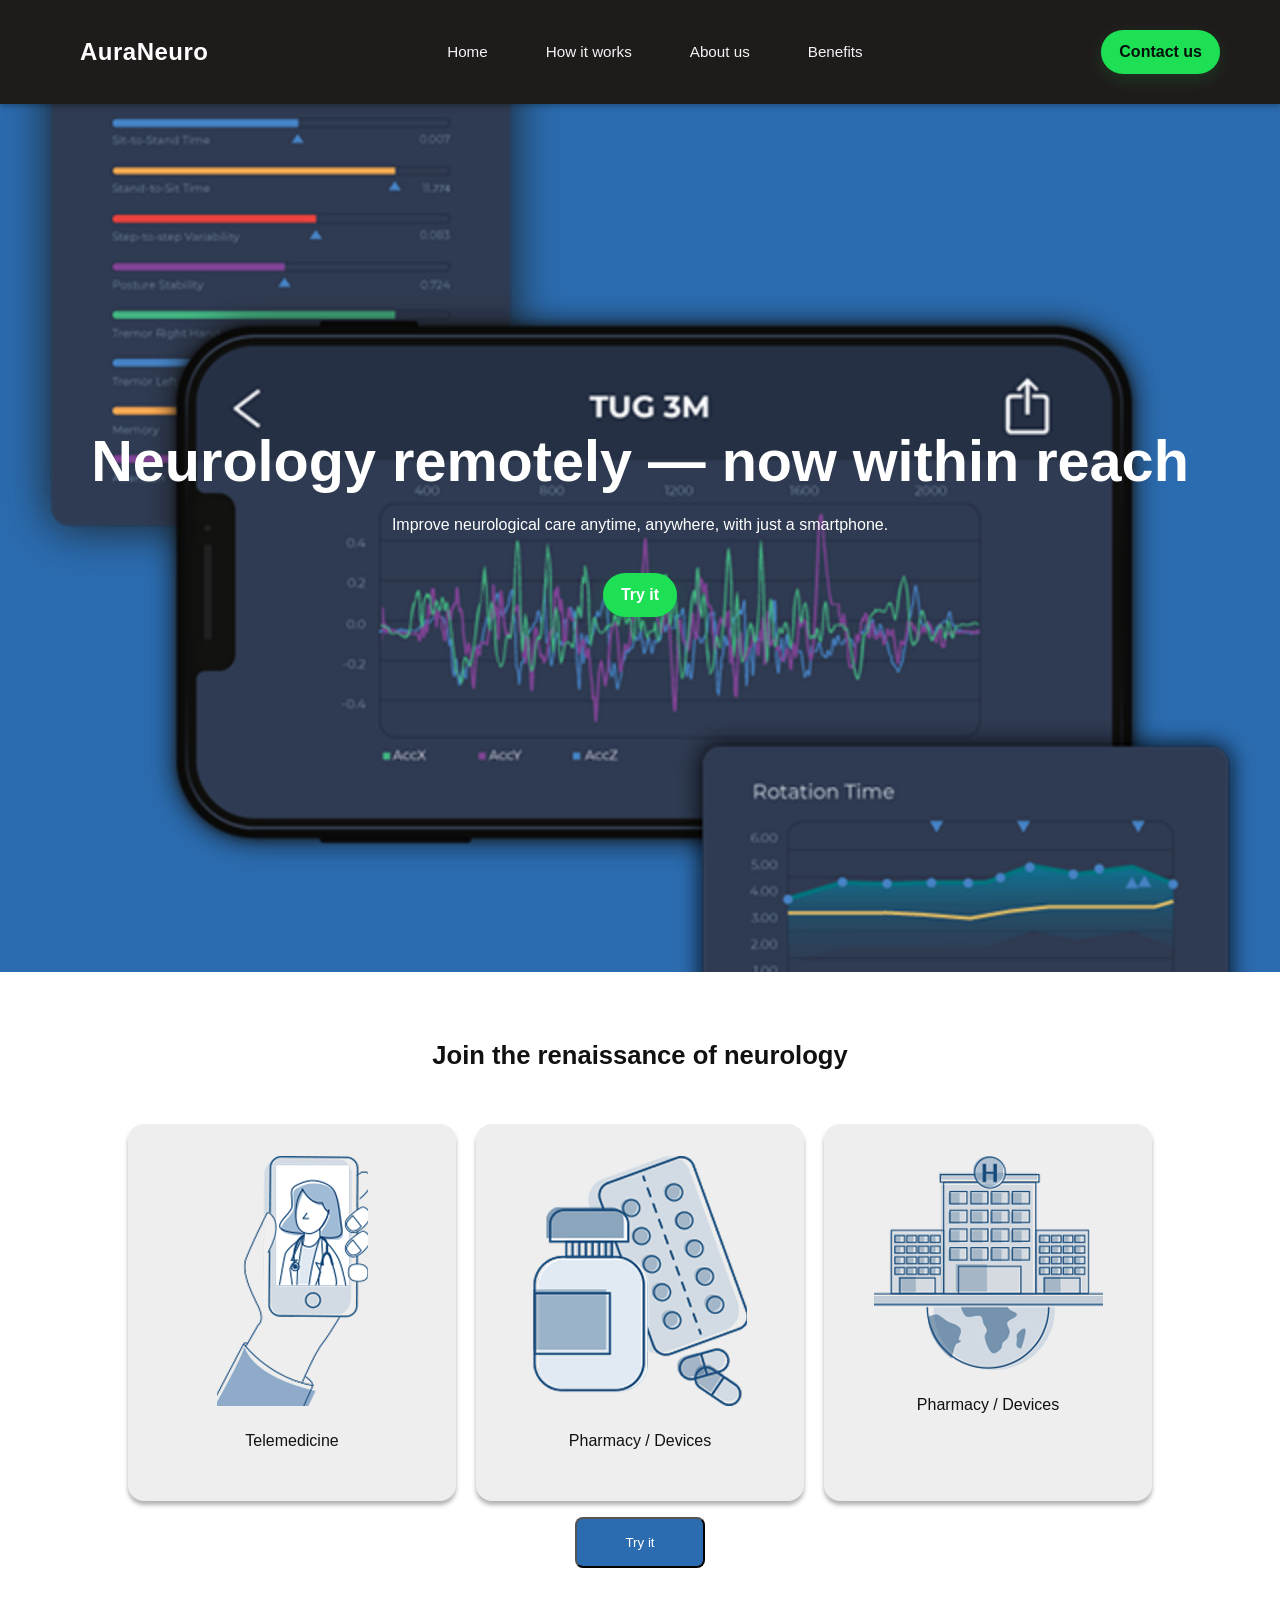
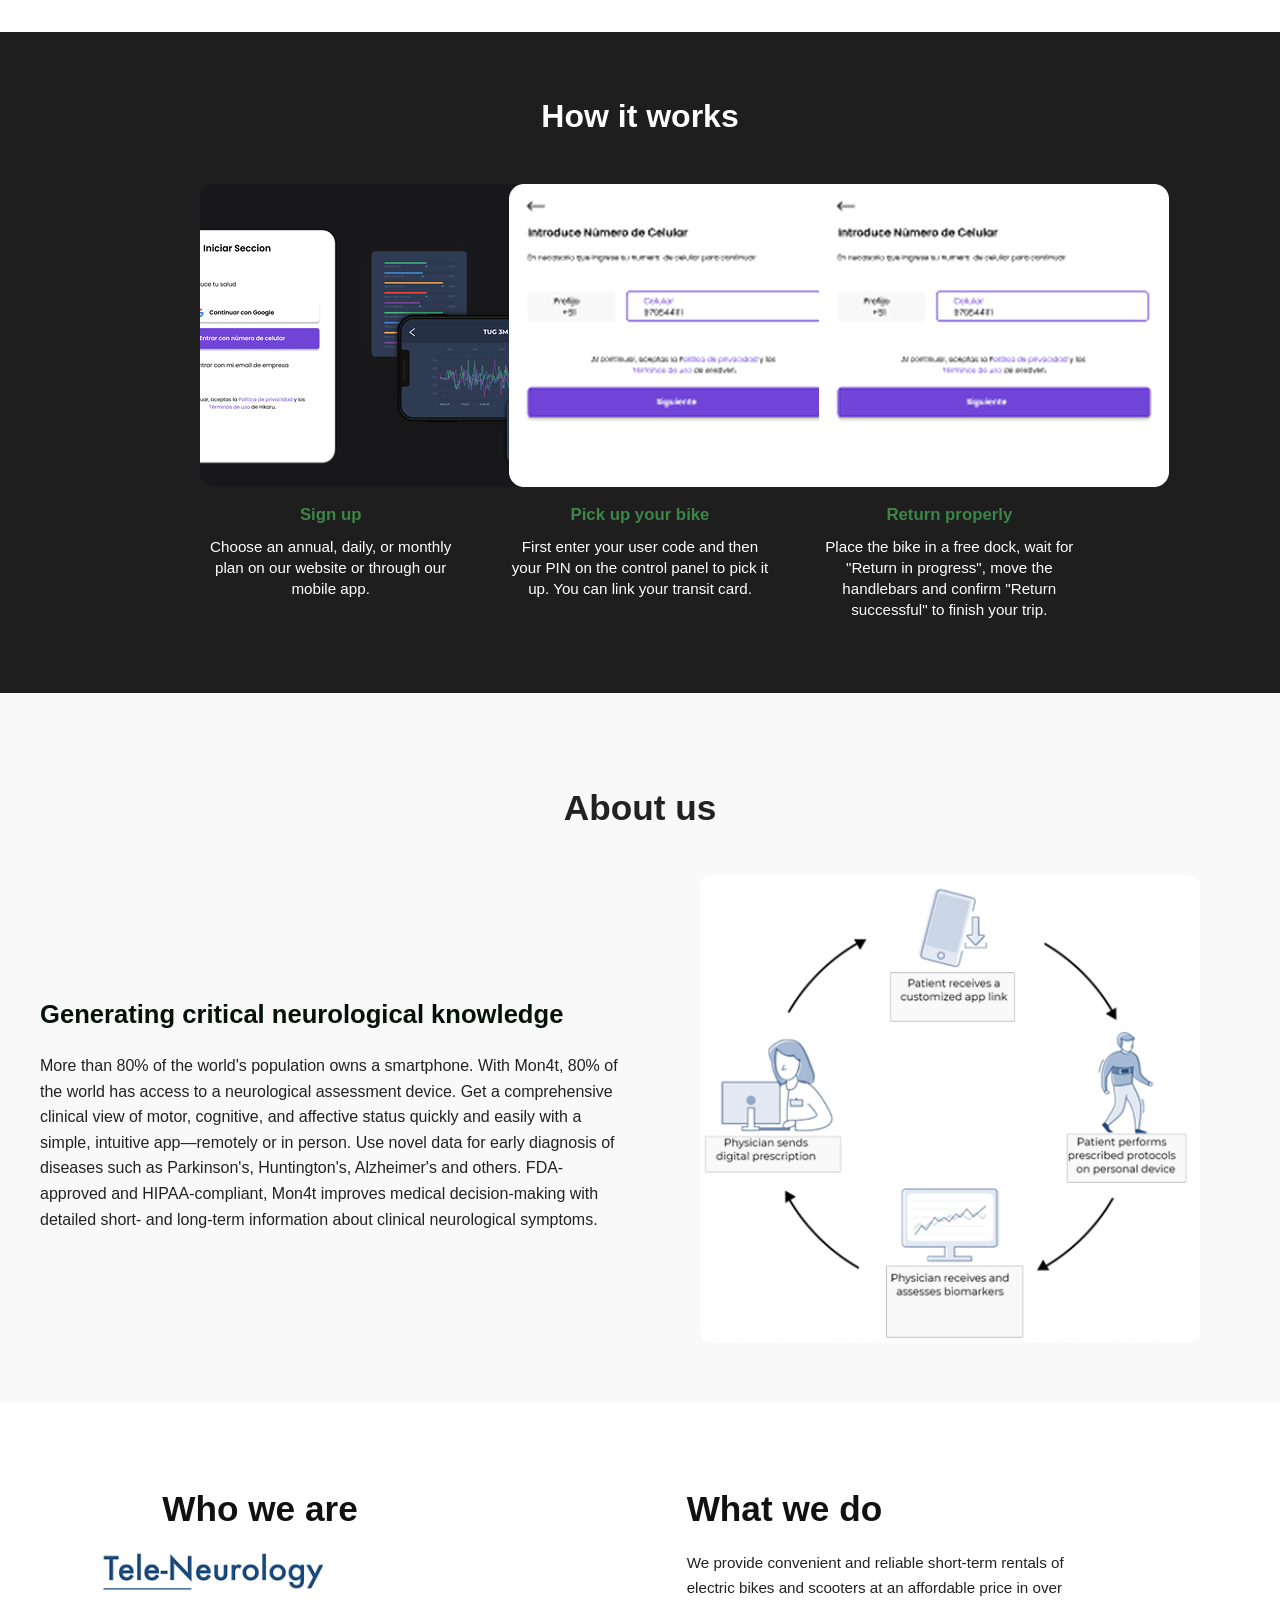
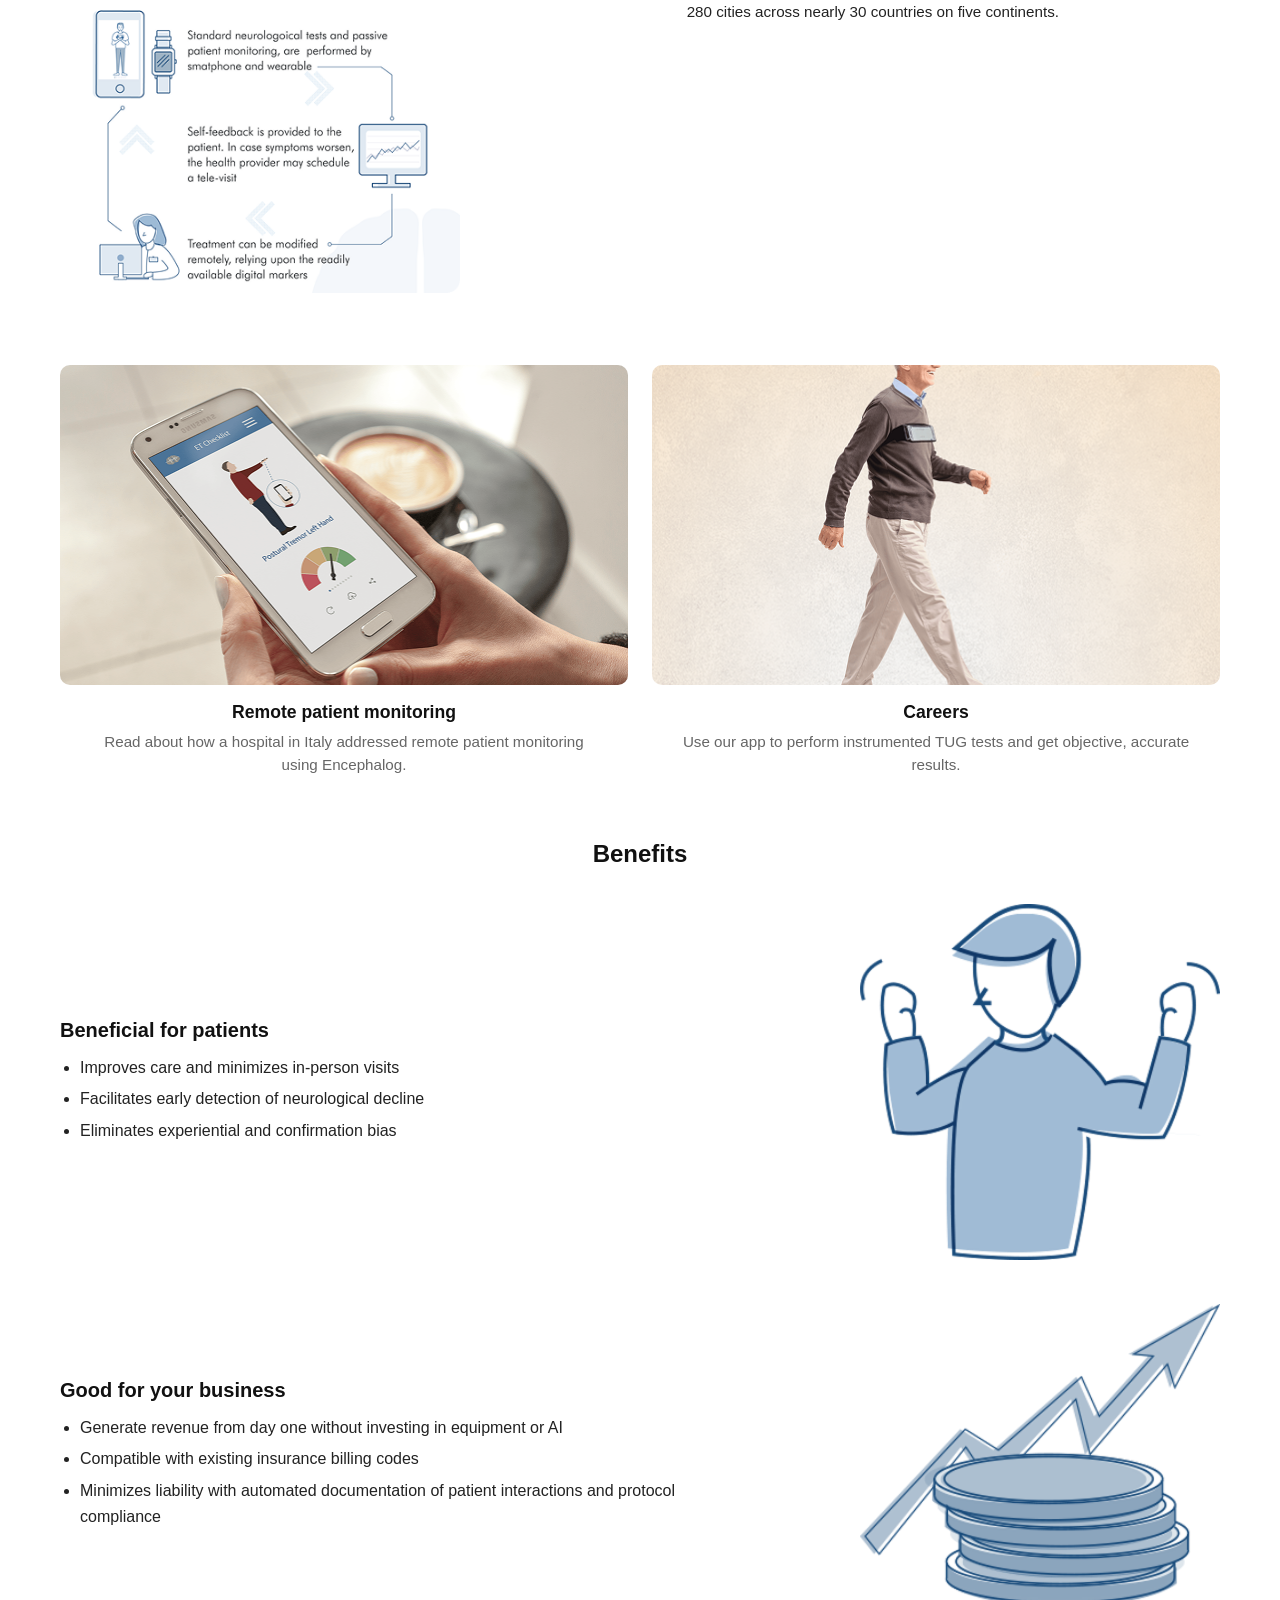
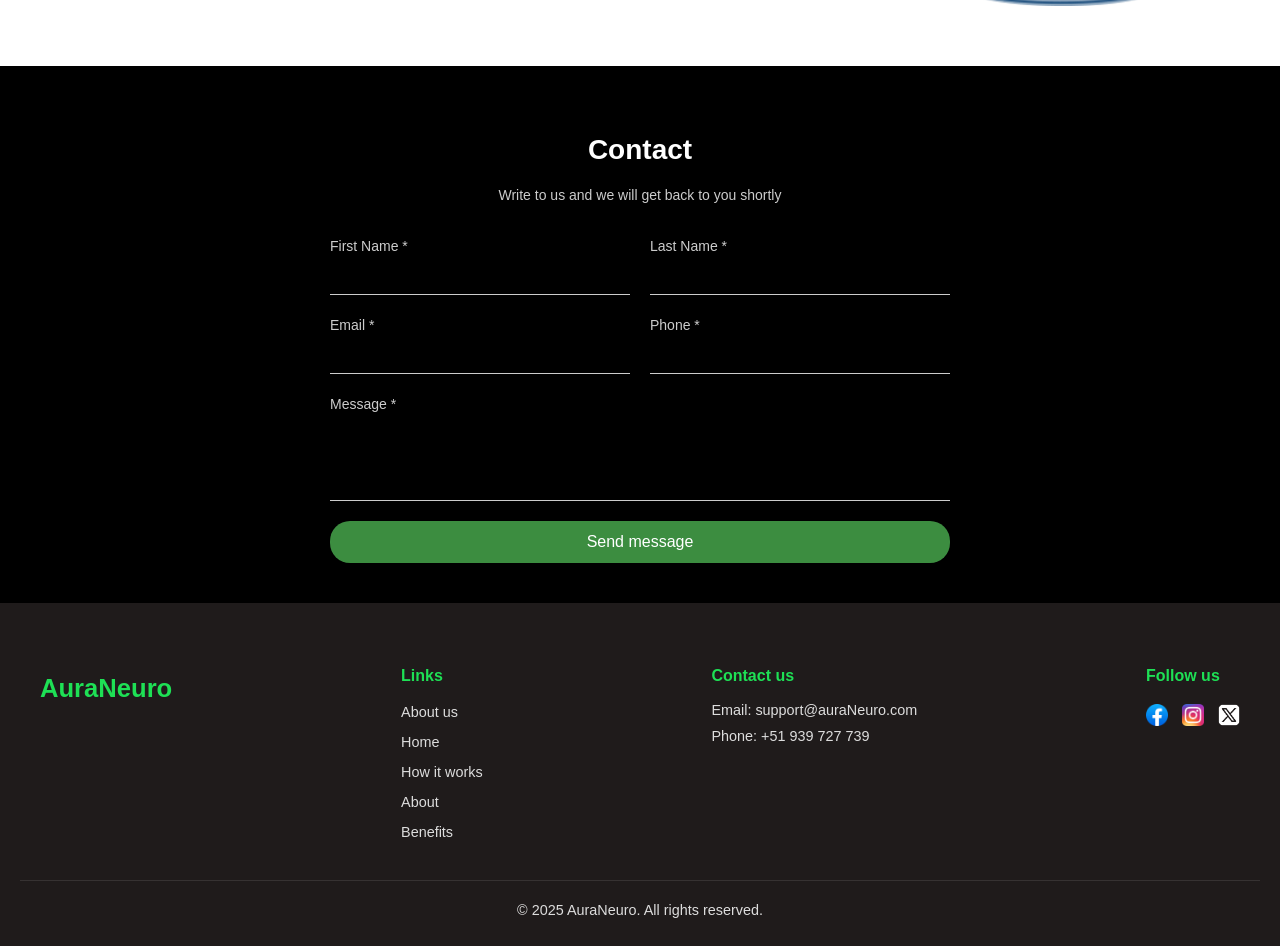
==== index.html @ 5ee443d2 "fix(language): changle to english from spanish" ====
<!doctype html>
<html lang="en">
<head>
  <meta charset="utf-8">
  <meta name="viewport" content="width=device-width, initial-scale=1">
  <title>AuraNeuro</title>
  <meta name="description" content="Landing page template created by ChatGPT.">
  <!-- Google Font -->
  <link rel="preconnect" href="https://fonts.gstatic.com">
  <link href="https://fonts.googleapis.com/css2?family=Inter:wght@300;400;600;700;900&display=swap" rel="stylesheet">
  <link rel="stylesheet" href="./Styles.css"></link>
</head>
<body>
  <!-- navbar -->
    <header class="navbar">
      <div class="navbar-container">
        <div class="brand">
          <a href="#">AuraNeuro</a>
        </div>

          <!-- hamburger -->
        <button class="menu-toggle" aria-label="Open menu">
          &#9776;
        </button>

        <nav class="nav-links" aria-label="main-navigation">
          <ul>
            <li><a href="#Home">Home</a></li>
            <li><a href="#HowItWorks">How it works</a></li>
            <li><a href="#AboutUs">About us</a></li>
            <li><a href="#Benefits">Benefits</a></li>
            <!--<li><a href="#Contact">Contact</a></li>-->
          </ul>
        </nav>

        <a class="download-btn" href="#Contact">Contact us</a>
      </div>
    </header>

    <main>
      <!-- HERO -->
  <section class="hero" id="Home">
    <img src="./imgs/Grafics.png" class="hero-video"/>

    <!-- Content over the hero image -->
    <div class="hero-content">
      <h1>Neurology remotely — now within reach</h1>
      <p>Improve neurological care anytime, anywhere, with just a smartphone.</p>
      <div class="hero-buttons">
        <a href="#" class="btn btn-primary">Try it</a>
        <!--<a href="#" class="btn btn-outline">Contact us</a>-->
      </div>
    </div>
  </section>

      <!-- cards Section -->
      <section class="vehicles-section" id="vehicles">
        <h2 class="title">Join the renaissance of neurology</h2>
        <div class="container-vehicles">
          <div>
            <img src="./imgs/Rectangle 4 (1).png"/>
            <p>Telemedicine</p>
          </div>
          <div>
            <img src="./imgs/Rectangle 5 (1).png"/>
            <p>Pharmacy / Devices</p>
          </div>
          <div>
            <img src="./imgs/Rectangle 6 (1).png"/>
            <p>Pharmacy / Devices</p>
          </div>
        </div>

        <button>Try it</button>
      </section>

      <!-- How it works section -->
       <section class="steps" id="HowItWorks">
        <div class="steps-container">
          <h2>How it works</h2>
          <div class="steps-grid">
            <article class="step">
              <img src="imgs/Rectangle 17.png" alt="Sign up">
              <h3>Sign up</h3>
              <p>Choose an annual, daily, or monthly plan on our website or through our mobile app.</p>
            </article>

            <article class="step">
              <img src="imgs/Rectangle 18.png" alt="Enter number">
              <h3>Pick up your bike</h3>
              <p>First enter your user code and then your PIN on the control panel to pick it up. You can link your transit card.</p>
            </article>

            <article class="step">
              <img src="imgs/Rectangle 18.png" alt="verify otp">
              <h3>Return properly</h3>
              <p>Place the bike in a free dock, wait for "Return in progress", move the handlebars and confirm "Return successful" to finish your trip.</p>
            </article>
          </div>
        </div>
       </section>

       <!-- About Section-->
        <section class="about-section" id="AboutUs">
  <h2>About us</h2>
  <div class="container-about">
    <div class="about-text">
      <h3>Generating critical neurological knowledge</h3>
      <p>
        More than 80% of the world's population owns a smartphone.
        With Mon4t, 80% of the world has access to a neurological assessment device.
        Get a comprehensive clinical view of motor, cognitive, and affective status quickly and easily with a simple, intuitive app—remotely or in person.
        Use novel data for early diagnosis of diseases such as Parkinson's, Huntington's, Alzheimer's and others.
        FDA-approved and HIPAA-compliant, Mon4t improves medical decision-making with detailed short- and long-term information about clinical neurological symptoms.
      </p>
    </div>
    <div class="about-image">
      <img src="./imgs/image 10 (2).png" alt="Image about Mon4t">
    </div>
  </div>
</section>

        <!-- Who we are section -->
     <section class="about" id="about">
  <div class="about-left">
    <h2>Who we are</h2>
    <div class="who-we-are">
      <img src="imgs/image 4.png" alt="TeleNeuro">
      <p>
        Lima is the world's largest electric shared mobility company.
        Our mission is to build a future where transport is shared, affordable, and carbon-free.
      </p>
    </div>
  </div>
  <div class="about-right">
    <h2>What we do</h2>
    <p>
      We provide convenient and reliable short-term rentals of electric bikes and scooters at an affordable price in over 280 cities across nearly 30 countries on five continents.
    </p>
  </div>
  <div class="contain-about-div">
    <div>
            <img src="./imgs/image 5.png" alt="Remote patient monitoring">
            <h3>Remote patient monitoring</h3>
            <p>Read about how a hospital in Italy addressed remote patient monitoring using Encephalog.</p>
          </div>
          <div>
            <img src="./imgs/image 6.png" alt="Careers"/>
            <h3>Careers</h3>
            <p>Use our app to perform instrumented TUG tests and get objective, accurate results.</p>
          </div>
  </div>
</section>

      <!-- Benefits Section-->
        <section class="benefits" id="Benefits">
  <h2>Benefits</h2>

  <div class="benefit-row">
    <div class="benefit-text">
      <h3>Beneficial for patients</h3>
      <ul>
        <li>Improves care and minimizes in-person visits</li>
        <li>Facilitates early detection of neurological decline</li>
        <li>Eliminates experiential and confirmation bias</li>
      </ul>
    </div>
    <img class="benefit-img" src="./imgs/image 16.png" alt="Patients illustration">
  </div>

  <div class="benefit-row">
    <div class="benefit-text">
      <h3>Good for your business</h3>
      <ul>
        <li>Generate revenue from day one without investing in equipment or AI</li>
        <li>Compatible with existing insurance billing codes</li>
        <li>Minimizes liability with automated documentation of patient interactions and protocol compliance</li>
      </ul>
    </div>
    <img class="benefit-img" src="imgs/image 17.png" alt="Business illustration">
  </div>
</section>
       <!-- Contacts Section-->
       <section class="contact-section" id="Contact">
    <h1 class="contact-title">Contact</h1>
    <p class="contact-subtitle">Write to us and we will get back to you shortly</p>

    <form class="contact-form">
      <div class="form-group">
        <div class="form-field">
          <label for="nombre">First Name *</label>
          <input type="text" id="nombre" name="nombre" required>
        </div>
        <div class="form-field">
          <label for="apellido">Last Name *</label>
          <input type="text" id="apellido" name="apellido" required>
        </div>
      </div>

      <div class="form-group">
        <div class="form-field">
          <label for="email">Email *</label>
          <input type="email" id="email" name="email" required>
        </div>
        <div class="form-field">
          <label for="telefono">Phone *</label>
          <input type="tel" id="telefono" name="telefono" required>
        </div>
      </div>

      <div class="form-message">
        <label for="mensaje">Message *</label>
        <textarea id="mensaje" name="mensaje" rows="4" required></textarea>
      </div>

      <button type="submit" class="btn-submit">Send message</button>
    </form>
  </section>
    </main>
    <footer class="footer">
      <div class="footer-container">
        <div class="footer-brand">
          <h3>AuraNeuro</h3>
        </div>

        <div class="footer-links">
          <h4>Links</h4>
          <ul>
            <li><a href="#">About us</a></li>
            <li><a href="#">Home</a></li>
            <li><a href="#">How it works</a></li>
            <li><a href="#">About</a></li>
            <li><a href="#">Benefits</a></li>
          </ul>
        </div>

        <div class="footer-contact">
          <h4>Contact us</h4>
          <p>Email: support@auraNeuro.com</p>
          <p>Phone: +51 939 727 739</p>
        </div>

        <div class="footer-social">
          <h4>Follow us</h4>
          <div class="social-icons">
            <a><img src="imgs/facebook.png" alt="Facebook"></a>
            <a><img src="imgs/instagram.png" alt="Instagram"></a>
            <a class="twitter-logo"><img src="imgs/twitter.png" alt="Twitter"></a>
          </div>
        </div>
      </div>

      <div class="footer-bottom">
        <p>&copy; 2025 AuraNeuro. All rights reserved.</p>
      </div>
    </footer>
</body>
</html>
---- Styles.css ----
* {
    box-sizing: border-box;
}

html {
    scroll-behavior: smooth;
}

body {
    margin: 0;
    font-family: 'Poppins',Arial, Helvetica, sans-serif;
    background: #fff;
    color: #111;
    line-height: 1.5;
    text-align: center;
    padding-top: 72px;
}

/*-----------------------------------*\
  #NAVBAR
\*-----------------------------------*/

.navbar {
    background: #1f1b1b;
    color: #fff;
    position: fixed;
    top: 0;
    left: 0;
    right: 0;
    z-index: 60;
    box-shadow: 0 2px 6px rgba(0, 0, 0, 0.3);
}

.menu-toggle {
    display: none;
    font-size: 2rem;
    color: #FFFF;
    background: none;
    border: none;
    cursor: pointer;
    margin-right: 1rem;
}

.navbar-container {
    max-width: 1200px;
    margin: 0 auto;
    display: flex;
    align-items: center;
    justify-content: space-between;
    padding: 30px 20px;
    gap: 20px; 
}

.brand a {
    padding-left: 20px;
    color: #fff;
    text-decoration: none;
    font-size: 1.5rem;
    font-weight: 700;
    letter-spacing: 0.5px;
}

.nav-links {
    display: flex;
    align-items: center;
    gap: 28px;
}

.nav-links ul {
    list-style: none;
    margin: 0;
    padding: 0;
    display: flex;
    align-items: center;
    gap: 28px;
}

.nav-links a{
    color: #fff;
    text-decoration: none;
    opacity: 0.95;
    margin: 0 15px;
    font-size: 0.95rem;
    transition: color 0.3s ease;
}

.nav-links a:hover {
  opacity: 1;
}

/*-----------------------------------*\
  #HERO SECTION
\*-----------------------------------*/

.download-btn,
.btn-primary {
  background: #1ee055;
  color: #04110a;
  padding: 10px 18px;
  border-radius: 24px;
  text-decoration: none;
  font-weight: 700;
  box-shadow: 0 6px 18px rgba(30,224,85,0.15);
  transition: all 0.3s ease;
}

.download-btn:hover,
.btn-primary:hover {
  background: #17b944;
}

.hero {
  position: relative;
  width: 100%;
  height: 100vh;
  overflow: hidden;
  background: #2B6CB0; /* Color de respaldo */
}

.hero h1 {
  margin: 0;
  font-size: 3.6rem;
  font-weight: 800;
  text-align: center;
  line-height: 1.2;
}

.hero-buttons {
  margin-top: 20px;
  display: flex;
  gap: 16px;
  align-items: center;
  justify-content: center;
  flex-wrap: wrap;
}

.btn {
  display: inline-block;
  padding: 10px 18px;
  border-radius: 24px;
  text-decoration: none;
  font-weight: 700;
  color: #fff;
  text-align: center;
}

.btn-outline {
  background: #fff;
  color: #04110a;
  padding: 10px 18px;
  border-radius: 24px;
  text-decoration: none;
  font-weight: 700;
  box-shadow: 0 6px 18px rgba(30,224,85,0.15);
  transition: all 0.3s ease;
}

.btn-outline:hover {
  background: #e5e5e5;
}

/* === Video Background === */
.hero-video {
  height: 100vh;
  position: absolute;
  top: 0;
  left: 0;
  width: 100%;
  height: 100%;
  object-fit: cover;
  z-index: 1;
}

.hero-content {
  position: relative;
  z-index: 2;
  display: flex;
  flex-direction: column;
  justify-content: center;
  align-items: center;
  height: 100%;
  padding: 0 20px;
  text-align: center;
  color: white;
}

/*-----------------------------------*\
  #RESPONSIVE DESIGN
\*-----------------------------------*/

/* Tablets */
@media (max-width: 992px) {
  .hero h1 {
    font-size: 2.8rem;
  }

  .btn,
  .btn-outline,
  .btn-primary {
    padding: 10px 16px;
    font-size: 14px;
  }
}

/* Celulares */
@media (max-width: 600px) {
  .hero {
    height: auto;
    padding: 80px 0;
    background: #2B6CB0; /* Color de respaldo en móvil */
    /* También puedes usar una imagen:
    background: url("fallback.jpg") no-repeat center center / cover;
    */
  }

  .hero-video {
    display: none; /* Oculta el video en móvil */
  }

  .hero h1 {
    font-size: 2rem;
  }

  .hero-buttons {
    flex-direction: column;
    gap: 10px;
  }

  .btn,
  .btn-outline,
  .btn-primary {
    width: 100%;
    max-width: 250px;
  }
}
/*-----------------------------------*\
  #Cards SECTION
\*-----------------------------------*/

.vehicles-section {
  width: 80%;
  margin: 4rem auto;

}
.vehicles-section button {
    background-color: #2B6CB0;
  padding: 1rem 3rem;
  margin-top: 1rem;
  border-radius: 0.5rem;
  cursor: pointer;
  color: white;

}
@media (min-width: 768px) {
  .container-vehicles {
    display: grid;
    grid-template-columns: repeat(auto-fit, minmax(250px, 1fr));
    gap: 20px;
    
  }

  .container-vehicles div {
    background-color: #EEEEEE;
    border-radius: 1rem;
    padding: 2rem 0;
    box-shadow: 0 4px 4px rgba(0, 0, 0, 0.3);
  }
}

/*-----------------------------------*\
  #STEPS
\*-----------------------------------*/

.steps {
  background-color: #1E1E1E;
}

.steps-container {
  max-width: 80%;
  margin: 0 auto;
  padding: 60px 60px;
  display: grid;
  grid-template-columns: 1fr;
  gap: 24px;
  color: #fff;
}

.steps h2 {
  text-align: center;
  color: #FFF;
  font-size: 2rem;
  margin: 0 auto 8px;
}

.steps-grid {
  display: grid;
  grid-template-columns: repeat(auto-fit, minmax(220px, 1fr));
  gap: 24px;
  align-items: start;
  width: 100%;
}

.step {
  text-align: center;
  padding: 12px;
}

.step h3 {
  color: #3C8647;
  margin: 8px 0;
  font-size: 1.05rem;
}

.step p {
  color: #fff;
  font-size: 0.95rem;
  line-height: 1.4;
  margin: 0;
}

/*-----------------------------------*\
  #About
\*-----------------------------------*/

.container-About {
    display: flex;
    margin: auto;
    width: 80%;
}
.contain-generar-conocimientos {
    display: flex;
    flex-direction: column;
    margin: auto;
    width: 50%;
}
/*-----------------------------------*\
  #LOCATIONS
\*-----------------------------------*/

.locations {
  padding: 40px 20px;
}

.subtitle {
    color: green;
    font-weight: bold;
    font-size: 1.8rem; 
    margin-bottom: auto;
}

.title {
    font-size: 1.6rem;
    margin-bottom: 50px;
}

.cards {
    display: flex;
    justify-content: center;
    gap: 20px;
    flex-wrap: wrap;
}

.card img {
    width: 250px;
    height: 150px;
    object-fit: cover;
    border-radius: 15px;
    display: block;
    margin: auto;
}

.card p {
    margin: 5px 0;
    font-size: 0.95rem;
}

.about {
    display: flex;
    justify-content: center;
    align-items: flex-start;
    gap: 60px;
    padding: 40px 20px;
    text-align: center;
    flex-wrap: wrap;
}

.about-left, .about-right {
    max-width: 400px;
}

.about-right p {
    font-size: 0.95rem;
    line-height: 1.4;
}
/*-----------------------------------*\
  #QUIENES SOMOS
\*-----------------------------------*/
/* ===== SECCIÓN ABOUT ===== */
.about-section {
  padding: 60px 20px;
  background: #f9f9f9;
  color: #222;
  text-align: center;
}

.about-section h2 {
  font-size: 2.2rem;
  margin-bottom: 40px;
}

.container-about {
  display: grid;
  grid-template-columns: 1fr 1fr;
  gap: 40px;
  align-items: center;
  max-width: 1200px;
  margin: 0 auto;
  text-align: left;
}

.about-text h3 {
  font-size: 1.6rem;
  margin-bottom: 20px;
  color: #04110a;
}

.about-text p {
  line-height: 1.6;
  font-size: 1rem;
}

.about-image img {
  width: 100%;
  max-width: 500px;
  border-radius: 12px;
  display: block;
  margin: 0 auto;
}

/* ===== RESPONSIVE ===== */
@media (max-width: 992px) {
  .container-about {
    grid-template-columns: 1fr; /* Texto e imagen en columna */
    text-align: center;
  }

  .about-text {
    text-align: center;
  }

  .about-image img {
    max-width: 100%;
  }
}

@media (max-width: 600px) {
  .about-section {
    padding: 40px 15px;
  }

  .about-section h2 {
    font-size: 1.8rem;
  }

  .about-text h3 {
    font-size: 1.4rem;
  }

  .about-text p {
    font-size: 0.95rem;
  }
} 
.who-we-are {
    display: flow-root;
    align-items: center;
    gap: 30px;
    margin-top: 10px;
}

.who-we-are img {
    width: 250px;
    height: auto;
    border-radius: 15px;
    object-fit: cover;
}

.who-we-are p {
    font-size: 0.95rem;
    line-height: 1.5;
    max-width: none;
    text-align: center;
}

.about-left {
    display: flow;
    flex-direction: column;
    align-items: center;
    text-align: center;
}

/* === Sección Contacto === */
.contact-section {
    background-color: black;
  color: white;
  margin: 0 auto;
  margin-top: 2rem;
  padding: 40px 20px;
  text-align: center;
}

.contact-title {
  font-size: 28px;
  font-weight: bold;
  margin-bottom: 5px;
}

.contact-subtitle {
  font-size: 14px;
  color: #cccccc;
  margin-bottom: 30px;
}

/* === Formulario === */
.contact-form {
  display: flex;
  flex-direction: column;
  max-width: 50%;
  margin: auto;
  gap: 20px;
}

/* Grupos de 2 campos lado a lado */
.form-group {
  display: flex;
  gap: 20px;
}

.form-field {
  flex: 1;
  display: flex;
  flex-direction: column;
  text-align: left;
}

.form-field label {
  margin-bottom: 5px;
  font-size: 14px;
  color: #cccccc;
}

.form-field input {
  background: transparent;
  border: none;
  border-bottom: 1px solid #cccccc;
  padding: 8px;
  color: #ffffff;
  font-size: 14px;
}

/* Área de mensaje */
.form-message {
  display: flex;
  flex-direction: column;
  text-align: left;
}

.form-message label {
  margin-bottom: 5px;
  font-size: 14px;
  color: #cccccc;
}

.form-message textarea {
  background: transparent;
  border: none;
  border-bottom: 1px solid #cccccc;
  padding: 8px;
  color: #ffffff;
  font-size: 14px;
  resize: none;
}

/* === Botón === */
.btn-submit {
  background-color: #3c8d40;
  color: white;
  border: none;
  padding: 12px;
  border-radius: 20px;
  font-size: 16px;
  cursor: pointer;
}

.btn-submit:hover {
  background-color: #2d6c30;
}

/*-----------------------------------*\
  #FOOTER
\*-----------------------------------*/

.footer {
  background: #1f1b1b;
  color: #fff;
  padding: 40px 20px 20px;
}

.footer-container {
  max-width: 1200px;
  margin: 0 auto;
  display: flex;
  flex-wrap: wrap;
  justify-content: space-between;
  gap: 40px;
  text-align: left;
}

.footer h3 {
  color: #1ee055;
  font-size: 1.6rem;
  margin-bottom: 10px;
}

.footer h4 {
  color: #1ee055;
  margin-bottom: 12px;
  font-size: 1rem;
}

.footer p, 
.footer a {
  font-size: 0.9rem;
  color: #ddd;
  text-decoration: none;
  margin: 4px 0;
}

.footer a:hover {
  color: #1ee055;
}

.footer-links ul {
  list-style: none;
  padding: 0;
  margin: 0;
}

.footer-links li {
  margin: 6px 0;
}

.footer-social .social-icons {
  display: flex;
  gap: 14px;
}

.footer-social img {
  width: 22px;
  height: 22px;
}

.twitter-logo img {
  filter: invert(1);
}

.footer-bottom {
  text-align: center;
  margin-top: 30px;
  border-top: 1px solid rgba(255,255,255,0.1);
  padding-top: 15px;
  font-size: 0.85rem;
  color: #aaa;
}

/*-----------------------------------*\
  #RESPONSIVE
\*-----------------------------------*/

@media (max-width: 900px) {
    .hero h1 {
      font-size: 2.4rem;
    }

    .nav-links {
      display: none;
      width: 100%;
      background: #1f1b1b;
      position: absolute;
      top: 100%;
      left: 0;
      flex-direction: column;
      align-items: flex-start;
      padding: 20px;
      z-index: 100;
    }

    .nav-links.active {
      display: flex;
    }

    .menu-toggle {
      display: block;
    }

    .nav-links ul {
      flex-direction: column;
      gap: 18px;
      width: 100%;
      padding: 0;
    }

    .hero-image img {
      max-width: 760px;
    }

    .steps {
      grid-template-columns: 1fr;
    }

    .steps img{
      max-width: 100%;
      height: auto;
      margin-bottom: 20px;
    }
}

@media (max-width: 640px) {
    body {
        padding-top: 86px;
    }

    .nav-links {
      display: none;
      width: 100%;
      background: #1f1b1b;
      position: absolute;
      top: 100%;
      left: 0;
      flex-direction: column;
      align-items: flex-start;
      padding: 20px;
      z-index: 100;
    }

    .nav-links.active {
      display: flex;
    }

    .menu-toggle {
      display: block;
    }

    .nav-links ul {
      flex-direction: column;
      gap: 18px;
      width: 100%;
      padding: 0;
    }

    .hero h1 {
        font-size: 2.1rem;
    }

    .hero-image img {
        max-width: 800px;
    }

    .hero-buttons {
        flex-direction: column;
        gap: 12px;
    }
}
@media (max-width: 768px) {
  .footer-container {
    flex-direction: column;
    align-items: center;
    text-align: center;
  }

  .footer-social .social-icons {
    justify-content: center;
  }
}


.about {
  max-width: 1200px;
  margin: 80px auto 0;
  padding: 0 20px;
  display: grid;
  grid-template-columns: 1.1fr 1fr;  
  gap: 40px;
  align-items: start;
  text-align: left;                
}

.about-left h2,
.about-right h2 {
  font-size: 2.2rem;                
  margin: 0 0 16px;
}

.who-we-are {
  display: block;                   
  margin-top: 0;
}

.who-we-are img {
  width: 100%;
  max-width: 520px;                  
  display: block;
  border-radius: 12px;
  margin: 8px 0 0;
}

.who-we-are p {                     
  display: none;
}

.about-right p {
  font-size: 0.95rem;
  line-height: 1.6;
  color: #222;
  max-width: 520px;                 
}

.contain-about-div {
  grid-column: 1 / -1;                
  display: grid;
  grid-template-columns: 1fr 1fr;
  gap: 24px;
  align-items: start;
  margin-top: 32px;
}

.contain-about-div > div {
  text-align: center;
}

.contain-about-div img {
  width: 100%;
  height: 320px;                     
  object-fit: cover;                 
  border-radius: 10px;
  display: block;
}

.contain-about-div h3 {
  margin: 14px 0 6px;
  font-size: 1.1rem;
}

.contain-about-div p {
  margin: 0 auto;
  max-width: 520px;                  
  color: #666;
  font-size: 0.95rem;
  line-height: 1.5;
}

@media (max-width: 992px) {
  .about {
    grid-template-columns: 1fr;
    gap: 24px;
    text-align: left;
  }
  .about-right p,
  .who-we-are img {
    max-width: 100%;
  }
}

@media (max-width: 600px) {
  .contain-about-div {
    grid-template-columns: 1fr;      
    gap: 20px;
  }
  .contain-about-div img {
    height: 240px;
  }
}


.benefits {
  max-width: 1200px;
  margin: 60px auto;
  padding: 0 20px;
  text-align: left;                
}

.benefits h2 {
  text-align: center;             
  margin-bottom: 32px;
}

.benefit-row {
  display: grid;
  grid-template-columns: 1.2fr 0.8fr;   
  gap: 40px;
  align-items: center;
  margin-bottom: 44px;
}

.benefit-text h3 {
  margin: 0 0 10px;
  font-size: 1.25rem;
}

.benefit-text ul {
  margin: 0;
  padding-left: 20px;              
  list-style: disc;
}

.benefit-text li {
  margin: 6px 0;
  line-height: 1.6;
  color: #222;
}

.benefit-img {
  width: 100%;
  max-width: 360px;                
  height: auto;
  justify-self: end;            
}

@media (max-width: 900px) {
  .benefit-row {
    grid-template-columns: 1fr;  
    gap: 20px;
  }
  .benefit-img {
    justify-self: center;
    max-width: 300px;
  }
}
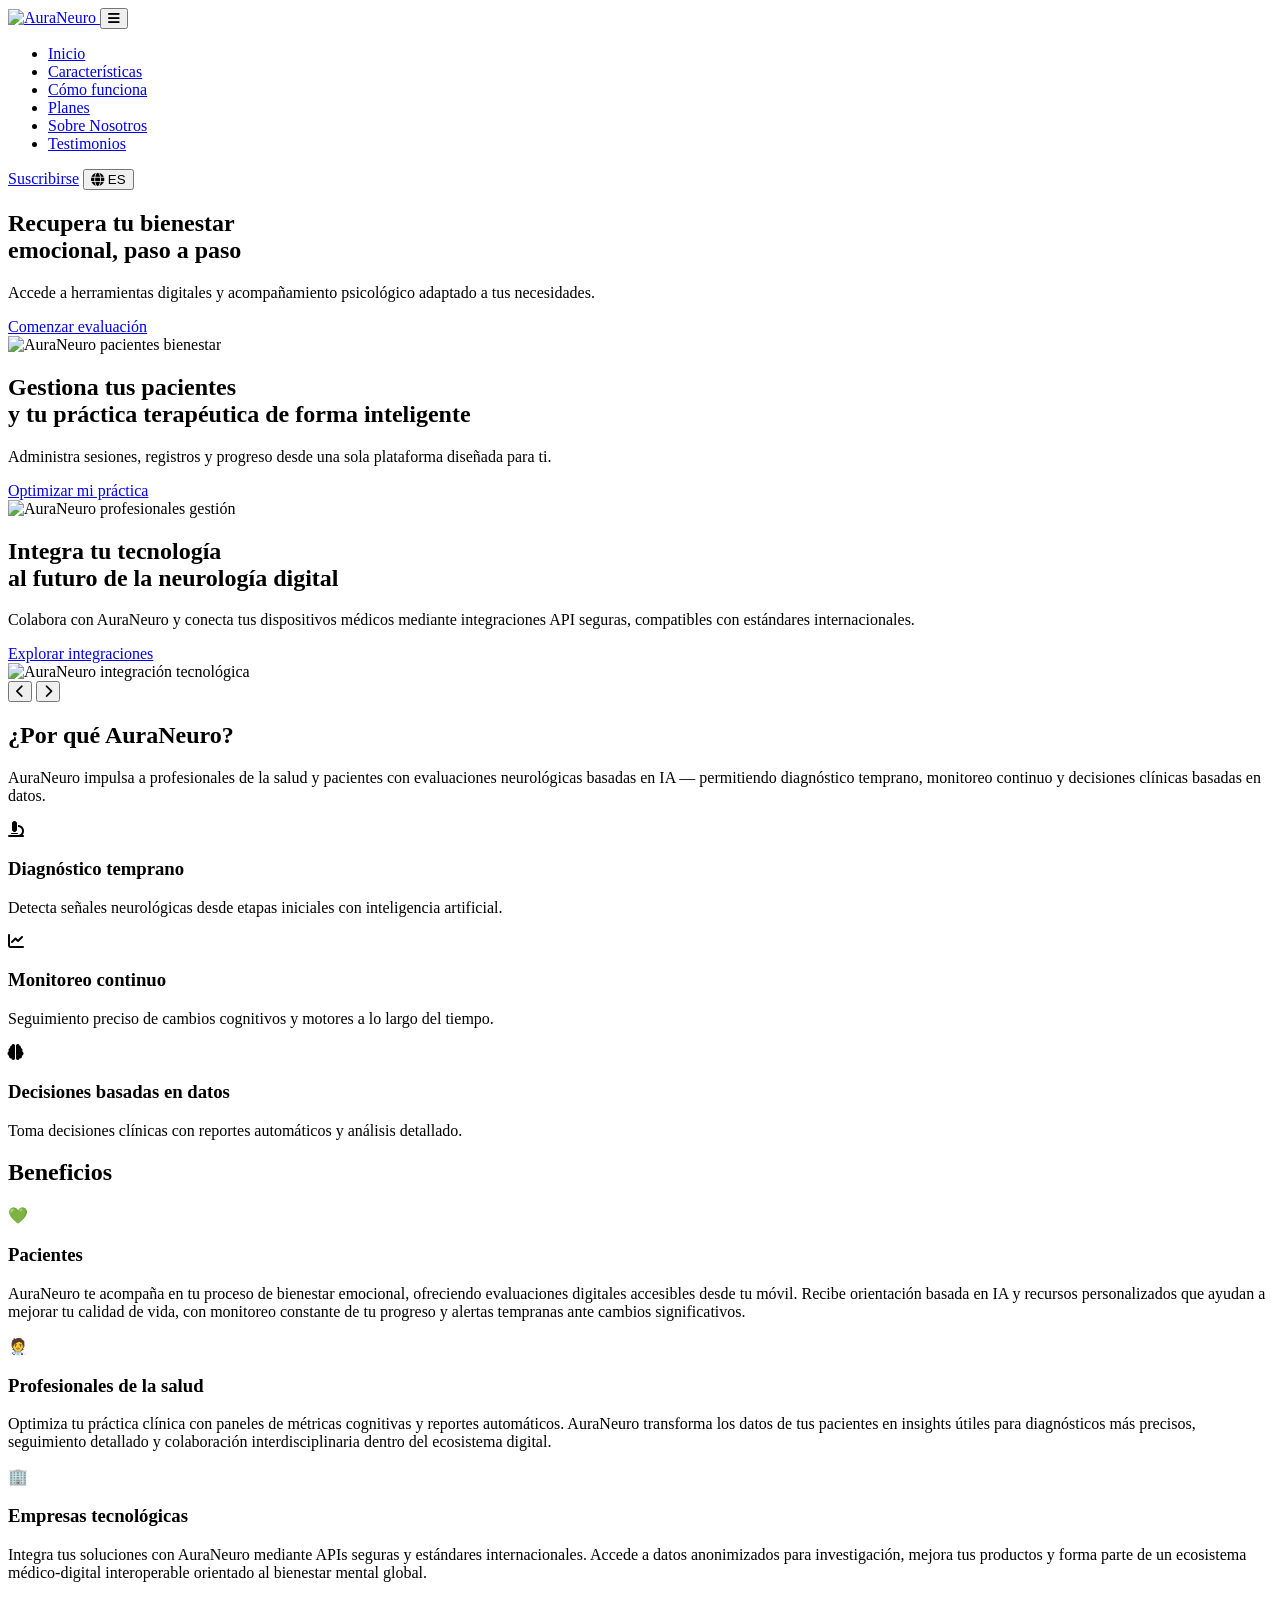
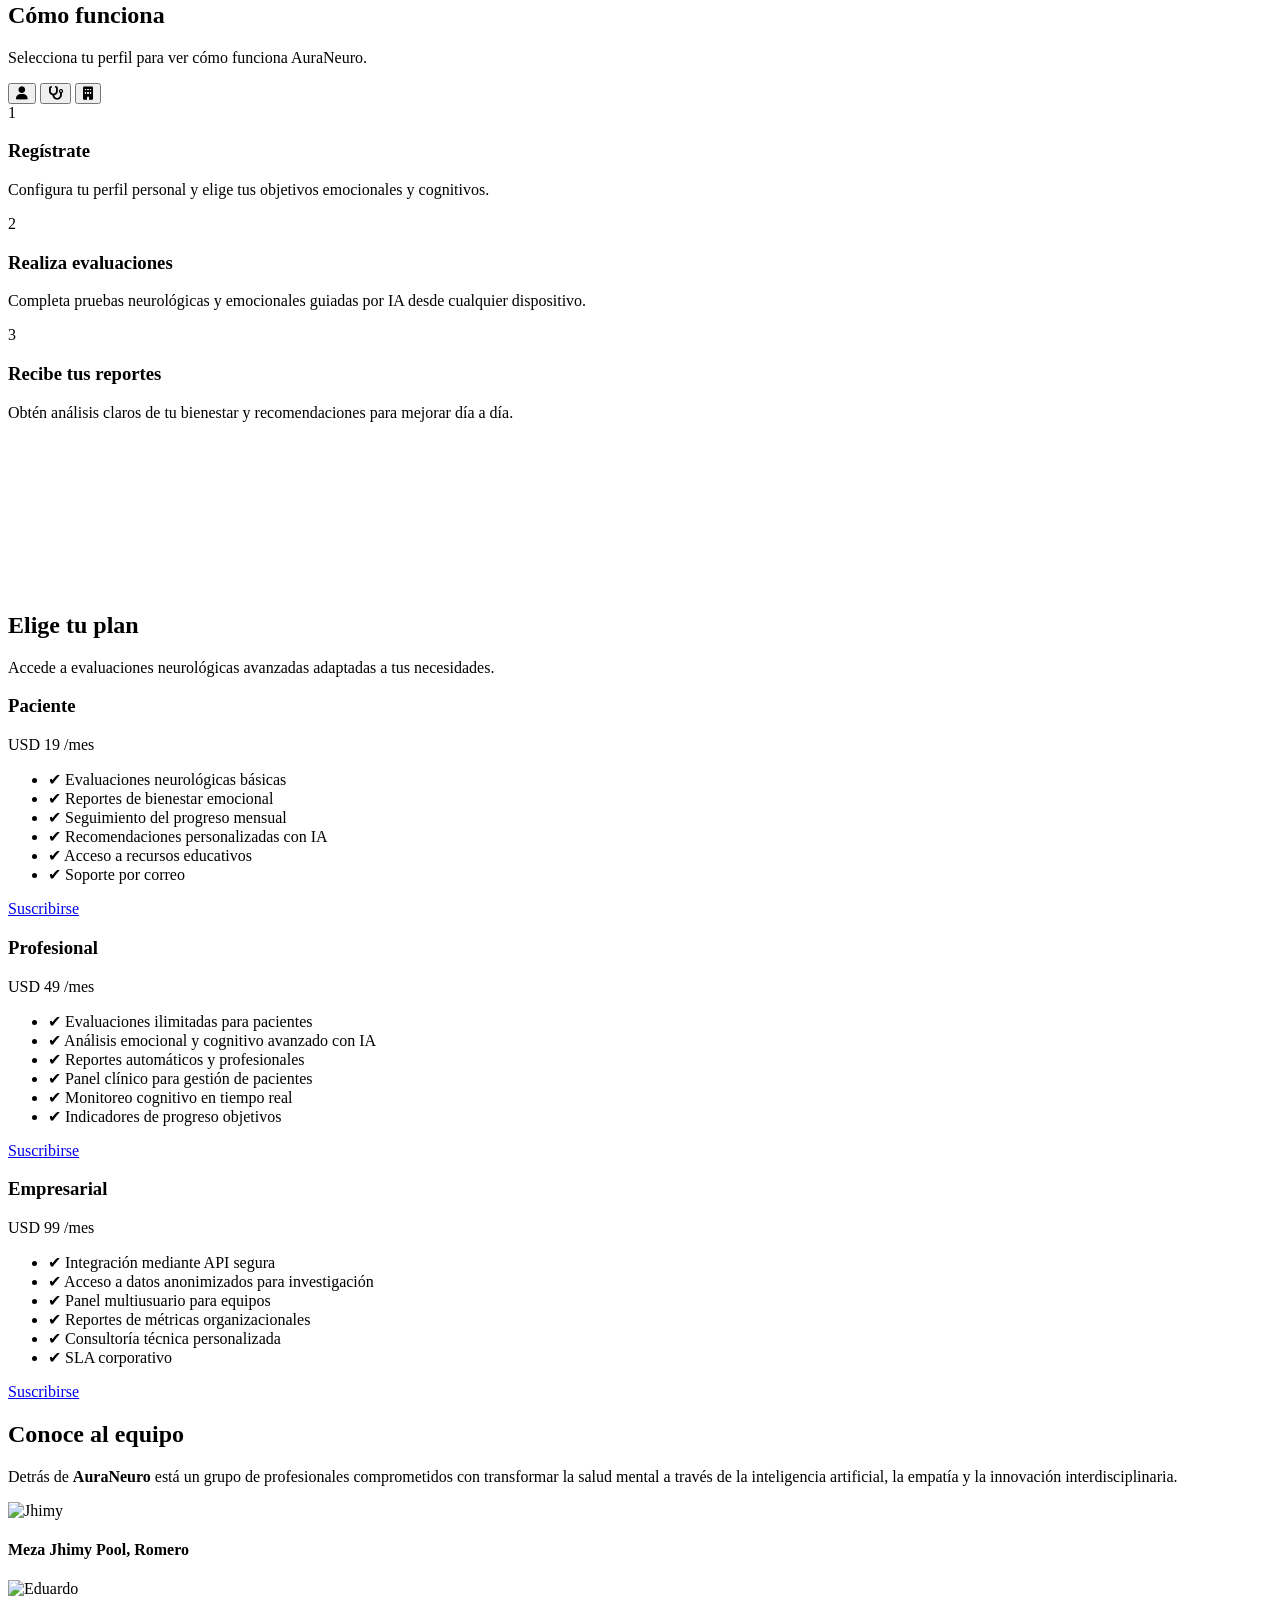
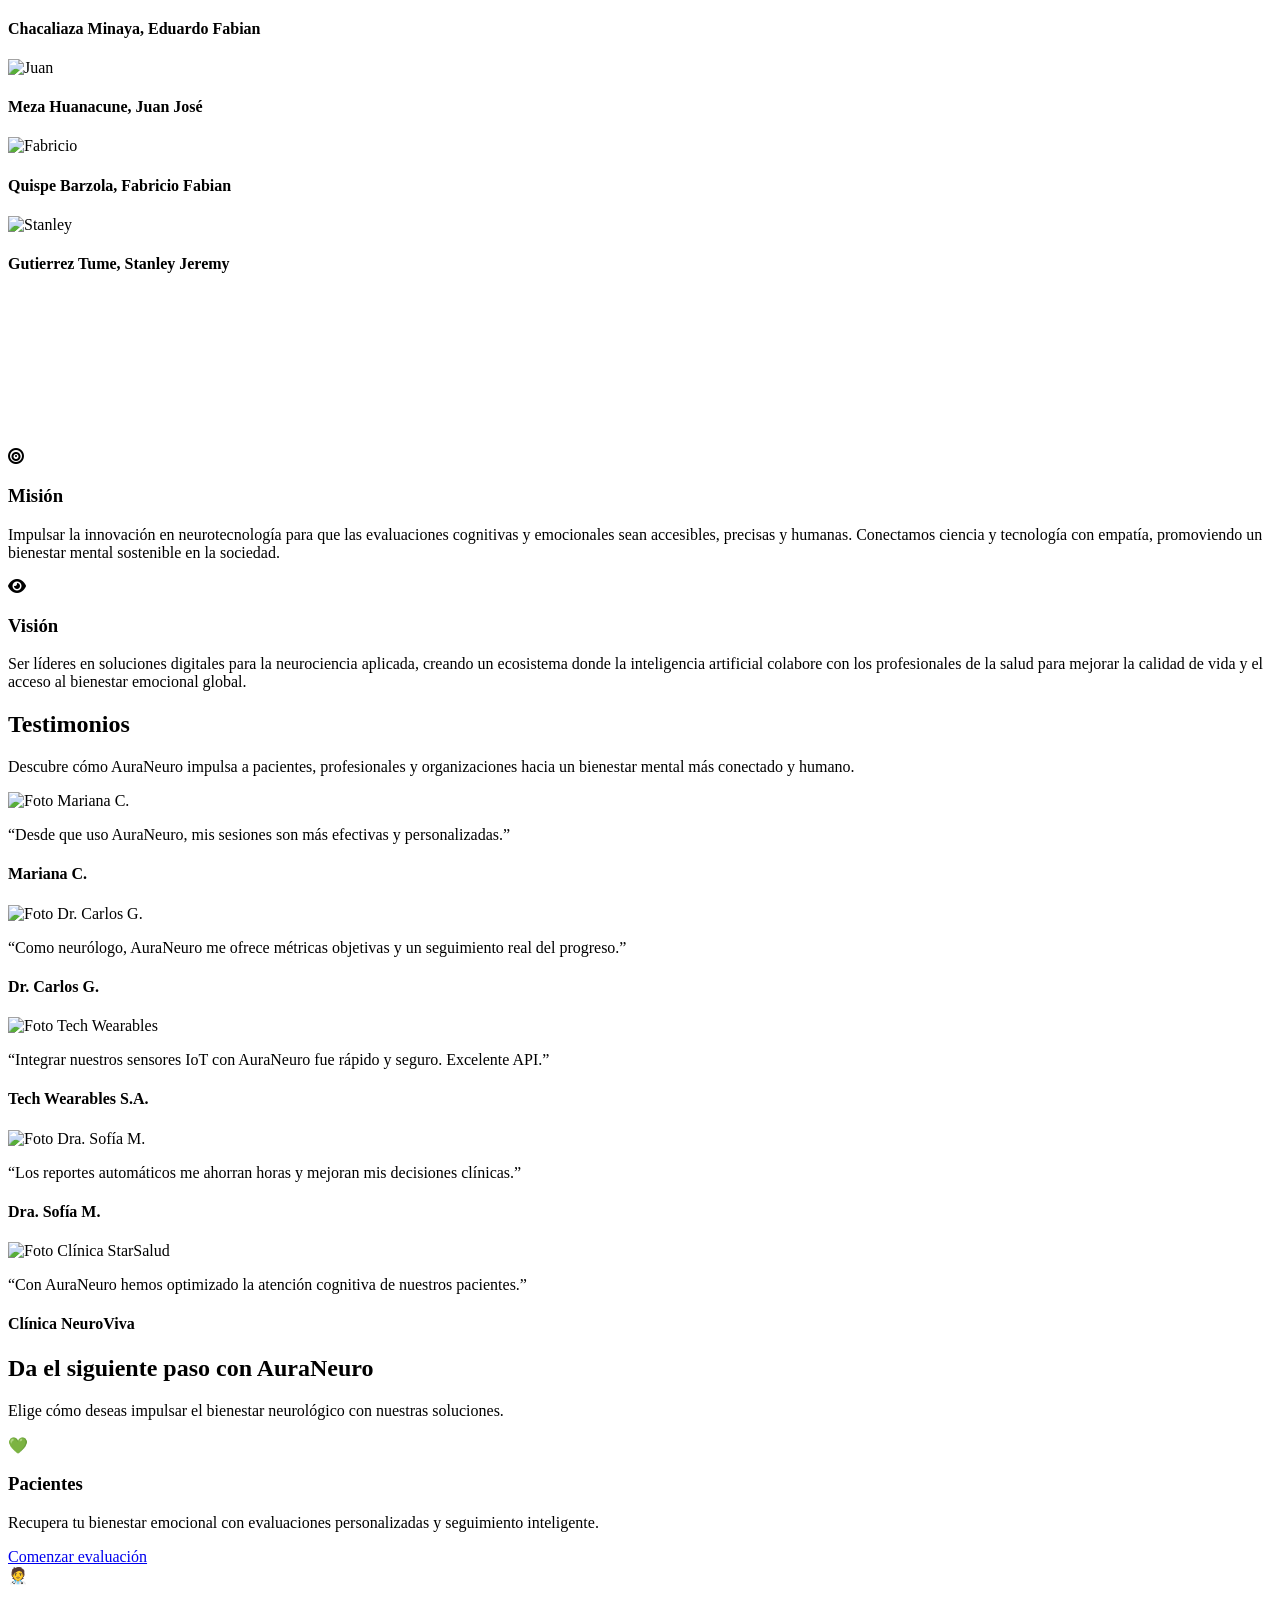
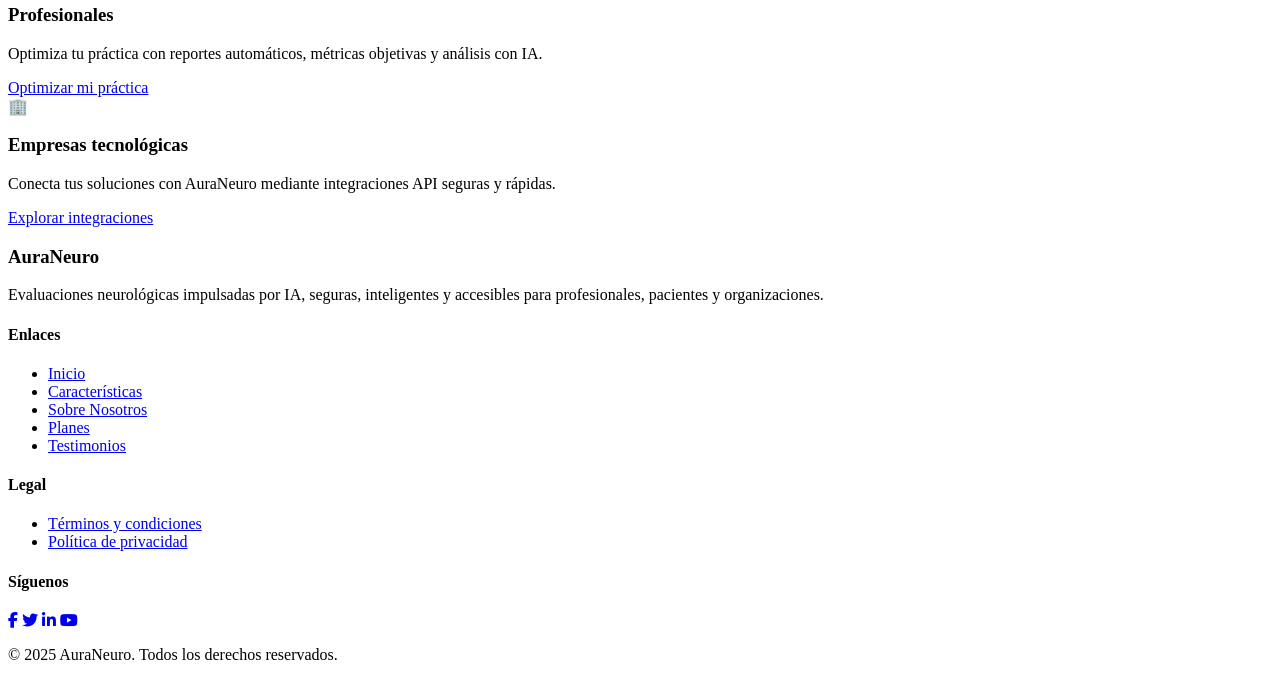
==== commit c905eb3b: "docs: update index.html" ====
--- a/index.html
+++ b/index.html
@@ -1,258 +1,505 @@
-<!doctype html>
-<html lang="en">
+<!DOCTYPE html>
+<html lang="es">
 <head>
-  <meta charset="utf-8">
-  <meta name="viewport" content="width=device-width, initial-scale=1">
+  <meta charset="UTF-8" />
+  <meta name="viewport" content="width=device-width, initial-scale=1.0" />
   <title>AuraNeuro</title>
-  <meta name="description" content="Landing page template created by ChatGPT.">
-  <!-- Google Font -->
-  <link rel="preconnect" href="https://fonts.gstatic.com">
-  <link href="https://fonts.googleapis.com/css2?family=Inter:wght@300;400;600;700;900&display=swap" rel="stylesheet">
-  <link rel="stylesheet" href="./Styles.css"></link>
+
+  <link href="https://fonts.googleapis.com/css2?family=Inter:wght@400;700;900&display=swap" rel="stylesheet">
+  <link rel="stylesheet" href="https://cdnjs.cloudflare.com/ajax/libs/font-awesome/6.4.0/css/all.min.css">
+  <link rel="stylesheet" href="styles.css">
+  <script src="script.js" defer></script>
+  <script src="language.js" defer></script>
 </head>
-<body>
-  <!-- navbar -->
-    <header class="navbar">
-      <div class="navbar-container">
-        <div class="brand">
-          <a href="#">AuraNeuro</a>
-        </div>
-
-          <!-- hamburger -->
-        <button class="menu-toggle" aria-label="Open menu">
-          &#9776;
-        </button>
-
-        <nav class="nav-links" aria-label="main-navigation">
-          <ul>
-            <li><a href="#Home">Home</a></li>
-            <li><a href="#HowItWorks">How it works</a></li>
-            <li><a href="#AboutUs">About us</a></li>
-            <li><a href="#Benefits">Benefits</a></li>
-            <!--<li><a href="#Contact">Contact</a></li>-->
-          </ul>
-        </nav>
-
-        <a class="download-btn" href="#Contact">Contact us</a>
-      </div>
-    </header>
-
-    <main>
-      <!-- HERO -->
-  <section class="hero" id="Home">
-    <img src="./imgs/Grafics.png" class="hero-video"/>
-
-    <!-- Content over the hero image -->
-    <div class="hero-content">
-      <h1>Neurology remotely — now within reach</h1>
-      <p>Improve neurological care anytime, anywhere, with just a smartphone.</p>
-      <div class="hero-buttons">
-        <a href="#" class="btn btn-primary">Try it</a>
-        <!--<a href="#" class="btn btn-outline">Contact us</a>-->
-      </div>
-    </div>
-  </section>
-
-      <!-- cards Section -->
-      <section class="vehicles-section" id="vehicles">
-        <h2 class="title">Join the renaissance of neurology</h2>
-        <div class="container-vehicles">
-          <div>
-            <img src="./imgs/Rectangle 4 (1).png"/>
-            <p>Telemedicine</p>
+
+<body class="bg-dark text-light">
+
+
+<!-- ==== HEADER ==== -->
+<header class="navbar bg-darker">
+  <div class="navbar-container">
+    <a href="#home" class="navbar-logo">
+      <img src="img/logo.png" alt="AuraNeuro" />
+    </a>
+
+    <button class="menu-toggle" aria-label="Abrir menú">
+      <i class="fa-solid fa-bars"></i>
+    </button>
+
+    <nav class="nav-links">
+      <ul>
+        <li><a href="index.html#home" class="nav-item" data-key="home">Inicio</a></li>
+        <li><a href="index.html#features" class="nav-item" data-key="features">Características</a></li>
+        <li><a href="index.html#how" class="nav-item" data-key="how">Cómo funciona</a></li>
+        <li><a href="index.html#plans" class="nav-item" data-key="plans">Planes</a></li>
+        <li><a href="index.html#team" class="nav-item" data-key="about">Sobre Nosotros</a></li>
+        <li><a href="index.html#testimonials" class="nav-item" data-key="testimonials">Testimonios</a></li>
+      </ul>
+    </nav>
+
+    <div class="header-actions">
+      <a href="https://frontend-auro-neuro-two.vercel.app/" class="btn-main" data-key="subscribe">Suscribirse</a>
+      <button class="lang-toggle">
+        <span class="lang-icon"><i class="fa-solid fa-globe"></i></span>
+        <span>ES</span>
+      </button>
+    </div>
+  </div>
+</header>
+
+<!-- ==== HERO ==== -->
+<section id="home" class="hero-carousel bg-gradient">
+  <div class="carousel-container">
+
+    <div class="carousel-slide active">
+      <div class="hero-content">
+        <h1 data-key="hero1_title">Recupera tu bienestar<br>emocional, paso a paso</h1>
+        <p data-key="hero1_text">Accede a herramientas digitales y acompañamiento psicológico adaptado a tus necesidades.</p>
+        <a href="#patients" class="btn-main" data-key="hero1_btn">Comenzar evaluación</a>
+      </div>
+      <div class="hero-image">
+        <img src="img/slide1.png" alt="AuraNeuro pacientes bienestar">
+      </div>
+    </div>
+
+    <div class="carousel-slide">
+      <div class="hero-content">
+        <h1 data-key="hero2_title">Gestiona tus pacientes<br>y tu práctica terapéutica de forma inteligente</h1>
+        <p data-key="hero2_text">Administra sesiones, registros y progreso desde una sola plataforma diseñada para ti.</p>
+        <a href="#professionals" class="btn-main" data-key="hero2_btn">Optimizar mi práctica</a>
+      </div>
+      <div class="hero-image">
+        <img src="img/slide2.png" alt="AuraNeuro profesionales gestión">
+      </div>
+    </div>
+
+    <div class="carousel-slide">
+      <div class="hero-content">
+        <h1 data-key="hero3_title">Integra tu tecnología<br>al futuro de la neurología digital</h1>
+        <p data-key="hero3_text">Colabora con AuraNeuro y conecta tus dispositivos médicos mediante integraciones API seguras, compatibles con estándares internacionales.</p>
+        <a href="#contact" class="btn-main" data-key="hero3_btn">Explorar integraciones</a>
+      </div>
+      <div class="hero-image">
+        <img src="img/slide3.png" alt="AuraNeuro integración tecnológica">
+      </div>
+    </div>
+  </div>
+
+  <button class="carousel-control prev"><i class="fa-solid fa-chevron-left"></i></button>
+  <button class="carousel-control next"><i class="fa-solid fa-chevron-right"></i></button>
+
+  <div class="carousel-indicators">
+    <span class="dot active"></span>
+    <span class="dot"></span>
+    <span class="dot"></span>
+  </div>
+</section>
+
+<!-- ==== FEATURES ==== -->
+<section id="features" class="value-prop-slider">
+
+  <h2 data-key="features_title">¿Por qué AuraNeuro?</h2>
+  <p class="subtitle" data-key="features_subtitle">
+    AuraNeuro impulsa a profesionales de la salud y pacientes con evaluaciones neurológicas 
+    basadas en IA — permitiendo diagnóstico temprano, monitoreo continuo y decisiones clínicas 
+    basadas en datos.
+  </p>
+
+  <div class="value-cards">
+    <div class="card">
+      <i class="fa-solid fa-microscope"></i>
+      <h3 data-key="feature_card1_title">Diagnóstico temprano</h3>
+      <p data-key="feature_card1_text">Detecta señales neurológicas desde etapas iniciales con inteligencia artificial.</p>
+    </div>
+    <div class="card">
+      <i class="fa-solid fa-chart-line"></i>
+      <h3 data-key="feature_card2_title">Monitoreo continuo</h3>
+      <p data-key="feature_card2_text">Seguimiento preciso de cambios cognitivos y motores a lo largo del tiempo.</p>
+    </div>
+    <div class="card">
+      <i class="fa-solid fa-brain"></i>
+      <h3 data-key="feature_card3_title">Decisiones basadas en datos</h3>
+      <p data-key="feature_card3_text">Toma decisiones clínicas con reportes automáticos y análisis detallado.</p>
+    </div>
+  </div>
+</section>
+
+<!-- ==== ABOUT ==== -->
+<section id="about" class="audience-benefits">
+  <h2 data-key="about_title">Beneficios</h2>
+
+  <div class="benefit-slider">
+    <div class="benefit-track">
+
+      <div class="benefit-card active">
+        <div class="emoji">💚</div>
+        <h3 data-key="about_card1_title">Pacientes</h3>
+        <p data-key="about_card1_text">
+          AuraNeuro te acompaña en tu proceso de bienestar emocional, ofreciendo evaluaciones 
+          digitales accesibles desde tu móvil. Recibe orientación basada en IA y recursos 
+          personalizados que ayudan a mejorar tu calidad de vida, con monitoreo constante 
+          de tu progreso y alertas tempranas ante cambios significativos.
+        </p>
+      </div>
+
+      <div class="benefit-card">
+        <div class="emoji">🧑‍⚕️</div>
+        <h3 data-key="about_card2_title">Profesionales de la salud</h3>
+        <p data-key="about_card2_text">
+          Optimiza tu práctica clínica con paneles de métricas cognitivas y reportes automáticos. 
+          AuraNeuro transforma los datos de tus pacientes en insights útiles para diagnósticos más 
+          precisos, seguimiento detallado y colaboración interdisciplinaria dentro del ecosistema digital.
+        </p>
+      </div>
+
+      <div class="benefit-card">
+        <div class="emoji">🏢</div>
+        <h3 data-key="about_card3_title">Empresas tecnológicas</h3>
+        <p data-key="about_card3_text">
+          Integra tus soluciones con AuraNeuro mediante APIs seguras y estándares internacionales. 
+          Accede a datos anonimizados para investigación, mejora tus productos y forma parte de 
+          un ecosistema médico-digital interoperable orientado al bienestar mental global.
+        </p>
+      </div>
+
+    </div>
+  </div>
+</section>
+
+<!-- ==== HOW ==== -->
+<section id="how" class="how-it-works">
+  <div class="container">
+    <div class="how-content">
+      <div class="steps-column">
+        <h2 data-key="how_title">Cómo funciona</h2>
+        <p class="subtitle" data-key="how_subtitle">Selecciona tu perfil para ver cómo funciona AuraNeuro.</p>
+
+        <div class="how-selector">
+          <button class="how-icon active" data-target="paciente">
+            <i class="fa-solid fa-user"></i>
+          </button>
+
+          <button class="how-icon" data-target="profesional">
+            <i class="fa-solid fa-stethoscope"></i>
+          </button>
+
+          <button class="how-icon" data-target="empresarial">
+            <i class="fa-solid fa-building"></i>
+          </button>
+        </div>
+
+        <div class="steps">
+          <div class="step-card">
+            <div class="step-number">1</div>
+            <div class="step-info">
+              <h3 data-key="how_step1_title">Regístrate</h3>
+              <p data-key="how_step1_text">Configura tu perfil personal y elige tus objetivos emocionales y cognitivos.</p>
+            </div>
           </div>
-          <div>
-            <img src="./imgs/Rectangle 5 (1).png"/>
-            <p>Pharmacy / Devices</p>
+
+          <div class="step-card">
+            <div class="step-number">2</div>
+            <div class="step-info">
+              <h3 data-key="how_step2_title">Realiza evaluaciones</h3>
+              <p data-key="how_step2_text">Completa pruebas neurológicas y emocionales guiadas por IA desde cualquier dispositivo.</p>
+            </div>
           </div>
-          <div>
-            <img src="./imgs/Rectangle 6 (1).png"/>
-            <p>Pharmacy / Devices</p>
+
+          <div class="step-card">
+            <div class="step-number">3</div>
+            <div class="step-info">
+              <h3 data-key="how_step3_title">Recibe tus reportes</h3>
+              <p data-key="how_step3_text">Obtén análisis claros de tu bienestar y recomendaciones para mejorar día a día.</p>
+            </div>
           </div>
         </div>
-
-        <button>Try it</button>
-      </section>
-
-      <!-- How it works section -->
-       <section class="steps" id="HowItWorks">
-        <div class="steps-container">
-          <h2>How it works</h2>
-          <div class="steps-grid">
-            <article class="step">
-              <img src="imgs/Rectangle 17.png" alt="Sign up">
-              <h3>Sign up</h3>
-              <p>Choose an annual, daily, or monthly plan on our website or through our mobile app.</p>
-            </article>
-
-            <article class="step">
-              <img src="imgs/Rectangle 18.png" alt="Enter number">
-              <h3>Pick up your bike</h3>
-              <p>First enter your user code and then your PIN on the control panel to pick it up. You can link your transit card.</p>
-            </article>
-
-            <article class="step">
-              <img src="imgs/Rectangle 18.png" alt="verify otp">
-              <h3>Return properly</h3>
-              <p>Place the bike in a free dock, wait for "Return in progress", move the handlebars and confirm "Return successful" to finish your trip.</p>
-            </article>
-          </div>
-        </div>
-       </section>
-
-       <!-- About Section-->
-        <section class="about-section" id="AboutUs">
-  <h2>About us</h2>
-  <div class="container-about">
-    <div class="about-text">
-      <h3>Generating critical neurological knowledge</h3>
-      <p>
-        More than 80% of the world's population owns a smartphone.
-        With Mon4t, 80% of the world has access to a neurological assessment device.
-        Get a comprehensive clinical view of motor, cognitive, and affective status quickly and easily with a simple, intuitive app—remotely or in person.
-        Use novel data for early diagnosis of diseases such as Parkinson's, Huntington's, Alzheimer's and others.
-        FDA-approved and HIPAA-compliant, Mon4t improves medical decision-making with detailed short- and long-term information about clinical neurological symptoms.
+      </div>
+
+      <div class="video-column">
+        <div class="video-wrapper">
+          <iframe
+            src="https://www.youtube.com/embed/VIDEO_ID?rel=0&controls=1"
+            title="About AuraNeuro"
+            frameborder="0"
+            allowfullscreen>
+          </iframe>
+        </div>
+      </div>
+    </div>
+  </div>
+</section>
+
+
+<!-- ==== PLANS ==== -->
+<section id="plans" class="pricing-section">
+  <div class="container">
+    <h2 data-key="plans_title">Elige tu plan</h2>
+    <p class="subtitle" data-key="plans_subtitle">Accede a evaluaciones neurológicas avanzadas adaptadas a tus necesidades.</p>
+
+    <div class="pricing-cards">
+
+      <!-- PLAN PLUS -->
+      <div class="plan-card">
+        <h3 data-key="plan_plus_title">Paciente</h3>
+        <div class="price">
+          <span class="currency">USD</span>
+          <span class="amount">19</span>
+          <span class="period" data-key="plan_period">/mes</span>
+        </div>
+        <ul class="features">
+          <li data-key="plan_paciente_item1">✔ Evaluaciones neurológicas básicas</li>
+          <li data-key="plan_paciente_item2">✔ Reportes de bienestar emocional</li>
+          <li data-key="plan_paciente_item3">✔ Seguimiento del progreso mensual</li>
+          <li data-key="plan_paciente_item4">✔ Recomendaciones personalizadas con IA</li>
+          <li data-key="plan_paciente_item5">✔ Acceso a recursos educativos</li>
+          <li data-key="plan_paciente_item6">✔ Soporte por correo</li>
+        </ul>
+        <a href="https://frontend-auro-neuro-two.vercel.app/" class="btn-main" data-key="plan_btn">Suscribirse</a>
+      </div>
+
+      <!-- PLAN PRO -->
+      <div class="plan-card">
+        <h3 data-key="plan_pro_title">Profesional</h3>
+        <div class="price">
+          <span class="currency">USD</span>
+          <span class="amount">49</span>
+          <span class="period" data-key="plan_period">/mes</span>
+        </div>
+        <ul class="features">
+          <li data-key="plan_profesional_item1">✔ Evaluaciones ilimitadas para pacientes</li>
+          <li data-key="plan_profesional_item2">✔ Análisis emocional y cognitivo avanzado con IA</li>
+          <li data-key="plan_profesional_item3">✔ Reportes automáticos y profesionales</li>
+          <li data-key="plan_profesional_item4">✔ Panel clínico para gestión de pacientes</li>
+          <li data-key="plan_profesional_item5">✔ Monitoreo cognitivo en tiempo real</li>
+          <li data-key="plan_profesional_item6">✔ Indicadores de progreso objetivos</li>
+        </ul>
+        <a href="https://frontend-auro-neuro-two.vercel.app/" class="btn-main" data-key="plan_btn">Suscribirse</a>
+      </div>
+
+      <!-- PLAN ENTERPRISE -->
+      <div class="plan-card">
+        <h3 data-key="plan_enterprise_title">Empresarial</h3>
+        <div class="price">
+          <span class="currency">USD</span>
+          <span class="amount">99</span>
+          <span class="period" data-key="plan_period">/mes</span>
+        </div>
+        <ul class="features">
+          <li data-key="plan_empresarial_item1">✔ Integración mediante API segura</li>
+          <li data-key="plan_empresarial_item2">✔ Acceso a datos anonimizados para investigación</li>
+          <li data-key="plan_empresarial_item3">✔ Panel multiusuario para equipos</li>
+          <li data-key="plan_empresarial_item4">✔ Reportes de métricas organizacionales</li>
+          <li data-key="plan_empresarial_item5">✔ Consultoría técnica personalizada</li>
+          <li data-key="plan_empresarial_item6">✔ SLA corporativo</li>
+        </ul>
+        <a href="https://frontend-auro-neuro-two.vercel.app/" class="btn-main" data-key="plan_btn">Suscribirse</a>
+      </div>
+
+    </div>
+  </div>
+</section>
+
+
+<!-- ==== TEAM ==== -->
+<section id="team" class="team-section">
+  <div class="container">
+    <h2 data-key="team_title">Conoce al equipo</h2>
+    <p class="subtitle" data-key="team_subtitle">
+      Detrás de <strong>AuraNeuro</strong> está un grupo de profesionales comprometidos con transformar la salud mental 
+      a través de la inteligencia artificial, la empatía y la innovación interdisciplinaria.
+    </p>
+
+    <div class="team-grid">
+      <div class="team-member">
+        <img src="img/Jhimy.jpg" alt="Jhimy">
+        <h4 data-key="team_jhimy">Meza Jhimy Pool, Romero</h4>
+      </div>
+      <div class="team-member">
+        <img src="img/Eduardo.jpg" alt="Eduardo">
+        <h4 data-key="team_eduardo">Chacaliaza Minaya, Eduardo Fabian</h4>
+      </div>
+      <div class="team-member">
+        <img src="img/Juan.jpg" alt="Juan">
+        <h4 data-key="team_juan">Meza Huanacune, Juan José</h4>
+      </div>
+      <div class="team-member">
+        <img src="img/Fabricio.jpg" alt="Fabricio">
+        <h4 data-key="team_fabricio">Quispe Barzola, Fabricio Fabian</h4>
+      </div>
+      <div class="team-member">
+        <img src="img/Stanley.jpg" alt="Stanley">
+        <h4 data-key="team_stanley">Gutierrez Tume, Stanley Jeremy</h4>
+      </div>
+    </div>
+
+    <div class="team-row-horizontal">
+      <div class="video-wrapper clean">
+        <iframe 
+          src="https://www.youtube.com/embed/VIDEO_ID?rel=0&controls=1"
+          title="Video del equipo AuraNeuro"
+          frameborder="0"
+          allowfullscreen>
+        </iframe>
+      </div>
+
+      <div class="mission-vision-column">
+        <div class="info-card modern">
+          <i class="fa-solid fa-bullseye"></i>
+          <h3 data-key="team_mission_title">Misión</h3>
+          <p data-key="team_mission_text">
+            Impulsar la innovación en neurotecnología para que las evaluaciones cognitivas 
+            y emocionales sean accesibles, precisas y humanas. Conectamos ciencia y tecnología 
+            con empatía, promoviendo un bienestar mental sostenible en la sociedad.
+          </p>
+        </div>
+
+        <div class="info-card modern">
+          <i class="fa-solid fa-eye"></i>
+          <h3 data-key="team_vision_title">Visión</h3>
+          <p data-key="team_vision_text">
+            Ser líderes en soluciones digitales para la neurociencia aplicada, 
+            creando un ecosistema donde la inteligencia artificial colabore con los profesionales 
+            de la salud para mejorar la calidad de vida y el acceso al bienestar emocional global.
+          </p>
+        </div>
+      </div>
+    </div>
+  </div>
+</section>
+
+<!-- ==== TESTIMONIALS ==== -->
+<section id="testimonials" class="testimonials">
+  <h2 data-key="testimonials_title">Testimonios</h2>
+  <p class="subtitle" data-key="testimonials_subtitle">
+    Descubre cómo AuraNeuro impulsa a pacientes, profesionales y organizaciones hacia un bienestar mental más conectado y humano.
+  </p>
+
+  <div class="testimonial-carousel">
+    <div class="testimonial-track" data-duplicate="">
+
+      <div class="testimonial-card">
+        <img src="img/test1.jpg" alt="Foto Mariana C.">
+        <p data-key="testimonial_1_text">“Desde que uso AuraNeuro, mis sesiones son más efectivas y personalizadas.”</p>
+        <h4 data-key="testimonial_1_name">Mariana C.</h4>
+      </div>
+
+      <div class="testimonial-card">
+        <img src="img/test2.jpg" alt="Foto Dr. Carlos G.">
+        <p data-key="testimonial_2_text">“Como neurólogo, AuraNeuro me ofrece métricas objetivas y un seguimiento real del progreso.”</p>
+        <h4 data-key="testimonial_2_name">Dr. Carlos G.</h4>
+      </div>
+
+      <div class="testimonial-card">
+        <img src="img/test3.jpg" alt="Foto Tech Wearables">
+        <p data-key="testimonial_3_text">“Integrar nuestros sensores IoT con AuraNeuro fue rápido y seguro. Excelente API.”</p>
+        <h4 data-key="testimonial_3_name">Tech Wearables S.A.</h4>
+      </div>
+
+      <div class="testimonial-card">
+        <img src="img/test4.jpg" alt="Foto Dra. Sofía M.">
+        <p data-key="testimonial_4_text">“Los reportes automáticos me ahorran horas y mejoran mis decisiones clínicas.”</p>
+        <h4 data-key="testimonial_4_name">Dra. Sofía M.</h4>
+      </div>
+
+      <div class="testimonial-card">
+        <img src="img/test5.jpg" alt="Foto Clínica StarSalud">
+        <p data-key="testimonial_5_text">“Con AuraNeuro hemos optimizado la atención cognitiva de nuestros pacientes.”</p>
+        <h4 data-key="testimonial_5_name">Clínica NeuroViva</h4>
+      </div>
+
+    </div>
+  </div>
+</section>
+
+<!-- ==== CTA ==== -->
+<section id="cta" class="cta-segmented">
+  <h2 data-key="cta_title">Da el siguiente paso con AuraNeuro</h2>
+  <p class="subtitle" data-key="cta_subtitle">
+    Elige cómo deseas impulsar el bienestar neurológico con nuestras soluciones.
+  </p>
+
+  <div class="cta-cards">
+
+  <!-- CTA 1: Pacientes -->
+  <div class="cta-card">
+    <div class="emoji">💚</div>
+    <h3 data-key="cta_1_title">Pacientes</h3>
+    <p data-key="cta_1_text">Recupera tu bienestar emocional con evaluaciones personalizadas y seguimiento inteligente.</p>
+    <a href="https://frontend-auro-neuro-two.vercel.app/" class="btn-cta" data-key="cta_1_btn">Comenzar evaluación</a>
+  </div>
+
+  <!-- CTA 2: Profesionales -->
+  <div class="cta-card">
+    <div class="emoji">🧑‍⚕️</div>
+    <h3 data-key="cta_2_title">Profesionales</h3>
+    <p data-key="cta_2_text">Optimiza tu práctica con reportes automáticos, métricas objetivas y análisis con IA.</p>
+    <a href="https://frontend-auro-neuro-two.vercel.app/" class="btn-cta" data-key="cta_2_btn">Optimizar mi práctica</a>
+  </div>
+
+  <!-- CTA 3: Empresas tecnológicas -->
+  <div class="cta-card">
+    <div class="emoji">🏢</div>
+    <h3 data-key="cta_3_title">Empresas tecnológicas</h3>
+    <p data-key="cta_3_text">Conecta tus soluciones con AuraNeuro mediante integraciones API seguras y rápidas.</p>
+    <a href="https://frontend-auro-neuro-two.vercel.app/" class="btn-cta" data-key="cta_3_btn">Explorar integraciones</a>
+  </div>
+
+  </div>
+</section>
+
+<!-- ==== FOOTER ==== -->
+<footer class="footer">
+  <div class="footer-container">
+    
+    <!-- Marca y descripción -->
+    <div class="footer-col brand">
+      <h3 class="logo"><span class="highlight">Aura</span>Neuro</h3>
+      <p data-key="footer_description">
+        Evaluaciones neurológicas impulsadas por IA, seguras, inteligentes y accesibles 
+        para profesionales, pacientes y organizaciones.
       </p>
     </div>
-    <div class="about-image">
-      <img src="./imgs/image 10 (2).png" alt="Image about Mon4t">
-    </div>
-  </div>
-</section>
-
-        <!-- Who we are section -->
-     <section class="about" id="about">
-  <div class="about-left">
-    <h2>Who we are</h2>
-    <div class="who-we-are">
-      <img src="imgs/image 4.png" alt="TeleNeuro">
-      <p>
-        Lima is the world's largest electric shared mobility company.
-        Our mission is to build a future where transport is shared, affordable, and carbon-free.
-      </p>
-    </div>
-  </div>
-  <div class="about-right">
-    <h2>What we do</h2>
-    <p>
-      We provide convenient and reliable short-term rentals of electric bikes and scooters at an affordable price in over 280 cities across nearly 30 countries on five continents.
+
+    <!-- Enlaces -->
+    <div class="footer-col">
+      <h4 data-key="footer_links_title">Enlaces</h4>
+      <ul>
+        <li><a href="#home" data-key="footer_link_home">Inicio</a></li>
+        <li><a href="#features" data-key="footer_link_features">Características</a></li>
+        <li><a href="#about" data-key="footer_link_about">Sobre Nosotros</a></li>
+        <li><a href="#plans" data-key="footer_link_plans">Planes</a></li>
+        <li><a href="#testimonials" data-key="footer_link_testimonials">Testimonios</a></li>
+      </ul>
+    </div>
+
+    <!-- Legal -->
+    <div class="footer-col">
+      <h4 data-key="footer_legal_title">Legal</h4>
+      <ul>
+        <li><a href="terminos.html" data-key="footer_legal_terms">Términos y condiciones</a></li>
+        <li><a href="privacidad.html" data-key="footer_legal_privacy">Política de privacidad</a></li>
+      </ul>
+    </div>
+
+    <!-- Redes sociales -->
+    <div class="footer-col social">
+      <h4 data-key="footer_social_title">Síguenos</h4>
+      <div class="social-icons">
+        <a href="#" aria-label="Facebook"><i class="fab fa-facebook-f"></i></a>
+        <a href="#" aria-label="Twitter"><i class="fab fa-twitter"></i></a>
+        <a href="#" aria-label="LinkedIn"><i class="fab fa-linkedin-in"></i></a>
+        <a href="#" aria-label="YouTube"><i class="fab fa-youtube"></i></a>
+      </div>
+    </div>
+  </div>
+
+  <!-- Línea inferior -->
+  <div class="footer-bottom">
+    <p data-key="footer_bottom_text">
+      © 2025 <span class="highlight">AuraNeuro</span>. Todos los derechos reservados.
     </p>
   </div>
-  <div class="contain-about-div">
-    <div>
-            <img src="./imgs/image 5.png" alt="Remote patient monitoring">
-            <h3>Remote patient monitoring</h3>
-            <p>Read about how a hospital in Italy addressed remote patient monitoring using Encephalog.</p>
-          </div>
-          <div>
-            <img src="./imgs/image 6.png" alt="Careers"/>
-            <h3>Careers</h3>
-            <p>Use our app to perform instrumented TUG tests and get objective, accurate results.</p>
-          </div>
-  </div>
-</section>
-
-      <!-- Benefits Section-->
-        <section class="benefits" id="Benefits">
-  <h2>Benefits</h2>
-
-  <div class="benefit-row">
-    <div class="benefit-text">
-      <h3>Beneficial for patients</h3>
-      <ul>
-        <li>Improves care and minimizes in-person visits</li>
-        <li>Facilitates early detection of neurological decline</li>
-        <li>Eliminates experiential and confirmation bias</li>
-      </ul>
-    </div>
-    <img class="benefit-img" src="./imgs/image 16.png" alt="Patients illustration">
-  </div>
-
-  <div class="benefit-row">
-    <div class="benefit-text">
-      <h3>Good for your business</h3>
-      <ul>
-        <li>Generate revenue from day one without investing in equipment or AI</li>
-        <li>Compatible with existing insurance billing codes</li>
-        <li>Minimizes liability with automated documentation of patient interactions and protocol compliance</li>
-      </ul>
-    </div>
-    <img class="benefit-img" src="imgs/image 17.png" alt="Business illustration">
-  </div>
-</section>
-       <!-- Contacts Section-->
-       <section class="contact-section" id="Contact">
-    <h1 class="contact-title">Contact</h1>
-    <p class="contact-subtitle">Write to us and we will get back to you shortly</p>
-
-    <form class="contact-form">
-      <div class="form-group">
-        <div class="form-field">
-          <label for="nombre">First Name *</label>
-          <input type="text" id="nombre" name="nombre" required>
-        </div>
-        <div class="form-field">
-          <label for="apellido">Last Name *</label>
-          <input type="text" id="apellido" name="apellido" required>
-        </div>
-      </div>
-
-      <div class="form-group">
-        <div class="form-field">
-          <label for="email">Email *</label>
-          <input type="email" id="email" name="email" required>
-        </div>
-        <div class="form-field">
-          <label for="telefono">Phone *</label>
-          <input type="tel" id="telefono" name="telefono" required>
-        </div>
-      </div>
-
-      <div class="form-message">
-        <label for="mensaje">Message *</label>
-        <textarea id="mensaje" name="mensaje" rows="4" required></textarea>
-      </div>
-
-      <button type="submit" class="btn-submit">Send message</button>
-    </form>
-  </section>
-    </main>
-    <footer class="footer">
-      <div class="footer-container">
-        <div class="footer-brand">
-          <h3>AuraNeuro</h3>
-        </div>
-
-        <div class="footer-links">
-          <h4>Links</h4>
-          <ul>
-            <li><a href="#">About us</a></li>
-            <li><a href="#">Home</a></li>
-            <li><a href="#">How it works</a></li>
-            <li><a href="#">About</a></li>
-            <li><a href="#">Benefits</a></li>
-          </ul>
-        </div>
-
-        <div class="footer-contact">
-          <h4>Contact us</h4>
-          <p>Email: support@auraNeuro.com</p>
-          <p>Phone: +51 939 727 739</p>
-        </div>
-
-        <div class="footer-social">
-          <h4>Follow us</h4>
-          <div class="social-icons">
-            <a><img src="imgs/facebook.png" alt="Facebook"></a>
-            <a><img src="imgs/instagram.png" alt="Instagram"></a>
-            <a class="twitter-logo"><img src="imgs/twitter.png" alt="Twitter"></a>
-          </div>
-        </div>
-      </div>
-
-      <div class="footer-bottom">
-        <p>&copy; 2025 AuraNeuro. All rights reserved.</p>
-      </div>
-    </footer>
+</footer>
+
 </body>
 </html>
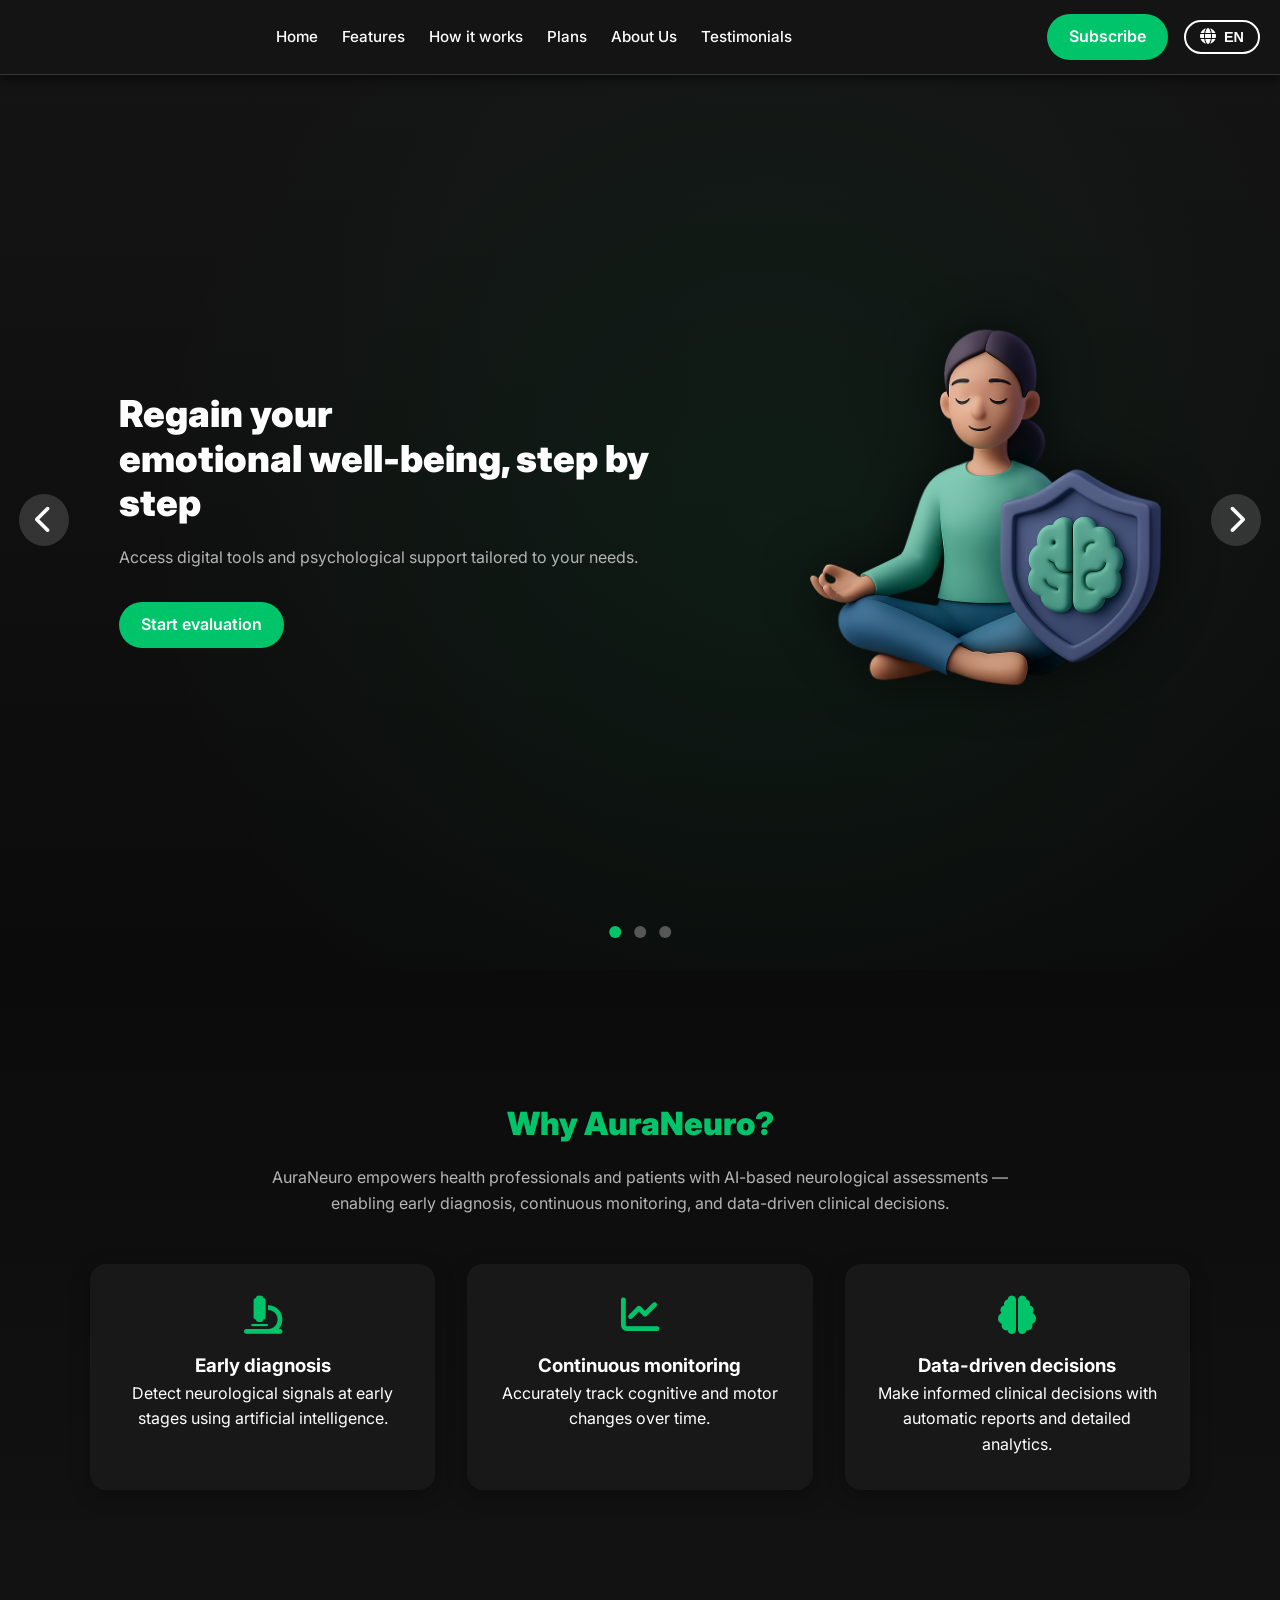
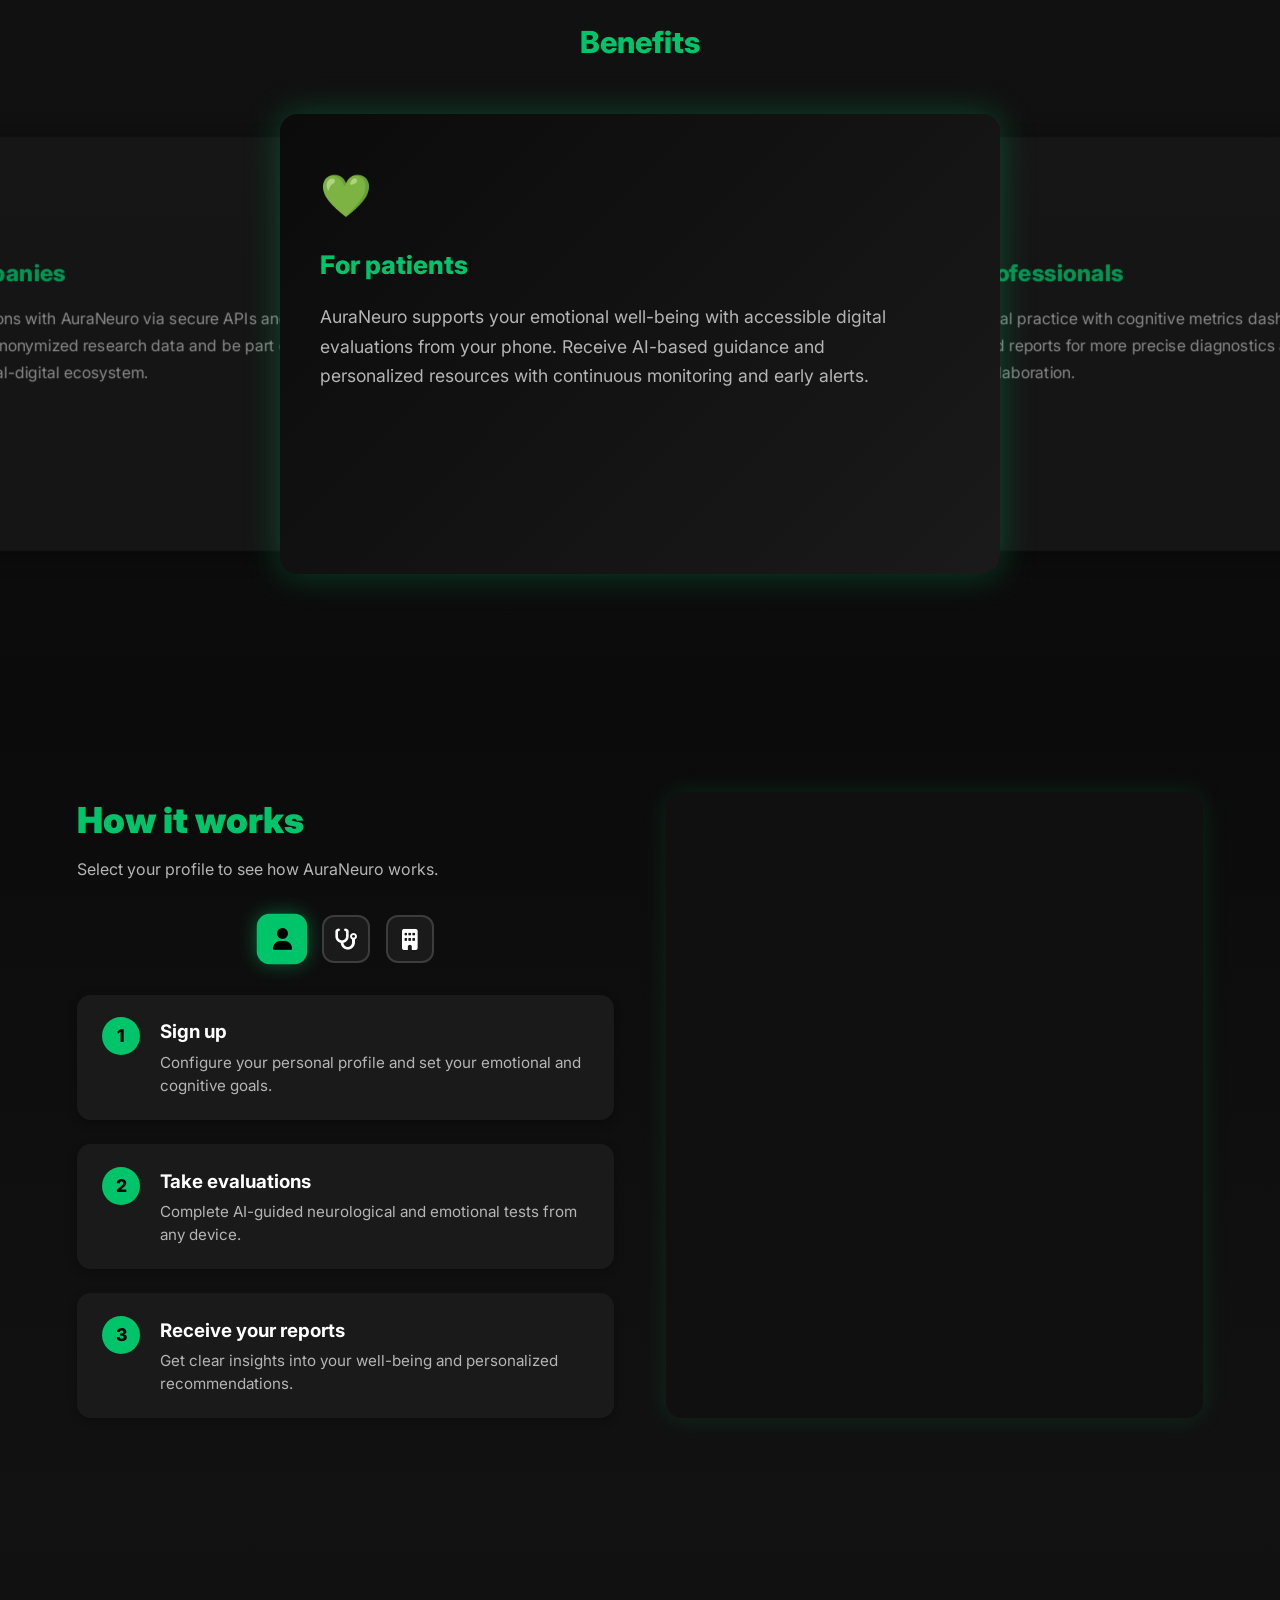
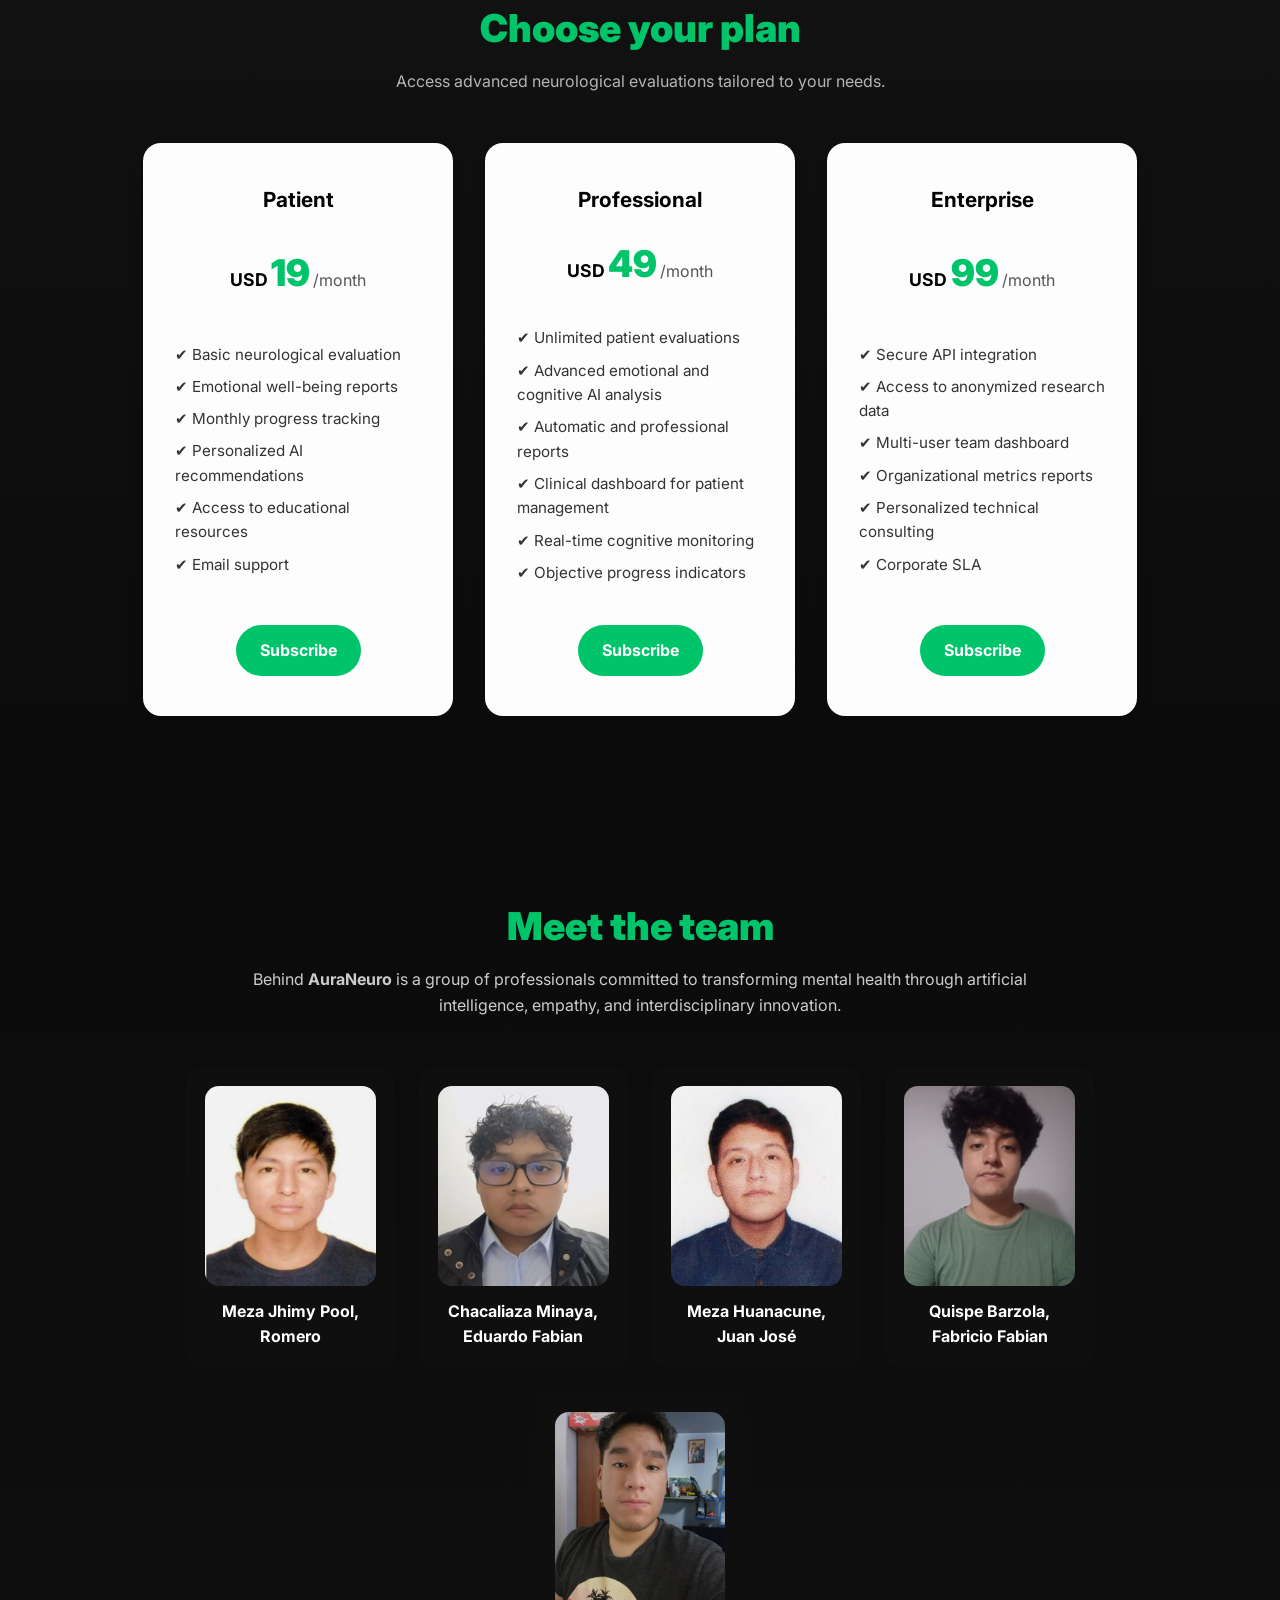
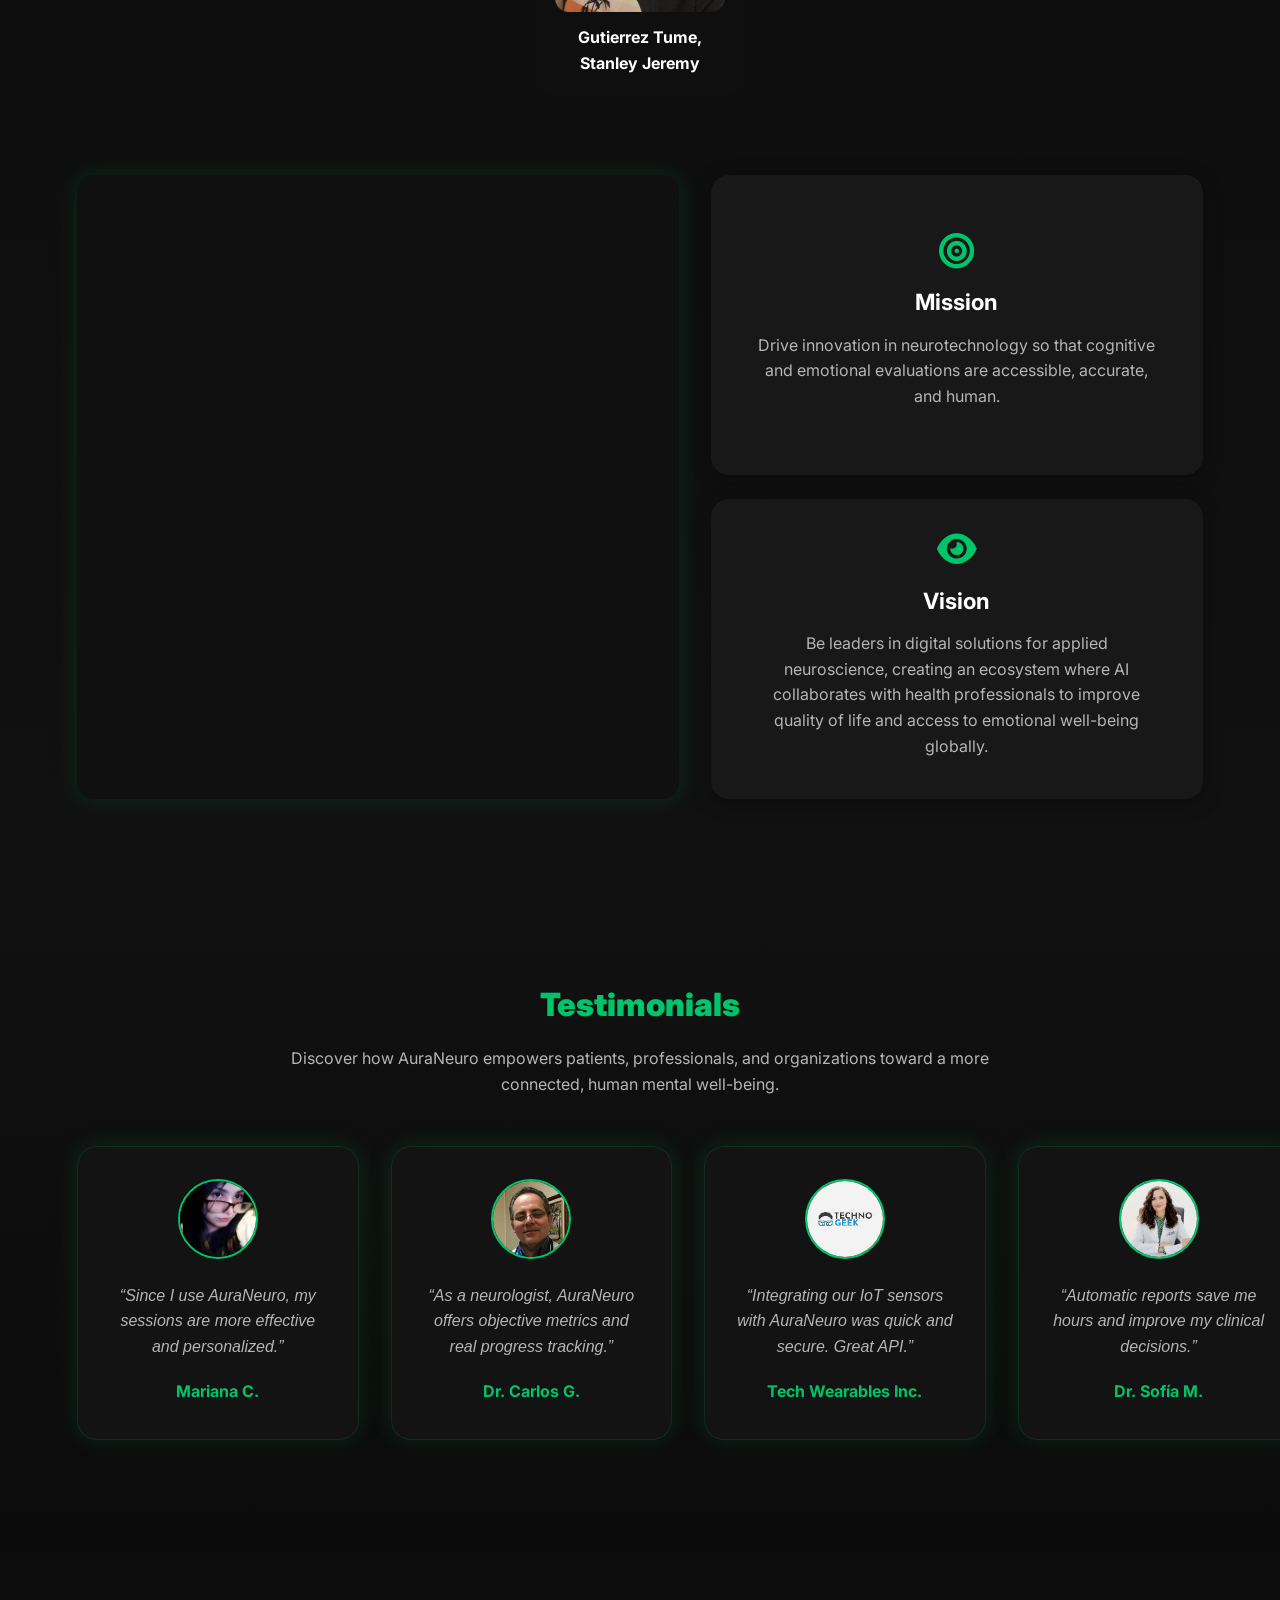
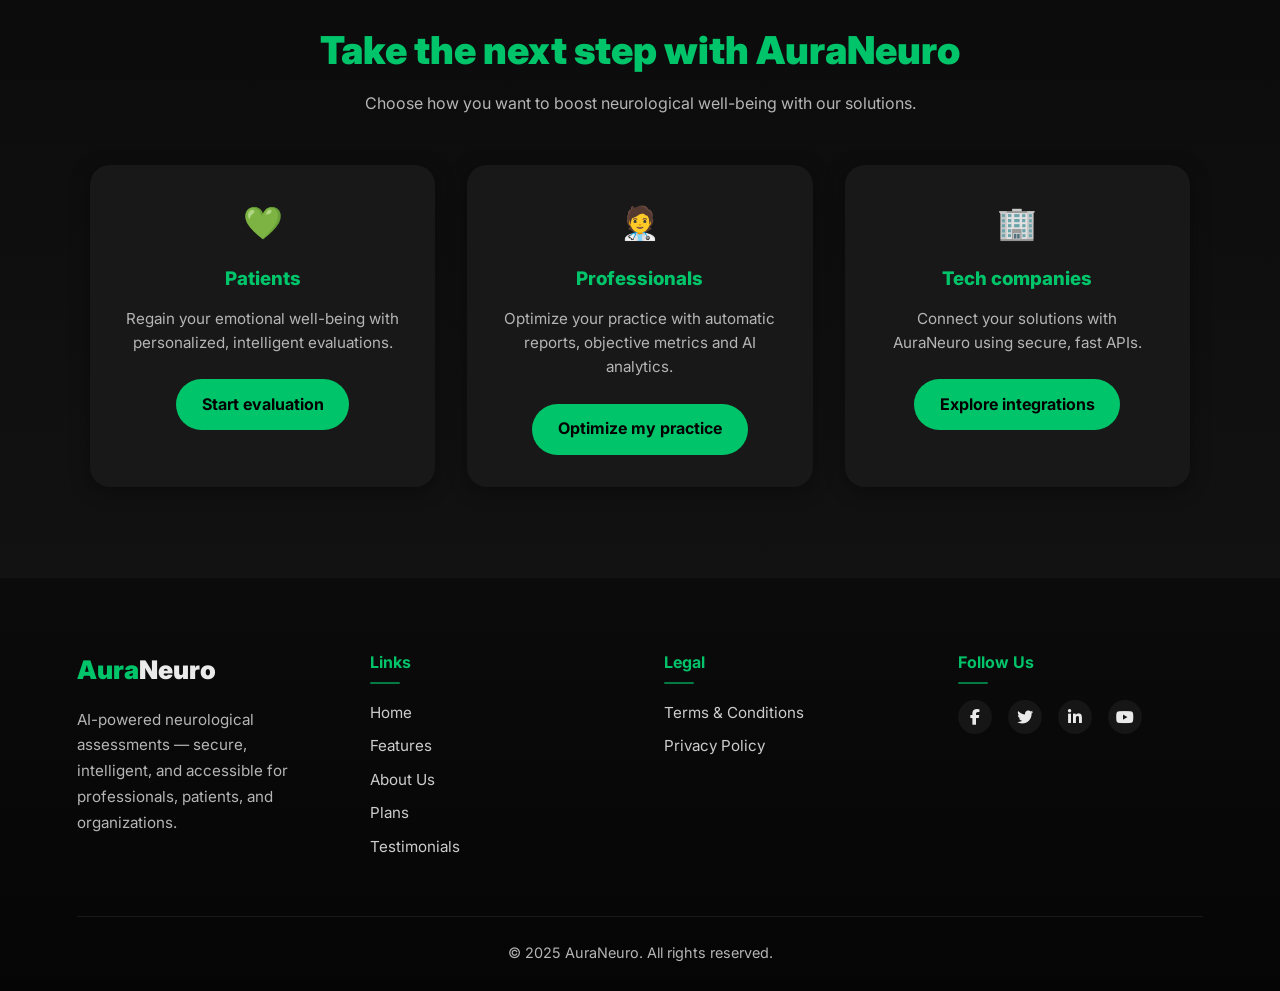
==== commit b87dcf4c: "docs: update index.html" ====
--- a/index.html
+++ b/index.html
@@ -19,7 +19,7 @@
 <header class="navbar bg-darker">
   <div class="navbar-container">
     <a href="#home" class="navbar-logo">
-      <img src="img/logo.png" alt="AuraNeuro" />
+      <imgs src="imgs/logo.png" alt="AuraNeuro" />
     </a>
 
     <button class="menu-toggle" aria-label="Abrir menú">
@@ -58,7 +58,7 @@
         <a href="#patients" class="btn-main" data-key="hero1_btn">Comenzar evaluación</a>
       </div>
       <div class="hero-image">
-        <img src="img/slide1.png" alt="AuraNeuro pacientes bienestar">
+        <img src="imgs/slide1.png" alt="AuraNeuro pacientes bienestar">
       </div>
     </div>
 
@@ -69,7 +69,7 @@
         <a href="#professionals" class="btn-main" data-key="hero2_btn">Optimizar mi práctica</a>
       </div>
       <div class="hero-image">
-        <img src="img/slide2.png" alt="AuraNeuro profesionales gestión">
+        <img src="imgs/slide2.png" alt="AuraNeuro profesionales gestión">
       </div>
     </div>
 
@@ -80,7 +80,7 @@
         <a href="#contact" class="btn-main" data-key="hero3_btn">Explorar integraciones</a>
       </div>
       <div class="hero-image">
-        <img src="img/slide3.png" alt="AuraNeuro integración tecnológica">
+        <img src="imgs/slide3.png" alt="AuraNeuro integración tecnológica">
       </div>
     </div>
   </div>
@@ -311,23 +311,23 @@
 
     <div class="team-grid">
       <div class="team-member">
-        <img src="img/Jhimy.jpg" alt="Jhimy">
+        <img src="imgs/Jhimy.jpg" alt="Jhimy">
         <h4 data-key="team_jhimy">Meza Jhimy Pool, Romero</h4>
       </div>
       <div class="team-member">
-        <img src="img/Eduardo.jpg" alt="Eduardo">
+        <img src="imgs/Eduardo.jpg" alt="Eduardo">
         <h4 data-key="team_eduardo">Chacaliaza Minaya, Eduardo Fabian</h4>
       </div>
       <div class="team-member">
-        <img src="img/Juan.jpg" alt="Juan">
+        <img src="imgs/Juan.jpg" alt="Juan">
         <h4 data-key="team_juan">Meza Huanacune, Juan José</h4>
       </div>
       <div class="team-member">
-        <img src="img/Fabricio.jpg" alt="Fabricio">
+        <img src="imgs/Fabricio.jpg" alt="Fabricio">
         <h4 data-key="team_fabricio">Quispe Barzola, Fabricio Fabian</h4>
       </div>
       <div class="team-member">
-        <img src="img/Stanley.jpg" alt="Stanley">
+        <img src="imgs/Stanley.jpg" alt="Stanley">
         <h4 data-key="team_stanley">Gutierrez Tume, Stanley Jeremy</h4>
       </div>
     </div>
@@ -378,31 +378,31 @@
     <div class="testimonial-track" data-duplicate="">
 
       <div class="testimonial-card">
-        <img src="img/test1.jpg" alt="Foto Mariana C.">
+        <img src="imgs/test1.jpg" alt="Foto Mariana C.">
         <p data-key="testimonial_1_text">“Desde que uso AuraNeuro, mis sesiones son más efectivas y personalizadas.”</p>
         <h4 data-key="testimonial_1_name">Mariana C.</h4>
       </div>
 
       <div class="testimonial-card">
-        <img src="img/test2.jpg" alt="Foto Dr. Carlos G.">
+        <img src="imgs/test2.jpg" alt="Foto Dr. Carlos G.">
         <p data-key="testimonial_2_text">“Como neurólogo, AuraNeuro me ofrece métricas objetivas y un seguimiento real del progreso.”</p>
         <h4 data-key="testimonial_2_name">Dr. Carlos G.</h4>
       </div>
 
       <div class="testimonial-card">
-        <img src="img/test3.jpg" alt="Foto Tech Wearables">
+        <img src="imgs/test3.jpg" alt="Foto Tech Wearables">
         <p data-key="testimonial_3_text">“Integrar nuestros sensores IoT con AuraNeuro fue rápido y seguro. Excelente API.”</p>
         <h4 data-key="testimonial_3_name">Tech Wearables S.A.</h4>
       </div>
 
       <div class="testimonial-card">
-        <img src="img/test4.jpg" alt="Foto Dra. Sofía M.">
+        <img src="imgs/test4.jpg" alt="Foto Dra. Sofía M.">
         <p data-key="testimonial_4_text">“Los reportes automáticos me ahorran horas y mejoran mis decisiones clínicas.”</p>
         <h4 data-key="testimonial_4_name">Dra. Sofía M.</h4>
       </div>
 
       <div class="testimonial-card">
-        <img src="img/test5.jpg" alt="Foto Clínica StarSalud">
+        <img src="imgs/test5.jpg" alt="Foto Clínica StarSalud">
         <p data-key="testimonial_5_text">“Con AuraNeuro hemos optimizado la atención cognitiva de nuestros pacientes.”</p>
         <h4 data-key="testimonial_5_name">Clínica NeuroViva</h4>
       </div>
--- a/styles.css
+++ b/styles.css
@@ -0,0 +1,1646 @@
+/* =======================
+   VARIABLES Y BASE
+======================= */
+:root {
+  --color-bg-dark: #0B0B0B;
+  --color-bg-darker: #050505;
+  --color-bg-gradient: linear-gradient(135deg, #0B0B0B, #1A1A1A);
+  --color-text-light: #FFFFFF;
+  --color-text-secondary: #B5B5B5;
+  --color-primary: #00C46A;
+  --color-primary-dark: #009E55;
+  --color-accent: #3B82F6;
+  --color-border: rgba(255, 255, 255, 0.1);
+  --font-main: 'Inter', sans-serif;
+  --container-width: 1300px;
+  --transition: all 0.3s ease;
+  --nav-h: 70px;
+}
+
+/* ==== RESET ==== */
+* { margin: 0; padding: 0; box-sizing: border-box; }
+
+body {
+  font-family: var(--font-main);
+  background: var(--color-bg-dark);
+  color: var(--color-text-light);
+  line-height: 1.6;
+  overflow-x: hidden;
+  padding-top: var(--nav-h);
+}
+
+a { text-decoration: none; color: inherit; transition: var(--transition); }
+ul { list-style: none; }
+
+/* =======================
+   NAVBAR
+======================= */
+.navbar {
+  position: fixed;
+  background: #141414;
+  width: 100%;
+  position: fixed;
+  top: 0; left: 0; right: 0;
+  z-index: 1000;
+  border-bottom: 1px solid rgba(255, 255, 255, 0.15);
+  box-shadow: 0 3px 12px rgba(0, 0, 0, 0.6);
+  min-height: var(--nav-h);
+}
+
+.navbar-container {
+  max-width: var(--container-width);
+  margin: 0 auto;
+  padding: 14px 20px;
+  display: flex;
+  align-items: center;
+  justify-content: space-between;
+  flex-wrap: wrap;
+  gap: 16px;
+}
+
+.navbar-logo img { height: 40px; width: auto; }
+
+.nav-links ul { display: flex; align-items: center; gap: 24px; }
+
+.nav-item {
+  font-weight: 500;
+  font-size: 0.95rem;
+  position: relative;
+  color: var(--color-text-light);
+}
+
+.nav-item:hover,
+.nav-item.active { color: var(--color-primary); }
+
+.nav-item.active::after {
+  content: "";
+  position: absolute;
+  bottom: -6px;
+  left: 0;
+  width: 100%;
+  height: 2px;
+  background: var(--color-primary);
+  border-radius: 2px;
+}
+
+.header-actions { display: flex; align-items: center; gap: 16px; }
+
+.navbar.scrolled {
+  background: rgba(5, 5, 5, 0.9);
+  box-shadow: 0 2px 10px rgba(0, 0, 0, 0.6);
+  backdrop-filter: blur(6px);
+}
+
+/* =======================
+   BOTONES
+======================= */
+.btn-main {
+  background-color: var(--color-primary);
+  color: #fff;
+  font-weight: 600;
+  padding: 10px 22px;
+  border-radius: 999px;
+  border: none;
+  cursor: pointer;
+  display: inline-block;
+  transition: var(--transition);
+}
+
+.btn-main:hover {
+  background-color: var(--color-primary-dark);
+  transform: translateY(-1px);
+}
+
+/* ==== Toggle idioma ==== */
+.lang-toggle {
+  background: transparent;
+  border: 2px solid var(--color-text-light);
+  color: var(--color-text-light);
+  padding: 6px 14px;
+  border-radius: 999px;
+  display: flex;
+  align-items: center;
+  gap: 8px;
+  font-weight: 600;
+  font-size: 0.9rem;
+  cursor: pointer;
+  transition: var(--transition);
+}
+
+.lang-toggle:hover {
+  background-color: rgba(255, 255, 255, 0.1);
+  border-color: var(--color-primary);
+  color: var(--color-primary);
+}
+
+.lang-icon { font-size: 1rem; }
+
+@media (max-width: 992px) {
+  /* ==== Navbar móvil ==== */
+  .navbar {
+    position: sticky;
+    top: 0;
+  }
+
+  body {
+    padding-top: 0;
+  }
+
+  .navbar-container {
+    flex-wrap: wrap;
+  }
+
+  /* ==== Menú hamburguesa ==== */
+  .menu-toggle {
+    display: block;
+  }
+
+  /* ==== Menú desplegable ==== */
+  .nav-links {
+    width: 100%;
+    text-align: center;
+    background: transparent;
+    overflow: hidden;
+    max-height: 0;   
+    border-top: 1px solid var(--color-border);
+    background: transparent !important;
+    padding: 1rem 0 0.5rem;
+    margin-bottom: 0;
+  }
+
+  .nav-links.active {
+    max-height: 600px;
+    opacity: 1;
+    transform: translateY(0);
+  }
+
+  .nav-links ul {
+    flex-direction: column;
+    gap: 1rem;
+  }
+
+  /* ==== Botones debajo del menú ==== */
+  .header-actions {
+    background: transparent; 
+    border-top: 1px solid var(--color-border);
+    padding: 1rem 0 1.5rem;
+    display: none;
+    flex-direction: column;
+    align-items: center;
+    gap: 1rem;
+    width: 100%;
+    margin-top: 0;
+    transition: opacity 0.3s ease, transform 0.3s ease;
+    opacity: 0;
+    transform: translateY(-10px);
+  }
+
+  /* Mostrar botones cuando el menú está activo */
+  .nav-links.active + .header-actions {
+    display: flex;
+    opacity: 1;
+    transform: translateY(0);
+  }
+}
+
+/* =======================
+   HERO CAROUSEL
+======================= */
+.hero-carousel {
+  --halo-color: rgba(0,196,106,0.18);
+  --glow-intensity: 0.4;
+  position: relative;
+  overflow: hidden;
+  color: var(--color-text-light);
+  min-height: 100vh;
+  display: flex;
+  align-items: center;
+  justify-content: center;
+  background: linear-gradient(180deg, #141414 0%, #0B0B0B 100%);
+}
+
+.hero-carousel::before {
+  content: "";
+  position: absolute;
+  inset: 0;
+  background: radial-gradient(circle at 60% center, var(--halo-color), transparent 70%);
+  opacity: var(--glow-intensity);
+  animation: neuralGlow 10s ease-in-out infinite alternate;
+  pointer-events: none;
+}
+
+@keyframes neuralGlow {
+  0%, 100% { opacity: 0.4; transform: scale(1); }
+  50% { opacity: 0.55; transform: scale(1.05); }
+}
+
+/* ==== Slides ==== */
+.carousel-container {
+  display: flex;
+  width: 300vw;
+  transition: transform 0.8s ease-in-out;
+}
+
+.carousel-slide {
+  flex: 0 0 100%;
+  display: grid;
+  grid-template-columns: 1fr 1fr;
+  align-items: center;
+  justify-items: center;
+  gap: 5vw;
+  min-height: 100vh;
+   padding: 8vh 3vw 8vh 10vw;
+}
+
+/* ==== Contenido ==== */
+.hero-content {
+  max-width: 640px;
+  display: flex;
+  flex-direction: column;
+  justify-content: center;
+  z-index: 5;
+  text-align: left;
+  align-items: flex-start;
+}
+
+.hero-content h1 {
+  font-size: clamp(1.9rem, 2.9vw, 3.4rem);
+  font-weight: 900;
+  line-height: 1.2;
+  margin-bottom: 1.2rem;
+}
+
+.hero-content p {
+  font-size: clamp(1rem, 1.2vw, 1.25rem);
+  color: var(--color-text-secondary);
+  margin-bottom: 2rem;
+}
+
+/* ==== Imagen ==== */
+.hero-image {
+  max-width: 500px;
+  display: flex;
+  justify-content: center;
+}
+
+.hero-image img {
+  width: 100%;
+  max-height: 70vh;
+  transition: transform 0.5s ease, filter 0.5s ease;
+  filter: drop-shadow(0 0 25px rgba(0, 0, 0, 0.6));
+}
+
+.hero-image img:hover {
+  transform: scale(1.03);
+  filter: drop-shadow(0 0 35px var(--halo-color));
+}
+
+/* ==== Controles ==== */
+.carousel-control {
+  position: absolute;
+  top: 50%;
+  transform: translateY(-50%);
+  background: rgba(255, 255, 255, 0.15);
+  border: none;
+  color: #fff;
+  font-size: 1.8rem;
+  padding: 0.6rem 1rem;
+  border-radius: 50%;
+  cursor: pointer;
+  transition: background 0.3s;
+  z-index: 10;
+}
+
+.carousel-control:hover {
+  background: rgba(255, 255, 255, 0.3);
+}
+
+.carousel-control.prev { left: 1.5vw; }
+.carousel-control.next { right: 1.5vw; }
+
+/* ==== Indicadores ==== */
+.carousel-indicators {
+  position: absolute;
+  bottom: 2rem;
+  left: 50%;
+  transform: translateX(-50%);
+  display: flex;
+  gap: 0.8rem;
+}
+
+.dot {
+  width: 12px;
+  height: 12px;
+  border-radius: 50%;
+  background: rgba(255, 255, 255, 0.3);
+  cursor: pointer;
+  transition: background 0.3s;
+}
+
+.dot.active { background: var(--color-primary); }
+
+/* =======================
+   RESPONSIVE
+======================= */
+@media (max-width: 992px) {
+  .carousel-slide {
+    grid-template-columns: 1fr;
+    gap: 6vh;
+    text-align: center;
+    padding: 10vh 8vw;
+  }
+
+  .hero-content { align-items: center; max-width: 90vw; }
+  .hero-content a.btn-main { align-self: center; padding: 2vw 5vw; }
+  .hero-image { max-width: 70vw; }
+  .hero-image img { max-height: 50vh; }
+}
+
+@media (max-width: 600px) {
+  .hero-content h1 { font-size: clamp(1.7rem, 6vw, 2.2rem); }
+  .hero-content p { font-size: 4vw; }
+  .hero-image { max-width: 80vw; }
+  .hero-image img { max-height: 45vh; }
+}
+
+@media (max-width: 1200px) {
+  .carousel-slide {
+    padding: 8vh 6vw 8vh 8vw;
+  }
+}
+
+/* ==== Menú hamburguesa ==== */
+.menu-toggle {
+  display: none;
+  background: none;
+  border: none;
+  color: var(--color-text-light);
+  font-size: 1.5rem;
+  cursor: pointer;
+  transition: var(--transition);
+}
+
+.menu-toggle:hover { color: var(--color-primary); }
+
+@media (max-width: 992px) {
+  .menu-toggle { display: block; }
+
+  .nav-links {
+    display: none;
+    width: 100%;
+    text-align: center;
+    background: rgba(10, 10, 10, 0.95);
+    border-top: 1px solid var(--color-border);
+    padding: 1rem 0;
+  }
+
+  .nav-links.active { display: block; }
+
+  .nav-links ul {
+    flex-direction: column;
+    gap: 1rem;
+  }
+
+  .header-actions {
+    flex-direction: column;
+    width: 100%;
+    justify-content: center;
+  }
+}
+
+/* ==== PARTE 1: 3 CARDS SUPERIORES ==== */
+.value-prop-slider {
+  background: linear-gradient(180deg, #0B0B0B 0%, #121212 100%);
+  color: #fff;
+  text-align: center;
+  padding: 8rem 2rem 5rem;
+}
+
+.value-prop-slider h2 {
+  font-size: 2rem;
+  font-weight: 900;
+  color: var(--color-primary);
+  margin-bottom: 1rem;
+}
+
+.value-prop-slider .subtitle {
+  max-width: 750px;
+  margin: 0 auto 3rem;
+  color: var(--color-text-secondary);
+  line-height: 1.6;
+}
+
+.value-cards {
+  display: flex;
+  justify-content: center;
+  align-items: stretch;
+  gap: 2rem;
+  flex-wrap: wrap;
+  max-width: 1100px;
+  margin: 0 auto;
+}
+
+.value-cards .card {
+  flex: 1 1 300px;
+  background: #181818;
+  border-radius: 16px;
+  padding: 2rem;
+  text-align: center;
+  box-shadow: 0 4px 20px rgba(0,0,0,0.3);
+  transition: all 0.4s ease;
+}
+
+.value-cards .card:hover {
+  transform: translateY(-6px);
+  box-shadow: 0 8px 25px rgba(0,196,106,0.25);
+}
+
+.value-cards .card i {
+  font-size: 2.4rem;
+  color: var(--color-primary);
+  margin-bottom: 1rem;
+}
+
+/* ==== PARTE 2: SLIDER DE BENEFICIOS ==== */
+.audience-benefits {
+  background: linear-gradient(180deg, #121212 0%, #0B0B0B 100%);
+  color: #fff;
+  text-align: center;
+  padding: 5rem 2rem 8rem;
+  margin-top: -2rem;
+  position: relative;
+  overflow: hidden;
+}
+
+.audience-benefits h2 {
+  font-size: 1.9rem;
+  color: var(--color-primary);
+  font-weight: 800;
+  margin-bottom: 3rem;
+}
+
+/* === SLIDER === */
+.benefit-slider {
+  position: relative;
+  width: 100%;
+  max-width: 1200px;
+  margin: 0 auto;
+  height: 460px;
+  perspective: 2000px;
+}
+
+.benefit-track {
+  position: relative;
+  width: 100%;
+  height: 100%;
+  transform-style: preserve-3d;
+}
+
+.benefit-card {
+  position: absolute;
+  top: 0;
+  left: 50%;
+  width: 60%;
+  min-height: 100%;
+  background: #181818;
+  border-radius: 18px;
+  padding: 3rem 2.5rem;
+  box-shadow: 0 6px 25px rgba(0,0,0,0.4);
+  opacity: 0;
+  transform: translateX(-50%) scale(0.85);
+  transition: all 0.6s ease;
+  cursor: pointer;
+  text-align: left;
+}
+
+.benefit-card.active {
+  opacity: 1;
+  transform: translateX(-50%) scale(1);
+  z-index: 3;
+  background: var(--color-bg-gradient);
+  box-shadow: 0 0 35px rgba(0,196,106,0.3);
+}
+
+.benefit-card.left {
+  opacity: 0.75;
+  transform: translateX(-120%) scale(0.9);
+  z-index: 2;
+}
+
+.benefit-card.right {
+  opacity: 0.75;
+  transform: translateX(20%) scale(0.9);
+  z-index: 2;
+}
+
+/* === Contenido === */
+.benefit-card .emoji {
+  font-size: 2.6rem;
+  margin-bottom: 1rem;
+}
+
+.benefit-card h3 {
+  font-size: 1.6rem;
+  font-weight: 800;
+  margin-bottom: 1rem;
+  color: var(--color-primary);
+}
+
+.benefit-card p {
+  color: var(--color-text-secondary);
+  line-height: 1.7;
+  font-size: 1.1rem;
+  max-width: 95%;
+}
+
+/* ==== Responsive ==== */
+@media (max-width: 992px) {
+  .benefit-slider {
+    height: auto;
+  }
+
+  .benefit-card {
+    position: relative;
+    left: 0;
+    width: 90%;
+    margin: 1rem auto;
+    opacity: 1 !important;
+    transform: none !important;
+  }
+}
+
+/* =======================
+   SECCIÓN: CÓMO FUNCIONA
+======================= */
+.how-it-works {
+  background: linear-gradient(180deg, #0B0B0B 0%, #121212 100%);
+  color: #fff;
+  padding: 10vh 6vw;
+}
+
+.how-content {
+  display: grid;
+  grid-template-columns: 1fr 1fr;
+  gap: 4vw;
+  align-items: stretch;
+  max-width: 1300px;
+  margin: 0 auto;
+}
+
+.steps-column {
+  display: flex;
+  flex-direction: column;
+  justify-content: center;
+}
+
+.steps-column h2 {
+  font-size: clamp(1.8rem, 2.8vw, 2.5rem);
+  font-weight: 900;
+  color: var(--color-primary);
+  margin-bottom: 0.5rem;
+}
+
+.subtitle {
+  color: var(--color-text-secondary);
+  margin-bottom: 2rem;
+}
+
+.steps {
+  display: flex;
+  flex-direction: column;
+  gap: 1.5rem;
+}
+
+.step-card {
+  display: flex;
+  align-items: flex-start;
+  background: #1a1a1a;
+  border-radius: 14px;
+  padding: 1.4rem 1.6rem;
+  box-shadow: 0 3px 10px rgba(0, 0, 0, 0.3);
+  transition: transform 0.3s ease, box-shadow 0.3s ease;
+}
+
+.step-card:hover {
+  transform: translateY(-4px);
+  box-shadow: 0 0 20px rgba(0, 196, 106, 0.3);
+}
+
+.step-number {
+  background: var(--color-primary);
+  color: #000;
+  font-weight: 800;
+  border-radius: 50%;
+  width: 38px;
+  height: 38px;
+  display: flex;
+  align-items: center;
+  justify-content: center;
+  margin-right: 1.2rem;
+  flex-shrink: 0;
+  font-size: 1.1rem;
+}
+
+.step-info h3 {
+  font-weight: 700;
+  margin-bottom: 0.3rem;
+  color: #fff;
+}
+
+.step-info p {
+  color: var(--color-text-secondary);
+  font-size: 0.95rem;
+  line-height: 1.5;
+}
+
+/* ==== VIDEO ==== */
+.video-column {
+  display: flex;
+  align-items: center;
+}
+
+.video-wrapper {
+  width: 100%;
+  height: 100%;
+  background: #101010;
+  border-radius: 16px;
+  overflow: hidden;
+  box-shadow: 0 0 25px rgba(0, 196, 106, 0.15);
+  display: flex;
+  align-items: center;
+  justify-content: center;
+}
+
+.video-wrapper iframe {
+  width: 100%;
+  height: 100%;
+  min-height: 400px;
+  border: none;
+  border-radius: inherit;
+}
+
+.how-selector {
+  display: flex;
+  align-items: center;
+  justify-content: center;
+  gap: 1rem;
+  margin-bottom: 2rem;
+}
+
+.how-icon {
+  background: #1a1a1a;
+  border: 2px solid rgba(255,255,255,0.15);
+  color: #fff;
+  width: 48px;
+  height: 48px;
+  border-radius: 12px;
+  display: flex;
+  align-items: center;
+  justify-content: center;
+  cursor: pointer;
+  font-size: 1.3rem;
+  transition: all 0.3s ease;
+}
+
+.how-icon:hover {
+  border-color: var(--color-primary);
+  transform: translateY(-3px);
+  box-shadow: 0 0 12px rgba(0, 196, 106, 0.35);
+}
+
+.how-icon.active {
+  background: var(--color-primary);
+  color: #000;
+  border-color: var(--color-primary);
+  box-shadow: 0 0 18px rgba(0, 196, 106, 0.45);
+  transform: scale(1.05);
+}
+
+/* ==== RESPONSIVE ==== */
+@media (max-width: 992px) {
+  .how-content {
+    grid-template-columns: 1fr;
+    gap: 3rem;
+  }
+
+  .video-wrapper iframe {
+    min-height: 320px;
+  }
+}
+
+/* =======================
+   SECCIÓN: PLANES
+======================= */
+.pricing-section {
+  background: linear-gradient(180deg, #121212 0%, #0B0B0B 100%);
+  padding: 10vh 6vw;
+  color: #fff;
+  text-align: center;
+}
+
+.pricing-section h2 {
+  font-size: clamp(1.8rem, 3vw, 2.5rem);
+  font-weight: 900;
+  color: var(--color-primary);
+  margin-bottom: 0.6rem;
+}
+
+.pricing-section .subtitle {
+  color: var(--color-text-secondary);
+  margin-bottom: 3rem;
+}
+
+.pricing-cards {
+  display: flex;
+  justify-content: center;
+  align-items: stretch;
+  gap: 2rem;
+  flex-wrap: wrap;
+}
+
+/* ==== CARD BASE ==== */
+.plan-card {
+  position: relative;
+  background: #fdfdfd;
+  color: #000;
+  border-radius: 18px;
+  padding: 2.5rem 2rem;
+  width: 310px;
+  max-width: 90vw;
+  overflow: hidden;
+  box-shadow: 0 4px 15px rgba(0, 0, 0, 0.2);
+  display: flex;
+  flex-direction: column;
+  justify-content: space-between;
+  cursor: pointer;
+  transition: color 0.5s ease, transform 0.4s ease;
+}
+
+/* ==== EFECTO DE EXPANSIÓN ==== */
+.plan-card::before {
+  content: "";
+  position: absolute;
+  inset: 0;
+  background: radial-gradient(circle at var(--x, 50%) var(--y, 50%), #00C46A 0%, #009E55 100%);
+  transform: scale(0);
+  transform-origin: center;
+  transition: transform 0.7s ease-out, opacity 0.5s ease;
+  opacity: 0;
+  z-index: 0;
+  border-radius: inherit;
+}
+
+.plan-card.hover-animate::before {
+  transform: scale(8);
+  opacity: 1;
+}
+
+/* ==== CONTENIDO ==== */
+.plan-card * {
+  position: relative;
+  z-index: 1;
+  transition: color 0.4s ease;
+}
+
+.plan-card h3 {
+  font-size: 1.3rem;
+  font-weight: 700;
+  margin-bottom: 1.2rem;
+}
+
+.price {
+  display: flex;
+  justify-content: center;
+  align-items: baseline;
+  margin-bottom: 1.5rem;
+}
+
+.currency {
+  font-weight: 700;
+  font-size: 1.1rem;
+  margin-right: 0.2rem;
+}
+
+.amount {
+  font-size: 2.3rem;
+  font-weight: 900;
+  color: var(--color-primary);
+}
+
+.period {
+  font-size: 1rem;
+  color: #555;
+  margin-left: 0.2rem;
+}
+
+.features {
+  list-style: none;
+  margin: 0;
+  padding: 0;
+  text-align: left;
+  margin-bottom: 2rem;
+}
+
+.features li {
+  margin: 0.5rem 0;
+  color: #333;
+  font-size: 0.95rem;
+  transition: color 0.3s ease;
+}
+
+/* ==== BOTÓN ==== */
+.plan-card .btn-main {
+  background-color: var(--color-primary);
+  color: #fff;
+  font-weight: 700;
+  padding: 0.8rem 1.5rem;
+  border-radius: 999px;
+  border: none;
+  cursor: pointer;
+  text-decoration: none;
+  transition: all 0.3s ease;
+  align-self: center;
+}
+
+.plan-card .btn-main:hover {
+  background-color: #fff;
+  color: var(--color-primary);
+}
+
+/* ==== ESTADO HOVER ==== */
+.plan-card.hover-animate {
+  color: #fff;
+  transform: scale(1.02);
+  box-shadow: 0 0 30px rgba(0, 196, 106, 0.3);
+}
+
+.plan-card.hover-animate .amount,
+.plan-card.hover-animate .period,
+.plan-card.hover-animate .features li {
+  color: #fff;
+}
+
+.plan-card.hover-animate .btn-main {
+  background: #fff;
+  color: #00C46A;
+}
+
+/* ==== RESPONSIVE ==== */
+@media (max-width: 992px) {
+  .pricing-cards {
+    flex-direction: column;
+    align-items: center;
+    gap: 2rem;
+  }
+
+  .plan-card {
+    width: 90%;
+    max-width: 400px;
+  }
+}
+
+/* =======================
+   EQUIPO AURANEURO
+======================= */
+.team-section {
+  background: linear-gradient(180deg, #0B0B0B 0%, #111 100%);
+  color: #fff;
+  text-align: center;
+  padding: 10vh 6vw;
+}
+
+.team-section .container {
+  max-width: 1200px;
+  margin: 0 auto;
+}
+
+.team-section h2 {
+  font-size: clamp(1.8rem, 3vw, 2.5rem);
+  font-weight: 900;
+  color: var(--color-primary, #00C46A);
+  margin-bottom: 0.6rem;
+}
+
+.team-section .subtitle {
+  color: #ccc;
+  margin-bottom: 3rem;
+  max-width: 800px;
+  margin-inline: auto;
+}
+
+/* ==== FILA 1 ==== */
+.team-grid {
+  display: flex;
+  flex-wrap: wrap;
+  justify-content: center;
+  align-items: stretch;
+  gap: 1.5rem;
+  margin-bottom: 5rem;
+}
+
+.team-member {
+  background: #0f0f0f;
+  border-radius: 18px;
+  width: calc(20% - 1rem);
+  min-width: 180px;
+  max-width: 220px;
+  padding: 1.2rem;
+  display: flex;
+  flex-direction: column;
+  align-items: center;
+  justify-content: space-between;
+  transition: all 0.5s ease;
+  position: relative;
+  overflow: hidden;
+  box-shadow: 0 0 0 rgba(0, 196, 106, 0);
+}
+
+/* Imagen */
+.team-member img {
+  width: 100%;
+  height: 200px;
+  object-fit: cover;
+  border-radius: 14px;
+  transition: all 0.6s ease;
+  filter: brightness(0.95);
+}
+
+/* Nombre */
+.team-member h4 {
+  font-weight: 700;
+  color: #fff;
+  margin-top: 0.8rem;
+  font-size: 1rem;
+}
+
+/* Efecto elegante */
+.team-member::after {
+  content: "";
+  position: absolute;
+  bottom: 0;
+  left: 0;
+  width: 0%;
+  height: 4px;
+  background: linear-gradient(90deg, #00C46A, #009E55);
+  transition: width 0.4s ease;
+  border-radius: 0 0 18px 18px;
+}
+
+.team-member:hover::after {
+  width: 100%;
+}
+
+.team-member:hover {
+  transform: translateY(-6px);
+  box-shadow: 0 10px 25px rgba(0, 196, 106, 0.25);
+}
+
+.team-member:hover img {
+  filter: brightness(1.1);
+}
+
+/* ==== RESPONSIVE ==== */
+@media (max-width: 992px) {
+  .team-member {
+    width: calc(33.333% - 1rem); /* 3 por fila */
+  }
+}
+
+@media (max-width: 768px) {
+  .team-member {
+    width: calc(50% - 1rem); /* 2 por fila */
+  }
+}
+
+@media (max-width: 480px) {
+  .team-member {
+    width: 90%; /* 1 por fila */
+  }
+}
+/* ==== CONTENEDOR PRINCIPAL ==== */
+.team-row-horizontal {
+  display: flex;
+  justify-content: center;
+  align-items: stretch;
+  gap: 2rem;
+  max-width: 1200px;
+  margin: 0 auto;
+  height: calc(600px + 1.5rem);
+  flex-wrap: nowrap;
+}
+
+/* ==== VIDEO ==== */
+.video-wrapper.clean {
+  flex: 1 1 55%;
+  display: flex;
+  align-items: stretch;
+}
+
+.video-wrapper.clean iframe {
+  width: 100%;
+  height: 100%;
+  border: none;
+  border-radius: 16px;
+  box-shadow: 0 0 30px rgba(0, 196, 106, 0.15);
+  object-fit: cover;
+}
+
+/* ==== COLUMNA ==== */
+.mission-vision-column {
+  flex: 1 1 45%;
+  display: flex;
+  flex-direction: column;
+  justify-content: space-between;
+  height: 100%;
+  gap: 1.5rem;
+}
+
+@media (max-width: 992px) {
+  .team-row-horizontal {
+    flex-direction: column; /* 👈 se apilan */
+    align-items: center;
+    height: auto; /* 👈 elimina altura fija */
+    gap: 2rem;
+  }
+
+  .video-wrapper.clean {
+    width: 100%;
+    max-width: 800px;
+    height: auto;
+  }
+
+  .video-wrapper.clean iframe {
+    width: 100%;
+    height: 360px; /* 👈 tamaño cómodo en móvil */
+  }
+
+  .mission-vision-column {
+    flex-direction: column;
+    align-items: center;
+    width: 100%;
+    gap: 1.5rem;
+  }
+
+  .info-card.modern {
+    width: 90%;
+    max-width: 500px;
+  }
+}
+/* ==== INFO CARDS (nuevo estilo) ==== */
+.info-card.modern {
+  background: #181818;
+  border-radius: 18px;
+  padding: 2rem 2rem 2.5rem;
+  text-align: center;
+  box-shadow: 0 4px 20px rgba(0, 0, 0, 0.3);
+  transition: all 0.4s ease;
+  flex: 1;
+  display: flex;
+  flex-direction: column;
+  justify-content: center;
+  align-items: center;
+}
+
+.info-card.modern:hover {
+  transform: translateY(-6px);
+  box-shadow: 0 8px 25px rgba(0, 196, 106, 0.3);
+}
+
+/* ==== ÍCONOS ==== */
+.info-card.modern i {
+  font-size: 2.2rem;
+  color: var(--color-primary);
+  margin-bottom: 1rem;
+}
+
+/* ==== TÍTULOS ==== */
+.info-card.modern h3 {
+  font-size: 1.4rem;
+  font-weight: 700;
+  color: #fff;
+  margin-bottom: 0.8rem;
+}
+
+/* ==== TEXTO ==== */
+.info-card.modern p {
+  color: var(--color-text-secondary);
+  font-size: 1rem;
+  line-height: 1.6;
+  text-align: center;
+  max-width: 95%;
+}
+
+/* =======================
+   TESTIMONIOS — LOOP CONTINUO SIN CORTES
+======================= */
+.testimonials {
+  background: linear-gradient(180deg, #111 0%, #0B0B0B 100%);
+  text-align: center;
+  color: #fff;
+  padding: 10vh 6vw;
+  position: relative;
+  overflow: hidden;
+}
+
+
+.testimonials h2 {
+  font-size: 2rem;
+  font-weight: 900;
+  color: var(--color-primary);
+  margin-bottom: 1rem;
+}
+
+.testimonials .subtitle {
+  color: var(--color-text-secondary);
+  max-width: 700px;
+  margin: 0 auto 3rem;
+  line-height: 1.6;
+}
+
+/* ==== CARRUSEL ==== */
+.testimonial-carousel {
+  width: 100%;
+  position: relative;
+  overflow: visible;
+}
+
+.testimonial-carousel:hover .testimonial-track {
+  animation-play-state: paused;
+}
+
+.testimonial-track {
+  display: flex;
+  gap: 2rem;
+  width: max-content;
+  animation: scrollTestimonials 40s linear infinite;
+  will-change: transform;
+}
+
+.testimonial-track::after {
+  content: "";
+  display: flex;
+  gap: 2rem;
+  width: 100%;
+}
+
+/* Pausa suave cuando el cursor entra */
+.testimonial-carousel:hover .testimonial-track {
+  animation-play-state: paused;
+}
+
+/* ==== TARJETAS ==== */
+.testimonial-card {
+  flex: 0 0 clamp(260px, 22vw, 350px);
+  background: rgba(20, 20, 20, 0.9);
+  border-radius: 20px;
+  padding: 2rem;
+  text-align: center;
+  backdrop-filter: blur(10px);
+  border: 1px solid rgba(0, 196, 106, 0.15);
+  box-shadow: 0 0 25px rgba(0, 196, 106, 0.15);
+  transition: all 0.5s ease;
+}
+
+.testimonial-card:hover {
+  transform: translateY(-6px) scale(1.03);
+  box-shadow: 0 0 40px rgba(0, 196, 106, 0.35);
+}
+
+.testimonial-card img {
+  width: 80px;
+  height: 80px;
+  object-fit: cover;
+  border-radius: 50%;
+  margin-bottom: 1rem;
+  border: 2px solid var(--color-primary);
+}
+
+.testimonial-card p {
+  font-style: italic;
+  color: var(--color-text-secondary);
+  line-height: 1.6;
+  margin-bottom: 1.2rem;
+}
+
+.testimonial-card h4 {
+  font-weight: 700;
+  font-size: 1rem;
+  color: var(--color-primary);
+  margin-bottom: 0.2rem;
+}
+
+.testimonial-card span {
+  font-size: 0.9rem;
+  color: #aaa;
+}
+
+/* ==== ANIMACIÓN ==== */
+@keyframes scrollTestimonials {
+  0% { transform: translateX(0); }
+  100% { transform: translateX(-50%); }
+}
+
+/* ==== RESPONSIVE ==== */
+@media (max-width: 768px) {
+  .testimonials {
+    margin: 0;
+    padding: 0;
+    background: var(--color-bg-dark);
+  }
+
+  .testimonial-carousel {
+    position: relative;
+    left: 50%;
+    right: 50%;
+    margin-left: -50vw;
+    margin-right: -50vw;
+    width: 100vw;
+    overflow: hidden;
+    padding: 3rem 0;
+    box-sizing: border-box;
+  }
+
+  .testimonial-track {
+    display: flex;
+    gap: 1.2rem;
+    animation: scrollTestimonials 35s linear infinite;
+    width: max-content;
+    will-change: transform;
+  }
+
+  .testimonial-card {
+    flex: 0 0 90vw;
+    max-width: 90vw;
+    margin: 0 auto;
+  }
+
+  .testimonial-card img {
+    width: 70px;
+    height: 70px;
+  }
+
+  .testimonial-card p {
+    font-size: 0.95rem;
+  }
+
+  .testimonial-card h4 {
+    font-size: 1rem;
+  }
+}
+
+/* Ajuste opcional para pantallas muy pequeñas */
+@media (max-width: 480px) {
+  .testimonial-card {
+    flex: 0 0 92vw;
+    padding: 1.5rem;
+  }
+}
+/* =======================
+   CTA SEGMENTADO FINAL
+======================= */
+.cta-segmented {
+  background: linear-gradient(180deg, #0B0B0B 0%, #121212 100%);
+  color: #fff;
+  text-align: center;
+  padding: 10vh 6vw;
+}
+
+.cta-segmented h2 {
+  font-size: clamp(1.8rem, 3vw, 2.5rem);
+  font-weight: 900;
+  color: var(--color-primary);
+  margin-bottom: 0.6rem;
+}
+
+.cta-segmented .subtitle {
+  color: var(--color-text-secondary);
+  max-width: 700px;
+  margin: 0 auto 3rem;
+  line-height: 1.6;
+}
+
+.cta-cards {
+  display: flex;
+  justify-content: center;
+  align-items: stretch;
+  flex-wrap: wrap;
+  gap: 2rem;
+  max-width: 1100px;
+  margin: 0 auto;
+}
+
+.cta-card {
+  flex: 1 1 300px;
+  background: #181818;
+  border-radius: 20px;
+  padding: 2rem 2.2rem;
+  text-align: center;
+  box-shadow: 0 4px 20px rgba(0, 0, 0, 0.4);
+  transition: all 0.4s ease;
+}
+
+.cta-card:hover {
+  transform: translateY(-6px);
+  box-shadow: 0 0 25px rgba(0, 196, 106, 0.3);
+}
+
+.cta-card .emoji {
+  font-size: 2rem;
+  margin-bottom: 1rem;
+}
+
+.cta-card h3 {
+  color: var(--color-primary);
+  font-weight: 800;
+  margin-bottom: 0.8rem;
+}
+
+.cta-card p {
+  color: var(--color-text-secondary);
+  line-height: 1.6;
+  font-size: 0.95rem;
+  margin-bottom: 1.5rem;
+}
+
+.btn-cta {
+  display: inline-block;
+  background-color: var(--color-primary);
+  color: #000;
+  font-weight: 700;
+  padding: 0.8rem 1.6rem;
+  border-radius: 999px;
+  transition: all 0.3s ease;
+}
+
+.btn-cta:hover {
+  background-color: #fff;
+  color: var(--color-primary);
+}
+
+/* ==== Responsive ==== */
+@media (max-width: 992px) {
+  .cta-cards {
+    flex-direction: column;
+    align-items: center;
+  }
+
+  .cta-card {
+    width: 90%;
+    max-width: 420px;
+  }
+}
+
+/* =======================
+   FOOTER
+======================= */
+
+.footer {
+  background: linear-gradient(180deg, #0B0B0B 0%, #050505 100%);
+  color: #eaeaea;
+  padding: 8vh 6vw 3vh;
+  border-top: 1px solid rgba(255, 255, 255, 0.05);
+  position: relative;
+  overflow: visible;
+}
+
+.footer-container {
+  display: grid;
+  grid-template-columns: repeat(auto-fit, minmax(220px, 1fr));
+  gap: 2rem 3rem;
+  max-width: 1200px;
+  margin: 0 auto;
+  padding-bottom: 3rem;
+}
+
+/* ==== LOGO ==== */
+.footer-col.brand .logo {
+  font-size: 1.6rem;
+  font-weight: 900;
+  margin-bottom: 1rem;
+}
+
+.footer-col.brand .highlight {
+  color: var(--color-primary);
+}
+
+.footer-col.brand p {
+  color: var(--color-text-secondary);
+  line-height: 1.7;
+  font-size: 0.95rem;
+}
+
+/* ==== TITULOS ==== */
+.footer-col h4 {
+  font-size: 1rem;
+  color: var(--color-primary);
+  font-weight: 700;
+  margin-bottom: 1rem;
+  position: relative;
+}
+
+.footer-col h4::after {
+  content: "";
+  display: block;
+  width: 30px;
+  height: 2px;
+  background: var(--color-primary);
+  margin-top: 0.4rem;
+  border-radius: 2px;
+  opacity: 0.6;
+}
+
+/* ==== ENLACES ==== */
+.footer-col ul {
+  list-style: none;
+  padding: 0;
+}
+
+.footer-col ul li {
+  margin: 0.5rem 0;
+}
+
+.footer-col ul a {
+  color: #ccc;
+  text-decoration: none;
+  font-size: 0.95rem;
+  transition: color 0.3s ease;
+}
+
+.footer-col ul a:hover {
+  color: var(--color-primary);
+}
+
+/* ==== REDES ==== */
+.social-icons {
+  display: flex;
+  gap: 1rem;
+  margin-top: 0.5rem;
+}
+
+.social-icons a {
+  display: inline-flex;
+  align-items: center;
+  justify-content: center;
+  width: 34px;
+  height: 34px;
+  background: rgba(255, 255, 255, 0.05);
+  border-radius: 50%;
+  transition: all 0.3s ease;
+  color: #eaeaea;
+}
+
+.social-icons a:hover {
+  background: var(--color-primary);
+  color: #000;
+  transform: translateY(-3px);
+}
+
+/* ==== PIE DE PÁGINA ==== */
+.footer-bottom {
+  border-top: 1px solid rgba(255, 255, 255, 0.08);
+  text-align: center;
+  padding-top: 1.5rem;
+  font-size: 0.9rem;
+  color: var(--color-text-secondary);
+}
+
+.footer-bottom .highlight {
+  color: var(--color-primary);
+}
+
+/* ==== RESPONSIVE ==== */
+@media (max-width: 992px) {
+  .footer-container {
+    grid-template-columns: repeat(auto-fit, minmax(200px, 1fr));
+    text-align: center;
+  }
+
+  .footer-col h4::after {
+    margin-left: auto;
+    margin-right: auto;
+  }
+
+  .social-icons {
+    justify-content: center;
+  }
+}
+
+@media (max-width: 600px) {
+  .footer {
+    padding: 6vh 5vw 3vh;
+  }
+
+  .footer-container {
+    grid-template-columns: 1fr;
+    gap: 2.5rem;
+  }
+
+  .footer-col {
+    text-align: center;
+  }
+
+  .footer-col ul {
+    padding: 0;
+  }
+
+  .footer-col h4 {
+    margin-bottom: 0.8rem;
+  }
+}
+
+/* ==== PÁGINAS LEGALES ==== */
+.legal-section {
+  background: #0B0B0B;
+  color: #fff;
+  padding: 10vh 6vw;
+  min-height: 100vh;
+  display: flex;
+  justify-content: center;
+  align-items: flex-start;
+}
+
+.legal-container {
+  max-width: 900px;
+  background: #121212;
+  border-radius: 12px;
+  padding: 3rem 3.5rem;
+  box-shadow: 0 0 20px rgba(0, 196, 106, 0.1);
+}
+
+.legal-container h1 {
+  font-size: 1.8rem;
+  font-weight: 900;
+  color: var(--color-primary);
+  margin-bottom: 1rem;
+}
+
+.legal-container h2 {
+  font-size: 1.2rem;
+  font-weight: 700;
+  color: var(--color-primary);
+  margin-top: 2rem;
+  margin-bottom: 0.5rem;
+}
+
+.legal-container p {
+  color: var(--color-text-secondary);
+  line-height: 1.7;
+  font-size: 0.98rem;
+  margin-bottom: 1rem;
+}
+
+.legal-container a {
+  color: var(--color-primary);
+  text-decoration: underline;
+  transition: color 0.3s;
+}
+
+.legal-container a:hover {
+  color: var(--color-primary-dark);
+}
+
+
+/* ==== TABS ==== */
+.how-tabs {
+  display: flex;
+  justify-content: center;
+  gap: 1rem;
+  margin-bottom: 2.5rem;
+}
+
+.how-tab {
+  padding: 0.7rem 1.6rem;
+  border-radius: 999px;
+  border: 2px solid var(--color-primary);
+  background: transparent;
+  color: var(--color-primary);
+  font-weight: 600;
+  cursor: pointer;
+  transition: all 0.3s ease;
+}
+
+.how-tab.active,
+.how-tab:hover {
+  background: var(--color-primary);
+  color: #000;
+}
+
+/* ==== PANELS ==== */
+.how-panels {
+  max-width: 900px;
+  margin: 0 auto;
+}
+
+.how-panel {
+  display: none;
+  animation: fadeIn 0.4s ease;
+}
+
+.how-panel.active {
+  display: block;
+}
+
+@keyframes fadeIn {
+  from { opacity: 0; transform: translateY(10px); }
+  to { opacity: 1; transform: translateY(0); }
+}
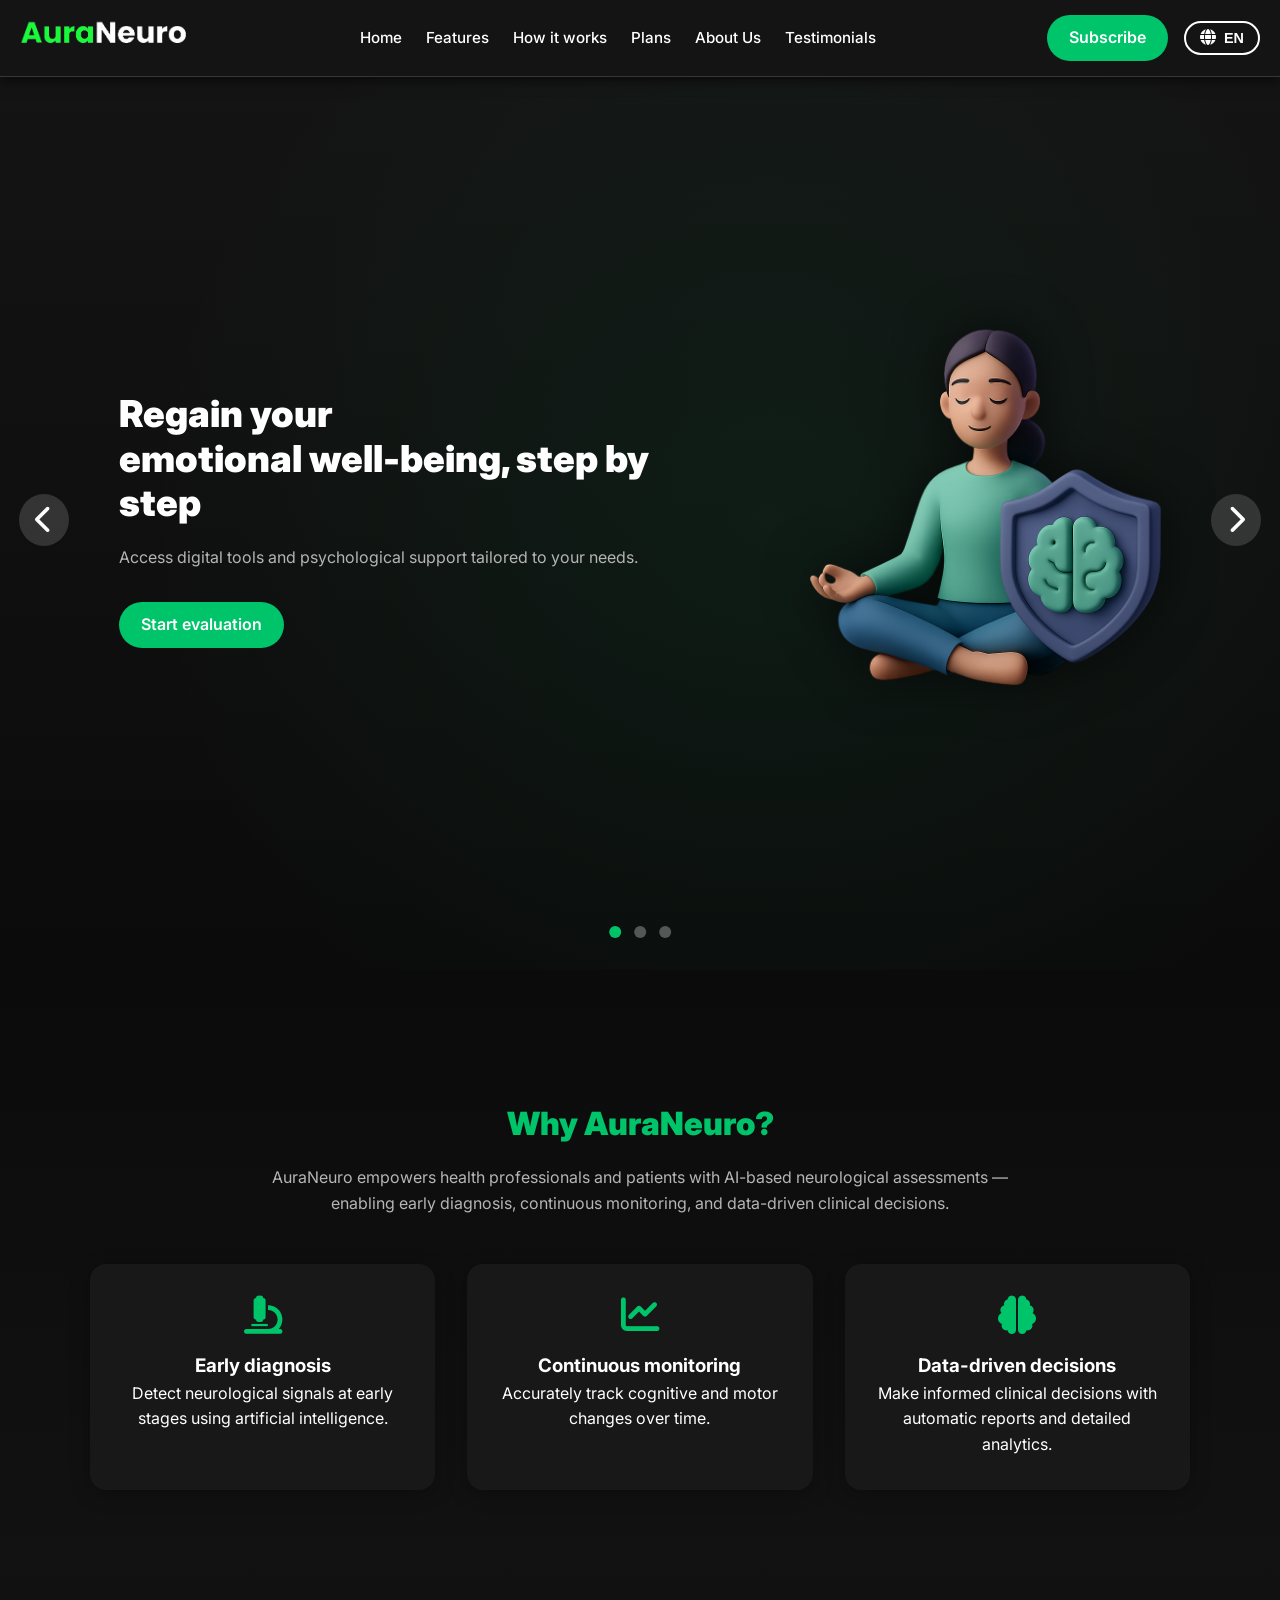
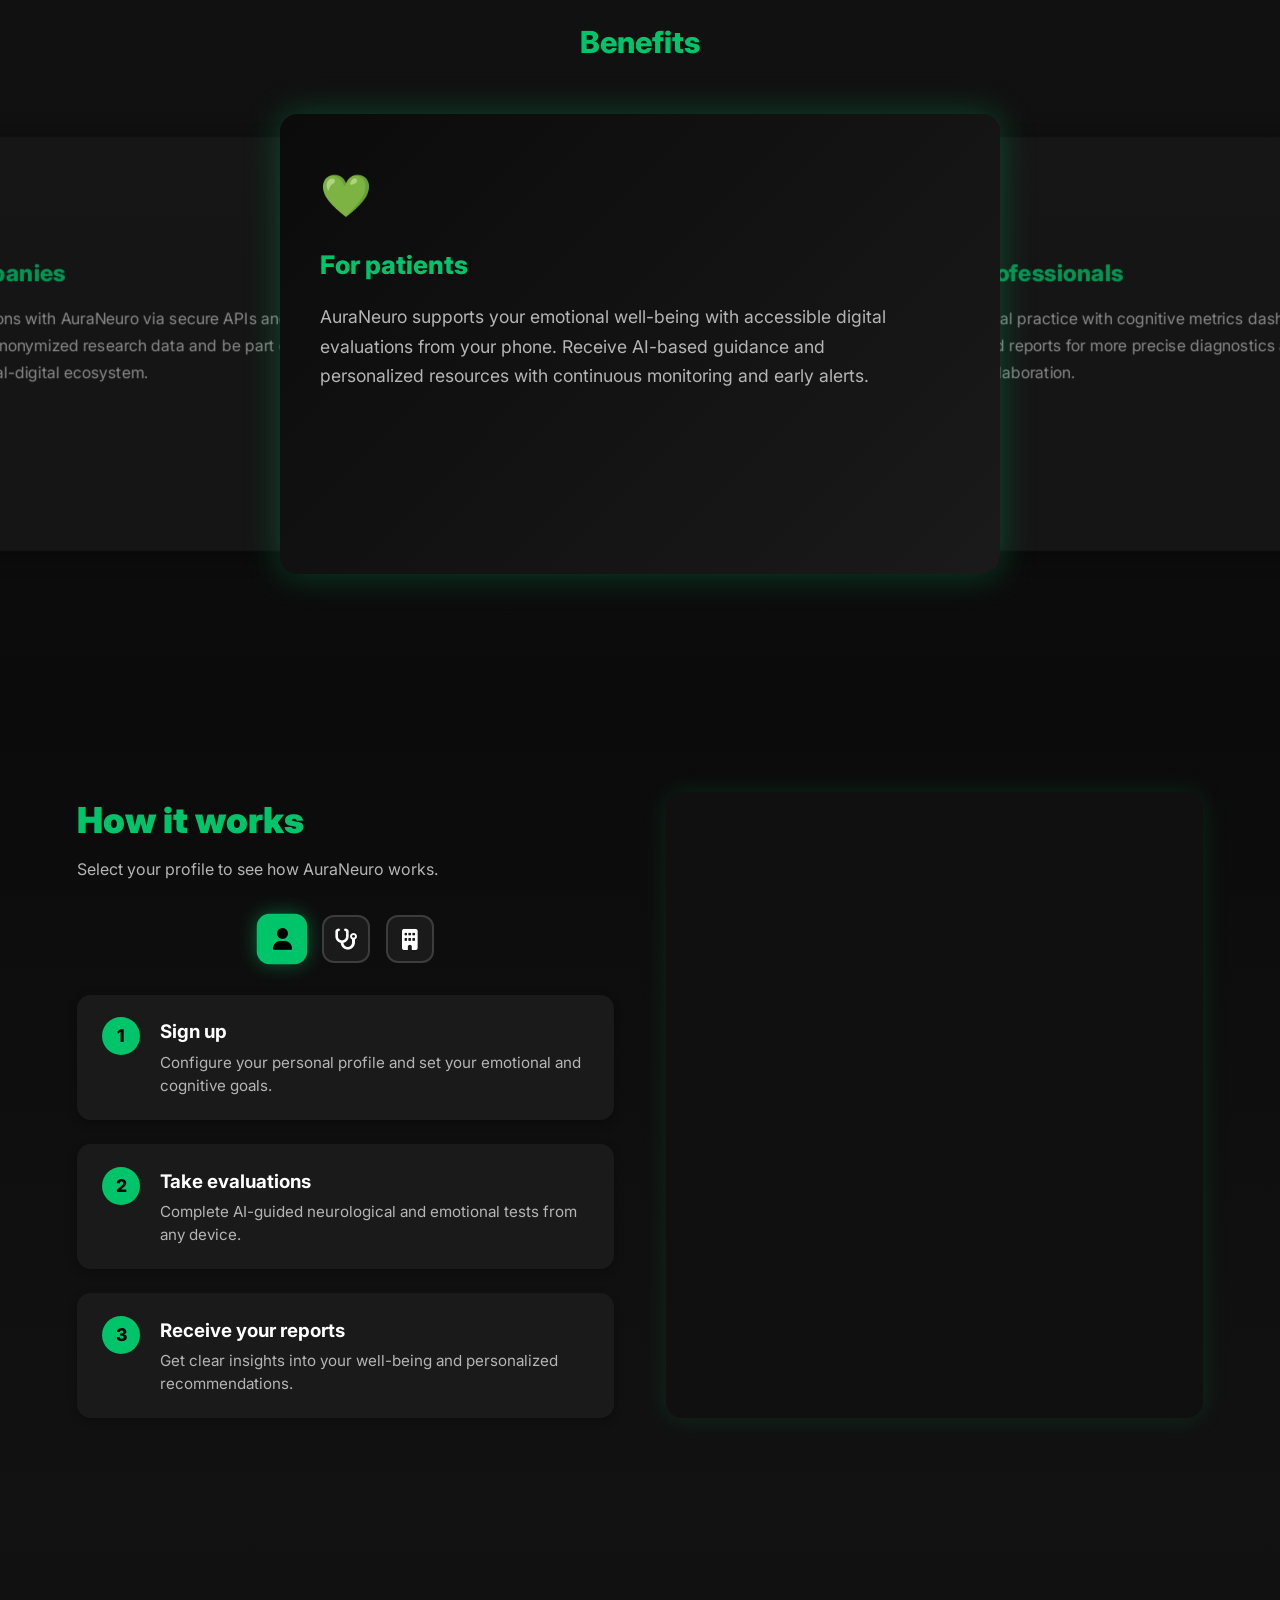
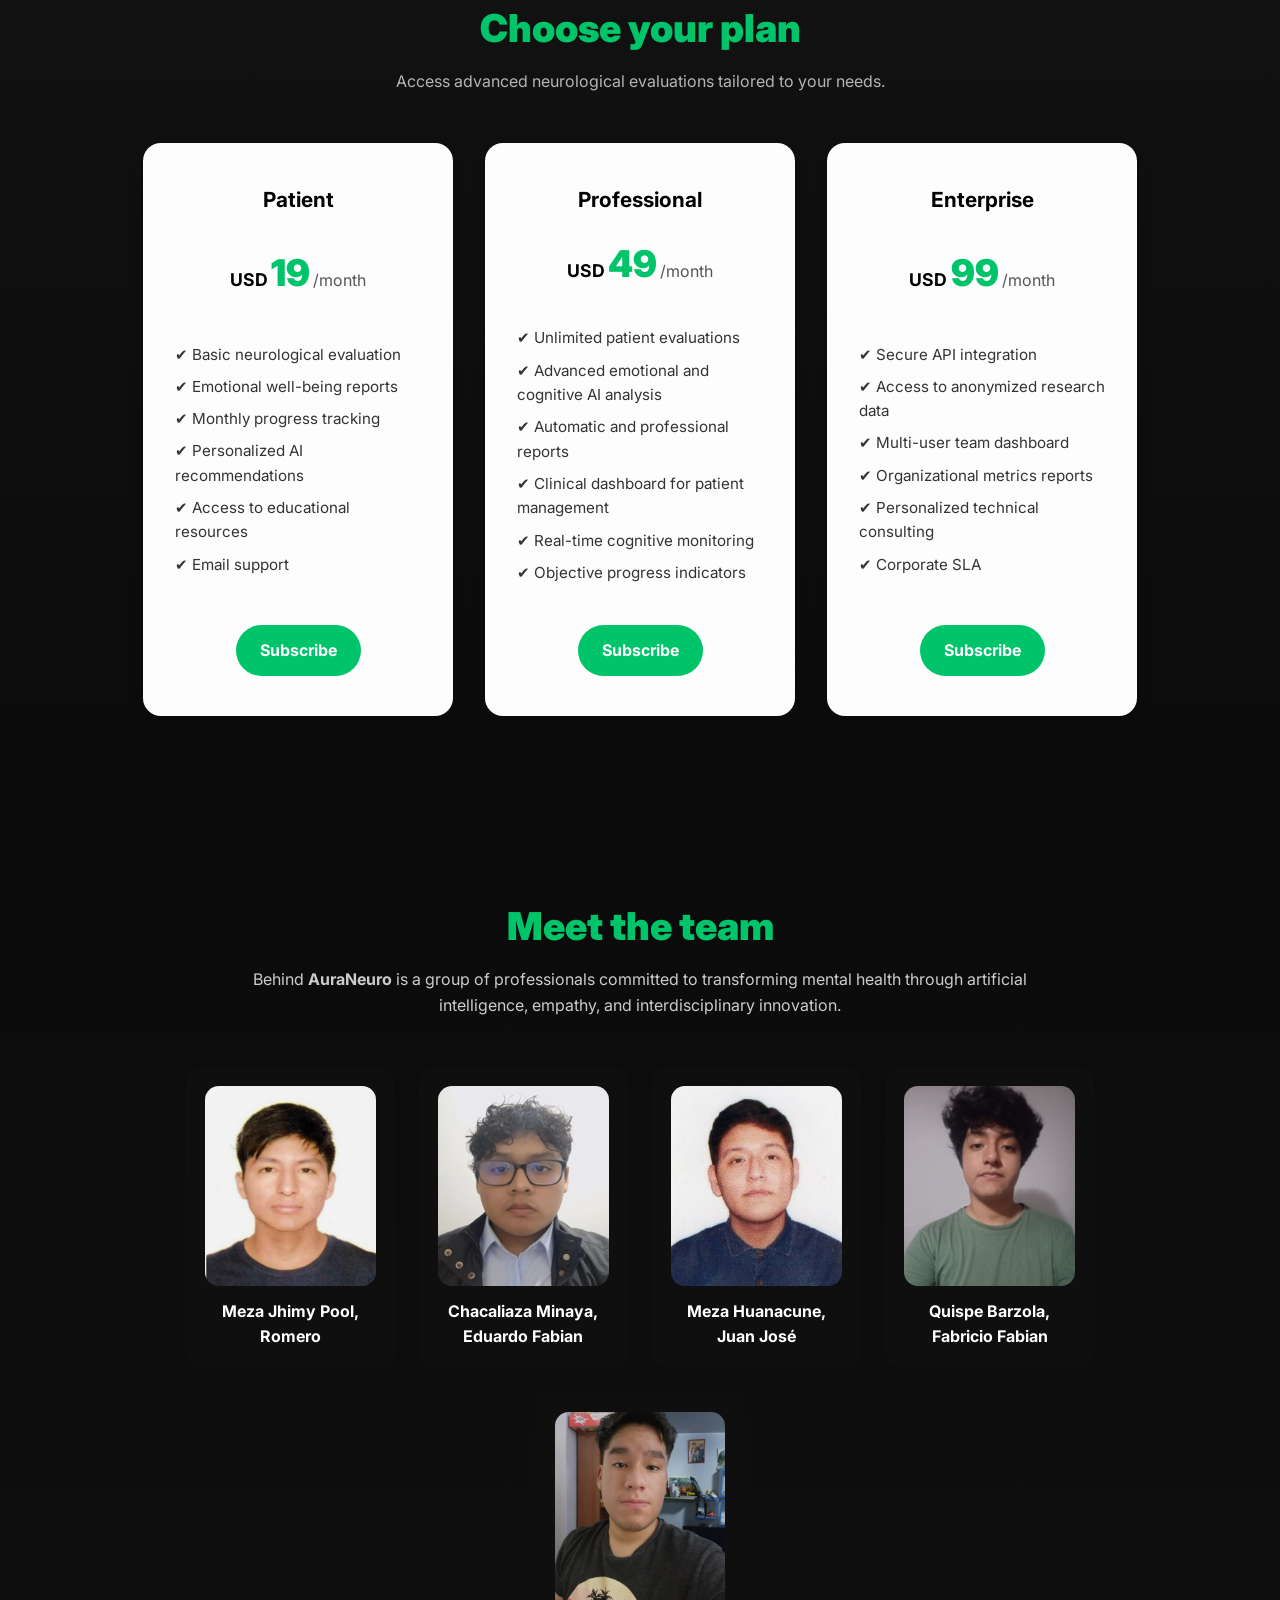
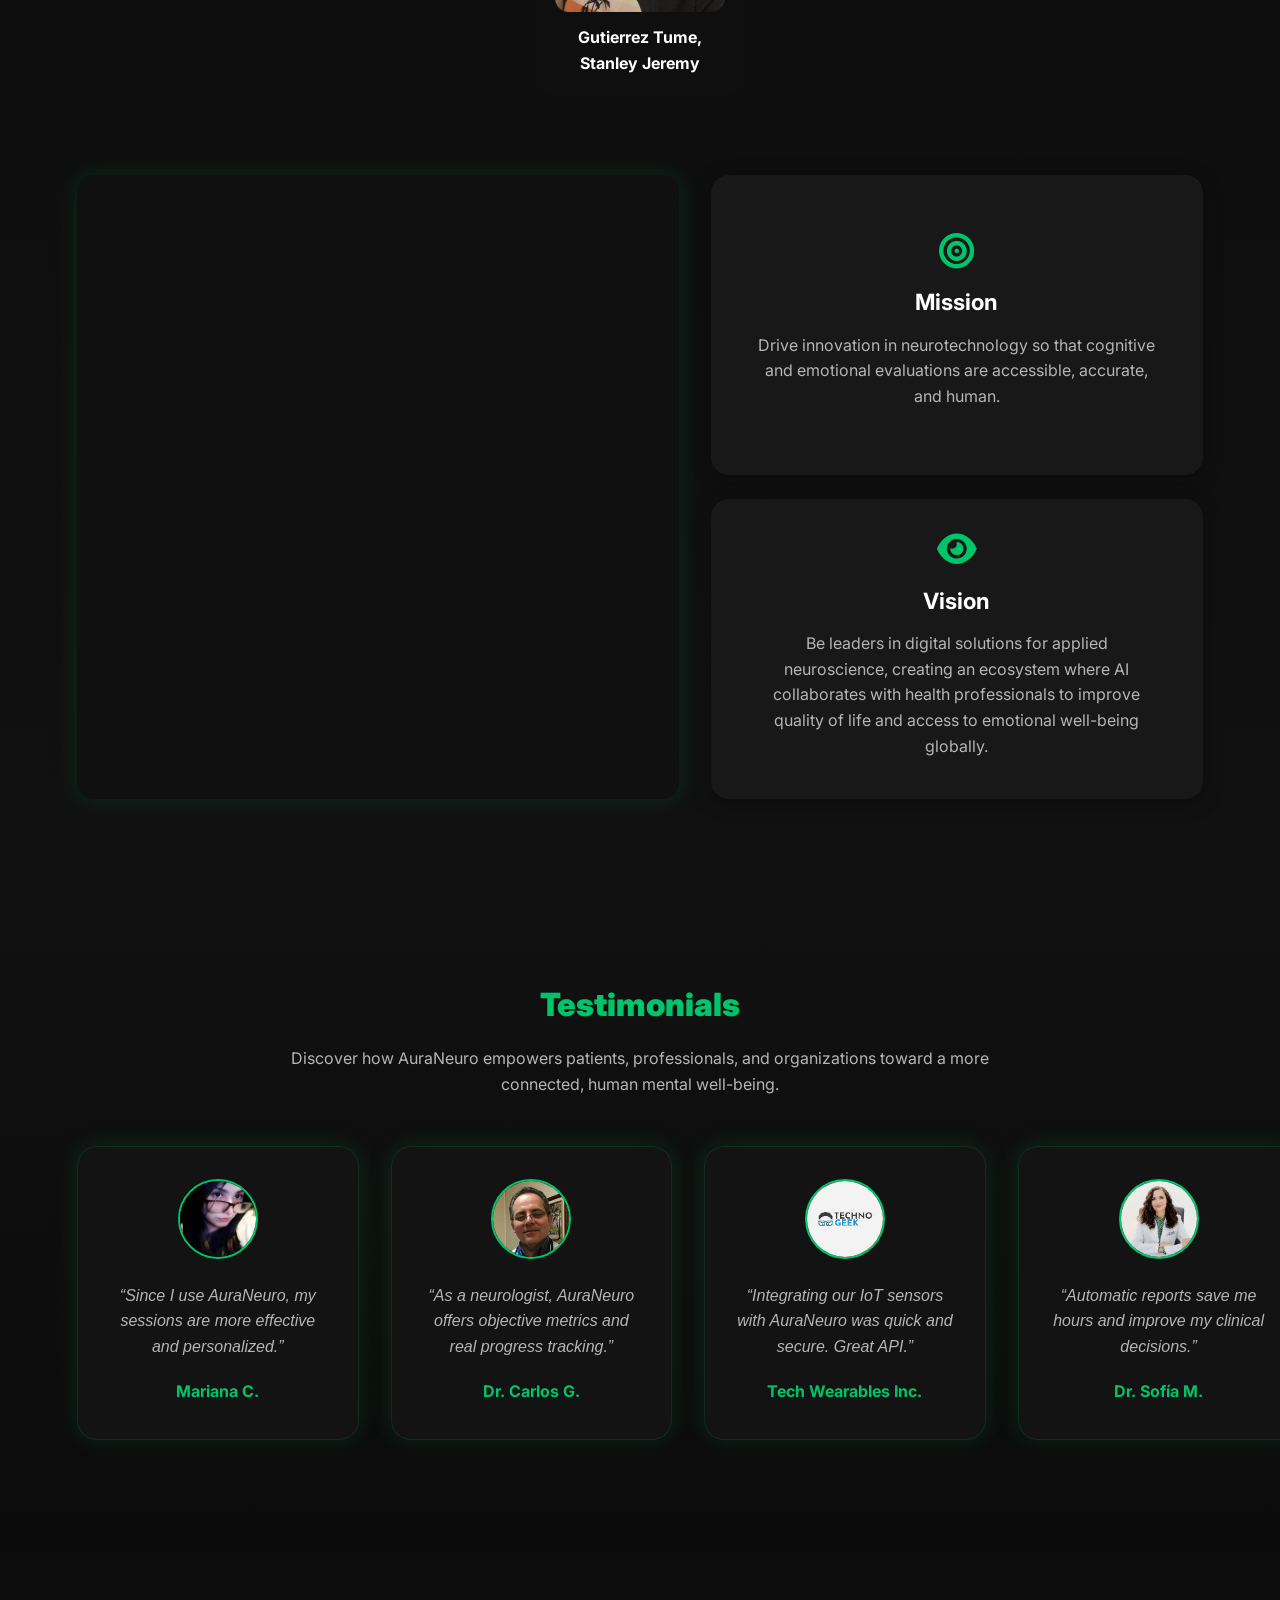
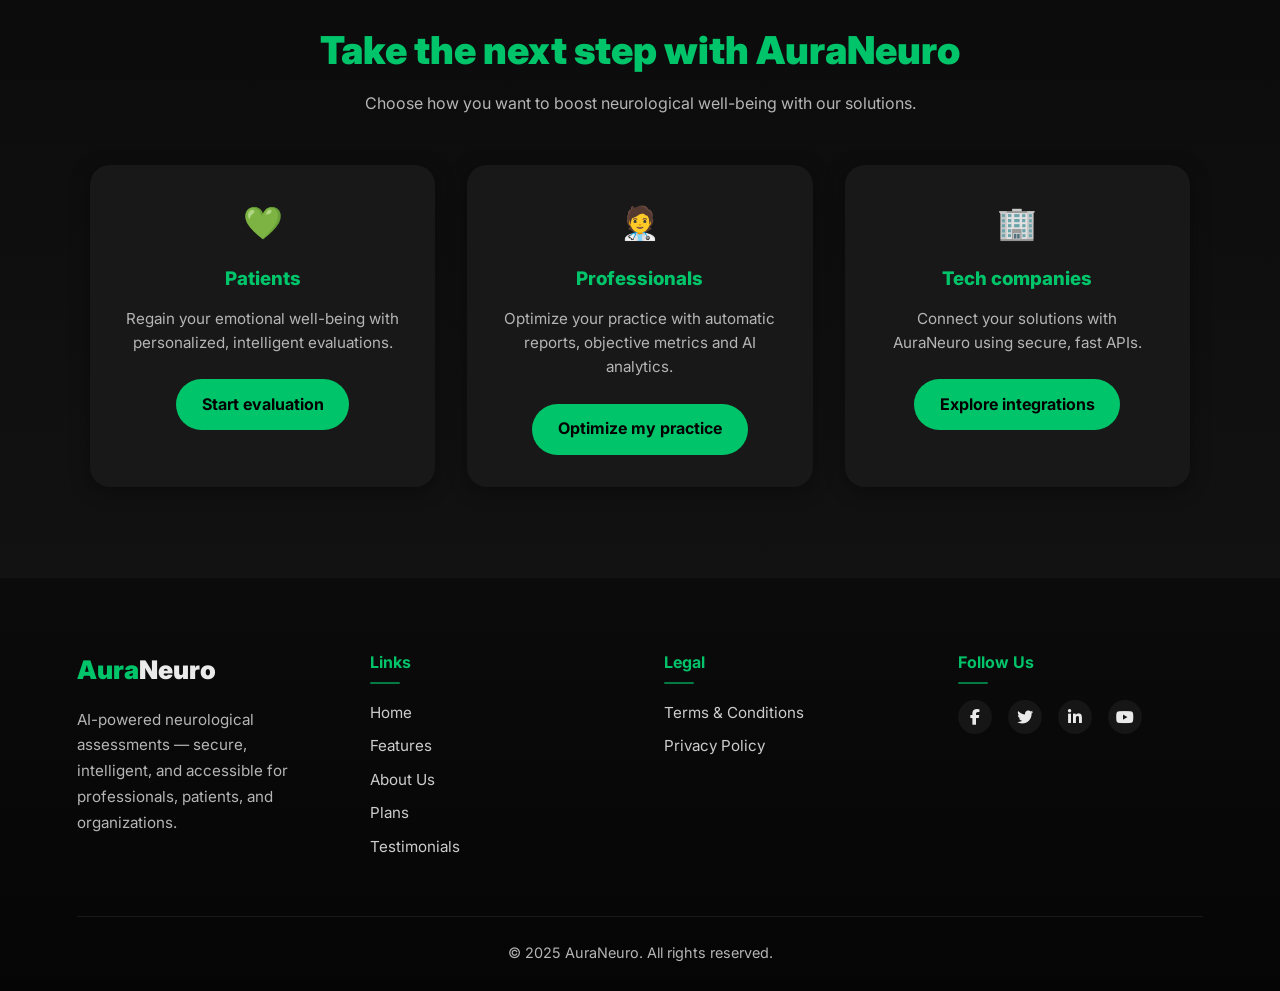
==== commit e85cd0cf: "fix(docs): logo AuraNeuro" ====
--- a/index.html
+++ b/index.html
@@ -19,7 +19,7 @@
 <header class="navbar bg-darker">
   <div class="navbar-container">
     <a href="#home" class="navbar-logo">
-      <imgs src="imgs/logo.png" alt="AuraNeuro" />
+      <img src="imgs/logo.png" alt="AuraNeuro" />
     </a>
 
     <button class="menu-toggle" aria-label="Abrir menú">
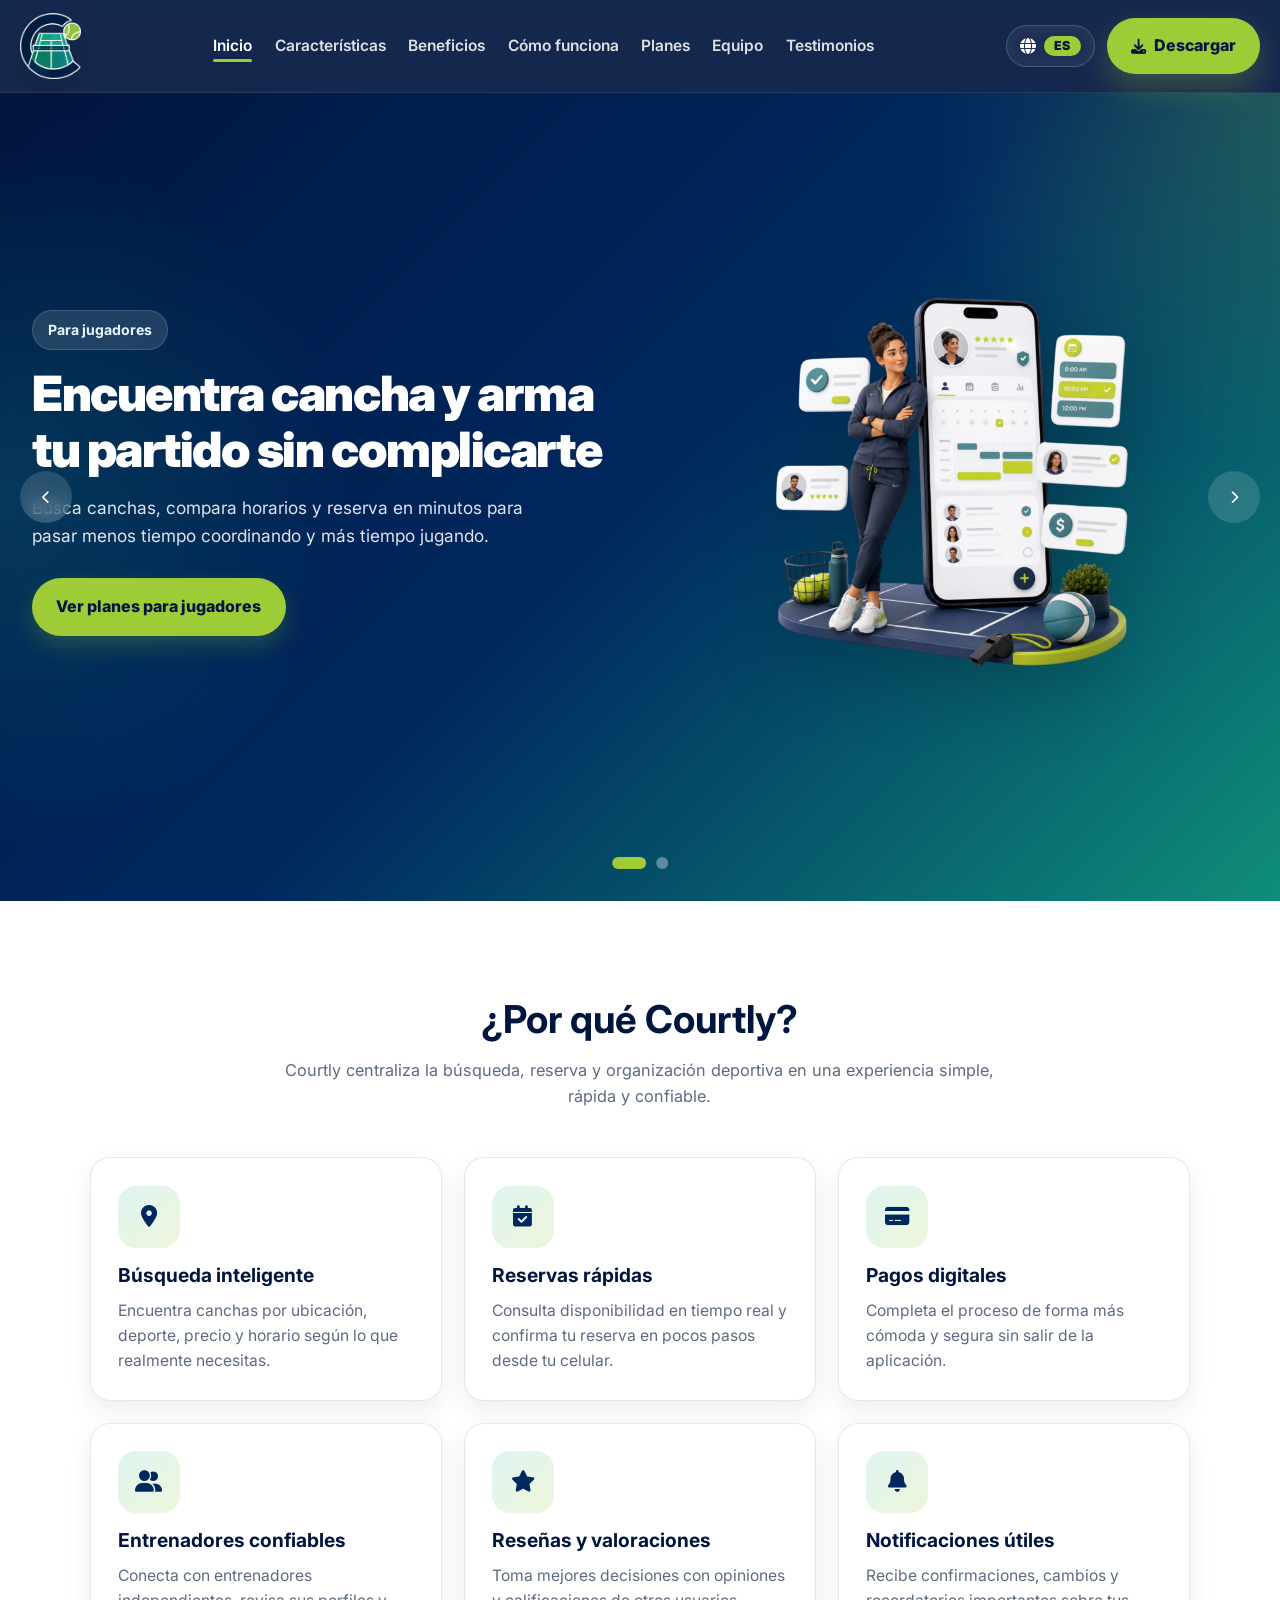
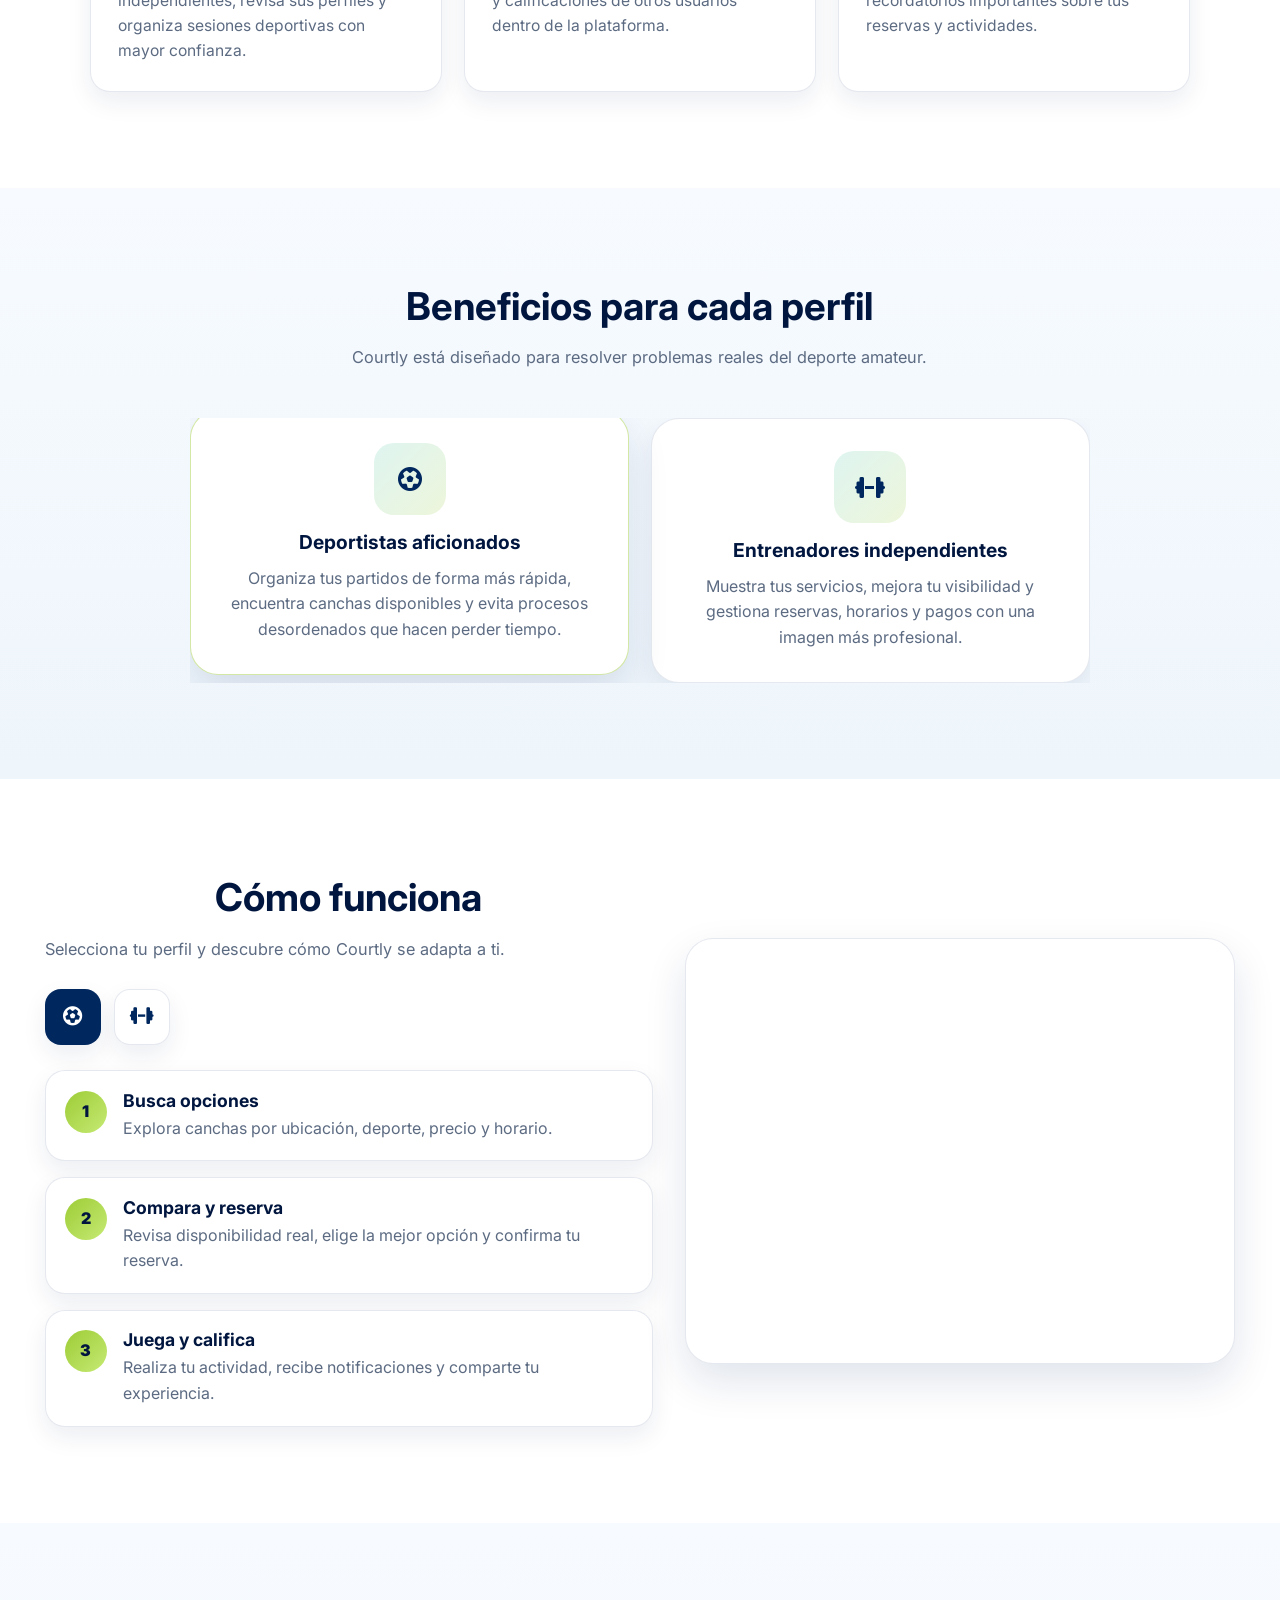
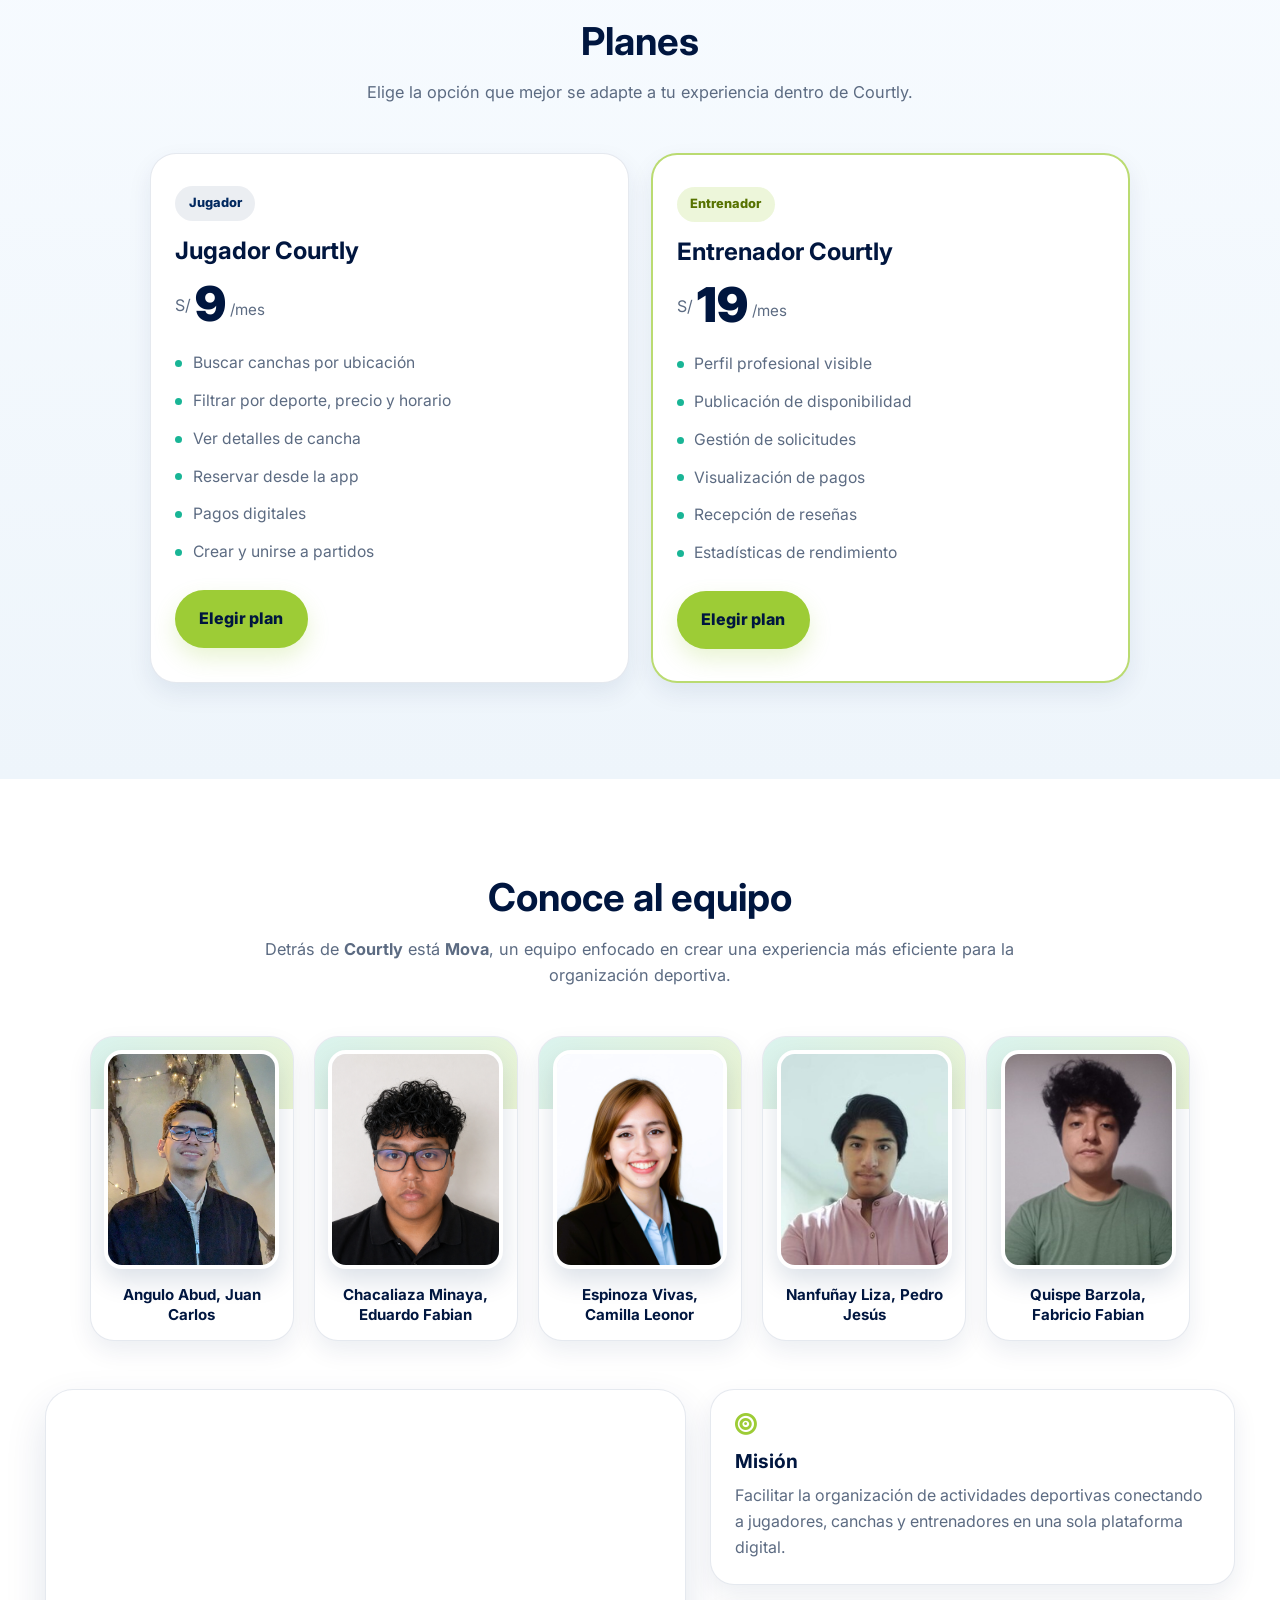
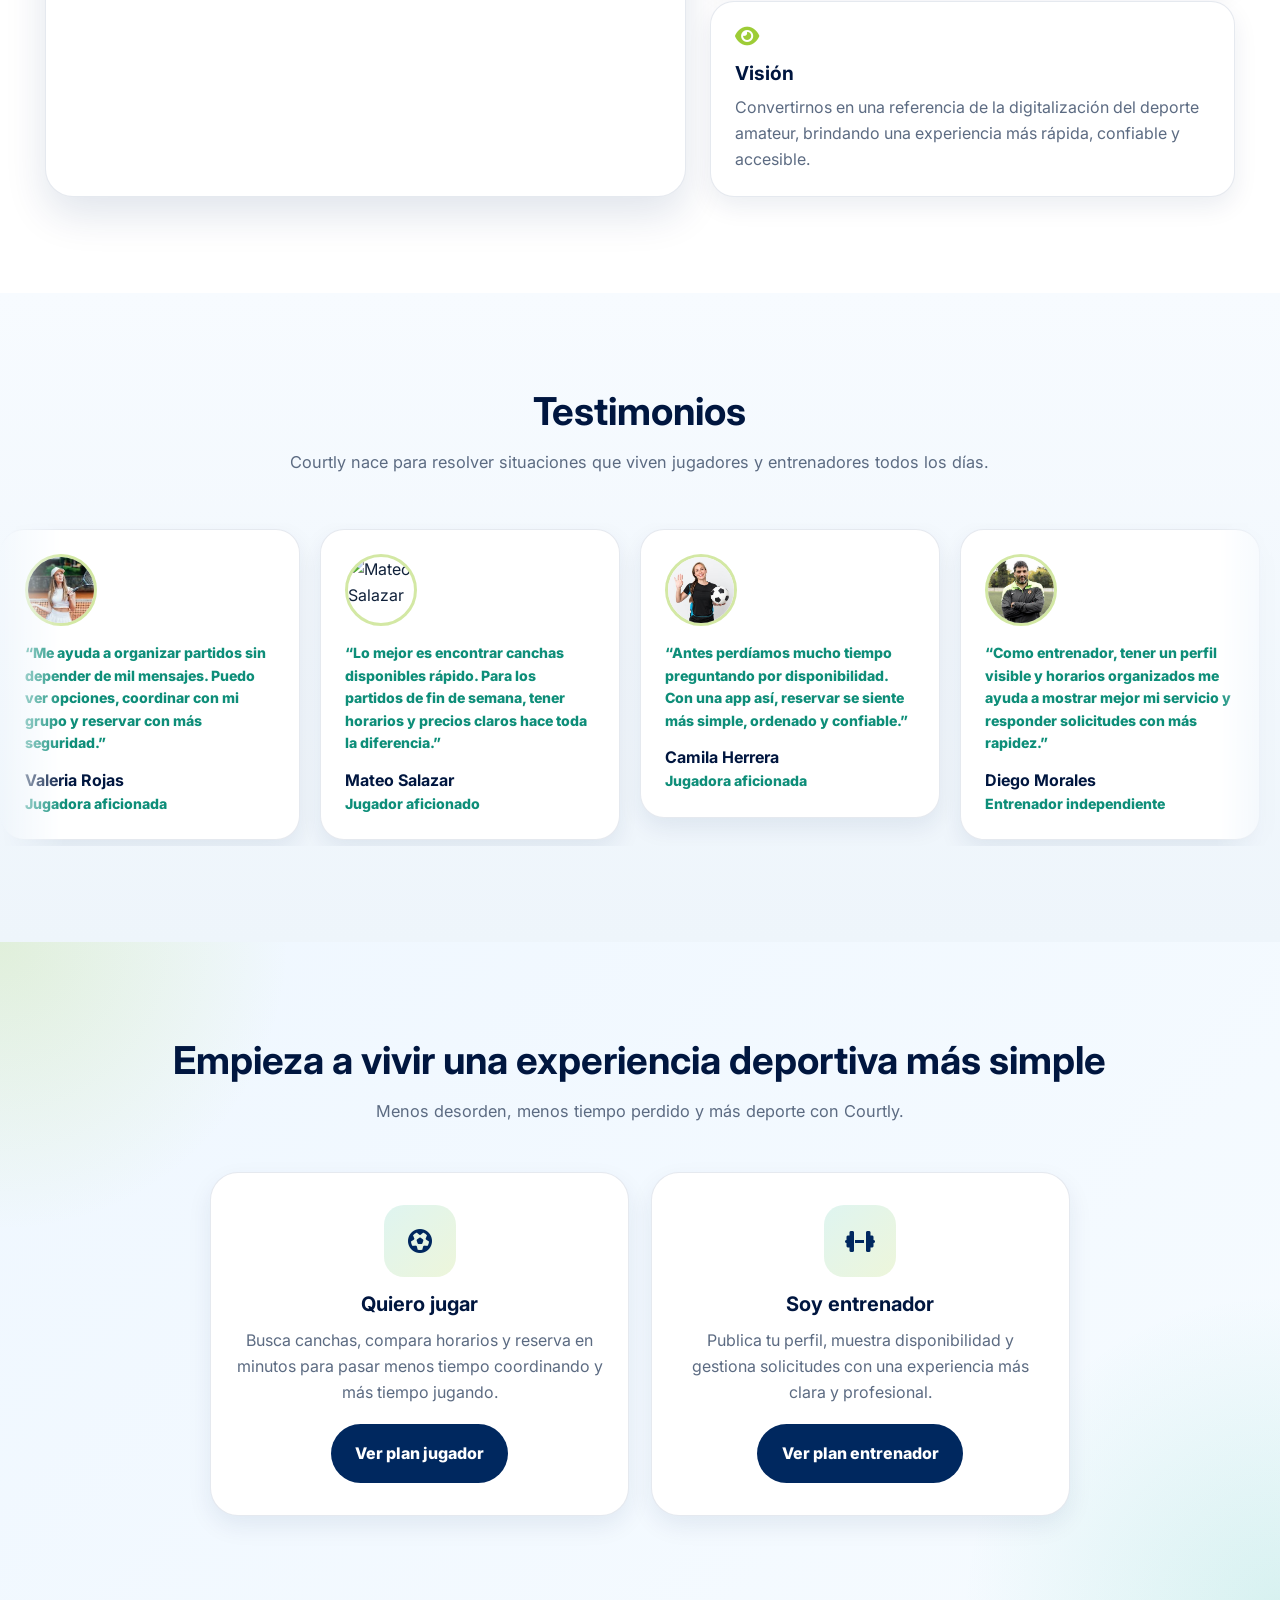
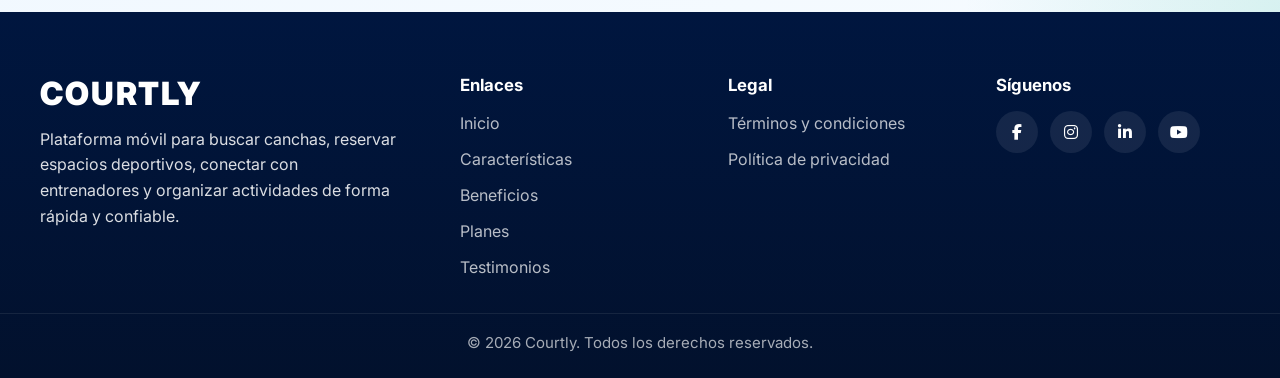
==== commit c8999aa5: "feat(landing-page): add Courtly landing page" ====
--- a/index.html
+++ b/index.html
@@ -3,503 +3,553 @@
 <head>
   <meta charset="UTF-8" />
   <meta name="viewport" content="width=device-width, initial-scale=1.0" />
-  <title>AuraNeuro</title>
-
-  <link href="https://fonts.googleapis.com/css2?family=Inter:wght@400;700;900&display=swap" rel="stylesheet">
+  <title>Courtly | Reserva. Juega. Disfruta.</title>
+
+  <meta name="description" content="Courtly te permite buscar y reservar canchas deportivas, conectar con entrenadores independientes y organizar tus partidos desde una sola app." />
+  <meta name="keywords" content="Courtly, reserva de canchas, entrenadores deportivos, partidos, app deportiva, deporte amateur" />
+  <meta name="author" content="Mova" />
+
+  <link rel="preconnect" href="https://fonts.googleapis.com">
+  <link rel="preconnect" href="https://fonts.gstatic.com" crossorigin>
+  <link href="https://fonts.googleapis.com/css2?family=Inter:wght@400;500;700;800;900&display=swap" rel="stylesheet">
   <link rel="stylesheet" href="https://cdnjs.cloudflare.com/ajax/libs/font-awesome/6.4.0/css/all.min.css">
   <link rel="stylesheet" href="styles.css">
   <script src="script.js" defer></script>
   <script src="language.js" defer></script>
 </head>
 
-<body class="bg-dark text-light">
-
-
-<!-- ==== HEADER ==== -->
-<header class="navbar bg-darker">
-  <div class="navbar-container">
-    <a href="#home" class="navbar-logo">
-      <img src="imgs/logo.png" alt="AuraNeuro" />
-    </a>
-
-    <button class="menu-toggle" aria-label="Abrir menú">
-      <i class="fa-solid fa-bars"></i>
+<body>
+
+  <!-- ===== HEADER ===== -->
+  <header class="navbar bg-darker">
+    <div class="navbar-container">
+      <a href="#home" class="navbar-logo">
+        <img src="imgs/logo.png" alt="Courtly logo" />
+      </a>
+
+      <button class="menu-toggle" aria-label="Abrir menú">
+        <i class="fa-solid fa-bars"></i>
+      </button>
+
+      <nav class="nav-links">
+        <ul>
+          <li><a href="#home" class="nav-item active" data-key="nav_home">Inicio</a></li>
+          <li><a href="#features" class="nav-item" data-key="nav_features">Características</a></li>
+          <li><a href="#benefits" class="nav-item" data-key="nav_benefits">Beneficios</a></li>
+          <li><a href="#how" class="nav-item" data-key="nav_how">Cómo funciona</a></li>
+          <li><a href="#plans" class="nav-item" data-key="nav_plans">Planes</a></li>
+          <li><a href="#team" class="nav-item" data-key="nav_team">Equipo</a></li>
+          <li><a href="#testimonials" class="nav-item" data-key="nav_testimonials">Testimonios</a></li>
+        </ul>
+      </nav>
+
+      <div class="header-actions">
+        <button class="lang-toggle" type="button" aria-label="Cambiar idioma">
+          <i class="fa-solid fa-globe"></i>
+          <span class="lang-label">ES</span>
+        </button>
+        <a href="#cta" class="btn-main btn-download" data-key="nav_download">Descargar</a>
+      </div>
+    </div>
+  </header>
+
+  <!-- ===== HERO ===== -->
+  <section id="home" class="hero-carousel bg-gradient">
+    <div class="carousel-container">
+
+      <div class="carousel-slide active">
+        <div class="hero-content">
+          <span class="hero-badge" data-key="hero_badge_1">Para jugadores</span>
+          <h1 data-key="hero_title_1">Encuentra cancha y arma tu partido sin complicarte</h1>
+          <p>
+            <span data-key="hero_text_1">Busca canchas, compara horarios y reserva en minutos para pasar menos tiempo coordinando y más tiempo jugando.</span>
+          </p>
+          <div class="hero-buttons">
+            <a href="#plans" class="btn-main" data-key="hero_btn_plans_1">Ver planes para jugadores</a>
+          </div>
+        </div>
+        <div class="hero-image">
+          <img src="imgs/slide1.png" alt="Buscar y reservar canchas con Courtly">
+        </div>
+      </div>
+
+      <div class="carousel-slide">
+        <div class="hero-content">
+          <span class="hero-badge" data-key="hero_badge_2">Para entrenadores</span>
+          <h1 data-key="hero_title_2">Haz visible tu servicio y organiza tus entrenamientos</h1>
+          <p>
+            <span data-key="hero_text_2">Publica tu perfil, muestra disponibilidad y gestiona solicitudes con una experiencia más clara y profesional.</span>
+          </p>
+          <div class="hero-buttons">
+            <a href="#plans" class="btn-main" data-key="hero_btn_plans_2">Ver planes para entrenadores</a>
+          </div>
+        </div>
+        <div class="hero-image">
+          <img src="imgs/slide2.png" alt="Reservas y gestión deportiva en Courtly">
+        </div>
+      </div>
+
+    </div>
+
+    <button class="carousel-control prev" aria-label="Anterior">
+      <i class="fa-solid fa-chevron-left"></i>
     </button>
-
-    <nav class="nav-links">
-      <ul>
-        <li><a href="index.html#home" class="nav-item" data-key="home">Inicio</a></li>
-        <li><a href="index.html#features" class="nav-item" data-key="features">Características</a></li>
-        <li><a href="index.html#how" class="nav-item" data-key="how">Cómo funciona</a></li>
-        <li><a href="index.html#plans" class="nav-item" data-key="plans">Planes</a></li>
-        <li><a href="index.html#team" class="nav-item" data-key="about">Sobre Nosotros</a></li>
-        <li><a href="index.html#testimonials" class="nav-item" data-key="testimonials">Testimonios</a></li>
-      </ul>
-    </nav>
-
-    <div class="header-actions">
-      <a href="https://frontend-auro-neuro-two.vercel.app/" class="btn-main" data-key="subscribe">Suscribirse</a>
-      <button class="lang-toggle">
-        <span class="lang-icon"><i class="fa-solid fa-globe"></i></span>
-        <span>ES</span>
-      </button>
-    </div>
-  </div>
-</header>
-
-<!-- ==== HERO ==== -->
-<section id="home" class="hero-carousel bg-gradient">
-  <div class="carousel-container">
-
-    <div class="carousel-slide active">
-      <div class="hero-content">
-        <h1 data-key="hero1_title">Recupera tu bienestar<br>emocional, paso a paso</h1>
-        <p data-key="hero1_text">Accede a herramientas digitales y acompañamiento psicológico adaptado a tus necesidades.</p>
-        <a href="#patients" class="btn-main" data-key="hero1_btn">Comenzar evaluación</a>
-      </div>
-      <div class="hero-image">
-        <img src="imgs/slide1.png" alt="AuraNeuro pacientes bienestar">
-      </div>
-    </div>
-
-    <div class="carousel-slide">
-      <div class="hero-content">
-        <h1 data-key="hero2_title">Gestiona tus pacientes<br>y tu práctica terapéutica de forma inteligente</h1>
-        <p data-key="hero2_text">Administra sesiones, registros y progreso desde una sola plataforma diseñada para ti.</p>
-        <a href="#professionals" class="btn-main" data-key="hero2_btn">Optimizar mi práctica</a>
-      </div>
-      <div class="hero-image">
-        <img src="imgs/slide2.png" alt="AuraNeuro profesionales gestión">
-      </div>
-    </div>
-
-    <div class="carousel-slide">
-      <div class="hero-content">
-        <h1 data-key="hero3_title">Integra tu tecnología<br>al futuro de la neurología digital</h1>
-        <p data-key="hero3_text">Colabora con AuraNeuro y conecta tus dispositivos médicos mediante integraciones API seguras, compatibles con estándares internacionales.</p>
-        <a href="#contact" class="btn-main" data-key="hero3_btn">Explorar integraciones</a>
-      </div>
-      <div class="hero-image">
-        <img src="imgs/slide3.png" alt="AuraNeuro integración tecnológica">
-      </div>
-    </div>
-  </div>
-
-  <button class="carousel-control prev"><i class="fa-solid fa-chevron-left"></i></button>
-  <button class="carousel-control next"><i class="fa-solid fa-chevron-right"></i></button>
-
-  <div class="carousel-indicators">
-    <span class="dot active"></span>
-    <span class="dot"></span>
-    <span class="dot"></span>
+    <button class="carousel-control next" aria-label="Siguiente">
+      <i class="fa-solid fa-chevron-right"></i>
+    </button>
+
+    <div class="carousel-indicators">
+      <span class="dot active"></span>
+      <span class="dot"></span>
+    </div>
+  </section>
+
+  <!-- ===== FEATURES ===== -->
+  <section id="features" class="value-prop-slider section-light">
+    <div class="container">
+      <h2 data-key="features_title">¿Por qué Courtly?</h2>
+      <p class="subtitle">
+        <span data-key="features_subtitle">Courtly centraliza la búsqueda, reserva y organización deportiva
+        en una experiencia simple, rápida y confiable.</span>
+      </p>
+
+      <div class="value-cards">
+        <div class="card">
+          <div class="card-icon"><i class="fa-solid fa-location-dot"></i></div>
+          <h3 data-key="feature_1_title">Búsqueda inteligente</h3>
+          <p>
+            <span data-key="feature_1_text">Encuentra canchas por ubicación, deporte, precio y horario
+            según lo que realmente necesitas.</span>
+          </p>
+        </div>
+
+        <div class="card">
+          <div class="card-icon"><i class="fa-solid fa-calendar-check"></i></div>
+          <h3 data-key="feature_2_title">Reservas rápidas</h3>
+          <p>
+            <span data-key="feature_2_text">Consulta disponibilidad en tiempo real y confirma tu reserva
+            en pocos pasos desde tu celular.</span>
+          </p>
+        </div>
+
+        <div class="card">
+          <div class="card-icon"><i class="fa-solid fa-credit-card"></i></div>
+          <h3 data-key="feature_3_title">Pagos digitales</h3>
+          <p>
+            <span data-key="feature_3_text">Completa el proceso de forma más cómoda y segura
+            sin salir de la aplicación.</span>
+          </p>
+        </div>
+
+        <div class="card">
+          <div class="card-icon"><i class="fa-solid fa-user-group"></i></div>
+          <h3 data-key="feature_4_title">Entrenadores confiables</h3>
+          <p>
+            <span data-key="feature_4_text">Conecta con entrenadores independientes, revisa sus perfiles
+            y organiza sesiones deportivas con mayor confianza.</span>
+          </p>
+        </div>
+
+        <div class="card">
+          <div class="card-icon"><i class="fa-solid fa-star"></i></div>
+          <h3 data-key="feature_5_title">Reseñas y valoraciones</h3>
+          <p>
+            <span data-key="feature_5_text">Toma mejores decisiones con opiniones y calificaciones
+            de otros usuarios dentro de la plataforma.</span>
+          </p>
+        </div>
+
+        <div class="card">
+          <div class="card-icon"><i class="fa-solid fa-bell"></i></div>
+          <h3 data-key="feature_6_title">Notificaciones útiles</h3>
+          <p>
+            <span data-key="feature_6_text">Recibe confirmaciones, cambios y recordatorios
+            importantes sobre tus reservas y actividades.</span>
+          </p>
+        </div>
+      </div>
+    </div>
+  </section>
+
+  <!-- ===== BENEFITS ===== -->
+  <section id="benefits" class="audience-benefits section-soft">
+  <div class="container">
+    <h2 data-key="benefits_title">Beneficios para cada perfil</h2>
+    <p class="subtitle">
+      <span data-key="benefits_subtitle">Courtly está diseñado para resolver problemas reales del deporte amateur.</span>
+    </p>
+
+    <div class="benefit-slider">
+      <div class="benefit-track">
+
+        <div class="benefit-card active">
+          <div class="benefit-symbol"><i class="fa-solid fa-futbol"></i></div>
+          <h3 data-key="benefit_1_title">Deportistas aficionados</h3>
+          <p>
+            <span data-key="benefit_1_text">Organiza tus partidos de forma más rápida, encuentra canchas
+            disponibles y evita procesos desordenados que hacen perder tiempo.</span>
+          </p>
+        </div>
+
+        <div class="benefit-card">
+          <div class="benefit-symbol"><i class="fa-solid fa-dumbbell"></i></div>
+          <h3 data-key="benefit_2_title">Entrenadores independientes</h3>
+          <p>
+            <span data-key="benefit_2_text">Muestra tus servicios, mejora tu visibilidad y gestiona reservas,
+            horarios y pagos con una imagen más profesional.</span>
+          </p>
+        </div>
+
+      </div>
+    </div>
   </div>
 </section>
 
-<!-- ==== FEATURES ==== -->
-<section id="features" class="value-prop-slider">
-
-  <h2 data-key="features_title">¿Por qué AuraNeuro?</h2>
-  <p class="subtitle" data-key="features_subtitle">
-    AuraNeuro impulsa a profesionales de la salud y pacientes con evaluaciones neurológicas 
-    basadas en IA — permitiendo diagnóstico temprano, monitoreo continuo y decisiones clínicas 
-    basadas en datos.
-  </p>
-
-  <div class="value-cards">
-    <div class="card">
-      <i class="fa-solid fa-microscope"></i>
-      <h3 data-key="feature_card1_title">Diagnóstico temprano</h3>
-      <p data-key="feature_card1_text">Detecta señales neurológicas desde etapas iniciales con inteligencia artificial.</p>
-    </div>
-    <div class="card">
-      <i class="fa-solid fa-chart-line"></i>
-      <h3 data-key="feature_card2_title">Monitoreo continuo</h3>
-      <p data-key="feature_card2_text">Seguimiento preciso de cambios cognitivos y motores a lo largo del tiempo.</p>
-    </div>
-    <div class="card">
-      <i class="fa-solid fa-brain"></i>
-      <h3 data-key="feature_card3_title">Decisiones basadas en datos</h3>
-      <p data-key="feature_card3_text">Toma decisiones clínicas con reportes automáticos y análisis detallado.</p>
-    </div>
-  </div>
-</section>
-
-<!-- ==== ABOUT ==== -->
-<section id="about" class="audience-benefits">
-  <h2 data-key="about_title">Beneficios</h2>
-
-  <div class="benefit-slider">
-    <div class="benefit-track">
-
-      <div class="benefit-card active">
-        <div class="emoji">💚</div>
-        <h3 data-key="about_card1_title">Pacientes</h3>
-        <p data-key="about_card1_text">
-          AuraNeuro te acompaña en tu proceso de bienestar emocional, ofreciendo evaluaciones 
-          digitales accesibles desde tu móvil. Recibe orientación basada en IA y recursos 
-          personalizados que ayudan a mejorar tu calidad de vida, con monitoreo constante 
-          de tu progreso y alertas tempranas ante cambios significativos.
-        </p>
-      </div>
-
-      <div class="benefit-card">
-        <div class="emoji">🧑‍⚕️</div>
-        <h3 data-key="about_card2_title">Profesionales de la salud</h3>
-        <p data-key="about_card2_text">
-          Optimiza tu práctica clínica con paneles de métricas cognitivas y reportes automáticos. 
-          AuraNeuro transforma los datos de tus pacientes en insights útiles para diagnósticos más 
-          precisos, seguimiento detallado y colaboración interdisciplinaria dentro del ecosistema digital.
-        </p>
-      </div>
-
-      <div class="benefit-card">
-        <div class="emoji">🏢</div>
-        <h3 data-key="about_card3_title">Empresas tecnológicas</h3>
-        <p data-key="about_card3_text">
-          Integra tus soluciones con AuraNeuro mediante APIs seguras y estándares internacionales. 
-          Accede a datos anonimizados para investigación, mejora tus productos y forma parte de 
-          un ecosistema médico-digital interoperable orientado al bienestar mental global.
-        </p>
-      </div>
-
-    </div>
-  </div>
-</section>
-
-<!-- ==== HOW ==== -->
-<section id="how" class="how-it-works">
-  <div class="container">
-    <div class="how-content">
-      <div class="steps-column">
-        <h2 data-key="how_title">Cómo funciona</h2>
-        <p class="subtitle" data-key="how_subtitle">Selecciona tu perfil para ver cómo funciona AuraNeuro.</p>
-
-        <div class="how-selector">
-          <button class="how-icon active" data-target="paciente">
-            <i class="fa-solid fa-user"></i>
-          </button>
-
-          <button class="how-icon" data-target="profesional">
-            <i class="fa-solid fa-stethoscope"></i>
-          </button>
-
-          <button class="how-icon" data-target="empresarial">
-            <i class="fa-solid fa-building"></i>
-          </button>
-        </div>
-
-        <div class="steps">
-          <div class="step-card">
-            <div class="step-number">1</div>
-            <div class="step-info">
-              <h3 data-key="how_step1_title">Regístrate</h3>
-              <p data-key="how_step1_text">Configura tu perfil personal y elige tus objetivos emocionales y cognitivos.</p>
+  <!-- ===== HOW IT WORKS ===== -->
+  <section id="how" class="how-it-works section-light">
+    <div class="container">
+      <div class="how-content">
+
+        <div class="steps-column">
+          <h2 data-key="how_title">Cómo funciona</h2>
+          <p class="subtitle">
+            <span data-key="how_subtitle">Selecciona tu perfil y descubre cómo Courtly se adapta a ti.</span>
+          </p>
+
+          <div class="how-selector">
+            <button class="how-icon active" data-target="jugador" aria-label="Jugador">
+              <i class="fa-solid fa-futbol"></i>
+            </button>
+
+            <button class="how-icon" data-target="entrenador" aria-label="Entrenador">
+              <i class="fa-solid fa-dumbbell"></i>
+            </button>
+          </div>
+
+          <div class="steps">
+            <div class="step-card">
+              <div class="step-number">1</div>
+              <div class="step-info">
+                <h3 id="how-step1-title">Busca opciones</h3>
+                <p id="how-step1-text">
+                  Explora canchas por ubicación, deporte, precio y horario.
+                </p>
+              </div>
             </div>
-          </div>
-
-          <div class="step-card">
-            <div class="step-number">2</div>
-            <div class="step-info">
-              <h3 data-key="how_step2_title">Realiza evaluaciones</h3>
-              <p data-key="how_step2_text">Completa pruebas neurológicas y emocionales guiadas por IA desde cualquier dispositivo.</p>
+
+            <div class="step-card">
+              <div class="step-number">2</div>
+              <div class="step-info">
+                <h3 id="how-step2-title">Compara y reserva</h3>
+                <p id="how-step2-text">
+                  Revisa disponibilidad real, elige la mejor opción y confirma tu reserva.
+                </p>
+              </div>
             </div>
-          </div>
-
-          <div class="step-card">
-            <div class="step-number">3</div>
-            <div class="step-info">
-              <h3 data-key="how_step3_title">Recibe tus reportes</h3>
-              <p data-key="how_step3_text">Obtén análisis claros de tu bienestar y recomendaciones para mejorar día a día.</p>
+
+            <div class="step-card">
+              <div class="step-number">3</div>
+              <div class="step-info">
+                <h3 id="how-step3-title">Juega y califica</h3>
+                <p id="how-step3-text">
+                  Realiza tu actividad, recibe notificaciones y comparte tu experiencia.
+                </p>
+              </div>
             </div>
           </div>
         </div>
-      </div>
-
-      <div class="video-column">
-        <div class="video-wrapper">
+
+        <div class="video-column">
+          <div class="video-wrapper">
+            <iframe
+              src="https://www.youtube.com/embed/dQw4w9WgXcQ?rel=0&controls=1"
+              title="Presentación Courtly"
+              frameborder="0"
+              allowfullscreen>
+            </iframe>
+          </div>
+        </div>
+
+      </div>
+    </div>
+  </section>
+
+  <!-- ===== PLANS ===== -->
+  <section id="plans" class="pricing-section section-soft">
+    <div class="container">
+      <h2 data-key="plans_title">Planes</h2>
+      <p class="subtitle">
+        <span data-key="plans_subtitle">Elige la opción que mejor se adapte a tu experiencia dentro de Courtly.</span>
+      </p>
+
+      <div class="pricing-cards">
+        <div class="plan-card">
+          <span class="plan-badge" data-key="plan_player_badge">Jugador</span>
+          <h3 data-key="plan_player_title">Jugador Courtly</h3>
+          <div class="price">
+            <span class="currency">S/</span>
+            <span class="amount">9</span>
+            <span class="period" data-key="plan_player_period">/mes</span>
+          </div>
+
+          <ul class="features">
+            <li data-key="plan_player_1">Buscar canchas por ubicación</li>
+            <li data-key="plan_player_2">Filtrar por deporte, precio y horario</li>
+            <li data-key="plan_player_3">Ver detalles de cancha</li>
+            <li data-key="plan_player_4">Reservar desde la app</li>
+            <li data-key="plan_player_5">Pagos digitales</li>
+            <li data-key="plan_player_6">Crear y unirse a partidos</li>
+          </ul>
+
+          <a href="#cta" class="btn-main" data-key="plan_player_cta">Elegir plan</a>
+        </div>
+
+        <div class="plan-card featured">
+          <span class="plan-badge highlight-badge" data-key="plan_trainer_badge">Entrenador</span>
+          <h3 data-key="plan_trainer_title">Entrenador Courtly</h3>
+          <div class="price">
+            <span class="currency">S/</span>
+            <span class="amount">19</span>
+            <span class="period" data-key="plan_trainer_period">/mes</span>
+          </div>
+
+          <ul class="features">
+            <li data-key="plan_trainer_1">Perfil profesional visible</li>
+            <li data-key="plan_trainer_2">Publicación de disponibilidad</li>
+            <li data-key="plan_trainer_3">Gestión de solicitudes</li>
+            <li data-key="plan_trainer_4">Visualización de pagos</li>
+            <li data-key="plan_trainer_5">Recepción de reseñas</li>
+            <li data-key="plan_trainer_6">Estadísticas de rendimiento</li>
+          </ul>
+
+          <a href="#cta" class="btn-main" data-key="plan_trainer_cta">Elegir plan</a>
+        </div>
+      </div>
+    </div>
+  </section>
+
+  <!-- ===== TEAM ===== -->
+  <section id="team" class="team-section section-light">
+    <div class="container">
+      <h2 data-key="team_title">Conoce al equipo</h2>
+      <p class="subtitle">
+        <span data-key="team_subtitle">Detrás de <strong>Courtly</strong> está <strong>Mova</strong>, un equipo enfocado en
+        crear una experiencia más eficiente para la organización deportiva.</span>
+      </p>
+
+      <div class="team-grid">
+        <div class="team-member">
+          <img src="imgs/Juan.jpg" alt="Juan Carlos Angulo">
+          <h4>Angulo Abud, Juan Carlos</h4>
+        </div>
+
+        <div class="team-member">
+          <img src="imgs/Eduardo.jpg" alt="Eduardo Fabian Chacaliaza">
+          <h4>Chacaliaza Minaya, Eduardo Fabian</h4>
+        </div>
+
+        <div class="team-member">
+          <img src="imgs/Camilla.jpg" alt="Camilla Espinoza">
+          <h4>Espinoza Vivas, Camilla Leonor</h4>
+        </div>
+
+        <div class="team-member">
+          <img src="imgs/Pedro.jpg" alt="Pedro Nanfuñay">
+          <h4>Nanfuñay Liza, Pedro Jesús</h4>
+        </div>
+
+        <div class="team-member">
+          <img src="imgs/Fabricio.jpg" alt="Fabricio Quispe">
+          <h4>Quispe Barzola, Fabricio Fabian</h4>
+        </div>
+      </div>
+
+      <div class="team-row-horizontal">
+        <div class="video-wrapper clean">
           <iframe
-            src="https://www.youtube.com/embed/VIDEO_ID?rel=0&controls=1"
-            title="About AuraNeuro"
+            src="https://www.youtube.com/embed/dQw4w9WgXcQ?rel=0&controls=1"
+            title="Video del equipo Courtly"
             frameborder="0"
             allowfullscreen>
           </iframe>
         </div>
-      </div>
-    </div>
-  </div>
-</section>
-
-
-<!-- ==== PLANS ==== -->
-<section id="plans" class="pricing-section">
-  <div class="container">
-    <h2 data-key="plans_title">Elige tu plan</h2>
-    <p class="subtitle" data-key="plans_subtitle">Accede a evaluaciones neurológicas avanzadas adaptadas a tus necesidades.</p>
-
-    <div class="pricing-cards">
-
-      <!-- PLAN PLUS -->
-      <div class="plan-card">
-        <h3 data-key="plan_plus_title">Paciente</h3>
-        <div class="price">
-          <span class="currency">USD</span>
-          <span class="amount">19</span>
-          <span class="period" data-key="plan_period">/mes</span>
-        </div>
-        <ul class="features">
-          <li data-key="plan_paciente_item1">✔ Evaluaciones neurológicas básicas</li>
-          <li data-key="plan_paciente_item2">✔ Reportes de bienestar emocional</li>
-          <li data-key="plan_paciente_item3">✔ Seguimiento del progreso mensual</li>
-          <li data-key="plan_paciente_item4">✔ Recomendaciones personalizadas con IA</li>
-          <li data-key="plan_paciente_item5">✔ Acceso a recursos educativos</li>
-          <li data-key="plan_paciente_item6">✔ Soporte por correo</li>
+
+        <div class="mission-vision-column">
+          <div class="info-card modern">
+            <i class="fa-solid fa-bullseye"></i>
+            <h3 data-key="mission_title">Misión</h3>
+            <p>
+              <span data-key="mission_text">Facilitar la organización de actividades deportivas conectando
+              a jugadores, canchas y entrenadores en una sola plataforma digital.</span>
+            </p>
+          </div>
+
+          <div class="info-card modern">
+            <i class="fa-solid fa-eye"></i>
+            <h3 data-key="vision_title">Visión</h3>
+            <p>
+              <span data-key="vision_text">Convertirnos en una referencia de la digitalización del deporte amateur,
+              brindando una experiencia más rápida, confiable y accesible.</span>
+            </p>
+          </div>
+        </div>
+      </div>
+    </div>
+  </section>
+
+  <!-- ===== TESTIMONIALS ===== -->
+  <section id="testimonials" class="testimonials section-soft">
+    <div class="container">
+      <h2 data-key="testimonials_title">Testimonios</h2>
+      <p class="subtitle">
+        <span data-key="testimonials_subtitle">Courtly nace para resolver situaciones que viven jugadores y entrenadores todos los días.</span>
+      </p>
+
+      <div class="testimonial-carousel">
+        <div class="testimonial-track">
+
+          <div class="testimonial-card">
+            <img src="imgs/test5.jpg" alt="Valeria Rojas">
+            <p>
+              <span data-key="testimonial_1_text">“Me ayuda a organizar partidos sin depender de mil mensajes. Puedo ver opciones,
+              coordinar con mi grupo y reservar con más seguridad.”</span>
+            </p>
+            <h4>Valeria Rojas</h4>
+            <span data-key="testimonial_1_role">Jugadora aficionada</span>
+          </div>
+
+          <div class="testimonial-card">
+            <img src="imgs/test4.jpg" alt="Mateo Salazar">
+            <p>
+              <span data-key="testimonial_2_text">“Lo mejor es encontrar canchas disponibles rápido. Para los partidos de fin de semana,
+              tener horarios y precios claros hace toda la diferencia.”</span>
+            </p>
+            <h4>Mateo Salazar</h4>
+            <span data-key="testimonial_2_role">Jugador aficionado</span>
+          </div>
+
+          <div class="testimonial-card">
+            <img src="imgs/test2.jpg" alt="Camila Herrera">
+            <p>
+              <span data-key="testimonial_3_text">“Antes perdíamos mucho tiempo preguntando por disponibilidad. Con una app así,
+              reservar se siente más simple, ordenado y confiable.”</span>
+            </p>
+            <h4>Camila Herrera</h4>
+            <span data-key="testimonial_3_role">Jugadora aficionada</span>
+          </div>
+
+          <div class="testimonial-card">
+            <img src="imgs/test1.jpg" alt="Diego Morales">
+            <p>
+              <span data-key="testimonial_4_text">“Como entrenador, tener un perfil visible y horarios organizados me ayuda a mostrar
+              mejor mi servicio y responder solicitudes con más rapidez.”</span>
+            </p>
+            <h4>Diego Morales</h4>
+            <span data-key="testimonial_4_role">Entrenador independiente</span>
+          </div>
+
+          <div class="testimonial-card">
+            <img src="imgs/test6.jpg" alt="Lucía Fernández">
+            <p>
+              <span data-key="testimonial_5_text">“Poder gestionar sesiones, reservas y pagos desde un solo lugar mejora la experiencia
+              para mis alumnos y le da más confianza a mi trabajo.”</span>
+            </p>
+            <h4>Lucía Fernández</h4>
+            <span data-key="testimonial_5_role">Entrenadora deportiva</span>
+          </div>
+
+          <div class="testimonial-card">
+            <img src="imgs/test3.jpg" alt="Andrés Castillo">
+            <p>
+              <span data-key="testimonial_6_text">“Las reseñas y la disponibilidad visible pueden ayudar mucho a crecer como entrenador.
+              Es una forma más profesional de conectar con nuevos alumnos.”</span>
+            </p>
+            <h4>Andrés Castillo</h4>
+            <span data-key="testimonial_6_role">Coach deportivo</span>
+          </div>
+
+        </div>
+      </div>
+    </div>
+  </section>
+
+  <!-- ===== CTA ===== -->
+  <section id="cta" class="cta-segmented">
+    <div class="container">
+      <h2 data-key="cta_title">Empieza a vivir una experiencia deportiva más simple</h2>
+      <p class="subtitle">
+        <span data-key="cta_subtitle">Menos desorden, menos tiempo perdido y más deporte con Courtly.</span>
+      </p>
+
+      <div class="cta-cards">
+        <div class="cta-card">
+          <div class="cta-symbol"><i class="fa-solid fa-futbol"></i></div>
+          <h3 data-key="cta_player_title">Quiero jugar</h3>
+          <p>
+            <span data-key="cta_player_text">Busca canchas, compara horarios y reserva en minutos para pasar menos tiempo coordinando y más tiempo jugando.</span>
+          </p>
+          <a href="#plans" class="btn-cta" data-key="cta_player_btn">Ver plan jugador</a>
+        </div>
+
+        <div class="cta-card">
+          <div class="cta-symbol"><i class="fa-solid fa-dumbbell"></i></div>
+          <h3 data-key="cta_trainer_title">Soy entrenador</h3>
+          <p>
+            <span data-key="cta_trainer_text">Publica tu perfil, muestra disponibilidad y gestiona solicitudes con una experiencia más clara y profesional.</span>
+          </p>
+          <a href="#plans" class="btn-cta" data-key="cta_trainer_btn">Ver plan entrenador</a>
+        </div>
+      </div>
+    </div>
+  </section>
+
+  <!-- ===== FOOTER ===== -->
+  <footer class="footer">
+    <div class="footer-container">
+
+      <div class="footer-col brand">
+        <h3 class="logo-text">COURTLY</h3>
+        <p>
+          <span data-key="footer_brand_text">Plataforma móvil para buscar canchas, reservar espacios deportivos,
+          conectar con entrenadores y organizar actividades de forma rápida y confiable.</span>
+        </p>
+      </div>
+
+      <div class="footer-col">
+        <h4 data-key="footer_links">Enlaces</h4>
+        <ul>
+          <li><a href="#home" data-key="nav_home">Inicio</a></li>
+          <li><a href="#features" data-key="nav_features">Características</a></li>
+          <li><a href="#benefits" data-key="nav_benefits">Beneficios</a></li>
+          <li><a href="#plans" data-key="nav_plans">Planes</a></li>
+          <li><a href="#testimonials" data-key="nav_testimonials">Testimonios</a></li>
         </ul>
-        <a href="https://frontend-auro-neuro-two.vercel.app/" class="btn-main" data-key="plan_btn">Suscribirse</a>
-      </div>
-
-      <!-- PLAN PRO -->
-      <div class="plan-card">
-        <h3 data-key="plan_pro_title">Profesional</h3>
-        <div class="price">
-          <span class="currency">USD</span>
-          <span class="amount">49</span>
-          <span class="period" data-key="plan_period">/mes</span>
-        </div>
-        <ul class="features">
-          <li data-key="plan_profesional_item1">✔ Evaluaciones ilimitadas para pacientes</li>
-          <li data-key="plan_profesional_item2">✔ Análisis emocional y cognitivo avanzado con IA</li>
-          <li data-key="plan_profesional_item3">✔ Reportes automáticos y profesionales</li>
-          <li data-key="plan_profesional_item4">✔ Panel clínico para gestión de pacientes</li>
-          <li data-key="plan_profesional_item5">✔ Monitoreo cognitivo en tiempo real</li>
-          <li data-key="plan_profesional_item6">✔ Indicadores de progreso objetivos</li>
+      </div>
+
+      <div class="footer-col">
+        <h4 data-key="footer_legal">Legal</h4>
+        <ul>
+          <li><a href="terminos.html" data-key="legal_terms">Términos y condiciones</a></li>
+          <li><a href="privacidad.html" data-key="legal_privacy">Política de privacidad</a></li>
         </ul>
-        <a href="https://frontend-auro-neuro-two.vercel.app/" class="btn-main" data-key="plan_btn">Suscribirse</a>
-      </div>
-
-      <!-- PLAN ENTERPRISE -->
-      <div class="plan-card">
-        <h3 data-key="plan_enterprise_title">Empresarial</h3>
-        <div class="price">
-          <span class="currency">USD</span>
-          <span class="amount">99</span>
-          <span class="period" data-key="plan_period">/mes</span>
-        </div>
-        <ul class="features">
-          <li data-key="plan_empresarial_item1">✔ Integración mediante API segura</li>
-          <li data-key="plan_empresarial_item2">✔ Acceso a datos anonimizados para investigación</li>
-          <li data-key="plan_empresarial_item3">✔ Panel multiusuario para equipos</li>
-          <li data-key="plan_empresarial_item4">✔ Reportes de métricas organizacionales</li>
-          <li data-key="plan_empresarial_item5">✔ Consultoría técnica personalizada</li>
-          <li data-key="plan_empresarial_item6">✔ SLA corporativo</li>
-        </ul>
-        <a href="https://frontend-auro-neuro-two.vercel.app/" class="btn-main" data-key="plan_btn">Suscribirse</a>
-      </div>
-
-    </div>
-  </div>
-</section>
-
-
-<!-- ==== TEAM ==== -->
-<section id="team" class="team-section">
-  <div class="container">
-    <h2 data-key="team_title">Conoce al equipo</h2>
-    <p class="subtitle" data-key="team_subtitle">
-      Detrás de <strong>AuraNeuro</strong> está un grupo de profesionales comprometidos con transformar la salud mental 
-      a través de la inteligencia artificial, la empatía y la innovación interdisciplinaria.
-    </p>
-
-    <div class="team-grid">
-      <div class="team-member">
-        <img src="imgs/Jhimy.jpg" alt="Jhimy">
-        <h4 data-key="team_jhimy">Meza Jhimy Pool, Romero</h4>
-      </div>
-      <div class="team-member">
-        <img src="imgs/Eduardo.jpg" alt="Eduardo">
-        <h4 data-key="team_eduardo">Chacaliaza Minaya, Eduardo Fabian</h4>
-      </div>
-      <div class="team-member">
-        <img src="imgs/Juan.jpg" alt="Juan">
-        <h4 data-key="team_juan">Meza Huanacune, Juan José</h4>
-      </div>
-      <div class="team-member">
-        <img src="imgs/Fabricio.jpg" alt="Fabricio">
-        <h4 data-key="team_fabricio">Quispe Barzola, Fabricio Fabian</h4>
-      </div>
-      <div class="team-member">
-        <img src="imgs/Stanley.jpg" alt="Stanley">
-        <h4 data-key="team_stanley">Gutierrez Tume, Stanley Jeremy</h4>
-      </div>
-    </div>
-
-    <div class="team-row-horizontal">
-      <div class="video-wrapper clean">
-        <iframe 
-          src="https://www.youtube.com/embed/VIDEO_ID?rel=0&controls=1"
-          title="Video del equipo AuraNeuro"
-          frameborder="0"
-          allowfullscreen>
-        </iframe>
-      </div>
-
-      <div class="mission-vision-column">
-        <div class="info-card modern">
-          <i class="fa-solid fa-bullseye"></i>
-          <h3 data-key="team_mission_title">Misión</h3>
-          <p data-key="team_mission_text">
-            Impulsar la innovación en neurotecnología para que las evaluaciones cognitivas 
-            y emocionales sean accesibles, precisas y humanas. Conectamos ciencia y tecnología 
-            con empatía, promoviendo un bienestar mental sostenible en la sociedad.
-          </p>
-        </div>
-
-        <div class="info-card modern">
-          <i class="fa-solid fa-eye"></i>
-          <h3 data-key="team_vision_title">Visión</h3>
-          <p data-key="team_vision_text">
-            Ser líderes en soluciones digitales para la neurociencia aplicada, 
-            creando un ecosistema donde la inteligencia artificial colabore con los profesionales 
-            de la salud para mejorar la calidad de vida y el acceso al bienestar emocional global.
-          </p>
-        </div>
-      </div>
-    </div>
-  </div>
-</section>
-
-<!-- ==== TESTIMONIALS ==== -->
-<section id="testimonials" class="testimonials">
-  <h2 data-key="testimonials_title">Testimonios</h2>
-  <p class="subtitle" data-key="testimonials_subtitle">
-    Descubre cómo AuraNeuro impulsa a pacientes, profesionales y organizaciones hacia un bienestar mental más conectado y humano.
-  </p>
-
-  <div class="testimonial-carousel">
-    <div class="testimonial-track" data-duplicate="">
-
-      <div class="testimonial-card">
-        <img src="imgs/test1.jpg" alt="Foto Mariana C.">
-        <p data-key="testimonial_1_text">“Desde que uso AuraNeuro, mis sesiones son más efectivas y personalizadas.”</p>
-        <h4 data-key="testimonial_1_name">Mariana C.</h4>
-      </div>
-
-      <div class="testimonial-card">
-        <img src="imgs/test2.jpg" alt="Foto Dr. Carlos G.">
-        <p data-key="testimonial_2_text">“Como neurólogo, AuraNeuro me ofrece métricas objetivas y un seguimiento real del progreso.”</p>
-        <h4 data-key="testimonial_2_name">Dr. Carlos G.</h4>
-      </div>
-
-      <div class="testimonial-card">
-        <img src="imgs/test3.jpg" alt="Foto Tech Wearables">
-        <p data-key="testimonial_3_text">“Integrar nuestros sensores IoT con AuraNeuro fue rápido y seguro. Excelente API.”</p>
-        <h4 data-key="testimonial_3_name">Tech Wearables S.A.</h4>
-      </div>
-
-      <div class="testimonial-card">
-        <img src="imgs/test4.jpg" alt="Foto Dra. Sofía M.">
-        <p data-key="testimonial_4_text">“Los reportes automáticos me ahorran horas y mejoran mis decisiones clínicas.”</p>
-        <h4 data-key="testimonial_4_name">Dra. Sofía M.</h4>
-      </div>
-
-      <div class="testimonial-card">
-        <img src="imgs/test5.jpg" alt="Foto Clínica StarSalud">
-        <p data-key="testimonial_5_text">“Con AuraNeuro hemos optimizado la atención cognitiva de nuestros pacientes.”</p>
-        <h4 data-key="testimonial_5_name">Clínica NeuroViva</h4>
-      </div>
-
-    </div>
-  </div>
-</section>
-
-<!-- ==== CTA ==== -->
-<section id="cta" class="cta-segmented">
-  <h2 data-key="cta_title">Da el siguiente paso con AuraNeuro</h2>
-  <p class="subtitle" data-key="cta_subtitle">
-    Elige cómo deseas impulsar el bienestar neurológico con nuestras soluciones.
-  </p>
-
-  <div class="cta-cards">
-
-  <!-- CTA 1: Pacientes -->
-  <div class="cta-card">
-    <div class="emoji">💚</div>
-    <h3 data-key="cta_1_title">Pacientes</h3>
-    <p data-key="cta_1_text">Recupera tu bienestar emocional con evaluaciones personalizadas y seguimiento inteligente.</p>
-    <a href="https://frontend-auro-neuro-two.vercel.app/" class="btn-cta" data-key="cta_1_btn">Comenzar evaluación</a>
-  </div>
-
-  <!-- CTA 2: Profesionales -->
-  <div class="cta-card">
-    <div class="emoji">🧑‍⚕️</div>
-    <h3 data-key="cta_2_title">Profesionales</h3>
-    <p data-key="cta_2_text">Optimiza tu práctica con reportes automáticos, métricas objetivas y análisis con IA.</p>
-    <a href="https://frontend-auro-neuro-two.vercel.app/" class="btn-cta" data-key="cta_2_btn">Optimizar mi práctica</a>
-  </div>
-
-  <!-- CTA 3: Empresas tecnológicas -->
-  <div class="cta-card">
-    <div class="emoji">🏢</div>
-    <h3 data-key="cta_3_title">Empresas tecnológicas</h3>
-    <p data-key="cta_3_text">Conecta tus soluciones con AuraNeuro mediante integraciones API seguras y rápidas.</p>
-    <a href="https://frontend-auro-neuro-two.vercel.app/" class="btn-cta" data-key="cta_3_btn">Explorar integraciones</a>
-  </div>
-
-  </div>
-</section>
-
-<!-- ==== FOOTER ==== -->
-<footer class="footer">
-  <div class="footer-container">
-    
-    <!-- Marca y descripción -->
-    <div class="footer-col brand">
-      <h3 class="logo"><span class="highlight">Aura</span>Neuro</h3>
-      <p data-key="footer_description">
-        Evaluaciones neurológicas impulsadas por IA, seguras, inteligentes y accesibles 
-        para profesionales, pacientes y organizaciones.
-      </p>
-    </div>
-
-    <!-- Enlaces -->
-    <div class="footer-col">
-      <h4 data-key="footer_links_title">Enlaces</h4>
-      <ul>
-        <li><a href="#home" data-key="footer_link_home">Inicio</a></li>
-        <li><a href="#features" data-key="footer_link_features">Características</a></li>
-        <li><a href="#about" data-key="footer_link_about">Sobre Nosotros</a></li>
-        <li><a href="#plans" data-key="footer_link_plans">Planes</a></li>
-        <li><a href="#testimonials" data-key="footer_link_testimonials">Testimonios</a></li>
-      </ul>
-    </div>
-
-    <!-- Legal -->
-    <div class="footer-col">
-      <h4 data-key="footer_legal_title">Legal</h4>
-      <ul>
-        <li><a href="terminos.html" data-key="footer_legal_terms">Términos y condiciones</a></li>
-        <li><a href="privacidad.html" data-key="footer_legal_privacy">Política de privacidad</a></li>
-      </ul>
-    </div>
-
-    <!-- Redes sociales -->
-    <div class="footer-col social">
-      <h4 data-key="footer_social_title">Síguenos</h4>
-      <div class="social-icons">
-        <a href="#" aria-label="Facebook"><i class="fab fa-facebook-f"></i></a>
-        <a href="#" aria-label="Twitter"><i class="fab fa-twitter"></i></a>
-        <a href="#" aria-label="LinkedIn"><i class="fab fa-linkedin-in"></i></a>
-        <a href="#" aria-label="YouTube"><i class="fab fa-youtube"></i></a>
-      </div>
-    </div>
-  </div>
-
-  <!-- Línea inferior -->
-  <div class="footer-bottom">
-    <p data-key="footer_bottom_text">
-      © 2025 <span class="highlight">AuraNeuro</span>. Todos los derechos reservados.
-    </p>
-  </div>
-</footer>
+      </div>
+
+      <div class="footer-col social">
+        <h4 data-key="footer_social">Síguenos</h4>
+        <div class="social-icons">
+          <a href="#" aria-label="Facebook"><i class="fab fa-facebook-f"></i></a>
+          <a href="#" aria-label="Instagram"><i class="fab fa-instagram"></i></a>
+          <a href="#" aria-label="LinkedIn"><i class="fab fa-linkedin-in"></i></a>
+          <a href="#" aria-label="YouTube"><i class="fab fa-youtube"></i></a>
+        </div>
+      </div>
+
+    </div>
+
+    <div class="footer-bottom">
+      <p data-key="footer_copy">© 2026 Courtly. Todos los derechos reservados.</p>
+    </div>
+  </footer>
 
 </body>
 </html>
--- a/styles.css
+++ b/styles.css
@@ -1,1646 +1,1276 @@
-/* =======================
-   VARIABLES Y BASE
-======================= */
 :root {
-  --color-bg-dark: #0B0B0B;
-  --color-bg-darker: #050505;
-  --color-bg-gradient: linear-gradient(135deg, #0B0B0B, #1A1A1A);
-  --color-text-light: #FFFFFF;
-  --color-text-secondary: #B5B5B5;
-  --color-primary: #00C46A;
-  --color-primary-dark: #009E55;
-  --color-accent: #3B82F6;
-  --color-border: rgba(255, 255, 255, 0.1);
-  --font-main: 'Inter', sans-serif;
-  --container-width: 1300px;
-  --transition: all 0.3s ease;
-  --nav-h: 70px;
-}
-
-/* ==== RESET ==== */
-* { margin: 0; padding: 0; box-sizing: border-box; }
+  --courtly-navy: #00285F;
+  --courtly-navy-dark: #00163F;
+  --courtly-lime: #9DCC36;
+  --courtly-teal: #19B596;
+  --courtly-teal-dark: #0E8E79;
+  --courtly-bg: #F4F7FB;
+  --courtly-white: #FFFFFF;
+  --courtly-text: #10213A;
+  --courtly-text-soft: #5C6B82;
+  --courtly-border: rgba(0, 40, 95, 0.10);
+  --courtly-shadow: 0 18px 42px rgba(0, 40, 95, 0.12);
+  --courtly-shadow-soft: 0 10px 24px rgba(0, 40, 95, 0.08);
+  --radius-xl: 28px;
+  --radius-lg: 20px;
+  --radius-md: 14px;
+  --transition: 0.3s ease;
+  --container: 1200px;
+}
+
+* {
+  margin: 0;
+  padding: 0;
+  box-sizing: border-box;
+}
+
+html {
+  scroll-behavior: smooth;
+}
 
 body {
-  font-family: var(--font-main);
-  background: var(--color-bg-dark);
-  color: var(--color-text-light);
+  font-family: "Inter", sans-serif;
+  background: var(--courtly-bg);
+  color: var(--courtly-text);
   line-height: 1.6;
-  overflow-x: hidden;
-  padding-top: var(--nav-h);
-}
-
-a { text-decoration: none; color: inherit; transition: var(--transition); }
-ul { list-style: none; }
-
-/* =======================
-   NAVBAR
-======================= */
+}
+
+img {
+  max-width: 100%;
+  display: block;
+}
+
+a {
+  text-decoration: none;
+  color: inherit;
+}
+
+ul {
+  list-style: none;
+}
+
+.container {
+  width: min(100% - clamp(2rem, 7vw, 8rem), var(--container));
+  margin: 0 auto;
+}
+
+.section-light {
+  background: var(--courtly-white);
+}
+
+.section-soft {
+  background: linear-gradient(180deg, #f7fbff 0%, #eef5fb 100%);
+}
+
+.subtitle {
+  max-width: 760px;
+  margin: 0 auto 3rem;
+  color: var(--courtly-text-soft);
+  font-size: 1.02rem;
+  text-align: center;
+}
+
+h1, h2, h3, h4 {
+  line-height: 1.15;
+}
+
+h2 {
+  text-align: center;
+  font-size: clamp(2rem, 3vw, 3rem);
+  color: var(--courtly-navy-dark);
+  margin-bottom: 1rem;
+}
+
+/* NAVBAR */
 .navbar {
-  position: fixed;
-  background: #141414;
+  position: sticky;
+  top: 0;
+  z-index: 1000;
   width: 100%;
-  position: fixed;
-  top: 0; left: 0; right: 0;
-  z-index: 1000;
-  border-bottom: 1px solid rgba(255, 255, 255, 0.15);
-  box-shadow: 0 3px 12px rgba(0, 0, 0, 0.6);
-  min-height: var(--nav-h);
+  background: rgba(0, 22, 63, 0.92);
+  backdrop-filter: blur(14px);
+  border-bottom: 1px solid rgba(255, 255, 255, 0.08);
+  transition: var(--transition);
+}
+
+.navbar.scrolled {
+  box-shadow: 0 10px 30px rgba(0, 0, 0, 0.18);
 }
 
 .navbar-container {
-  max-width: var(--container-width);
+  width: min(100% - 2rem, 1240px);
   margin: 0 auto;
-  padding: 14px 20px;
+  min-height: 92px;
   display: flex;
   align-items: center;
   justify-content: space-between;
-  flex-wrap: wrap;
-  gap: 16px;
-}
-
-.navbar-logo img { height: 40px; width: auto; }
-
-.nav-links ul { display: flex; align-items: center; gap: 24px; }
+  gap: 1.25rem;
+}
+
+.navbar-logo {
+  display: flex;
+  align-items: center;
+  flex-shrink: 0;
+}
+
+.navbar-logo img {
+  height: 66px;
+  width: auto;
+  object-fit: contain;
+  filter: drop-shadow(0 8px 18px rgba(0, 0, 0, 0.18));
+}
+
+.nav-links ul {
+  display: flex;
+  align-items: center;
+  gap: 1.4rem;
+}
 
 .nav-item {
-  font-weight: 500;
-  font-size: 0.95rem;
+  color: rgba(255, 255, 255, 0.86);
+  font-weight: 600;
+  font-size: 0.97rem;
   position: relative;
-  color: var(--color-text-light);
+  transition: var(--transition);
 }
 
 .nav-item:hover,
-.nav-item.active { color: var(--color-primary); }
-
-.nav-item.active::after {
+.nav-item.active {
+  color: var(--courtly-white);
+}
+
+.nav-item::after {
   content: "";
   position: absolute;
-  bottom: -6px;
   left: 0;
+  bottom: -0.45rem;
+  width: 0;
+  height: 3px;
+  background: var(--courtly-lime);
+  border-radius: 999px;
+  transition: var(--transition);
+}
+
+.nav-item:hover::after,
+.nav-item.active::after {
   width: 100%;
-  height: 2px;
-  background: var(--color-primary);
-  border-radius: 2px;
-}
-
-.header-actions { display: flex; align-items: center; gap: 16px; }
-
-.navbar.scrolled {
-  background: rgba(5, 5, 5, 0.9);
-  box-shadow: 0 2px 10px rgba(0, 0, 0, 0.6);
-  backdrop-filter: blur(6px);
-}
-
-/* =======================
-   BOTONES
-======================= */
+}
+
+.header-actions {
+  display: flex;
+  align-items: center;
+  gap: 0.75rem;
+}
+
+.lang-toggle {
+  min-height: 42px;
+  display: inline-flex;
+  align-items: center;
+  gap: 0.5rem;
+  padding: 0.55rem 0.8rem;
+  border-radius: 999px;
+  border: 1px solid rgba(255, 255, 255, 0.18);
+  background: rgba(255, 255, 255, 0.10);
+  color: var(--courtly-white);
+  font: inherit;
+  font-weight: 900;
+  cursor: pointer;
+  transition: var(--transition);
+  backdrop-filter: blur(10px);
+}
+
+.lang-toggle:hover {
+  transform: translateY(-1px);
+  background: rgba(255, 255, 255, 0.18);
+  border-color: rgba(157, 204, 54, 0.55);
+}
+
+.lang-label {
+  min-width: 2.35rem;
+  padding: 0.18rem 0.45rem;
+  border-radius: 999px;
+  background: var(--courtly-lime);
+  color: var(--courtly-navy-dark);
+  font-size: 0.78rem;
+  line-height: 1.2;
+  text-align: center;
+  letter-spacing: 0.04em;
+}
+
+.menu-toggle {
+  display: none;
+  background: transparent;
+  border: none;
+  color: var(--courtly-white);
+  font-size: 1.4rem;
+  cursor: pointer;
+}
+
+/* BUTTONS */
+.btn-main,
+.btn-secondary,
+.btn-cta {
+  display: inline-flex;
+  align-items: center;
+  justify-content: center;
+  min-height: 48px;
+  padding: 0.9rem 1.4rem;
+  border-radius: 999px;
+  font-weight: 800;
+  transition: var(--transition);
+  border: 2px solid transparent;
+  cursor: pointer;
+}
+
 .btn-main {
-  background-color: var(--color-primary);
-  color: #fff;
-  font-weight: 600;
-  padding: 10px 22px;
-  border-radius: 999px;
-  border: none;
-  cursor: pointer;
-  display: inline-block;
-  transition: var(--transition);
+  background: var(--courtly-lime);
+  color: var(--courtly-navy-dark);
+  box-shadow: 0 10px 22px rgba(157, 204, 54, 0.22);
+}
+
+.btn-download {
+  min-height: 52px;
+  padding: 0.85rem 1.35rem;
+  gap: 0.55rem;
+  box-shadow: 0 14px 30px rgba(157, 204, 54, 0.26);
+}
+
+.btn-download::before {
+  content: "\f019";
+  font-family: "Font Awesome 6 Free";
+  font-weight: 900;
+  font-size: 0.95rem;
 }
 
 .btn-main:hover {
-  background-color: var(--color-primary-dark);
-  transform: translateY(-1px);
-}
-
-/* ==== Toggle idioma ==== */
-.lang-toggle {
-  background: transparent;
-  border: 2px solid var(--color-text-light);
-  color: var(--color-text-light);
-  padding: 6px 14px;
-  border-radius: 999px;
-  display: flex;
-  align-items: center;
-  gap: 8px;
-  font-weight: 600;
-  font-size: 0.9rem;
-  cursor: pointer;
-  transition: var(--transition);
-}
-
-.lang-toggle:hover {
-  background-color: rgba(255, 255, 255, 0.1);
-  border-color: var(--color-primary);
-  color: var(--color-primary);
-}
-
-.lang-icon { font-size: 1rem; }
-
-@media (max-width: 992px) {
-  /* ==== Navbar móvil ==== */
-  .navbar {
-    position: sticky;
-    top: 0;
-  }
-
-  body {
-    padding-top: 0;
-  }
-
-  .navbar-container {
-    flex-wrap: wrap;
-  }
-
-  /* ==== Menú hamburguesa ==== */
-  .menu-toggle {
-    display: block;
-  }
-
-  /* ==== Menú desplegable ==== */
-  .nav-links {
-    width: 100%;
-    text-align: center;
-    background: transparent;
-    overflow: hidden;
-    max-height: 0;   
-    border-top: 1px solid var(--color-border);
-    background: transparent !important;
-    padding: 1rem 0 0.5rem;
-    margin-bottom: 0;
-  }
-
-  .nav-links.active {
-    max-height: 600px;
-    opacity: 1;
-    transform: translateY(0);
-  }
-
-  .nav-links ul {
-    flex-direction: column;
-    gap: 1rem;
-  }
-
-  /* ==== Botones debajo del menú ==== */
-  .header-actions {
-    background: transparent; 
-    border-top: 1px solid var(--color-border);
-    padding: 1rem 0 1.5rem;
-    display: none;
-    flex-direction: column;
-    align-items: center;
-    gap: 1rem;
-    width: 100%;
-    margin-top: 0;
-    transition: opacity 0.3s ease, transform 0.3s ease;
-    opacity: 0;
-    transform: translateY(-10px);
-  }
-
-  /* Mostrar botones cuando el menú está activo */
-  .nav-links.active + .header-actions {
-    display: flex;
-    opacity: 1;
-    transform: translateY(0);
-  }
-}
-
-/* =======================
-   HERO CAROUSEL
-======================= */
+  transform: translateY(-2px);
+  background: #b0de4c;
+}
+
+.btn-secondary {
+  background: rgba(255, 255, 255, 0.12);
+  color: var(--courtly-white);
+  border-color: rgba(255, 255, 255, 0.18);
+}
+
+.btn-secondary:hover {
+  background: rgba(255, 255, 255, 0.20);
+}
+
+.btn-cta {
+  background: var(--courtly-navy);
+  color: var(--courtly-white);
+}
+
+.btn-cta:hover {
+  background: var(--courtly-teal-dark);
+  transform: translateY(-2px);
+}
+
+/* HERO */
+.bg-gradient {
+  background:
+    radial-gradient(circle at top right, rgba(157, 204, 54, 0.18), transparent 24%),
+    radial-gradient(circle at left center, rgba(25, 181, 150, 0.18), transparent 26%),
+    linear-gradient(135deg, var(--courtly-navy-dark), var(--courtly-navy), var(--courtly-teal-dark));
+}
+
 .hero-carousel {
-  --halo-color: rgba(0,196,106,0.18);
-  --glow-intensity: 0.4;
   position: relative;
   overflow: hidden;
-  color: var(--color-text-light);
-  min-height: 100vh;
+  color: var(--courtly-white);
+  min-height: calc(100vh - 92px);
+}
+
+.carousel-container {
+  display: flex;
+  transition: transform 0.7s ease-in-out;
+  width: 100%;
+}
+
+.carousel-slide {
+  flex: 0 0 100%;
+  min-width: 100%;
+  width: 100%;
+  min-height: calc(100vh - 92px);
+  padding: clamp(2rem, 4vh, 3.25rem) max(2rem, calc((100% - 1240px) / 2)) 5.25rem;
   display: flex;
   align-items: center;
   justify-content: center;
-  background: linear-gradient(180deg, #141414 0%, #0B0B0B 100%);
-}
-
-.hero-carousel::before {
-  content: "";
-  position: absolute;
-  inset: 0;
-  background: radial-gradient(circle at 60% center, var(--halo-color), transparent 70%);
-  opacity: var(--glow-intensity);
-  animation: neuralGlow 10s ease-in-out infinite alternate;
-  pointer-events: none;
-}
-
-@keyframes neuralGlow {
-  0%, 100% { opacity: 0.4; transform: scale(1); }
-  50% { opacity: 0.55; transform: scale(1.05); }
-}
-
-/* ==== Slides ==== */
-.carousel-container {
-  display: flex;
-  width: 300vw;
-  transition: transform 0.8s ease-in-out;
-}
-
-.carousel-slide {
-  flex: 0 0 100%;
-  display: grid;
-  grid-template-columns: 1fr 1fr;
-  align-items: center;
-  justify-items: center;
-  gap: 5vw;
-  min-height: 100vh;
-   padding: 8vh 3vw 8vh 10vw;
-}
-
-/* ==== Contenido ==== */
+  gap: 3rem;
+}
+
+.carousel-slide > .hero-content,
+.carousel-slide > .hero-image {
+  width: 50%;
+  flex: 1;
+}
+
 .hero-content {
+  max-width: 580px;
+}
+
+.hero-badge {
+  display: inline-block;
+  margin-bottom: 1rem;
+  padding: 0.5rem 0.95rem;
+  border-radius: 999px;
+  background: rgba(255, 255, 255, 0.12);
+  color: #e8f6ff;
+  font-size: 0.88rem;
+  font-weight: 700;
+  border: 1px solid rgba(255, 255, 255, 0.15);
+}
+
+.hero-content h1 {
+  font-size: clamp(2.25rem, 3.8vw, 3.55rem);
+  font-weight: 900;
+  margin-bottom: 1rem;
+  letter-spacing: -0.03em;
   max-width: 640px;
-  display: flex;
-  flex-direction: column;
+}
+
+.hero-content p {
+  font-size: 1.08rem;
+  color: rgba(255, 255, 255, 0.88);
+  margin-bottom: 1.8rem;
+  max-width: 540px;
+}
+
+.hero-buttons {
+  display: flex;
+  flex-wrap: wrap;
+  gap: 1rem;
+}
+
+.hero-image {
+  display: flex;
   justify-content: center;
-  z-index: 5;
-  text-align: left;
-  align-items: flex-start;
-}
-
-.hero-content h1 {
-  font-size: clamp(1.9rem, 2.9vw, 3.4rem);
-  font-weight: 900;
-  line-height: 1.2;
-  margin-bottom: 1.2rem;
-}
-
-.hero-content p {
-  font-size: clamp(1rem, 1.2vw, 1.25rem);
-  color: var(--color-text-secondary);
-  margin-bottom: 2rem;
-}
-
-/* ==== Imagen ==== */
-.hero-image {
-  max-width: 500px;
-  display: flex;
-  justify-content: center;
 }
 
 .hero-image img {
+  max-width: min(720px, 52vw);
+  max-height: min(620px, 74vh);
   width: 100%;
-  max-height: 70vh;
-  transition: transform 0.5s ease, filter 0.5s ease;
-  filter: drop-shadow(0 0 25px rgba(0, 0, 0, 0.6));
-}
-
-.hero-image img:hover {
-  transform: scale(1.03);
-  filter: drop-shadow(0 0 35px var(--halo-color));
-}
-
-/* ==== Controles ==== */
+  object-fit: contain;
+  filter: drop-shadow(0 18px 40px rgba(0, 0, 0, 0.22));
+}
+
 .carousel-control {
   position: absolute;
   top: 50%;
   transform: translateY(-50%);
-  background: rgba(255, 255, 255, 0.15);
+  width: 52px;
+  height: 52px;
+  border-radius: 50%;
   border: none;
-  color: #fff;
-  font-size: 1.8rem;
-  padding: 0.6rem 1rem;
-  border-radius: 50%;
+  background: rgba(255, 255, 255, 0.14);
+  color: var(--courtly-white);
   cursor: pointer;
-  transition: background 0.3s;
-  z-index: 10;
+  transition: var(--transition);
+  z-index: 3;
+  backdrop-filter: blur(10px);
 }
 
 .carousel-control:hover {
-  background: rgba(255, 255, 255, 0.3);
-}
-
-.carousel-control.prev { left: 1.5vw; }
-.carousel-control.next { right: 1.5vw; }
-
-/* ==== Indicadores ==== */
+  background: rgba(255, 255, 255, 0.24);
+}
+
+.carousel-control.prev {
+  left: 1.25rem;
+}
+
+.carousel-control.next {
+  right: 1.25rem;
+}
+
 .carousel-indicators {
   position: absolute;
+  left: 50%;
   bottom: 2rem;
-  left: 50%;
   transform: translateX(-50%);
   display: flex;
-  gap: 0.8rem;
+  justify-content: center;
+  gap: 0.6rem;
+  padding-bottom: 0;
+  z-index: 4;
 }
 
 .dot {
   width: 12px;
   height: 12px;
+  border-radius: 999px;
+  background: rgba(255, 255, 255, 0.35);
+  cursor: pointer;
+  transition: var(--transition);
+}
+
+.dot.active {
+  width: 34px;
+  background: var(--courtly-lime);
+}
+
+/* FEATURES */
+.value-prop-slider {
+  padding: 6rem 0;
+}
+
+.value-cards {
+  width: min(100% - clamp(2rem, 7vw, 8rem), 1200px);
+  margin: 0 auto;
+  display: grid;
+  grid-template-columns: repeat(3, 1fr);
+  gap: 1.35rem;
+}
+
+.card {
+  background: var(--courtly-white);
+  border: 1px solid var(--courtly-border);
+  border-radius: var(--radius-lg);
+  padding: 1.7rem;
+  box-shadow: var(--courtly-shadow-soft);
+  transition: var(--transition);
+}
+
+.card:hover {
+  transform: translateY(-8px);
+  box-shadow: var(--courtly-shadow);
+}
+
+.card-icon {
+  width: 62px;
+  height: 62px;
+  border-radius: 18px;
+  display: grid;
+  place-items: center;
+  margin-bottom: 1rem;
+  background: linear-gradient(135deg, rgba(25, 181, 150, 0.14), rgba(157, 204, 54, 0.18));
+  color: var(--courtly-navy);
+  font-size: 1.35rem;
+}
+
+.card h3 {
+  font-size: 1.2rem;
+  color: var(--courtly-navy-dark);
+  margin-bottom: 0.75rem;
+}
+
+.card p {
+  color: var(--courtly-text-soft);
+  font-size: 0.98rem;
+}
+
+/* BENEFITS */
+.audience-benefits {
+  padding: 6rem 0;
+}
+
+.benefit-slider {
+  width: min(100% - clamp(2rem, 7vw, 8rem), 900px);
+  margin: 0 auto;
+  overflow: hidden;
+}
+
+.benefit-track {
+  display: grid;
+  grid-template-columns: repeat(2, minmax(0, 1fr));
+  gap: 1.35rem;
+}
+
+.benefit-card {
+  background: var(--courtly-white);
+  border-radius: var(--radius-xl);
+  padding: 2rem 1.6rem;
+  border: 1px solid var(--courtly-border);
+  box-shadow: var(--courtly-shadow-soft);
+  transition: var(--transition);
+  text-align: center;
+}
+
+.benefit-card:hover,
+.benefit-card.active {
+  transform: translateY(-8px);
+  box-shadow: var(--courtly-shadow);
+  border-color: rgba(157, 204, 54, 0.45);
+}
+
+.benefit-symbol {
+  width: 72px;
+  height: 72px;
+  margin: 0 auto 1rem;
+  border-radius: 20px;
+  display: grid;
+  place-items: center;
+  background: linear-gradient(135deg, rgba(25, 181, 150, 0.14), rgba(157, 204, 54, 0.18));
+  color: var(--courtly-navy);
+  font-size: 1.5rem;
+}
+
+.benefit-card h3 {
+  font-size: 1.2rem;
+  color: var(--courtly-navy-dark);
+  margin-bottom: 0.8rem;
+}
+
+.benefit-card p {
+  color: var(--courtly-text-soft);
+}
+
+/* HOW */
+.how-it-works {
+  padding: 6rem 0;
+}
+
+.how-content {
+  display: grid;
+  grid-template-columns: 1.05fr 0.95fr;
+  gap: 2rem;
+  align-items: center;
+}
+
+.steps-column .subtitle {
+  text-align: left;
+  margin: 0 0 1.7rem 0;
+}
+
+.how-selector {
+  display: flex;
+  gap: 0.85rem;
+  margin-bottom: 1.6rem;
+}
+
+.how-icon {
+  width: 56px;
+  height: 56px;
+  border-radius: 16px;
+  border: 1px solid var(--courtly-border);
+  background: var(--courtly-white);
+  color: var(--courtly-navy);
+  font-size: 1.2rem;
+  cursor: pointer;
+  transition: var(--transition);
+  box-shadow: var(--courtly-shadow-soft);
+}
+
+.how-icon.active,
+.how-icon:hover {
+  background: var(--courtly-navy);
+  color: var(--courtly-white);
+  border-color: transparent;
+}
+
+.steps {
+  display: flex;
+  flex-direction: column;
+  gap: 1rem;
+}
+
+.step-card {
+  display: flex;
+  gap: 1rem;
+  align-items: flex-start;
+  background: var(--courtly-white);
+  border: 1px solid var(--courtly-border);
+  border-radius: var(--radius-lg);
+  padding: 1.2rem;
+  box-shadow: var(--courtly-shadow-soft);
+}
+
+.step-number {
+  width: 42px;
+  height: 42px;
+  min-width: 42px;
   border-radius: 50%;
-  background: rgba(255, 255, 255, 0.3);
-  cursor: pointer;
-  transition: background 0.3s;
-}
-
-.dot.active { background: var(--color-primary); }
-
-/* =======================
-   RESPONSIVE
-======================= */
-@media (max-width: 992px) {
-  .carousel-slide {
-    grid-template-columns: 1fr;
-    gap: 6vh;
-    text-align: center;
-    padding: 10vh 8vw;
-  }
-
-  .hero-content { align-items: center; max-width: 90vw; }
-  .hero-content a.btn-main { align-self: center; padding: 2vw 5vw; }
-  .hero-image { max-width: 70vw; }
-  .hero-image img { max-height: 50vh; }
-}
-
-@media (max-width: 600px) {
-  .hero-content h1 { font-size: clamp(1.7rem, 6vw, 2.2rem); }
-  .hero-content p { font-size: 4vw; }
-  .hero-image { max-width: 80vw; }
-  .hero-image img { max-height: 45vh; }
-}
-
-@media (max-width: 1200px) {
-  .carousel-slide {
-    padding: 8vh 6vw 8vh 8vw;
-  }
-}
-
-/* ==== Menú hamburguesa ==== */
-.menu-toggle {
-  display: none;
-  background: none;
-  border: none;
-  color: var(--color-text-light);
+  display: grid;
+  place-items: center;
+  font-weight: 900;
+  color: var(--courtly-navy-dark);
+  background: linear-gradient(135deg, var(--courtly-lime), #c6ea74);
+}
+
+.step-info h3 {
+  font-size: 1.1rem;
+  margin-bottom: 0.3rem;
+  color: var(--courtly-navy-dark);
+}
+
+.step-info p {
+  color: var(--courtly-text-soft);
+}
+
+.video-wrapper {
+  background: var(--courtly-white);
+  border-radius: var(--radius-xl);
+  padding: 0.8rem;
+  box-shadow: var(--courtly-shadow);
+  border: 1px solid var(--courtly-border);
+}
+
+.video-wrapper iframe {
+  width: 100%;
+  min-height: 390px;
+  border-radius: 20px;
+}
+
+/* PLANS */
+.pricing-section {
+  padding: 6rem 0;
+}
+
+.pricing-cards {
+  width: min(100% - clamp(2rem, 7vw, 8rem), 980px);
+  margin: 0 auto;
+  display: grid;
+  grid-template-columns: repeat(2, 1fr);
+  gap: 1.35rem;
+}
+
+.plan-card {
+  position: relative;
+  background: var(--courtly-white);
+  border: 1px solid var(--courtly-border);
+  border-radius: 26px;
+  padding: 2rem 1.5rem;
+  box-shadow: var(--courtly-shadow-soft);
+  transition: var(--transition);
+  overflow: hidden;
+}
+
+.plan-card:hover {
+  transform: translateY(-10px);
+  box-shadow: var(--courtly-shadow);
+}
+
+.plan-card.featured {
+  border: 2px solid rgba(157, 204, 54, 0.7);
+}
+
+.plan-badge {
+  display: inline-block;
+  margin-bottom: 1rem;
+  padding: 0.45rem 0.85rem;
+  border-radius: 999px;
+  font-size: 0.8rem;
+  font-weight: 800;
+  background: rgba(0, 40, 95, 0.08);
+  color: var(--courtly-navy);
+}
+
+.highlight-badge {
+  background: rgba(157, 204, 54, 0.18);
+  color: #577200;
+}
+
+.plan-card h3 {
   font-size: 1.5rem;
-  cursor: pointer;
-  transition: var(--transition);
-}
-
-.menu-toggle:hover { color: var(--color-primary); }
-
-@media (max-width: 992px) {
-  .menu-toggle { display: block; }
-
-  .nav-links {
-    display: none;
-    width: 100%;
-    text-align: center;
-    background: rgba(10, 10, 10, 0.95);
-    border-top: 1px solid var(--color-border);
-    padding: 1rem 0;
-  }
-
-  .nav-links.active { display: block; }
-
-  .nav-links ul {
-    flex-direction: column;
-    gap: 1rem;
-  }
-
-  .header-actions {
-    flex-direction: column;
-    width: 100%;
-    justify-content: center;
-  }
-}
-
-/* ==== PARTE 1: 3 CARDS SUPERIORES ==== */
-.value-prop-slider {
-  background: linear-gradient(180deg, #0B0B0B 0%, #121212 100%);
-  color: #fff;
+  color: var(--courtly-navy-dark);
+  margin-bottom: 1rem;
+}
+
+.price {
+  display: flex;
+  align-items: flex-end;
+  gap: 0.25rem;
+  margin-bottom: 1.35rem;
+}
+
+.currency {
+  font-size: 1rem;
+  color: var(--courtly-text-soft);
+  margin-bottom: 0.6rem;
+}
+
+.amount {
+  font-size: 3rem;
+  line-height: 1;
+  font-weight: 900;
+  color: var(--courtly-navy-dark);
+}
+
+.period {
+  font-size: 0.95rem;
+  color: var(--courtly-text-soft);
+  margin-bottom: 0.35rem;
+}
+
+.features {
+  display: flex;
+  flex-direction: column;
+  gap: 0.8rem;
+  margin-bottom: 1.6rem;
+}
+
+.features li {
+  color: var(--courtly-text-soft);
+  font-size: 0.98rem;
+  position: relative;
+  padding-left: 1.1rem;
+}
+
+.features li::before {
+  content: "";
+  position: absolute;
+  left: 0;
+  top: 0.62rem;
+  width: 7px;
+  height: 7px;
+  border-radius: 50%;
+  background: var(--courtly-teal);
+}
+
+/* TEAM */
+.team-section {
+  padding: 6rem 0;
+}
+
+.team-grid {
+  width: min(100% - clamp(2rem, 7vw, 8rem), 1180px);
+  margin: 0 auto 3rem;
+  display: grid;
+  grid-template-columns: repeat(auto-fit, minmax(190px, 1fr));
+  justify-content: center;
+  gap: 1.25rem;
+}
+
+.team-member {
+  position: relative;
+  overflow: hidden;
+  background: var(--courtly-white);
+  border-radius: 24px;
+  padding: 0.85rem 0.85rem 1rem;
   text-align: center;
-  padding: 8rem 2rem 5rem;
-}
-
-.value-prop-slider h2 {
+  border: 1px solid var(--courtly-border);
+  box-shadow: var(--courtly-shadow-soft);
+  transition: var(--transition);
+}
+
+.team-member::before {
+  content: "";
+  position: absolute;
+  inset: 0 0 auto;
+  height: 72px;
+  background: linear-gradient(135deg, rgba(25, 181, 150, 0.16), rgba(157, 204, 54, 0.22));
+  pointer-events: none;
+}
+
+.team-member:hover {
+  transform: translateY(-8px);
+  box-shadow: var(--courtly-shadow);
+  border-color: rgba(157, 204, 54, 0.45);
+}
+
+.team-member img {
+  position: relative;
+  z-index: 1;
+  width: 100%;
+  aspect-ratio: 4 / 5;
+  object-fit: cover;
+  object-position: center 22%;
+  border-radius: 18px;
+  margin-bottom: 1rem;
+  border: 4px solid var(--courtly-white);
+  box-shadow: 0 12px 26px rgba(0, 40, 95, 0.14);
+  background: #eef5fb;
+  transition: var(--transition);
+}
+
+.team-member:hover img {
+  transform: scale(1.025);
+}
+
+.team-member h4 {
+  position: relative;
+  z-index: 1;
+  min-height: 2.6em;
+  display: flex;
+  align-items: center;
+  justify-content: center;
+  font-size: 0.94rem;
+  line-height: 1.3;
+  color: var(--courtly-navy-dark);
+  padding: 0 0.35rem;
+}
+
+.team-row-horizontal {
+  display: grid;
+  grid-template-columns: 1.1fr 0.9fr;
+  gap: 1.5rem;
+  align-items: stretch;
+}
+
+.video-wrapper.clean iframe {
+  min-height: 360px;
+}
+
+.mission-vision-column {
+  display: flex;
+  flex-direction: column;
+  gap: 1rem;
+}
+
+.info-card {
+  background: var(--courtly-white);
+  border-radius: 24px;
+  padding: 1.5rem;
+  border: 1px solid var(--courtly-border);
+  box-shadow: var(--courtly-shadow-soft);
+  height: 100%;
+}
+
+.info-card i {
+  font-size: 1.35rem;
+  color: var(--courtly-lime);
+  margin-bottom: 0.9rem;
+}
+
+.info-card h3 {
+  color: var(--courtly-navy-dark);
+  font-size: 1.2rem;
+  margin-bottom: 0.7rem;
+}
+
+.info-card p {
+  color: var(--courtly-text-soft);
+}
+
+/* TESTIMONIALS */
+.testimonials {
+  padding: 6rem 0;
+  overflow: hidden;
+}
+
+.testimonial-carousel {
+  width: 100vw;
+  margin-left: calc(50% - 50vw);
+  margin-right: calc(50% - 50vw);
+  overflow: hidden;
+  padding: 0.35rem 0;
+  mask-image: linear-gradient(to right, transparent 0, #000 4rem, #000 calc(100% - 4rem), transparent 100%);
+  -webkit-mask-image: linear-gradient(to right, transparent 0, #000 4rem, #000 calc(100% - 4rem), transparent 100%);
+}
+
+.testimonial-track {
+  display: flex;
+  gap: 1.25rem;
+  width: max-content;
+  animation: scrollTestimonials 30s linear infinite;
+  will-change: transform;
+}
+
+.testimonial-track:hover {
+  animation-play-state: paused;
+}
+
+.testimonial-card {
+  flex: 0 0 300px;
+  height: 100%;
+  background: var(--courtly-white);
+  border: 1px solid var(--courtly-border);
+  border-radius: 24px;
+  padding: 1.5rem;
+  box-shadow: var(--courtly-shadow-soft);
+  transition: var(--transition);
+}
+
+.testimonial-card:hover {
+  transform: translateY(-6px);
+  box-shadow: var(--courtly-shadow);
+  border-color: rgba(157, 204, 54, 0.45);
+}
+
+.testimonial-card img {
+  width: 72px;
+  height: 72px;
+  border-radius: 50%;
+  object-fit: cover;
+  margin-bottom: 1rem;
+  border: 3px solid rgba(157, 204, 54, 0.45);
+}
+
+.testimonial-card p {
+  color: var(--courtly-text-soft);
+  margin-bottom: 1rem;
+  font-size: 0.97rem;
+}
+
+.testimonial-card h4 {
+  color: var(--courtly-navy-dark);
+  font-size: 1rem;
+  margin-bottom: 0.25rem;
+}
+
+.testimonial-card span {
+  display: block;
+  color: var(--courtly-teal-dark);
+  font-size: 0.88rem;
+  font-weight: 800;
+}
+
+@keyframes scrollTestimonials {
+  0% {
+    transform: translateX(0);
+  }
+
+  100% {
+    transform: translateX(-50%);
+  }
+}
+
+/* CTA */
+.cta-segmented {
+  padding: 6rem 0;
+  background:
+    radial-gradient(circle at top left, rgba(157, 204, 54, 0.18), transparent 20%),
+    radial-gradient(circle at bottom right, rgba(25, 181, 150, 0.14), transparent 22%),
+    linear-gradient(135deg, #eff7ff 0%, #f6fbff 100%);
+}
+
+.cta-cards {
+  width: min(100% - clamp(2rem, 7vw, 8rem), 860px);
+  margin: 0 auto;
+  display: grid;
+  grid-template-columns: repeat(2, 1fr);
+  gap: 1.35rem;
+}
+
+.cta-card {
+  background: var(--courtly-white);
+  border: 1px solid var(--courtly-border);
+  border-radius: 28px;
+  padding: 2rem 1.5rem;
+  text-align: center;
+  box-shadow: var(--courtly-shadow-soft);
+  transition: var(--transition);
+}
+
+.cta-card:hover {
+  transform: translateY(-8px);
+  box-shadow: var(--courtly-shadow);
+}
+
+.cta-symbol {
+  width: 72px;
+  height: 72px;
+  margin: 0 auto 1rem;
+  border-radius: 20px;
+  display: grid;
+  place-items: center;
+  background: linear-gradient(135deg, rgba(25, 181, 150, 0.14), rgba(157, 204, 54, 0.18));
+  color: var(--courtly-navy);
+  font-size: 1.5rem;
+}
+
+.cta-card h3 {
+  color: var(--courtly-navy-dark);
+  font-size: 1.25rem;
+  margin-bottom: 0.75rem;
+}
+
+.cta-card p {
+  color: var(--courtly-text-soft);
+  margin-bottom: 1.2rem;
+}
+
+/* FOOTER */
+.footer {
+  background: linear-gradient(180deg, var(--courtly-navy-dark), #02112d);
+  color: rgba(255, 255, 255, 0.86);
+  padding-top: 4rem;
+}
+
+.footer-container {
+  width: min(100% - 2rem, 1200px);
+  margin: 0 auto;
+  display: grid;
+  grid-template-columns: 1.3fr 0.8fr 0.8fr 0.8fr;
+  gap: 1.5rem;
+  padding-bottom: 2rem;
+}
+
+.footer-col h4 {
+  color: var(--courtly-white);
+  margin-bottom: 1rem;
+  font-size: 1.05rem;
+}
+
+.footer-col ul {
+  display: flex;
+  flex-direction: column;
+  gap: 0.65rem;
+}
+
+.footer-col ul a {
+  color: rgba(255, 255, 255, 0.72);
+  transition: var(--transition);
+}
+
+.footer-col ul a:hover {
+  color: var(--courtly-lime);
+}
+
+.logo-text {
   font-size: 2rem;
   font-weight: 900;
-  color: var(--color-primary);
-  margin-bottom: 1rem;
-}
-
-.value-prop-slider .subtitle {
-  max-width: 750px;
-  margin: 0 auto 3rem;
-  color: var(--color-text-secondary);
-  line-height: 1.6;
-}
-
-.value-cards {
-  display: flex;
-  justify-content: center;
-  align-items: stretch;
-  gap: 2rem;
+  letter-spacing: 0.06em;
+  color: var(--courtly-white);
+  margin-bottom: 0.9rem;
+}
+
+.brand p {
+  max-width: 360px;
+}
+
+.social-icons {
+  display: flex;
+  gap: 0.75rem;
   flex-wrap: wrap;
-  max-width: 1100px;
-  margin: 0 auto;
-}
-
-.value-cards .card {
-  flex: 1 1 300px;
-  background: #181818;
-  border-radius: 16px;
-  padding: 2rem;
-  text-align: center;
-  box-shadow: 0 4px 20px rgba(0,0,0,0.3);
-  transition: all 0.4s ease;
-}
-
-.value-cards .card:hover {
-  transform: translateY(-6px);
-  box-shadow: 0 8px 25px rgba(0,196,106,0.25);
-}
-
-.value-cards .card i {
-  font-size: 2.4rem;
-  color: var(--color-primary);
-  margin-bottom: 1rem;
-}
-
-/* ==== PARTE 2: SLIDER DE BENEFICIOS ==== */
-.audience-benefits {
-  background: linear-gradient(180deg, #121212 0%, #0B0B0B 100%);
-  color: #fff;
-  text-align: center;
-  padding: 5rem 2rem 8rem;
-  margin-top: -2rem;
-  position: relative;
-  overflow: hidden;
-}
-
-.audience-benefits h2 {
-  font-size: 1.9rem;
-  color: var(--color-primary);
-  font-weight: 800;
-  margin-bottom: 3rem;
-}
-
-/* === SLIDER === */
-.benefit-slider {
-  position: relative;
-  width: 100%;
-  max-width: 1200px;
-  margin: 0 auto;
-  height: 460px;
-  perspective: 2000px;
-}
-
-.benefit-track {
-  position: relative;
-  width: 100%;
-  height: 100%;
-  transform-style: preserve-3d;
-}
-
-.benefit-card {
-  position: absolute;
-  top: 0;
-  left: 50%;
-  width: 60%;
-  min-height: 100%;
-  background: #181818;
-  border-radius: 18px;
-  padding: 3rem 2.5rem;
-  box-shadow: 0 6px 25px rgba(0,0,0,0.4);
-  opacity: 0;
-  transform: translateX(-50%) scale(0.85);
-  transition: all 0.6s ease;
-  cursor: pointer;
-  text-align: left;
-}
-
-.benefit-card.active {
-  opacity: 1;
-  transform: translateX(-50%) scale(1);
-  z-index: 3;
-  background: var(--color-bg-gradient);
-  box-shadow: 0 0 35px rgba(0,196,106,0.3);
-}
-
-.benefit-card.left {
-  opacity: 0.75;
-  transform: translateX(-120%) scale(0.9);
-  z-index: 2;
-}
-
-.benefit-card.right {
-  opacity: 0.75;
-  transform: translateX(20%) scale(0.9);
-  z-index: 2;
-}
-
-/* === Contenido === */
-.benefit-card .emoji {
-  font-size: 2.6rem;
-  margin-bottom: 1rem;
-}
-
-.benefit-card h3 {
-  font-size: 1.6rem;
-  font-weight: 800;
-  margin-bottom: 1rem;
-  color: var(--color-primary);
-}
-
-.benefit-card p {
-  color: var(--color-text-secondary);
-  line-height: 1.7;
-  font-size: 1.1rem;
-  max-width: 95%;
-}
-
-/* ==== Responsive ==== */
-@media (max-width: 992px) {
-  .benefit-slider {
-    height: auto;
-  }
-
-  .benefit-card {
-    position: relative;
-    left: 0;
-    width: 90%;
-    margin: 1rem auto;
-    opacity: 1 !important;
-    transform: none !important;
-  }
-}
-
-/* =======================
-   SECCIÓN: CÓMO FUNCIONA
-======================= */
-.how-it-works {
-  background: linear-gradient(180deg, #0B0B0B 0%, #121212 100%);
-  color: #fff;
-  padding: 10vh 6vw;
-}
-
-.how-content {
+}
+
+.social-icons a {
+  width: 42px;
+  height: 42px;
+  border-radius: 50%;
   display: grid;
-  grid-template-columns: 1fr 1fr;
-  gap: 4vw;
-  align-items: stretch;
-  max-width: 1300px;
-  margin: 0 auto;
-}
-
-.steps-column {
-  display: flex;
-  flex-direction: column;
-  justify-content: center;
-}
-
-.steps-column h2 {
-  font-size: clamp(1.8rem, 2.8vw, 2.5rem);
-  font-weight: 900;
-  color: var(--color-primary);
-  margin-bottom: 0.5rem;
-}
-
-.subtitle {
-  color: var(--color-text-secondary);
-  margin-bottom: 2rem;
-}
-
-.steps {
-  display: flex;
-  flex-direction: column;
-  gap: 1.5rem;
-}
-
-.step-card {
-  display: flex;
-  align-items: flex-start;
-  background: #1a1a1a;
-  border-radius: 14px;
-  padding: 1.4rem 1.6rem;
-  box-shadow: 0 3px 10px rgba(0, 0, 0, 0.3);
-  transition: transform 0.3s ease, box-shadow 0.3s ease;
-}
-
-.step-card:hover {
-  transform: translateY(-4px);
-  box-shadow: 0 0 20px rgba(0, 196, 106, 0.3);
-}
-
-.step-number {
-  background: var(--color-primary);
-  color: #000;
-  font-weight: 800;
-  border-radius: 50%;
-  width: 38px;
-  height: 38px;
-  display: flex;
-  align-items: center;
-  justify-content: center;
-  margin-right: 1.2rem;
-  flex-shrink: 0;
-  font-size: 1.1rem;
-}
-
-.step-info h3 {
-  font-weight: 700;
-  margin-bottom: 0.3rem;
-  color: #fff;
-}
-
-.step-info p {
-  color: var(--color-text-secondary);
-  font-size: 0.95rem;
-  line-height: 1.5;
-}
-
-/* ==== VIDEO ==== */
-.video-column {
-  display: flex;
-  align-items: center;
-}
-
-.video-wrapper {
-  width: 100%;
-  height: 100%;
-  background: #101010;
-  border-radius: 16px;
-  overflow: hidden;
-  box-shadow: 0 0 25px rgba(0, 196, 106, 0.15);
-  display: flex;
-  align-items: center;
-  justify-content: center;
-}
-
-.video-wrapper iframe {
-  width: 100%;
-  height: 100%;
-  min-height: 400px;
-  border: none;
-  border-radius: inherit;
-}
-
-.how-selector {
-  display: flex;
-  align-items: center;
-  justify-content: center;
-  gap: 1rem;
-  margin-bottom: 2rem;
-}
-
-.how-icon {
-  background: #1a1a1a;
-  border: 2px solid rgba(255,255,255,0.15);
-  color: #fff;
-  width: 48px;
-  height: 48px;
-  border-radius: 12px;
-  display: flex;
-  align-items: center;
-  justify-content: center;
-  cursor: pointer;
-  font-size: 1.3rem;
-  transition: all 0.3s ease;
-}
-
-.how-icon:hover {
-  border-color: var(--color-primary);
-  transform: translateY(-3px);
-  box-shadow: 0 0 12px rgba(0, 196, 106, 0.35);
-}
-
-.how-icon.active {
-  background: var(--color-primary);
-  color: #000;
-  border-color: var(--color-primary);
-  box-shadow: 0 0 18px rgba(0, 196, 106, 0.45);
-  transform: scale(1.05);
-}
-
-/* ==== RESPONSIVE ==== */
-@media (max-width: 992px) {
-  .how-content {
-    grid-template-columns: 1fr;
-    gap: 3rem;
-  }
-
-  .video-wrapper iframe {
-    min-height: 320px;
-  }
-}
-
-/* =======================
-   SECCIÓN: PLANES
-======================= */
-.pricing-section {
-  background: linear-gradient(180deg, #121212 0%, #0B0B0B 100%);
-  padding: 10vh 6vw;
-  color: #fff;
-  text-align: center;
-}
-
-.pricing-section h2 {
-  font-size: clamp(1.8rem, 3vw, 2.5rem);
-  font-weight: 900;
-  color: var(--color-primary);
-  margin-bottom: 0.6rem;
-}
-
-.pricing-section .subtitle {
-  color: var(--color-text-secondary);
-  margin-bottom: 3rem;
-}
-
-.pricing-cards {
-  display: flex;
-  justify-content: center;
-  align-items: stretch;
-  gap: 2rem;
-  flex-wrap: wrap;
-}
-
-/* ==== CARD BASE ==== */
-.plan-card {
-  position: relative;
-  background: #fdfdfd;
-  color: #000;
-  border-radius: 18px;
-  padding: 2.5rem 2rem;
-  width: 310px;
-  max-width: 90vw;
-  overflow: hidden;
-  box-shadow: 0 4px 15px rgba(0, 0, 0, 0.2);
-  display: flex;
-  flex-direction: column;
-  justify-content: space-between;
-  cursor: pointer;
-  transition: color 0.5s ease, transform 0.4s ease;
-}
-
-/* ==== EFECTO DE EXPANSIÓN ==== */
-.plan-card::before {
-  content: "";
-  position: absolute;
-  inset: 0;
-  background: radial-gradient(circle at var(--x, 50%) var(--y, 50%), #00C46A 0%, #009E55 100%);
-  transform: scale(0);
-  transform-origin: center;
-  transition: transform 0.7s ease-out, opacity 0.5s ease;
-  opacity: 0;
-  z-index: 0;
-  border-radius: inherit;
-}
-
-.plan-card.hover-animate::before {
-  transform: scale(8);
-  opacity: 1;
-}
-
-/* ==== CONTENIDO ==== */
-.plan-card * {
-  position: relative;
-  z-index: 1;
-  transition: color 0.4s ease;
-}
-
-.plan-card h3 {
-  font-size: 1.3rem;
-  font-weight: 700;
-  margin-bottom: 1.2rem;
-}
-
-.price {
-  display: flex;
-  justify-content: center;
-  align-items: baseline;
-  margin-bottom: 1.5rem;
-}
-
-.currency {
-  font-weight: 700;
-  font-size: 1.1rem;
-  margin-right: 0.2rem;
-}
-
-.amount {
-  font-size: 2.3rem;
-  font-weight: 900;
-  color: var(--color-primary);
-}
-
-.period {
-  font-size: 1rem;
-  color: #555;
-  margin-left: 0.2rem;
-}
-
-.features {
-  list-style: none;
-  margin: 0;
-  padding: 0;
-  text-align: left;
-  margin-bottom: 2rem;
-}
-
-.features li {
-  margin: 0.5rem 0;
-  color: #333;
-  font-size: 0.95rem;
-  transition: color 0.3s ease;
-}
-
-/* ==== BOTÓN ==== */
-.plan-card .btn-main {
-  background-color: var(--color-primary);
-  color: #fff;
-  font-weight: 700;
-  padding: 0.8rem 1.5rem;
-  border-radius: 999px;
-  border: none;
-  cursor: pointer;
-  text-decoration: none;
-  transition: all 0.3s ease;
-  align-self: center;
-}
-
-.plan-card .btn-main:hover {
-  background-color: #fff;
-  color: var(--color-primary);
-}
-
-/* ==== ESTADO HOVER ==== */
-.plan-card.hover-animate {
-  color: #fff;
-  transform: scale(1.02);
-  box-shadow: 0 0 30px rgba(0, 196, 106, 0.3);
-}
-
-.plan-card.hover-animate .amount,
-.plan-card.hover-animate .period,
-.plan-card.hover-animate .features li {
-  color: #fff;
-}
-
-.plan-card.hover-animate .btn-main {
-  background: #fff;
-  color: #00C46A;
-}
-
-/* ==== RESPONSIVE ==== */
-@media (max-width: 992px) {
-  .pricing-cards {
-    flex-direction: column;
-    align-items: center;
-    gap: 2rem;
-  }
-
-  .plan-card {
-    width: 90%;
-    max-width: 400px;
-  }
-}
-
-/* =======================
-   EQUIPO AURANEURO
-======================= */
-.team-section {
-  background: linear-gradient(180deg, #0B0B0B 0%, #111 100%);
-  color: #fff;
-  text-align: center;
-  padding: 10vh 6vw;
-}
-
-.team-section .container {
-  max-width: 1200px;
-  margin: 0 auto;
-}
-
-.team-section h2 {
-  font-size: clamp(1.8rem, 3vw, 2.5rem);
-  font-weight: 900;
-  color: var(--color-primary, #00C46A);
-  margin-bottom: 0.6rem;
-}
-
-.team-section .subtitle {
-  color: #ccc;
-  margin-bottom: 3rem;
-  max-width: 800px;
-  margin-inline: auto;
-}
-
-/* ==== FILA 1 ==== */
-.team-grid {
-  display: flex;
-  flex-wrap: wrap;
-  justify-content: center;
-  align-items: stretch;
-  gap: 1.5rem;
-  margin-bottom: 5rem;
-}
-
-.team-member {
-  background: #0f0f0f;
-  border-radius: 18px;
-  width: calc(20% - 1rem);
-  min-width: 180px;
-  max-width: 220px;
-  padding: 1.2rem;
-  display: flex;
-  flex-direction: column;
-  align-items: center;
-  justify-content: space-between;
-  transition: all 0.5s ease;
-  position: relative;
-  overflow: hidden;
-  box-shadow: 0 0 0 rgba(0, 196, 106, 0);
-}
-
-/* Imagen */
-.team-member img {
-  width: 100%;
-  height: 200px;
-  object-fit: cover;
-  border-radius: 14px;
-  transition: all 0.6s ease;
-  filter: brightness(0.95);
-}
-
-/* Nombre */
-.team-member h4 {
-  font-weight: 700;
-  color: #fff;
-  margin-top: 0.8rem;
-  font-size: 1rem;
-}
-
-/* Efecto elegante */
-.team-member::after {
-  content: "";
-  position: absolute;
-  bottom: 0;
-  left: 0;
-  width: 0%;
-  height: 4px;
-  background: linear-gradient(90deg, #00C46A, #009E55);
-  transition: width 0.4s ease;
-  border-radius: 0 0 18px 18px;
-}
-
-.team-member:hover::after {
-  width: 100%;
-}
-
-.team-member:hover {
-  transform: translateY(-6px);
-  box-shadow: 0 10px 25px rgba(0, 196, 106, 0.25);
-}
-
-.team-member:hover img {
-  filter: brightness(1.1);
-}
-
-/* ==== RESPONSIVE ==== */
-@media (max-width: 992px) {
-  .team-member {
-    width: calc(33.333% - 1rem); /* 3 por fila */
-  }
-}
-
-@media (max-width: 768px) {
-  .team-member {
-    width: calc(50% - 1rem); /* 2 por fila */
-  }
-}
-
-@media (max-width: 480px) {
-  .team-member {
-    width: 90%; /* 1 por fila */
-  }
-}
-/* ==== CONTENEDOR PRINCIPAL ==== */
-.team-row-horizontal {
-  display: flex;
-  justify-content: center;
-  align-items: stretch;
-  gap: 2rem;
-  max-width: 1200px;
-  margin: 0 auto;
-  height: calc(600px + 1.5rem);
-  flex-wrap: nowrap;
-}
-
-/* ==== VIDEO ==== */
-.video-wrapper.clean {
-  flex: 1 1 55%;
-  display: flex;
-  align-items: stretch;
-}
-
-.video-wrapper.clean iframe {
-  width: 100%;
-  height: 100%;
-  border: none;
-  border-radius: 16px;
-  box-shadow: 0 0 30px rgba(0, 196, 106, 0.15);
-  object-fit: cover;
-}
-
-/* ==== COLUMNA ==== */
-.mission-vision-column {
-  flex: 1 1 45%;
-  display: flex;
-  flex-direction: column;
-  justify-content: space-between;
-  height: 100%;
-  gap: 1.5rem;
-}
-
-@media (max-width: 992px) {
-  .team-row-horizontal {
-    flex-direction: column; /* 👈 se apilan */
-    align-items: center;
-    height: auto; /* 👈 elimina altura fija */
-    gap: 2rem;
-  }
-
-  .video-wrapper.clean {
-    width: 100%;
-    max-width: 800px;
-    height: auto;
-  }
-
-  .video-wrapper.clean iframe {
-    width: 100%;
-    height: 360px; /* 👈 tamaño cómodo en móvil */
-  }
-
-  .mission-vision-column {
-    flex-direction: column;
-    align-items: center;
-    width: 100%;
-    gap: 1.5rem;
-  }
-
-  .info-card.modern {
-    width: 90%;
-    max-width: 500px;
-  }
-}
-/* ==== INFO CARDS (nuevo estilo) ==== */
-.info-card.modern {
-  background: #181818;
-  border-radius: 18px;
-  padding: 2rem 2rem 2.5rem;
-  text-align: center;
-  box-shadow: 0 4px 20px rgba(0, 0, 0, 0.3);
-  transition: all 0.4s ease;
-  flex: 1;
-  display: flex;
-  flex-direction: column;
-  justify-content: center;
-  align-items: center;
-}
-
-.info-card.modern:hover {
-  transform: translateY(-6px);
-  box-shadow: 0 8px 25px rgba(0, 196, 106, 0.3);
-}
-
-/* ==== ÍCONOS ==== */
-.info-card.modern i {
-  font-size: 2.2rem;
-  color: var(--color-primary);
-  margin-bottom: 1rem;
-}
-
-/* ==== TÍTULOS ==== */
-.info-card.modern h3 {
-  font-size: 1.4rem;
-  font-weight: 700;
-  color: #fff;
-  margin-bottom: 0.8rem;
-}
-
-/* ==== TEXTO ==== */
-.info-card.modern p {
-  color: var(--color-text-secondary);
-  font-size: 1rem;
-  line-height: 1.6;
-  text-align: center;
-  max-width: 95%;
-}
-
-/* =======================
-   TESTIMONIOS — LOOP CONTINUO SIN CORTES
-======================= */
-.testimonials {
-  background: linear-gradient(180deg, #111 0%, #0B0B0B 100%);
-  text-align: center;
-  color: #fff;
-  padding: 10vh 6vw;
-  position: relative;
-  overflow: hidden;
-}
-
-
-.testimonials h2 {
-  font-size: 2rem;
-  font-weight: 900;
-  color: var(--color-primary);
-  margin-bottom: 1rem;
-}
-
-.testimonials .subtitle {
-  color: var(--color-text-secondary);
-  max-width: 700px;
-  margin: 0 auto 3rem;
-  line-height: 1.6;
-}
-
-/* ==== CARRUSEL ==== */
-.testimonial-carousel {
-  width: 100%;
-  position: relative;
-  overflow: visible;
-}
-
-.testimonial-carousel:hover .testimonial-track {
-  animation-play-state: paused;
-}
-
-.testimonial-track {
-  display: flex;
-  gap: 2rem;
-  width: max-content;
-  animation: scrollTestimonials 40s linear infinite;
-  will-change: transform;
-}
-
-.testimonial-track::after {
-  content: "";
-  display: flex;
-  gap: 2rem;
-  width: 100%;
-}
-
-/* Pausa suave cuando el cursor entra */
-.testimonial-carousel:hover .testimonial-track {
-  animation-play-state: paused;
-}
-
-/* ==== TARJETAS ==== */
-.testimonial-card {
-  flex: 0 0 clamp(260px, 22vw, 350px);
-  background: rgba(20, 20, 20, 0.9);
-  border-radius: 20px;
-  padding: 2rem;
-  text-align: center;
-  backdrop-filter: blur(10px);
-  border: 1px solid rgba(0, 196, 106, 0.15);
-  box-shadow: 0 0 25px rgba(0, 196, 106, 0.15);
-  transition: all 0.5s ease;
-}
-
-.testimonial-card:hover {
-  transform: translateY(-6px) scale(1.03);
-  box-shadow: 0 0 40px rgba(0, 196, 106, 0.35);
-}
-
-.testimonial-card img {
-  width: 80px;
-  height: 80px;
-  object-fit: cover;
-  border-radius: 50%;
-  margin-bottom: 1rem;
-  border: 2px solid var(--color-primary);
-}
-
-.testimonial-card p {
-  font-style: italic;
-  color: var(--color-text-secondary);
-  line-height: 1.6;
-  margin-bottom: 1.2rem;
-}
-
-.testimonial-card h4 {
-  font-weight: 700;
-  font-size: 1rem;
-  color: var(--color-primary);
-  margin-bottom: 0.2rem;
-}
-
-.testimonial-card span {
-  font-size: 0.9rem;
-  color: #aaa;
-}
-
-/* ==== ANIMACIÓN ==== */
-@keyframes scrollTestimonials {
-  0% { transform: translateX(0); }
-  100% { transform: translateX(-50%); }
-}
-
-/* ==== RESPONSIVE ==== */
-@media (max-width: 768px) {
-  .testimonials {
-    margin: 0;
-    padding: 0;
-    background: var(--color-bg-dark);
-  }
-
-  .testimonial-carousel {
-    position: relative;
-    left: 50%;
-    right: 50%;
-    margin-left: -50vw;
-    margin-right: -50vw;
-    width: 100vw;
-    overflow: hidden;
-    padding: 3rem 0;
-    box-sizing: border-box;
-  }
-
-  .testimonial-track {
-    display: flex;
-    gap: 1.2rem;
-    animation: scrollTestimonials 35s linear infinite;
-    width: max-content;
-    will-change: transform;
-  }
-
-  .testimonial-card {
-    flex: 0 0 90vw;
-    max-width: 90vw;
-    margin: 0 auto;
-  }
-
-  .testimonial-card img {
-    width: 70px;
-    height: 70px;
-  }
-
-  .testimonial-card p {
-    font-size: 0.95rem;
-  }
-
-  .testimonial-card h4 {
-    font-size: 1rem;
-  }
-}
-
-/* Ajuste opcional para pantallas muy pequeñas */
-@media (max-width: 480px) {
-  .testimonial-card {
-    flex: 0 0 92vw;
-    padding: 1.5rem;
-  }
-}
-/* =======================
-   CTA SEGMENTADO FINAL
-======================= */
-.cta-segmented {
-  background: linear-gradient(180deg, #0B0B0B 0%, #121212 100%);
-  color: #fff;
-  text-align: center;
-  padding: 10vh 6vw;
-}
-
-.cta-segmented h2 {
-  font-size: clamp(1.8rem, 3vw, 2.5rem);
-  font-weight: 900;
-  color: var(--color-primary);
-  margin-bottom: 0.6rem;
-}
-
-.cta-segmented .subtitle {
-  color: var(--color-text-secondary);
-  max-width: 700px;
-  margin: 0 auto 3rem;
-  line-height: 1.6;
-}
-
-.cta-cards {
-  display: flex;
-  justify-content: center;
-  align-items: stretch;
-  flex-wrap: wrap;
-  gap: 2rem;
-  max-width: 1100px;
-  margin: 0 auto;
-}
-
-.cta-card {
-  flex: 1 1 300px;
-  background: #181818;
-  border-radius: 20px;
-  padding: 2rem 2.2rem;
-  text-align: center;
-  box-shadow: 0 4px 20px rgba(0, 0, 0, 0.4);
-  transition: all 0.4s ease;
-}
-
-.cta-card:hover {
-  transform: translateY(-6px);
-  box-shadow: 0 0 25px rgba(0, 196, 106, 0.3);
-}
-
-.cta-card .emoji {
-  font-size: 2rem;
-  margin-bottom: 1rem;
-}
-
-.cta-card h3 {
-  color: var(--color-primary);
-  font-weight: 800;
-  margin-bottom: 0.8rem;
-}
-
-.cta-card p {
-  color: var(--color-text-secondary);
-  line-height: 1.6;
-  font-size: 0.95rem;
-  margin-bottom: 1.5rem;
-}
-
-.btn-cta {
-  display: inline-block;
-  background-color: var(--color-primary);
-  color: #000;
-  font-weight: 700;
-  padding: 0.8rem 1.6rem;
-  border-radius: 999px;
-  transition: all 0.3s ease;
-}
-
-.btn-cta:hover {
-  background-color: #fff;
-  color: var(--color-primary);
-}
-
-/* ==== Responsive ==== */
-@media (max-width: 992px) {
-  .cta-cards {
-    flex-direction: column;
-    align-items: center;
-  }
-
-  .cta-card {
-    width: 90%;
-    max-width: 420px;
-  }
-}
-
-/* =======================
-   FOOTER
-======================= */
-
-.footer {
-  background: linear-gradient(180deg, #0B0B0B 0%, #050505 100%);
-  color: #eaeaea;
-  padding: 8vh 6vw 3vh;
-  border-top: 1px solid rgba(255, 255, 255, 0.05);
-  position: relative;
-  overflow: visible;
-}
-
-.footer-container {
-  display: grid;
-  grid-template-columns: repeat(auto-fit, minmax(220px, 1fr));
-  gap: 2rem 3rem;
-  max-width: 1200px;
-  margin: 0 auto;
-  padding-bottom: 3rem;
-}
-
-/* ==== LOGO ==== */
-.footer-col.brand .logo {
-  font-size: 1.6rem;
-  font-weight: 900;
-  margin-bottom: 1rem;
-}
-
-.footer-col.brand .highlight {
-  color: var(--color-primary);
-}
-
-.footer-col.brand p {
-  color: var(--color-text-secondary);
-  line-height: 1.7;
-  font-size: 0.95rem;
-}
-
-/* ==== TITULOS ==== */
-.footer-col h4 {
-  font-size: 1rem;
-  color: var(--color-primary);
-  font-weight: 700;
-  margin-bottom: 1rem;
-  position: relative;
-}
-
-.footer-col h4::after {
-  content: "";
-  display: block;
-  width: 30px;
-  height: 2px;
-  background: var(--color-primary);
-  margin-top: 0.4rem;
-  border-radius: 2px;
-  opacity: 0.6;
-}
-
-/* ==== ENLACES ==== */
-.footer-col ul {
-  list-style: none;
-  padding: 0;
-}
-
-.footer-col ul li {
-  margin: 0.5rem 0;
-}
-
-.footer-col ul a {
-  color: #ccc;
-  text-decoration: none;
-  font-size: 0.95rem;
-  transition: color 0.3s ease;
-}
-
-.footer-col ul a:hover {
-  color: var(--color-primary);
-}
-
-/* ==== REDES ==== */
-.social-icons {
-  display: flex;
-  gap: 1rem;
-  margin-top: 0.5rem;
-}
-
-.social-icons a {
-  display: inline-flex;
-  align-items: center;
-  justify-content: center;
-  width: 34px;
-  height: 34px;
-  background: rgba(255, 255, 255, 0.05);
-  border-radius: 50%;
-  transition: all 0.3s ease;
-  color: #eaeaea;
+  place-items: center;
+  background: rgba(255, 255, 255, 0.08);
+  color: var(--courtly-white);
+  transition: var(--transition);
 }
 
 .social-icons a:hover {
-  background: var(--color-primary);
-  color: #000;
-  transform: translateY(-3px);
-}
-
-/* ==== PIE DE PÁGINA ==== */
+  background: var(--courtly-lime);
+  color: var(--courtly-navy-dark);
+}
+
 .footer-bottom {
   border-top: 1px solid rgba(255, 255, 255, 0.08);
   text-align: center;
-  padding-top: 1.5rem;
-  font-size: 0.9rem;
-  color: var(--color-text-secondary);
-}
-
-.footer-bottom .highlight {
-  color: var(--color-primary);
-}
-
-/* ==== RESPONSIVE ==== */
-@media (max-width: 992px) {
+  padding: 1.1rem 1rem 1.4rem;
+  color: rgba(255, 255, 255, 0.65);
+  font-size: 0.94rem;
+}
+
+/* RESPONSIVE */
+@media (max-width: 1100px) {
+  .value-cards {
+    grid-template-columns: repeat(2, 1fr);
+  }
+
+  .team-grid {
+    grid-template-columns: repeat(3, 1fr);
+  }
+
+  .testimonial-track {
+    gap: 1.15rem;
+  }
+
+  .how-content,
+  .team-row-horizontal,
   .footer-container {
-    grid-template-columns: repeat(auto-fit, minmax(200px, 1fr));
+    grid-template-columns: 1fr;
+  }
+
+  .carousel-slide {
+    flex-direction: column;
     text-align: center;
-  }
-
-  .footer-col h4::after {
+    min-height: calc(100vh - 92px);
+    padding-top: 3rem;
+    padding-bottom: 5rem;
+  }
+
+  .carousel-slide > .hero-content,
+  .carousel-slide > .hero-image {
+    width: 100%;
+  }
+
+.hero-content {
+  max-width: 620px;
+}
+
+  .hero-content p {
     margin-left: auto;
     margin-right: auto;
   }
 
-  .social-icons {
+  .hero-buttons {
     justify-content: center;
   }
-}
-
-@media (max-width: 600px) {
-  .footer {
-    padding: 6vh 5vw 3vh;
-  }
-
-  .footer-container {
+
+  .steps-column .subtitle {
+    text-align: center;
+  }
+
+  .how-selector {
+    justify-content: center;
+  }
+}
+
+@media (max-width: 860px) {
+  .nav-links {
+    position: absolute;
+    top: 92px;
+    left: 0;
+    width: 100%;
+    background: var(--courtly-navy-dark);
+    padding: 1rem 1.25rem 1.5rem;
+    display: none;
+    border-top: 1px solid rgba(255, 255, 255, 0.07);
+  }
+
+  .nav-links.active {
+    display: block;
+  }
+
+  .nav-links ul {
+    flex-direction: column;
+    align-items: flex-start;
+    gap: 1rem;
+  }
+
+  .menu-toggle {
+    display: block;
+  }
+
+  .header-actions {
+    margin-left: auto;
+  }
+
+  .value-cards,
+  .pricing-cards,
+  .cta-cards,
+  .benefit-track {
     grid-template-columns: 1fr;
-    gap: 2.5rem;
-  }
-
-  .footer-col {
-    text-align: center;
-  }
-
-  .footer-col ul {
-    padding: 0;
-  }
-
-  .footer-col h4 {
-    margin-bottom: 0.8rem;
-  }
-}
-
-/* ==== PÁGINAS LEGALES ==== */
+  }
+
+  .testimonial-card {
+    flex-basis: min(82vw, 320px);
+  }
+
+  .team-grid {
+    grid-template-columns: repeat(2, 1fr);
+  }
+
+  .video-wrapper iframe,
+  .video-wrapper.clean iframe {
+    min-height: 280px;
+  }
+}
+
+@media (max-width: 560px) {
+  .navbar-container {
+    min-height: 78px;
+  }
+
+  .navbar-logo img {
+    height: 52px;
+  }
+
+  .nav-links {
+    top: 78px;
+  }
+
+  .header-actions .btn-main {
+    padding: 0.78rem 1rem;
+    min-height: 42px;
+    font-size: 0.9rem;
+  }
+
+  .btn-download {
+    padding-inline: 0.95rem;
+    gap: 0.45rem;
+  }
+
+  .lang-toggle {
+    min-height: 40px;
+    padding: 0.5rem 0.62rem;
+  }
+
+  .lang-label {
+    min-width: 2rem;
+    font-size: 0.72rem;
+  }
+
+  .hero-content h1 {
+    font-size: 2.15rem;
+  }
+
+  .hero-image img {
+    max-width: min(500px, 92vw);
+    max-height: 44vh;
+  }
+
+  .hero-content p,
+  .subtitle,
+  .card p,
+  .benefit-card p,
+  .step-info p,
+  .cta-card p,
+  .info-card p,
+  .testimonial-card p,
+  .features li {
+    font-size: 0.95rem;
+  }
+
+  .team-grid {
+    grid-template-columns: 1fr;
+  }
+
+  .amount {
+    font-size: 2.5rem;
+  }
+
+  .logo-text {
+    font-size: 1.65rem;
+  }
+}
+
 .legal-section {
-  background: #0B0B0B;
-  color: #fff;
-  padding: 10vh 6vw;
-  min-height: 100vh;
-  display: flex;
-  justify-content: center;
-  align-items: flex-start;
+  padding: 7rem 1rem 4rem;
+  background: var(--courtly-bg);
 }
 
 .legal-container {
-  max-width: 900px;
-  background: #121212;
-  border-radius: 12px;
-  padding: 3rem 3.5rem;
-  box-shadow: 0 0 20px rgba(0, 196, 106, 0.1);
+  width: min(100%, 900px);
+  margin: 0 auto;
+  background: var(--courtly-white);
+  border: 1px solid var(--courtly-border);
+  border-radius: 24px;
+  padding: 2.5rem;
+  box-shadow: var(--courtly-shadow-soft);
 }
 
 .legal-container h1 {
-  font-size: 1.8rem;
-  font-weight: 900;
-  color: var(--color-primary);
+  font-size: clamp(2rem, 4vw, 3rem);
+  color: var(--courtly-navy-dark);
+  margin-bottom: 1.5rem;
+}
+
+.legal-container h2 {
+  text-align: left;
+  font-size: 1.3rem;
+  margin-top: 2rem;
+  margin-bottom: 0.75rem;
+  color: var(--courtly-navy-dark);
+}
+
+.legal-container p {
+  color: var(--courtly-text-soft);
   margin-bottom: 1rem;
-}
-
-.legal-container h2 {
-  font-size: 1.2rem;
-  font-weight: 700;
-  color: var(--color-primary);
-  margin-top: 2rem;
-  margin-bottom: 0.5rem;
-}
-
-.legal-container p {
-  color: var(--color-text-secondary);
-  line-height: 1.7;
-  font-size: 0.98rem;
-  margin-bottom: 1rem;
-}
-
-.legal-container a {
-  color: var(--color-primary);
-  text-decoration: underline;
-  transition: color 0.3s;
-}
-
-.legal-container a:hover {
-  color: var(--color-primary-dark);
-}
-
-
-/* ==== TABS ==== */
-.how-tabs {
-  display: flex;
-  justify-content: center;
-  gap: 1rem;
-  margin-bottom: 2.5rem;
-}
-
-.how-tab {
-  padding: 0.7rem 1.6rem;
-  border-radius: 999px;
-  border: 2px solid var(--color-primary);
-  background: transparent;
-  color: var(--color-primary);
-  font-weight: 600;
-  cursor: pointer;
-  transition: all 0.3s ease;
-}
-
-.how-tab.active,
-.how-tab:hover {
-  background: var(--color-primary);
-  color: #000;
-}
-
-/* ==== PANELS ==== */
-.how-panels {
-  max-width: 900px;
-  margin: 0 auto;
-}
-
-.how-panel {
-  display: none;
-  animation: fadeIn 0.4s ease;
-}
-
-.how-panel.active {
-  display: block;
-}
-
-@keyframes fadeIn {
-  from { opacity: 0; transform: translateY(10px); }
-  to { opacity: 1; transform: translateY(0); }
-}
+  font-size: 1rem;
+  line-height: 1.75;
+}
+
+@media (max-width: 560px) {
+  .legal-container {
+    padding: 1.5rem;
+    border-radius: 18px;
+  }
+
+  .legal-container h2 {
+    font-size: 1.15rem;
+  }
+
+  .legal-container p {
+    font-size: 0.96rem;
+  }
+}
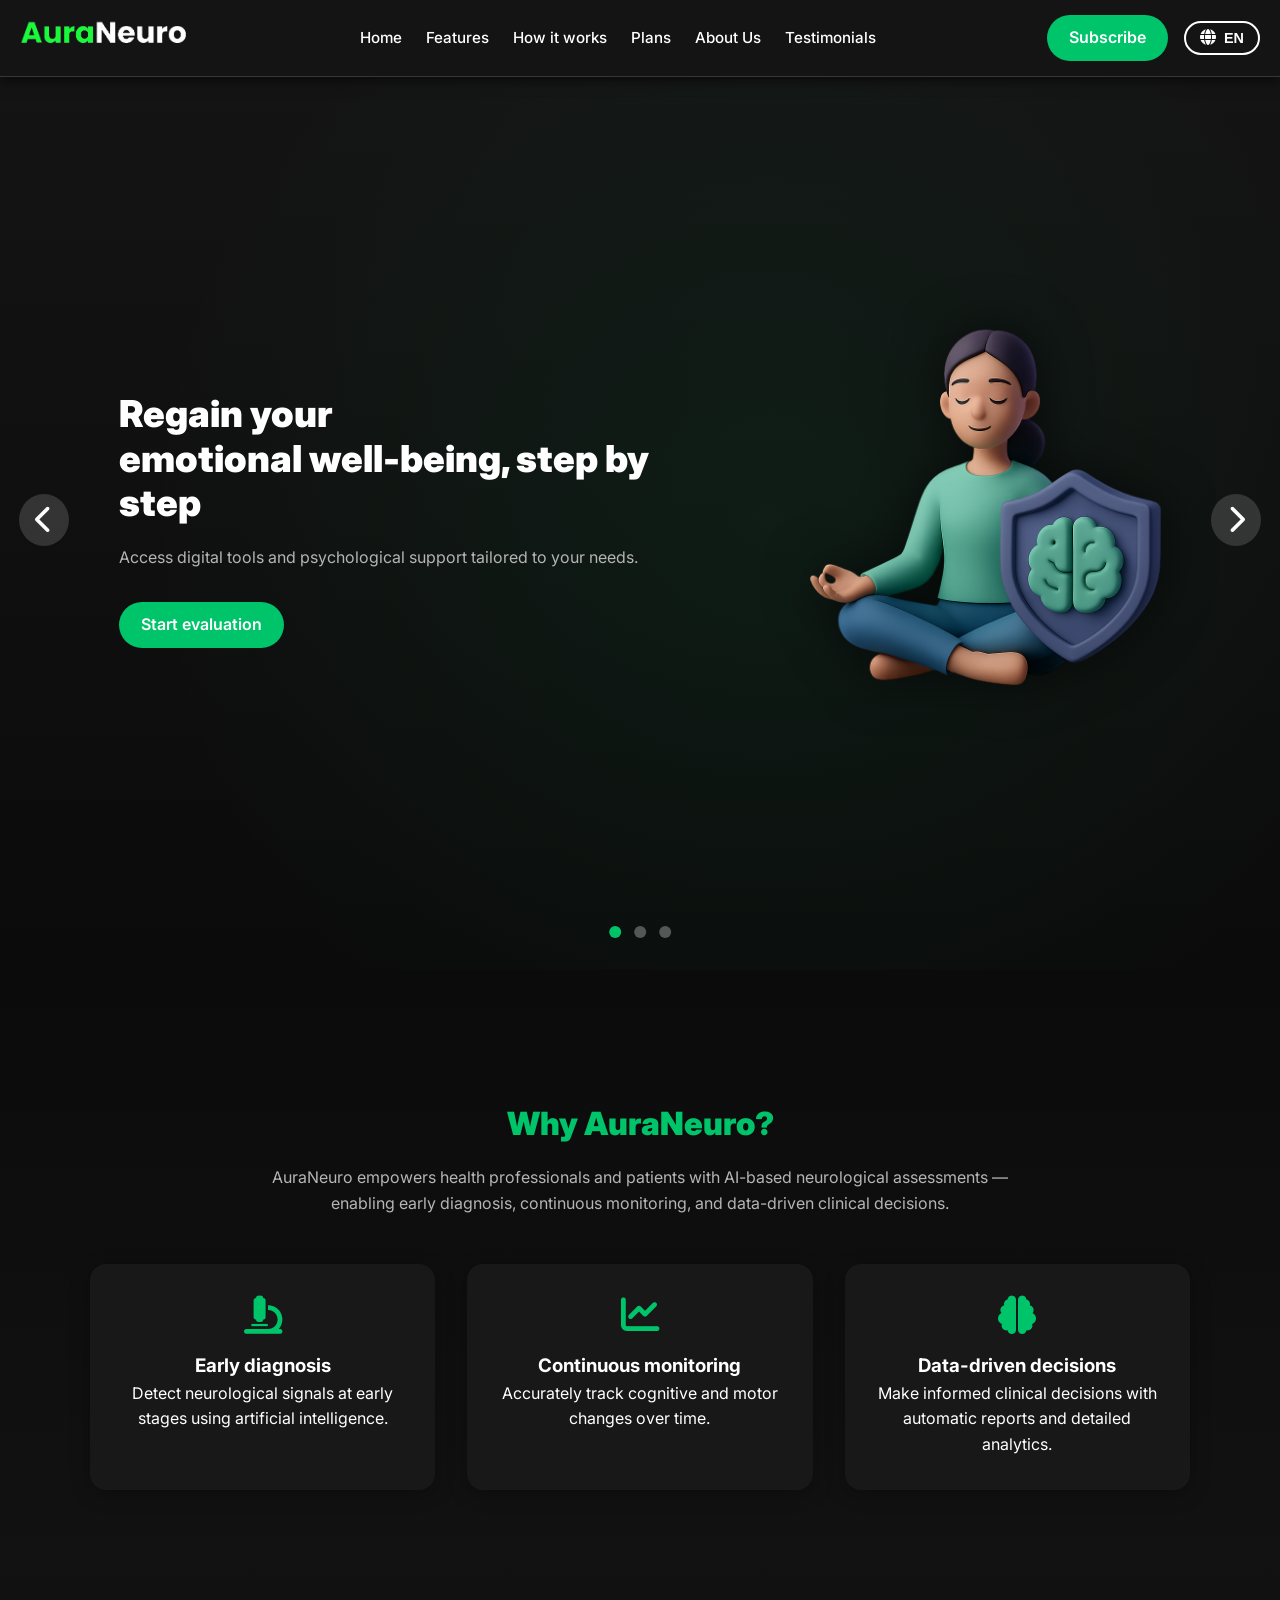
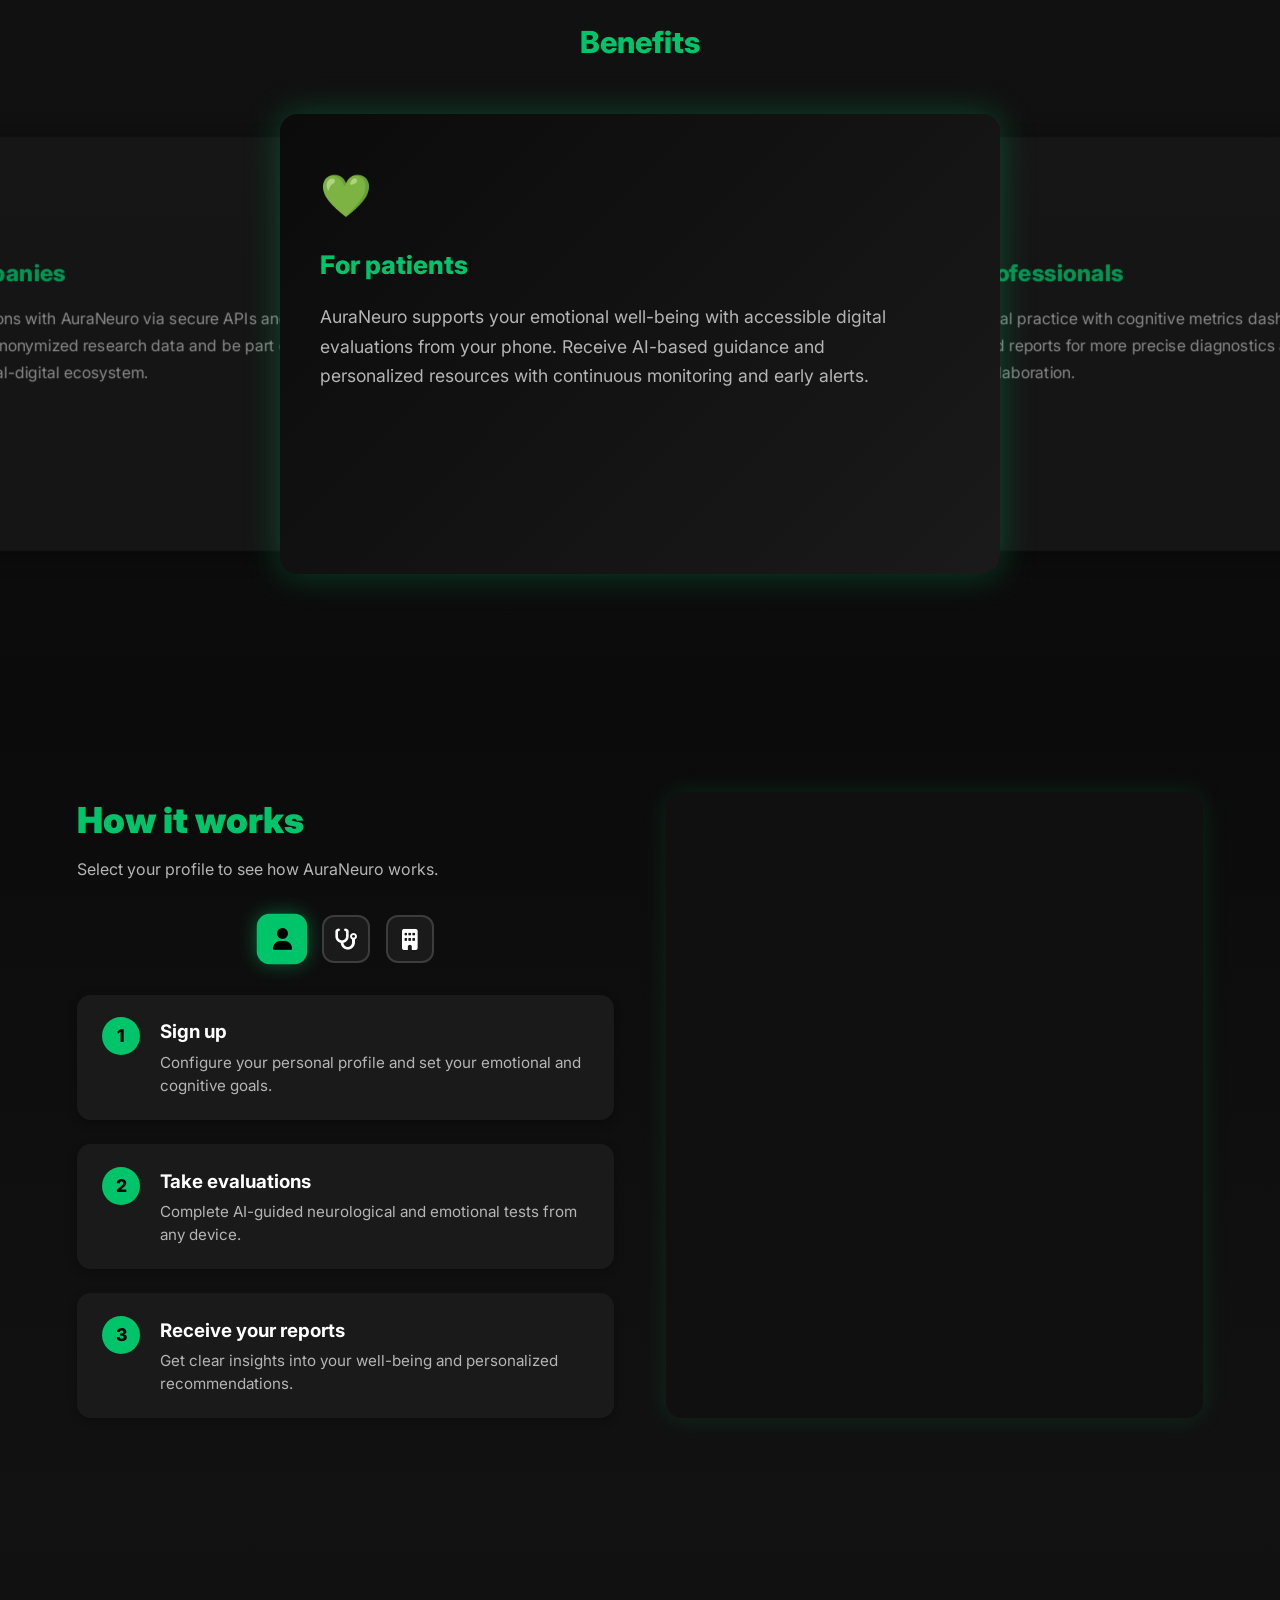
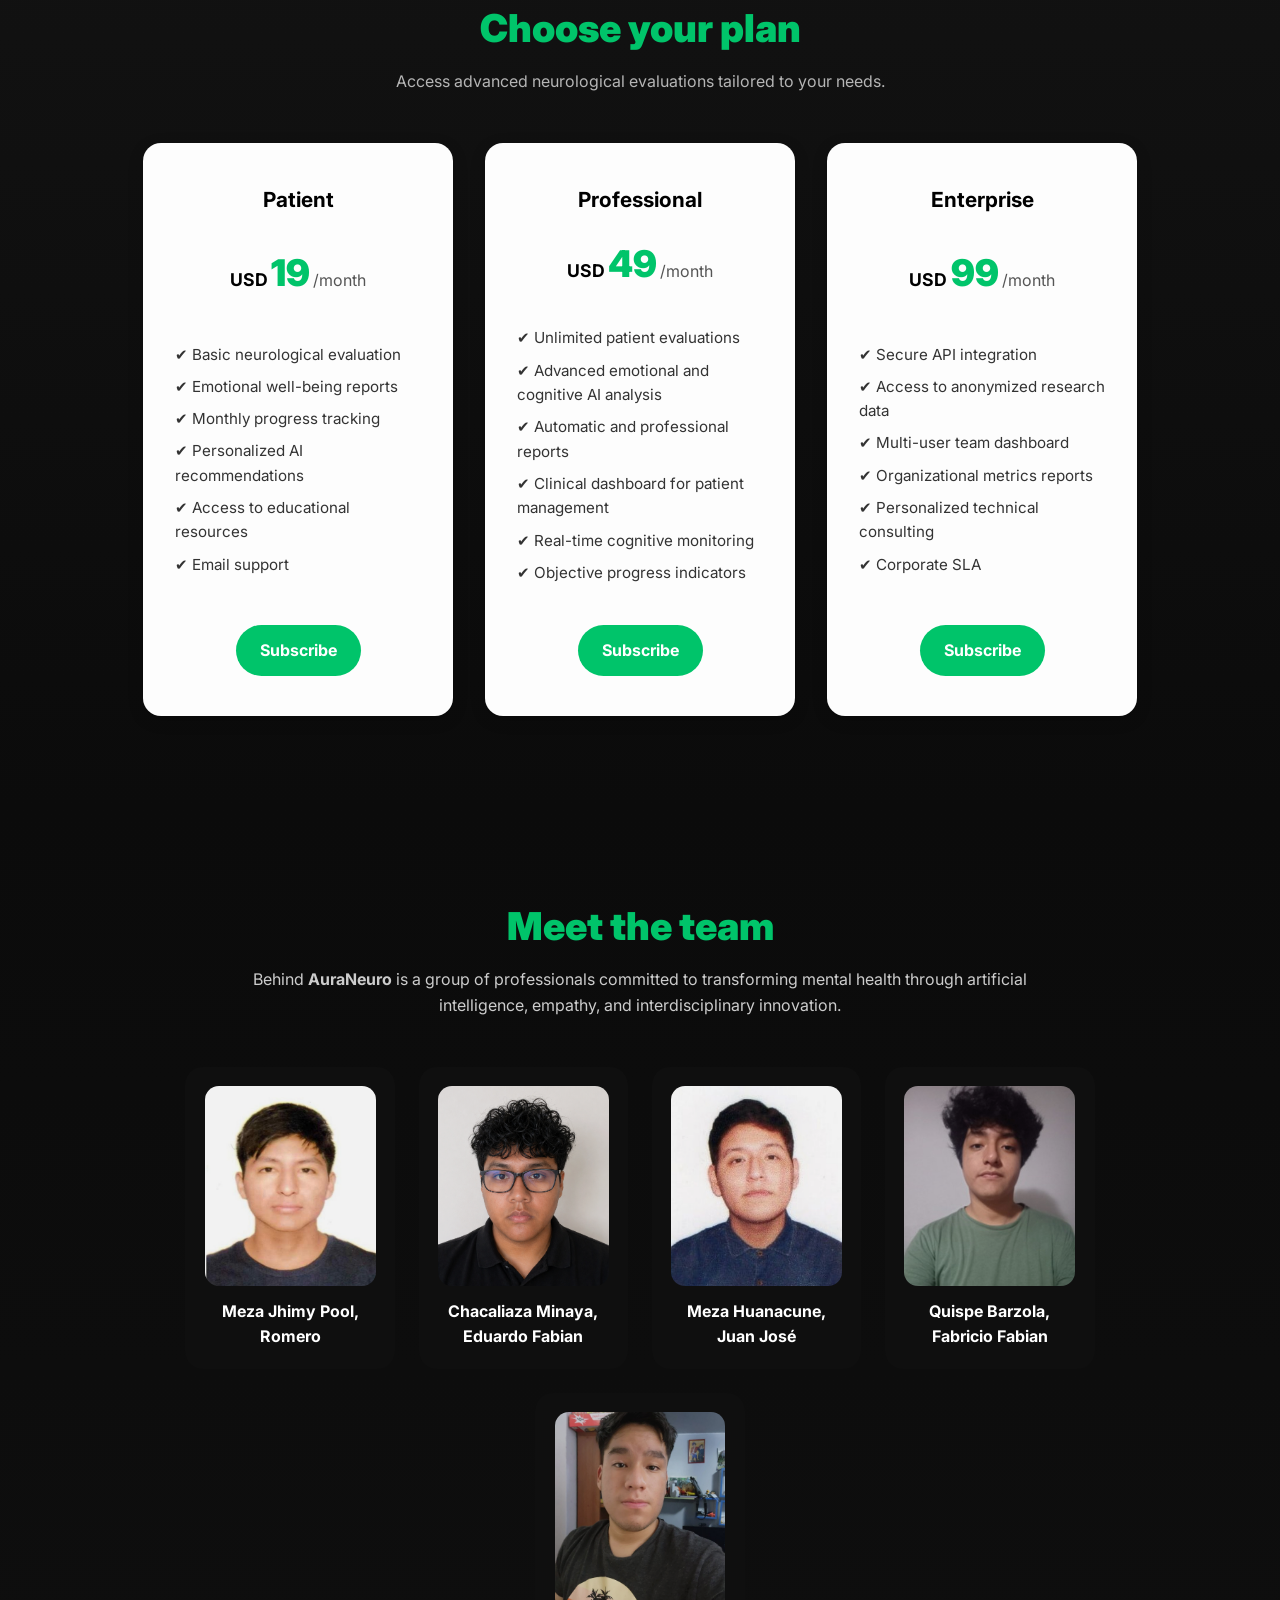
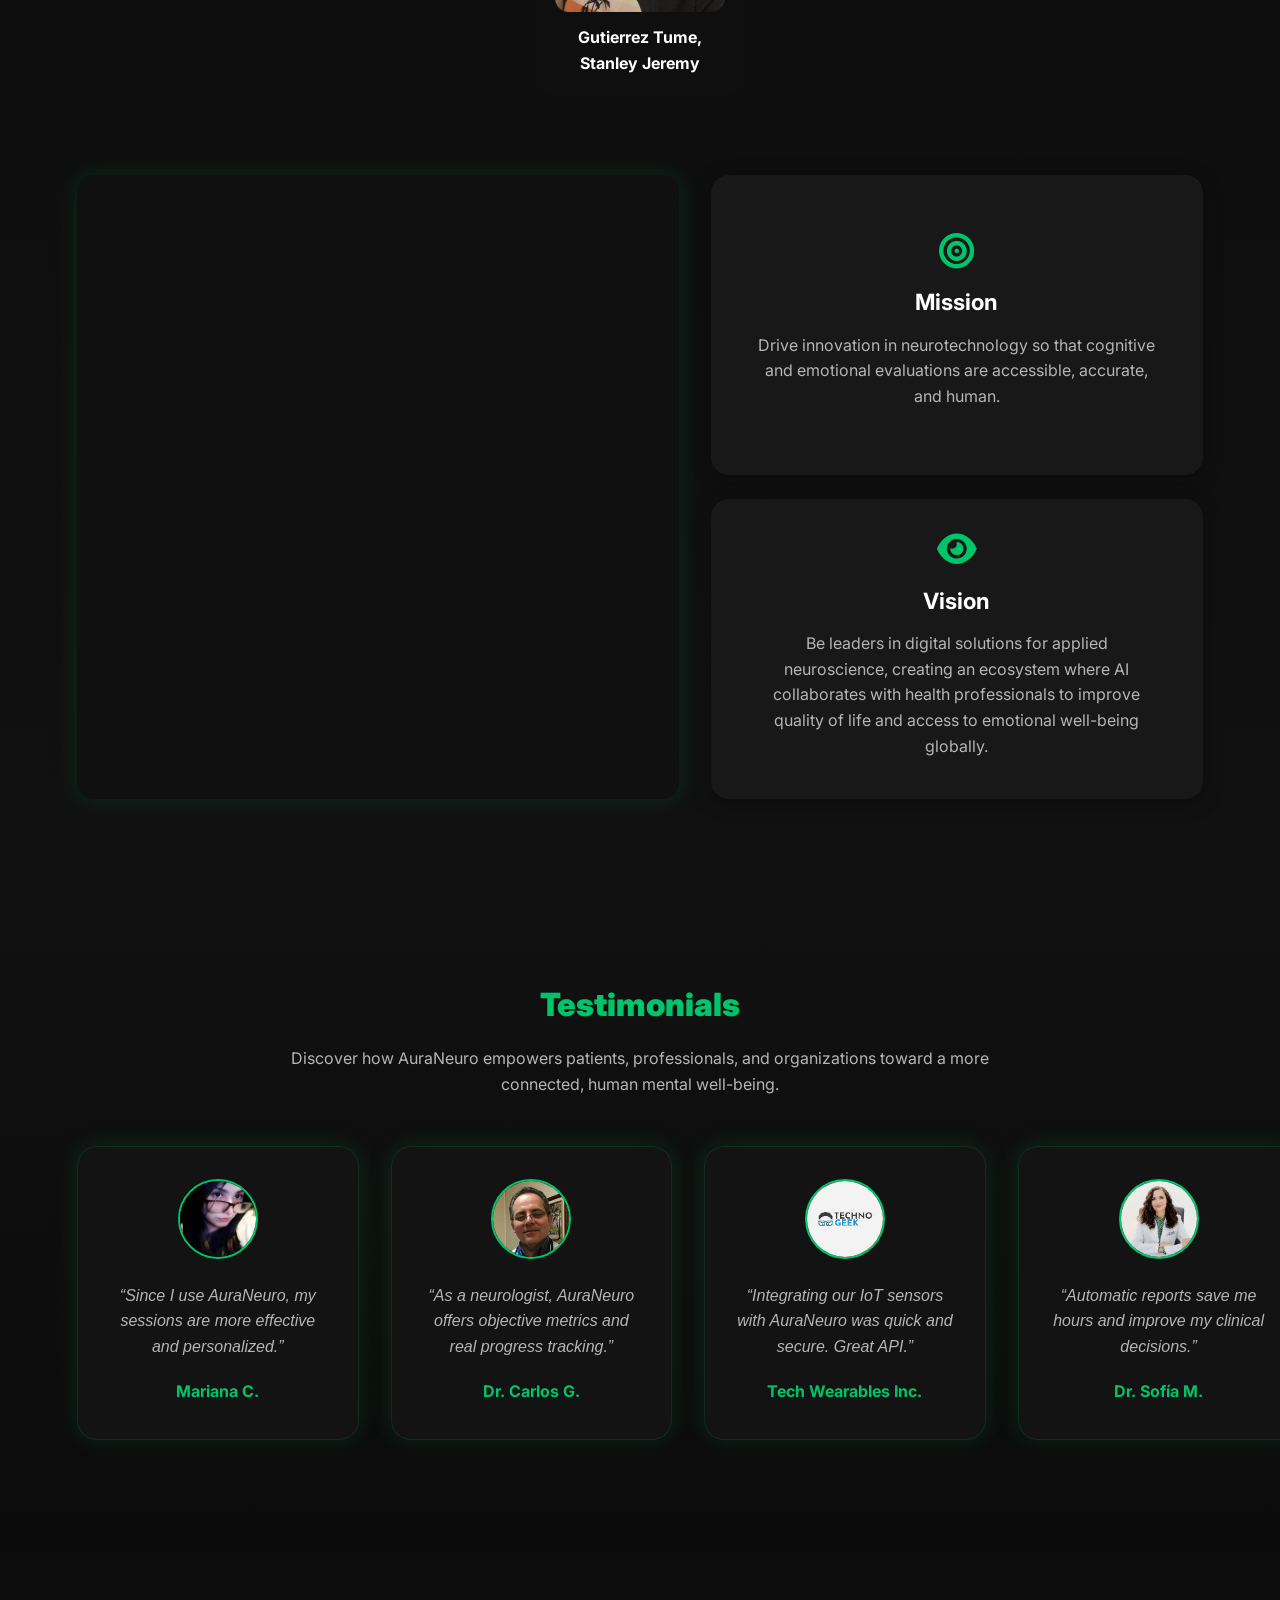
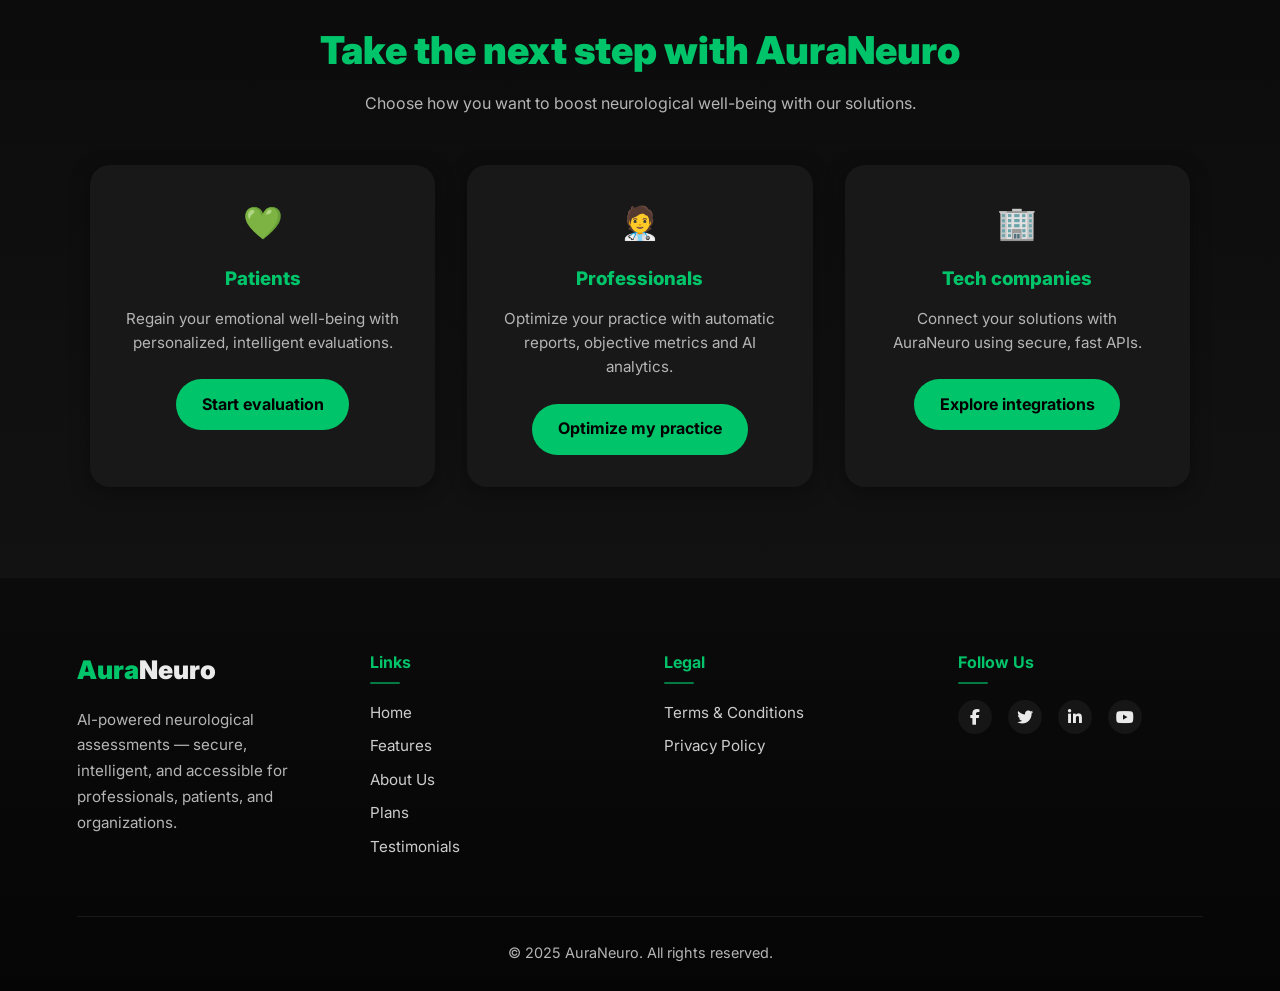
==== commit b04ac623: "restore: restaurar landing page AuraNeuro" ====
--- a/index.html
+++ b/index.html
@@ -3,553 +3,503 @@
 <head>
   <meta charset="UTF-8" />
   <meta name="viewport" content="width=device-width, initial-scale=1.0" />
-  <title>Courtly | Reserva. Juega. Disfruta.</title>
-
-  <meta name="description" content="Courtly te permite buscar y reservar canchas deportivas, conectar con entrenadores independientes y organizar tus partidos desde una sola app." />
-  <meta name="keywords" content="Courtly, reserva de canchas, entrenadores deportivos, partidos, app deportiva, deporte amateur" />
-  <meta name="author" content="Mova" />
-
-  <link rel="preconnect" href="https://fonts.googleapis.com">
-  <link rel="preconnect" href="https://fonts.gstatic.com" crossorigin>
-  <link href="https://fonts.googleapis.com/css2?family=Inter:wght@400;500;700;800;900&display=swap" rel="stylesheet">
+  <title>AuraNeuro</title>
+
+  <link href="https://fonts.googleapis.com/css2?family=Inter:wght@400;700;900&display=swap" rel="stylesheet">
   <link rel="stylesheet" href="https://cdnjs.cloudflare.com/ajax/libs/font-awesome/6.4.0/css/all.min.css">
   <link rel="stylesheet" href="styles.css">
   <script src="script.js" defer></script>
   <script src="language.js" defer></script>
 </head>
 
-<body>
-
-  <!-- ===== HEADER ===== -->
-  <header class="navbar bg-darker">
-    <div class="navbar-container">
-      <a href="#home" class="navbar-logo">
-        <img src="imgs/logo.png" alt="Courtly logo" />
-      </a>
-
-      <button class="menu-toggle" aria-label="Abrir menú">
-        <i class="fa-solid fa-bars"></i>
+<body class="bg-dark text-light">
+
+
+<!-- ==== HEADER ==== -->
+<header class="navbar bg-darker">
+  <div class="navbar-container">
+    <a href="#home" class="navbar-logo">
+      <img src="imgs/logo.png" alt="AuraNeuro" />
+    </a>
+
+    <button class="menu-toggle" aria-label="Abrir menú">
+      <i class="fa-solid fa-bars"></i>
+    </button>
+
+    <nav class="nav-links">
+      <ul>
+        <li><a href="index.html#home" class="nav-item" data-key="home">Inicio</a></li>
+        <li><a href="index.html#features" class="nav-item" data-key="features">Características</a></li>
+        <li><a href="index.html#how" class="nav-item" data-key="how">Cómo funciona</a></li>
+        <li><a href="index.html#plans" class="nav-item" data-key="plans">Planes</a></li>
+        <li><a href="index.html#team" class="nav-item" data-key="about">Sobre Nosotros</a></li>
+        <li><a href="index.html#testimonials" class="nav-item" data-key="testimonials">Testimonios</a></li>
+      </ul>
+    </nav>
+
+    <div class="header-actions">
+      <a href="https://frontend-auro-neuro-two.vercel.app/" class="btn-main" data-key="subscribe">Suscribirse</a>
+      <button class="lang-toggle">
+        <span class="lang-icon"><i class="fa-solid fa-globe"></i></span>
+        <span>ES</span>
       </button>
-
-      <nav class="nav-links">
-        <ul>
-          <li><a href="#home" class="nav-item active" data-key="nav_home">Inicio</a></li>
-          <li><a href="#features" class="nav-item" data-key="nav_features">Características</a></li>
-          <li><a href="#benefits" class="nav-item" data-key="nav_benefits">Beneficios</a></li>
-          <li><a href="#how" class="nav-item" data-key="nav_how">Cómo funciona</a></li>
-          <li><a href="#plans" class="nav-item" data-key="nav_plans">Planes</a></li>
-          <li><a href="#team" class="nav-item" data-key="nav_team">Equipo</a></li>
-          <li><a href="#testimonials" class="nav-item" data-key="nav_testimonials">Testimonios</a></li>
-        </ul>
-      </nav>
-
-      <div class="header-actions">
-        <button class="lang-toggle" type="button" aria-label="Cambiar idioma">
-          <i class="fa-solid fa-globe"></i>
-          <span class="lang-label">ES</span>
-        </button>
-        <a href="#cta" class="btn-main btn-download" data-key="nav_download">Descargar</a>
-      </div>
-    </div>
-  </header>
-
-  <!-- ===== HERO ===== -->
-  <section id="home" class="hero-carousel bg-gradient">
-    <div class="carousel-container">
-
-      <div class="carousel-slide active">
-        <div class="hero-content">
-          <span class="hero-badge" data-key="hero_badge_1">Para jugadores</span>
-          <h1 data-key="hero_title_1">Encuentra cancha y arma tu partido sin complicarte</h1>
-          <p>
-            <span data-key="hero_text_1">Busca canchas, compara horarios y reserva en minutos para pasar menos tiempo coordinando y más tiempo jugando.</span>
-          </p>
-          <div class="hero-buttons">
-            <a href="#plans" class="btn-main" data-key="hero_btn_plans_1">Ver planes para jugadores</a>
-          </div>
-        </div>
-        <div class="hero-image">
-          <img src="imgs/slide1.png" alt="Buscar y reservar canchas con Courtly">
-        </div>
-      </div>
-
-      <div class="carousel-slide">
-        <div class="hero-content">
-          <span class="hero-badge" data-key="hero_badge_2">Para entrenadores</span>
-          <h1 data-key="hero_title_2">Haz visible tu servicio y organiza tus entrenamientos</h1>
-          <p>
-            <span data-key="hero_text_2">Publica tu perfil, muestra disponibilidad y gestiona solicitudes con una experiencia más clara y profesional.</span>
-          </p>
-          <div class="hero-buttons">
-            <a href="#plans" class="btn-main" data-key="hero_btn_plans_2">Ver planes para entrenadores</a>
-          </div>
-        </div>
-        <div class="hero-image">
-          <img src="imgs/slide2.png" alt="Reservas y gestión deportiva en Courtly">
-        </div>
-      </div>
-
-    </div>
-
-    <button class="carousel-control prev" aria-label="Anterior">
-      <i class="fa-solid fa-chevron-left"></i>
-    </button>
-    <button class="carousel-control next" aria-label="Siguiente">
-      <i class="fa-solid fa-chevron-right"></i>
-    </button>
-
-    <div class="carousel-indicators">
-      <span class="dot active"></span>
-      <span class="dot"></span>
-    </div>
-  </section>
-
-  <!-- ===== FEATURES ===== -->
-  <section id="features" class="value-prop-slider section-light">
-    <div class="container">
-      <h2 data-key="features_title">¿Por qué Courtly?</h2>
-      <p class="subtitle">
-        <span data-key="features_subtitle">Courtly centraliza la búsqueda, reserva y organización deportiva
-        en una experiencia simple, rápida y confiable.</span>
-      </p>
-
-      <div class="value-cards">
-        <div class="card">
-          <div class="card-icon"><i class="fa-solid fa-location-dot"></i></div>
-          <h3 data-key="feature_1_title">Búsqueda inteligente</h3>
-          <p>
-            <span data-key="feature_1_text">Encuentra canchas por ubicación, deporte, precio y horario
-            según lo que realmente necesitas.</span>
-          </p>
-        </div>
-
-        <div class="card">
-          <div class="card-icon"><i class="fa-solid fa-calendar-check"></i></div>
-          <h3 data-key="feature_2_title">Reservas rápidas</h3>
-          <p>
-            <span data-key="feature_2_text">Consulta disponibilidad en tiempo real y confirma tu reserva
-            en pocos pasos desde tu celular.</span>
-          </p>
-        </div>
-
-        <div class="card">
-          <div class="card-icon"><i class="fa-solid fa-credit-card"></i></div>
-          <h3 data-key="feature_3_title">Pagos digitales</h3>
-          <p>
-            <span data-key="feature_3_text">Completa el proceso de forma más cómoda y segura
-            sin salir de la aplicación.</span>
-          </p>
-        </div>
-
-        <div class="card">
-          <div class="card-icon"><i class="fa-solid fa-user-group"></i></div>
-          <h3 data-key="feature_4_title">Entrenadores confiables</h3>
-          <p>
-            <span data-key="feature_4_text">Conecta con entrenadores independientes, revisa sus perfiles
-            y organiza sesiones deportivas con mayor confianza.</span>
-          </p>
-        </div>
-
-        <div class="card">
-          <div class="card-icon"><i class="fa-solid fa-star"></i></div>
-          <h3 data-key="feature_5_title">Reseñas y valoraciones</h3>
-          <p>
-            <span data-key="feature_5_text">Toma mejores decisiones con opiniones y calificaciones
-            de otros usuarios dentro de la plataforma.</span>
-          </p>
-        </div>
-
-        <div class="card">
-          <div class="card-icon"><i class="fa-solid fa-bell"></i></div>
-          <h3 data-key="feature_6_title">Notificaciones útiles</h3>
-          <p>
-            <span data-key="feature_6_text">Recibe confirmaciones, cambios y recordatorios
-            importantes sobre tus reservas y actividades.</span>
-          </p>
-        </div>
-      </div>
-    </div>
-  </section>
-
-  <!-- ===== BENEFITS ===== -->
-  <section id="benefits" class="audience-benefits section-soft">
+    </div>
+  </div>
+</header>
+
+<!-- ==== HERO ==== -->
+<section id="home" class="hero-carousel bg-gradient">
+  <div class="carousel-container">
+
+    <div class="carousel-slide active">
+      <div class="hero-content">
+        <h1 data-key="hero1_title">Recupera tu bienestar<br>emocional, paso a paso</h1>
+        <p data-key="hero1_text">Accede a herramientas digitales y acompañamiento psicológico adaptado a tus necesidades.</p>
+        <a href="#patients" class="btn-main" data-key="hero1_btn">Comenzar evaluación</a>
+      </div>
+      <div class="hero-image">
+        <img src="imgs/slide1.png" alt="AuraNeuro pacientes bienestar">
+      </div>
+    </div>
+
+    <div class="carousel-slide">
+      <div class="hero-content">
+        <h1 data-key="hero2_title">Gestiona tus pacientes<br>y tu práctica terapéutica de forma inteligente</h1>
+        <p data-key="hero2_text">Administra sesiones, registros y progreso desde una sola plataforma diseñada para ti.</p>
+        <a href="#professionals" class="btn-main" data-key="hero2_btn">Optimizar mi práctica</a>
+      </div>
+      <div class="hero-image">
+        <img src="imgs/slide2.png" alt="AuraNeuro profesionales gestión">
+      </div>
+    </div>
+
+    <div class="carousel-slide">
+      <div class="hero-content">
+        <h1 data-key="hero3_title">Integra tu tecnología<br>al futuro de la neurología digital</h1>
+        <p data-key="hero3_text">Colabora con AuraNeuro y conecta tus dispositivos médicos mediante integraciones API seguras, compatibles con estándares internacionales.</p>
+        <a href="#contact" class="btn-main" data-key="hero3_btn">Explorar integraciones</a>
+      </div>
+      <div class="hero-image">
+        <img src="imgs/slide3.png" alt="AuraNeuro integración tecnológica">
+      </div>
+    </div>
+  </div>
+
+  <button class="carousel-control prev"><i class="fa-solid fa-chevron-left"></i></button>
+  <button class="carousel-control next"><i class="fa-solid fa-chevron-right"></i></button>
+
+  <div class="carousel-indicators">
+    <span class="dot active"></span>
+    <span class="dot"></span>
+    <span class="dot"></span>
+  </div>
+</section>
+
+<!-- ==== FEATURES ==== -->
+<section id="features" class="value-prop-slider">
+
+  <h2 data-key="features_title">¿Por qué AuraNeuro?</h2>
+  <p class="subtitle" data-key="features_subtitle">
+    AuraNeuro impulsa a profesionales de la salud y pacientes con evaluaciones neurológicas 
+    basadas en IA — permitiendo diagnóstico temprano, monitoreo continuo y decisiones clínicas 
+    basadas en datos.
+  </p>
+
+  <div class="value-cards">
+    <div class="card">
+      <i class="fa-solid fa-microscope"></i>
+      <h3 data-key="feature_card1_title">Diagnóstico temprano</h3>
+      <p data-key="feature_card1_text">Detecta señales neurológicas desde etapas iniciales con inteligencia artificial.</p>
+    </div>
+    <div class="card">
+      <i class="fa-solid fa-chart-line"></i>
+      <h3 data-key="feature_card2_title">Monitoreo continuo</h3>
+      <p data-key="feature_card2_text">Seguimiento preciso de cambios cognitivos y motores a lo largo del tiempo.</p>
+    </div>
+    <div class="card">
+      <i class="fa-solid fa-brain"></i>
+      <h3 data-key="feature_card3_title">Decisiones basadas en datos</h3>
+      <p data-key="feature_card3_text">Toma decisiones clínicas con reportes automáticos y análisis detallado.</p>
+    </div>
+  </div>
+</section>
+
+<!-- ==== ABOUT ==== -->
+<section id="about" class="audience-benefits">
+  <h2 data-key="about_title">Beneficios</h2>
+
+  <div class="benefit-slider">
+    <div class="benefit-track">
+
+      <div class="benefit-card active">
+        <div class="emoji">💚</div>
+        <h3 data-key="about_card1_title">Pacientes</h3>
+        <p data-key="about_card1_text">
+          AuraNeuro te acompaña en tu proceso de bienestar emocional, ofreciendo evaluaciones 
+          digitales accesibles desde tu móvil. Recibe orientación basada en IA y recursos 
+          personalizados que ayudan a mejorar tu calidad de vida, con monitoreo constante 
+          de tu progreso y alertas tempranas ante cambios significativos.
+        </p>
+      </div>
+
+      <div class="benefit-card">
+        <div class="emoji">🧑‍⚕️</div>
+        <h3 data-key="about_card2_title">Profesionales de la salud</h3>
+        <p data-key="about_card2_text">
+          Optimiza tu práctica clínica con paneles de métricas cognitivas y reportes automáticos. 
+          AuraNeuro transforma los datos de tus pacientes en insights útiles para diagnósticos más 
+          precisos, seguimiento detallado y colaboración interdisciplinaria dentro del ecosistema digital.
+        </p>
+      </div>
+
+      <div class="benefit-card">
+        <div class="emoji">🏢</div>
+        <h3 data-key="about_card3_title">Empresas tecnológicas</h3>
+        <p data-key="about_card3_text">
+          Integra tus soluciones con AuraNeuro mediante APIs seguras y estándares internacionales. 
+          Accede a datos anonimizados para investigación, mejora tus productos y forma parte de 
+          un ecosistema médico-digital interoperable orientado al bienestar mental global.
+        </p>
+      </div>
+
+    </div>
+  </div>
+</section>
+
+<!-- ==== HOW ==== -->
+<section id="how" class="how-it-works">
   <div class="container">
-    <h2 data-key="benefits_title">Beneficios para cada perfil</h2>
-    <p class="subtitle">
-      <span data-key="benefits_subtitle">Courtly está diseñado para resolver problemas reales del deporte amateur.</span>
-    </p>
-
-    <div class="benefit-slider">
-      <div class="benefit-track">
-
-        <div class="benefit-card active">
-          <div class="benefit-symbol"><i class="fa-solid fa-futbol"></i></div>
-          <h3 data-key="benefit_1_title">Deportistas aficionados</h3>
-          <p>
-            <span data-key="benefit_1_text">Organiza tus partidos de forma más rápida, encuentra canchas
-            disponibles y evita procesos desordenados que hacen perder tiempo.</span>
-          </p>
-        </div>
-
-        <div class="benefit-card">
-          <div class="benefit-symbol"><i class="fa-solid fa-dumbbell"></i></div>
-          <h3 data-key="benefit_2_title">Entrenadores independientes</h3>
-          <p>
-            <span data-key="benefit_2_text">Muestra tus servicios, mejora tu visibilidad y gestiona reservas,
-            horarios y pagos con una imagen más profesional.</span>
-          </p>
-        </div>
-
-      </div>
-    </div>
-  </div>
-</section>
-
-  <!-- ===== HOW IT WORKS ===== -->
-  <section id="how" class="how-it-works section-light">
-    <div class="container">
-      <div class="how-content">
-
-        <div class="steps-column">
-          <h2 data-key="how_title">Cómo funciona</h2>
-          <p class="subtitle">
-            <span data-key="how_subtitle">Selecciona tu perfil y descubre cómo Courtly se adapta a ti.</span>
-          </p>
-
-          <div class="how-selector">
-            <button class="how-icon active" data-target="jugador" aria-label="Jugador">
-              <i class="fa-solid fa-futbol"></i>
-            </button>
-
-            <button class="how-icon" data-target="entrenador" aria-label="Entrenador">
-              <i class="fa-solid fa-dumbbell"></i>
-            </button>
-          </div>
-
-          <div class="steps">
-            <div class="step-card">
-              <div class="step-number">1</div>
-              <div class="step-info">
-                <h3 id="how-step1-title">Busca opciones</h3>
-                <p id="how-step1-text">
-                  Explora canchas por ubicación, deporte, precio y horario.
-                </p>
-              </div>
-            </div>
-
-            <div class="step-card">
-              <div class="step-number">2</div>
-              <div class="step-info">
-                <h3 id="how-step2-title">Compara y reserva</h3>
-                <p id="how-step2-text">
-                  Revisa disponibilidad real, elige la mejor opción y confirma tu reserva.
-                </p>
-              </div>
-            </div>
-
-            <div class="step-card">
-              <div class="step-number">3</div>
-              <div class="step-info">
-                <h3 id="how-step3-title">Juega y califica</h3>
-                <p id="how-step3-text">
-                  Realiza tu actividad, recibe notificaciones y comparte tu experiencia.
-                </p>
-              </div>
+    <div class="how-content">
+      <div class="steps-column">
+        <h2 data-key="how_title">Cómo funciona</h2>
+        <p class="subtitle" data-key="how_subtitle">Selecciona tu perfil para ver cómo funciona AuraNeuro.</p>
+
+        <div class="how-selector">
+          <button class="how-icon active" data-target="paciente">
+            <i class="fa-solid fa-user"></i>
+          </button>
+
+          <button class="how-icon" data-target="profesional">
+            <i class="fa-solid fa-stethoscope"></i>
+          </button>
+
+          <button class="how-icon" data-target="empresarial">
+            <i class="fa-solid fa-building"></i>
+          </button>
+        </div>
+
+        <div class="steps">
+          <div class="step-card">
+            <div class="step-number">1</div>
+            <div class="step-info">
+              <h3 data-key="how_step1_title">Regístrate</h3>
+              <p data-key="how_step1_text">Configura tu perfil personal y elige tus objetivos emocionales y cognitivos.</p>
             </div>
           </div>
-        </div>
-
-        <div class="video-column">
-          <div class="video-wrapper">
-            <iframe
-              src="https://www.youtube.com/embed/dQw4w9WgXcQ?rel=0&controls=1"
-              title="Presentación Courtly"
-              frameborder="0"
-              allowfullscreen>
-            </iframe>
+
+          <div class="step-card">
+            <div class="step-number">2</div>
+            <div class="step-info">
+              <h3 data-key="how_step2_title">Realiza evaluaciones</h3>
+              <p data-key="how_step2_text">Completa pruebas neurológicas y emocionales guiadas por IA desde cualquier dispositivo.</p>
+            </div>
           </div>
-        </div>
-
-      </div>
-    </div>
-  </section>
-
-  <!-- ===== PLANS ===== -->
-  <section id="plans" class="pricing-section section-soft">
-    <div class="container">
-      <h2 data-key="plans_title">Planes</h2>
-      <p class="subtitle">
-        <span data-key="plans_subtitle">Elige la opción que mejor se adapte a tu experiencia dentro de Courtly.</span>
-      </p>
-
-      <div class="pricing-cards">
-        <div class="plan-card">
-          <span class="plan-badge" data-key="plan_player_badge">Jugador</span>
-          <h3 data-key="plan_player_title">Jugador Courtly</h3>
-          <div class="price">
-            <span class="currency">S/</span>
-            <span class="amount">9</span>
-            <span class="period" data-key="plan_player_period">/mes</span>
+
+          <div class="step-card">
+            <div class="step-number">3</div>
+            <div class="step-info">
+              <h3 data-key="how_step3_title">Recibe tus reportes</h3>
+              <p data-key="how_step3_text">Obtén análisis claros de tu bienestar y recomendaciones para mejorar día a día.</p>
+            </div>
           </div>
-
-          <ul class="features">
-            <li data-key="plan_player_1">Buscar canchas por ubicación</li>
-            <li data-key="plan_player_2">Filtrar por deporte, precio y horario</li>
-            <li data-key="plan_player_3">Ver detalles de cancha</li>
-            <li data-key="plan_player_4">Reservar desde la app</li>
-            <li data-key="plan_player_5">Pagos digitales</li>
-            <li data-key="plan_player_6">Crear y unirse a partidos</li>
-          </ul>
-
-          <a href="#cta" class="btn-main" data-key="plan_player_cta">Elegir plan</a>
-        </div>
-
-        <div class="plan-card featured">
-          <span class="plan-badge highlight-badge" data-key="plan_trainer_badge">Entrenador</span>
-          <h3 data-key="plan_trainer_title">Entrenador Courtly</h3>
-          <div class="price">
-            <span class="currency">S/</span>
-            <span class="amount">19</span>
-            <span class="period" data-key="plan_trainer_period">/mes</span>
-          </div>
-
-          <ul class="features">
-            <li data-key="plan_trainer_1">Perfil profesional visible</li>
-            <li data-key="plan_trainer_2">Publicación de disponibilidad</li>
-            <li data-key="plan_trainer_3">Gestión de solicitudes</li>
-            <li data-key="plan_trainer_4">Visualización de pagos</li>
-            <li data-key="plan_trainer_5">Recepción de reseñas</li>
-            <li data-key="plan_trainer_6">Estadísticas de rendimiento</li>
-          </ul>
-
-          <a href="#cta" class="btn-main" data-key="plan_trainer_cta">Elegir plan</a>
-        </div>
-      </div>
-    </div>
-  </section>
-
-  <!-- ===== TEAM ===== -->
-  <section id="team" class="team-section section-light">
-    <div class="container">
-      <h2 data-key="team_title">Conoce al equipo</h2>
-      <p class="subtitle">
-        <span data-key="team_subtitle">Detrás de <strong>Courtly</strong> está <strong>Mova</strong>, un equipo enfocado en
-        crear una experiencia más eficiente para la organización deportiva.</span>
-      </p>
-
-      <div class="team-grid">
-        <div class="team-member">
-          <img src="imgs/Juan.jpg" alt="Juan Carlos Angulo">
-          <h4>Angulo Abud, Juan Carlos</h4>
-        </div>
-
-        <div class="team-member">
-          <img src="imgs/Eduardo.jpg" alt="Eduardo Fabian Chacaliaza">
-          <h4>Chacaliaza Minaya, Eduardo Fabian</h4>
-        </div>
-
-        <div class="team-member">
-          <img src="imgs/Camilla.jpg" alt="Camilla Espinoza">
-          <h4>Espinoza Vivas, Camilla Leonor</h4>
-        </div>
-
-        <div class="team-member">
-          <img src="imgs/Pedro.jpg" alt="Pedro Nanfuñay">
-          <h4>Nanfuñay Liza, Pedro Jesús</h4>
-        </div>
-
-        <div class="team-member">
-          <img src="imgs/Fabricio.jpg" alt="Fabricio Quispe">
-          <h4>Quispe Barzola, Fabricio Fabian</h4>
-        </div>
-      </div>
-
-      <div class="team-row-horizontal">
-        <div class="video-wrapper clean">
+        </div>
+      </div>
+
+      <div class="video-column">
+        <div class="video-wrapper">
           <iframe
-            src="https://www.youtube.com/embed/dQw4w9WgXcQ?rel=0&controls=1"
-            title="Video del equipo Courtly"
+            src="https://www.youtube.com/embed/hK7kSaYTNz8?rel=0&controls=1"
+            title="About AuraNeuro"
             frameborder="0"
             allowfullscreen>
           </iframe>
         </div>
-
-        <div class="mission-vision-column">
-          <div class="info-card modern">
-            <i class="fa-solid fa-bullseye"></i>
-            <h3 data-key="mission_title">Misión</h3>
-            <p>
-              <span data-key="mission_text">Facilitar la organización de actividades deportivas conectando
-              a jugadores, canchas y entrenadores en una sola plataforma digital.</span>
-            </p>
-          </div>
-
-          <div class="info-card modern">
-            <i class="fa-solid fa-eye"></i>
-            <h3 data-key="vision_title">Visión</h3>
-            <p>
-              <span data-key="vision_text">Convertirnos en una referencia de la digitalización del deporte amateur,
-              brindando una experiencia más rápida, confiable y accesible.</span>
-            </p>
-          </div>
-        </div>
-      </div>
-    </div>
-  </section>
-
-  <!-- ===== TESTIMONIALS ===== -->
-  <section id="testimonials" class="testimonials section-soft">
-    <div class="container">
-      <h2 data-key="testimonials_title">Testimonios</h2>
-      <p class="subtitle">
-        <span data-key="testimonials_subtitle">Courtly nace para resolver situaciones que viven jugadores y entrenadores todos los días.</span>
+      </div>
+    </div>
+  </div>
+</section>
+
+
+<!-- ==== PLANS ==== -->
+<section id="plans" class="pricing-section">
+  <div class="container">
+    <h2 data-key="plans_title">Elige tu plan</h2>
+    <p class="subtitle" data-key="plans_subtitle">Accede a evaluaciones neurológicas avanzadas adaptadas a tus necesidades.</p>
+
+    <div class="pricing-cards">
+
+      <!-- PLAN PLUS -->
+      <div class="plan-card">
+        <h3 data-key="plan_plus_title">Paciente</h3>
+        <div class="price">
+          <span class="currency">USD</span>
+          <span class="amount">19</span>
+          <span class="period" data-key="plan_period">/mes</span>
+        </div>
+        <ul class="features">
+          <li data-key="plan_paciente_item1">✔ Evaluaciones neurológicas básicas</li>
+          <li data-key="plan_paciente_item2">✔ Reportes de bienestar emocional</li>
+          <li data-key="plan_paciente_item3">✔ Seguimiento del progreso mensual</li>
+          <li data-key="plan_paciente_item4">✔ Recomendaciones personalizadas con IA</li>
+          <li data-key="plan_paciente_item5">✔ Acceso a recursos educativos</li>
+          <li data-key="plan_paciente_item6">✔ Soporte por correo</li>
+        </ul>
+        <a href="https://frontend-auro-neuro-two.vercel.app/" class="btn-main" data-key="plan_btn">Suscribirse</a>
+      </div>
+
+      <!-- PLAN PRO -->
+      <div class="plan-card">
+        <h3 data-key="plan_pro_title">Profesional</h3>
+        <div class="price">
+          <span class="currency">USD</span>
+          <span class="amount">49</span>
+          <span class="period" data-key="plan_period">/mes</span>
+        </div>
+        <ul class="features">
+          <li data-key="plan_profesional_item1">✔ Evaluaciones ilimitadas para pacientes</li>
+          <li data-key="plan_profesional_item2">✔ Análisis emocional y cognitivo avanzado con IA</li>
+          <li data-key="plan_profesional_item3">✔ Reportes automáticos y profesionales</li>
+          <li data-key="plan_profesional_item4">✔ Panel clínico para gestión de pacientes</li>
+          <li data-key="plan_profesional_item5">✔ Monitoreo cognitivo en tiempo real</li>
+          <li data-key="plan_profesional_item6">✔ Indicadores de progreso objetivos</li>
+        </ul>
+        <a href="https://frontend-auro-neuro-two.vercel.app/" class="btn-main" data-key="plan_btn">Suscribirse</a>
+      </div>
+
+      <!-- PLAN ENTERPRISE -->
+      <div class="plan-card">
+        <h3 data-key="plan_enterprise_title">Empresarial</h3>
+        <div class="price">
+          <span class="currency">USD</span>
+          <span class="amount">99</span>
+          <span class="period" data-key="plan_period">/mes</span>
+        </div>
+        <ul class="features">
+          <li data-key="plan_empresarial_item1">✔ Integración mediante API segura</li>
+          <li data-key="plan_empresarial_item2">✔ Acceso a datos anonimizados para investigación</li>
+          <li data-key="plan_empresarial_item3">✔ Panel multiusuario para equipos</li>
+          <li data-key="plan_empresarial_item4">✔ Reportes de métricas organizacionales</li>
+          <li data-key="plan_empresarial_item5">✔ Consultoría técnica personalizada</li>
+          <li data-key="plan_empresarial_item6">✔ SLA corporativo</li>
+        </ul>
+        <a href="https://frontend-auro-neuro-two.vercel.app/" class="btn-main" data-key="plan_btn">Suscribirse</a>
+      </div>
+
+    </div>
+  </div>
+</section>
+
+
+<!-- ==== TEAM ==== -->
+<section id="team" class="team-section">
+  <div class="container">
+    <h2 data-key="team_title">Conoce al equipo</h2>
+    <p class="subtitle" data-key="team_subtitle">
+      Detrás de <strong>AuraNeuro</strong> está un grupo de profesionales comprometidos con transformar la salud mental 
+      a través de la inteligencia artificial, la empatía y la innovación interdisciplinaria.
+    </p>
+
+    <div class="team-grid">
+      <div class="team-member">
+        <img src="imgs/Jhimy.jpg" alt="Jhimy">
+        <h4 data-key="team_jhimy">Meza Jhimy Pool, Romero</h4>
+      </div>
+      <div class="team-member">
+        <img src="imgs/Eduardo.jpg" alt="Eduardo">
+        <h4 data-key="team_eduardo">Chacaliaza Minaya, Eduardo Fabian</h4>
+      </div>
+      <div class="team-member">
+        <img src="imgs/Juan.jpg" alt="Juan">
+        <h4 data-key="team_juan">Meza Huanacune, Juan José</h4>
+      </div>
+      <div class="team-member">
+        <img src="imgs/Fabricio.jpg" alt="Fabricio">
+        <h4 data-key="team_fabricio">Quispe Barzola, Fabricio Fabian</h4>
+      </div>
+      <div class="team-member">
+        <img src="imgs/Stanley.jpg" alt="Stanley">
+        <h4 data-key="team_stanley">Gutierrez Tume, Stanley Jeremy</h4>
+      </div>
+    </div>
+
+    <div class="team-row-horizontal">
+      <div class="video-wrapper clean">
+        <iframe 
+          src="https://www.youtube.com/embed/mHxw47HAfVY?rel=0&controls=1" 
+          title="Video del equipo AuraNeuro"
+          frameborder="0"
+          allowfullscreen>
+        </iframe>
+      </div>
+
+      <div class="mission-vision-column">
+        <div class="info-card modern">
+          <i class="fa-solid fa-bullseye"></i>
+          <h3 data-key="team_mission_title">Misión</h3>
+          <p data-key="team_mission_text">
+            Impulsar la innovación en neurotecnología para que las evaluaciones cognitivas 
+            y emocionales sean accesibles, precisas y humanas. Conectamos ciencia y tecnología 
+            con empatía, promoviendo un bienestar mental sostenible en la sociedad.
+          </p>
+        </div>
+
+        <div class="info-card modern">
+          <i class="fa-solid fa-eye"></i>
+          <h3 data-key="team_vision_title">Visión</h3>
+          <p data-key="team_vision_text">
+            Ser líderes en soluciones digitales para la neurociencia aplicada, 
+            creando un ecosistema donde la inteligencia artificial colabore con los profesionales 
+            de la salud para mejorar la calidad de vida y el acceso al bienestar emocional global.
+          </p>
+        </div>
+      </div>
+    </div>
+  </div>
+</section>
+
+<!-- ==== TESTIMONIALS ==== -->
+<section id="testimonials" class="testimonials">
+  <h2 data-key="testimonials_title">Testimonios</h2>
+  <p class="subtitle" data-key="testimonials_subtitle">
+    Descubre cómo AuraNeuro impulsa a pacientes, profesionales y organizaciones hacia un bienestar mental más conectado y humano.
+  </p>
+
+  <div class="testimonial-carousel">
+    <div class="testimonial-track" data-duplicate="">
+
+      <div class="testimonial-card">
+        <img src="imgs/test1.jpg" alt="Foto Mariana C.">
+        <p data-key="testimonial_1_text">“Desde que uso AuraNeuro, mis sesiones son más efectivas y personalizadas.”</p>
+        <h4 data-key="testimonial_1_name">Mariana C.</h4>
+      </div>
+
+      <div class="testimonial-card">
+        <img src="imgs/test2.jpg" alt="Foto Dr. Carlos G.">
+        <p data-key="testimonial_2_text">“Como neurólogo, AuraNeuro me ofrece métricas objetivas y un seguimiento real del progreso.”</p>
+        <h4 data-key="testimonial_2_name">Dr. Carlos G.</h4>
+      </div>
+
+      <div class="testimonial-card">
+        <img src="imgs/test3.jpg" alt="Foto Tech Wearables">
+        <p data-key="testimonial_3_text">“Integrar nuestros sensores IoT con AuraNeuro fue rápido y seguro. Excelente API.”</p>
+        <h4 data-key="testimonial_3_name">Tech Wearables S.A.</h4>
+      </div>
+
+      <div class="testimonial-card">
+        <img src="imgs/test4.jpg" alt="Foto Dra. Sofía M.">
+        <p data-key="testimonial_4_text">“Los reportes automáticos me ahorran horas y mejoran mis decisiones clínicas.”</p>
+        <h4 data-key="testimonial_4_name">Dra. Sofía M.</h4>
+      </div>
+
+      <div class="testimonial-card">
+        <img src="imgs/test5.jpg" alt="Foto Clínica StarSalud">
+        <p data-key="testimonial_5_text">“Con AuraNeuro hemos optimizado la atención cognitiva de nuestros pacientes.”</p>
+        <h4 data-key="testimonial_5_name">Clínica NeuroViva</h4>
+      </div>
+
+    </div>
+  </div>
+</section>
+
+<!-- ==== CTA ==== -->
+<section id="cta" class="cta-segmented">
+  <h2 data-key="cta_title">Da el siguiente paso con AuraNeuro</h2>
+  <p class="subtitle" data-key="cta_subtitle">
+    Elige cómo deseas impulsar el bienestar neurológico con nuestras soluciones.
+  </p>
+
+  <div class="cta-cards">
+
+  <!-- CTA 1: Pacientes -->
+  <div class="cta-card">
+    <div class="emoji">💚</div>
+    <h3 data-key="cta_1_title">Pacientes</h3>
+    <p data-key="cta_1_text">Recupera tu bienestar emocional con evaluaciones personalizadas y seguimiento inteligente.</p>
+    <a href="https://frontend-auro-neuro-two.vercel.app/" class="btn-cta" data-key="cta_1_btn">Comenzar evaluación</a>
+  </div>
+
+  <!-- CTA 2: Profesionales -->
+  <div class="cta-card">
+    <div class="emoji">🧑‍⚕️</div>
+    <h3 data-key="cta_2_title">Profesionales</h3>
+    <p data-key="cta_2_text">Optimiza tu práctica con reportes automáticos, métricas objetivas y análisis con IA.</p>
+    <a href="https://frontend-auro-neuro-two.vercel.app/" class="btn-cta" data-key="cta_2_btn">Optimizar mi práctica</a>
+  </div>
+
+  <!-- CTA 3: Empresas tecnológicas -->
+  <div class="cta-card">
+    <div class="emoji">🏢</div>
+    <h3 data-key="cta_3_title">Empresas tecnológicas</h3>
+    <p data-key="cta_3_text">Conecta tus soluciones con AuraNeuro mediante integraciones API seguras y rápidas.</p>
+    <a href="https://frontend-auro-neuro-two.vercel.app/" class="btn-cta" data-key="cta_3_btn">Explorar integraciones</a>
+  </div>
+
+  </div>
+</section>
+
+<!-- ==== FOOTER ==== -->
+<footer class="footer">
+  <div class="footer-container">
+    
+    <!-- Marca y descripción -->
+    <div class="footer-col brand">
+      <h3 class="logo"><span class="highlight">Aura</span>Neuro</h3>
+      <p data-key="footer_description">
+        Evaluaciones neurológicas impulsadas por IA, seguras, inteligentes y accesibles 
+        para profesionales, pacientes y organizaciones.
       </p>
-
-      <div class="testimonial-carousel">
-        <div class="testimonial-track">
-
-          <div class="testimonial-card">
-            <img src="imgs/test5.jpg" alt="Valeria Rojas">
-            <p>
-              <span data-key="testimonial_1_text">“Me ayuda a organizar partidos sin depender de mil mensajes. Puedo ver opciones,
-              coordinar con mi grupo y reservar con más seguridad.”</span>
-            </p>
-            <h4>Valeria Rojas</h4>
-            <span data-key="testimonial_1_role">Jugadora aficionada</span>
-          </div>
-
-          <div class="testimonial-card">
-            <img src="imgs/test4.jpg" alt="Mateo Salazar">
-            <p>
-              <span data-key="testimonial_2_text">“Lo mejor es encontrar canchas disponibles rápido. Para los partidos de fin de semana,
-              tener horarios y precios claros hace toda la diferencia.”</span>
-            </p>
-            <h4>Mateo Salazar</h4>
-            <span data-key="testimonial_2_role">Jugador aficionado</span>
-          </div>
-
-          <div class="testimonial-card">
-            <img src="imgs/test2.jpg" alt="Camila Herrera">
-            <p>
-              <span data-key="testimonial_3_text">“Antes perdíamos mucho tiempo preguntando por disponibilidad. Con una app así,
-              reservar se siente más simple, ordenado y confiable.”</span>
-            </p>
-            <h4>Camila Herrera</h4>
-            <span data-key="testimonial_3_role">Jugadora aficionada</span>
-          </div>
-
-          <div class="testimonial-card">
-            <img src="imgs/test1.jpg" alt="Diego Morales">
-            <p>
-              <span data-key="testimonial_4_text">“Como entrenador, tener un perfil visible y horarios organizados me ayuda a mostrar
-              mejor mi servicio y responder solicitudes con más rapidez.”</span>
-            </p>
-            <h4>Diego Morales</h4>
-            <span data-key="testimonial_4_role">Entrenador independiente</span>
-          </div>
-
-          <div class="testimonial-card">
-            <img src="imgs/test6.jpg" alt="Lucía Fernández">
-            <p>
-              <span data-key="testimonial_5_text">“Poder gestionar sesiones, reservas y pagos desde un solo lugar mejora la experiencia
-              para mis alumnos y le da más confianza a mi trabajo.”</span>
-            </p>
-            <h4>Lucía Fernández</h4>
-            <span data-key="testimonial_5_role">Entrenadora deportiva</span>
-          </div>
-
-          <div class="testimonial-card">
-            <img src="imgs/test3.jpg" alt="Andrés Castillo">
-            <p>
-              <span data-key="testimonial_6_text">“Las reseñas y la disponibilidad visible pueden ayudar mucho a crecer como entrenador.
-              Es una forma más profesional de conectar con nuevos alumnos.”</span>
-            </p>
-            <h4>Andrés Castillo</h4>
-            <span data-key="testimonial_6_role">Coach deportivo</span>
-          </div>
-
-        </div>
-      </div>
-    </div>
-  </section>
-
-  <!-- ===== CTA ===== -->
-  <section id="cta" class="cta-segmented">
-    <div class="container">
-      <h2 data-key="cta_title">Empieza a vivir una experiencia deportiva más simple</h2>
-      <p class="subtitle">
-        <span data-key="cta_subtitle">Menos desorden, menos tiempo perdido y más deporte con Courtly.</span>
-      </p>
-
-      <div class="cta-cards">
-        <div class="cta-card">
-          <div class="cta-symbol"><i class="fa-solid fa-futbol"></i></div>
-          <h3 data-key="cta_player_title">Quiero jugar</h3>
-          <p>
-            <span data-key="cta_player_text">Busca canchas, compara horarios y reserva en minutos para pasar menos tiempo coordinando y más tiempo jugando.</span>
-          </p>
-          <a href="#plans" class="btn-cta" data-key="cta_player_btn">Ver plan jugador</a>
-        </div>
-
-        <div class="cta-card">
-          <div class="cta-symbol"><i class="fa-solid fa-dumbbell"></i></div>
-          <h3 data-key="cta_trainer_title">Soy entrenador</h3>
-          <p>
-            <span data-key="cta_trainer_text">Publica tu perfil, muestra disponibilidad y gestiona solicitudes con una experiencia más clara y profesional.</span>
-          </p>
-          <a href="#plans" class="btn-cta" data-key="cta_trainer_btn">Ver plan entrenador</a>
-        </div>
-      </div>
-    </div>
-  </section>
-
-  <!-- ===== FOOTER ===== -->
-  <footer class="footer">
-    <div class="footer-container">
-
-      <div class="footer-col brand">
-        <h3 class="logo-text">COURTLY</h3>
-        <p>
-          <span data-key="footer_brand_text">Plataforma móvil para buscar canchas, reservar espacios deportivos,
-          conectar con entrenadores y organizar actividades de forma rápida y confiable.</span>
-        </p>
-      </div>
-
-      <div class="footer-col">
-        <h4 data-key="footer_links">Enlaces</h4>
-        <ul>
-          <li><a href="#home" data-key="nav_home">Inicio</a></li>
-          <li><a href="#features" data-key="nav_features">Características</a></li>
-          <li><a href="#benefits" data-key="nav_benefits">Beneficios</a></li>
-          <li><a href="#plans" data-key="nav_plans">Planes</a></li>
-          <li><a href="#testimonials" data-key="nav_testimonials">Testimonios</a></li>
-        </ul>
-      </div>
-
-      <div class="footer-col">
-        <h4 data-key="footer_legal">Legal</h4>
-        <ul>
-          <li><a href="terminos.html" data-key="legal_terms">Términos y condiciones</a></li>
-          <li><a href="privacidad.html" data-key="legal_privacy">Política de privacidad</a></li>
-        </ul>
-      </div>
-
-      <div class="footer-col social">
-        <h4 data-key="footer_social">Síguenos</h4>
-        <div class="social-icons">
-          <a href="#" aria-label="Facebook"><i class="fab fa-facebook-f"></i></a>
-          <a href="#" aria-label="Instagram"><i class="fab fa-instagram"></i></a>
-          <a href="#" aria-label="LinkedIn"><i class="fab fa-linkedin-in"></i></a>
-          <a href="#" aria-label="YouTube"><i class="fab fa-youtube"></i></a>
-        </div>
-      </div>
-
-    </div>
-
-    <div class="footer-bottom">
-      <p data-key="footer_copy">© 2026 Courtly. Todos los derechos reservados.</p>
-    </div>
-  </footer>
+    </div>
+
+    <!-- Enlaces -->
+    <div class="footer-col">
+      <h4 data-key="footer_links_title">Enlaces</h4>
+      <ul>
+        <li><a href="#home" data-key="footer_link_home">Inicio</a></li>
+        <li><a href="#features" data-key="footer_link_features">Características</a></li>
+        <li><a href="#about" data-key="footer_link_about">Sobre Nosotros</a></li>
+        <li><a href="#plans" data-key="footer_link_plans">Planes</a></li>
+        <li><a href="#testimonials" data-key="footer_link_testimonials">Testimonios</a></li>
+      </ul>
+    </div>
+
+    <!-- Legal -->
+    <div class="footer-col">
+      <h4 data-key="footer_legal_title">Legal</h4>
+      <ul>
+        <li><a href="terminos.html" data-key="footer_legal_terms">Términos y condiciones</a></li>
+        <li><a href="privacidad.html" data-key="footer_legal_privacy">Política de privacidad</a></li>
+      </ul>
+    </div>
+
+    <!-- Redes sociales -->
+    <div class="footer-col social">
+      <h4 data-key="footer_social_title">Síguenos</h4>
+      <div class="social-icons">
+        <a href="#" aria-label="Facebook"><i class="fab fa-facebook-f"></i></a>
+        <a href="#" aria-label="Twitter"><i class="fab fa-twitter"></i></a>
+        <a href="#" aria-label="LinkedIn"><i class="fab fa-linkedin-in"></i></a>
+        <a href="#" aria-label="YouTube"><i class="fab fa-youtube"></i></a>
+      </div>
+    </div>
+  </div>
+
+  <!-- Línea inferior -->
+  <div class="footer-bottom">
+    <p data-key="footer_bottom_text">
+      © 2025 <span class="highlight">AuraNeuro</span>. Todos los derechos reservados.
+    </p>
+  </div>
+</footer>
 
 </body>
 </html>
--- a/styles.css
+++ b/styles.css
@@ -1,1276 +1,1646 @@
+/* =======================
+   VARIABLES Y BASE
+======================= */
 :root {
-  --courtly-navy: #00285F;
-  --courtly-navy-dark: #00163F;
-  --courtly-lime: #9DCC36;
-  --courtly-teal: #19B596;
-  --courtly-teal-dark: #0E8E79;
-  --courtly-bg: #F4F7FB;
-  --courtly-white: #FFFFFF;
-  --courtly-text: #10213A;
-  --courtly-text-soft: #5C6B82;
-  --courtly-border: rgba(0, 40, 95, 0.10);
-  --courtly-shadow: 0 18px 42px rgba(0, 40, 95, 0.12);
-  --courtly-shadow-soft: 0 10px 24px rgba(0, 40, 95, 0.08);
-  --radius-xl: 28px;
-  --radius-lg: 20px;
-  --radius-md: 14px;
-  --transition: 0.3s ease;
-  --container: 1200px;
-}
-
-* {
-  margin: 0;
-  padding: 0;
-  box-sizing: border-box;
-}
-
-html {
-  scroll-behavior: smooth;
-}
+  --color-bg-dark: #0B0B0B;
+  --color-bg-darker: #050505;
+  --color-bg-gradient: linear-gradient(135deg, #0B0B0B, #1A1A1A);
+  --color-text-light: #FFFFFF;
+  --color-text-secondary: #B5B5B5;
+  --color-primary: #00C46A;
+  --color-primary-dark: #009E55;
+  --color-accent: #3B82F6;
+  --color-border: rgba(255, 255, 255, 0.1);
+  --font-main: 'Inter', sans-serif;
+  --container-width: 1300px;
+  --transition: all 0.3s ease;
+  --nav-h: 70px;
+}
+
+/* ==== RESET ==== */
+* { margin: 0; padding: 0; box-sizing: border-box; }
 
 body {
-  font-family: "Inter", sans-serif;
-  background: var(--courtly-bg);
-  color: var(--courtly-text);
+  font-family: var(--font-main);
+  background: var(--color-bg-dark);
+  color: var(--color-text-light);
   line-height: 1.6;
-}
-
-img {
-  max-width: 100%;
-  display: block;
-}
-
-a {
-  text-decoration: none;
-  color: inherit;
-}
-
-ul {
-  list-style: none;
-}
-
-.container {
-  width: min(100% - clamp(2rem, 7vw, 8rem), var(--container));
+  overflow-x: hidden;
+  padding-top: var(--nav-h);
+}
+
+a { text-decoration: none; color: inherit; transition: var(--transition); }
+ul { list-style: none; }
+
+/* =======================
+   NAVBAR
+======================= */
+.navbar {
+  position: fixed;
+  background: #141414;
+  width: 100%;
+  position: fixed;
+  top: 0; left: 0; right: 0;
+  z-index: 1000;
+  border-bottom: 1px solid rgba(255, 255, 255, 0.15);
+  box-shadow: 0 3px 12px rgba(0, 0, 0, 0.6);
+  min-height: var(--nav-h);
+}
+
+.navbar-container {
+  max-width: var(--container-width);
   margin: 0 auto;
-}
-
-.section-light {
-  background: var(--courtly-white);
-}
-
-.section-soft {
-  background: linear-gradient(180deg, #f7fbff 0%, #eef5fb 100%);
-}
-
-.subtitle {
-  max-width: 760px;
-  margin: 0 auto 3rem;
-  color: var(--courtly-text-soft);
-  font-size: 1.02rem;
-  text-align: center;
-}
-
-h1, h2, h3, h4 {
-  line-height: 1.15;
-}
-
-h2 {
-  text-align: center;
-  font-size: clamp(2rem, 3vw, 3rem);
-  color: var(--courtly-navy-dark);
-  margin-bottom: 1rem;
-}
-
-/* NAVBAR */
-.navbar {
-  position: sticky;
-  top: 0;
-  z-index: 1000;
-  width: 100%;
-  background: rgba(0, 22, 63, 0.92);
-  backdrop-filter: blur(14px);
-  border-bottom: 1px solid rgba(255, 255, 255, 0.08);
-  transition: var(--transition);
-}
-
-.navbar.scrolled {
-  box-shadow: 0 10px 30px rgba(0, 0, 0, 0.18);
-}
-
-.navbar-container {
-  width: min(100% - 2rem, 1240px);
-  margin: 0 auto;
-  min-height: 92px;
+  padding: 14px 20px;
   display: flex;
   align-items: center;
   justify-content: space-between;
-  gap: 1.25rem;
-}
-
-.navbar-logo {
-  display: flex;
-  align-items: center;
-  flex-shrink: 0;
-}
-
-.navbar-logo img {
-  height: 66px;
-  width: auto;
-  object-fit: contain;
-  filter: drop-shadow(0 8px 18px rgba(0, 0, 0, 0.18));
-}
-
-.nav-links ul {
-  display: flex;
-  align-items: center;
-  gap: 1.4rem;
-}
+  flex-wrap: wrap;
+  gap: 16px;
+}
+
+.navbar-logo img { height: 40px; width: auto; }
+
+.nav-links ul { display: flex; align-items: center; gap: 24px; }
 
 .nav-item {
-  color: rgba(255, 255, 255, 0.86);
-  font-weight: 600;
-  font-size: 0.97rem;
+  font-weight: 500;
+  font-size: 0.95rem;
   position: relative;
-  transition: var(--transition);
+  color: var(--color-text-light);
 }
 
 .nav-item:hover,
-.nav-item.active {
-  color: var(--courtly-white);
-}
-
-.nav-item::after {
+.nav-item.active { color: var(--color-primary); }
+
+.nav-item.active::after {
   content: "";
   position: absolute;
+  bottom: -6px;
   left: 0;
-  bottom: -0.45rem;
-  width: 0;
-  height: 3px;
-  background: var(--courtly-lime);
+  width: 100%;
+  height: 2px;
+  background: var(--color-primary);
+  border-radius: 2px;
+}
+
+.header-actions { display: flex; align-items: center; gap: 16px; }
+
+.navbar.scrolled {
+  background: rgba(5, 5, 5, 0.9);
+  box-shadow: 0 2px 10px rgba(0, 0, 0, 0.6);
+  backdrop-filter: blur(6px);
+}
+
+/* =======================
+   BOTONES
+======================= */
+.btn-main {
+  background-color: var(--color-primary);
+  color: #fff;
+  font-weight: 600;
+  padding: 10px 22px;
   border-radius: 999px;
+  border: none;
+  cursor: pointer;
+  display: inline-block;
   transition: var(--transition);
 }
 
-.nav-item:hover::after,
-.nav-item.active::after {
-  width: 100%;
-}
-
-.header-actions {
+.btn-main:hover {
+  background-color: var(--color-primary-dark);
+  transform: translateY(-1px);
+}
+
+/* ==== Toggle idioma ==== */
+.lang-toggle {
+  background: transparent;
+  border: 2px solid var(--color-text-light);
+  color: var(--color-text-light);
+  padding: 6px 14px;
+  border-radius: 999px;
   display: flex;
   align-items: center;
-  gap: 0.75rem;
-}
-
-.lang-toggle {
-  min-height: 42px;
-  display: inline-flex;
-  align-items: center;
-  gap: 0.5rem;
-  padding: 0.55rem 0.8rem;
-  border-radius: 999px;
-  border: 1px solid rgba(255, 255, 255, 0.18);
-  background: rgba(255, 255, 255, 0.10);
-  color: var(--courtly-white);
-  font: inherit;
-  font-weight: 900;
+  gap: 8px;
+  font-weight: 600;
+  font-size: 0.9rem;
   cursor: pointer;
   transition: var(--transition);
-  backdrop-filter: blur(10px);
 }
 
 .lang-toggle:hover {
-  transform: translateY(-1px);
-  background: rgba(255, 255, 255, 0.18);
-  border-color: rgba(157, 204, 54, 0.55);
-}
-
-.lang-label {
-  min-width: 2.35rem;
-  padding: 0.18rem 0.45rem;
-  border-radius: 999px;
-  background: var(--courtly-lime);
-  color: var(--courtly-navy-dark);
-  font-size: 0.78rem;
-  line-height: 1.2;
-  text-align: center;
-  letter-spacing: 0.04em;
-}
-
-.menu-toggle {
-  display: none;
-  background: transparent;
-  border: none;
-  color: var(--courtly-white);
-  font-size: 1.4rem;
-  cursor: pointer;
-}
-
-/* BUTTONS */
-.btn-main,
-.btn-secondary,
-.btn-cta {
-  display: inline-flex;
-  align-items: center;
-  justify-content: center;
-  min-height: 48px;
-  padding: 0.9rem 1.4rem;
-  border-radius: 999px;
-  font-weight: 800;
-  transition: var(--transition);
-  border: 2px solid transparent;
-  cursor: pointer;
-}
-
-.btn-main {
-  background: var(--courtly-lime);
-  color: var(--courtly-navy-dark);
-  box-shadow: 0 10px 22px rgba(157, 204, 54, 0.22);
-}
-
-.btn-download {
-  min-height: 52px;
-  padding: 0.85rem 1.35rem;
-  gap: 0.55rem;
-  box-shadow: 0 14px 30px rgba(157, 204, 54, 0.26);
-}
-
-.btn-download::before {
-  content: "\f019";
-  font-family: "Font Awesome 6 Free";
-  font-weight: 900;
-  font-size: 0.95rem;
-}
-
-.btn-main:hover {
-  transform: translateY(-2px);
-  background: #b0de4c;
-}
-
-.btn-secondary {
-  background: rgba(255, 255, 255, 0.12);
-  color: var(--courtly-white);
-  border-color: rgba(255, 255, 255, 0.18);
-}
-
-.btn-secondary:hover {
-  background: rgba(255, 255, 255, 0.20);
-}
-
-.btn-cta {
-  background: var(--courtly-navy);
-  color: var(--courtly-white);
-}
-
-.btn-cta:hover {
-  background: var(--courtly-teal-dark);
-  transform: translateY(-2px);
-}
-
-/* HERO */
-.bg-gradient {
-  background:
-    radial-gradient(circle at top right, rgba(157, 204, 54, 0.18), transparent 24%),
-    radial-gradient(circle at left center, rgba(25, 181, 150, 0.18), transparent 26%),
-    linear-gradient(135deg, var(--courtly-navy-dark), var(--courtly-navy), var(--courtly-teal-dark));
-}
-
+  background-color: rgba(255, 255, 255, 0.1);
+  border-color: var(--color-primary);
+  color: var(--color-primary);
+}
+
+.lang-icon { font-size: 1rem; }
+
+@media (max-width: 992px) {
+  /* ==== Navbar móvil ==== */
+  .navbar {
+    position: sticky;
+    top: 0;
+  }
+
+  body {
+    padding-top: 0;
+  }
+
+  .navbar-container {
+    flex-wrap: wrap;
+  }
+
+  /* ==== Menú hamburguesa ==== */
+  .menu-toggle {
+    display: block;
+  }
+
+  /* ==== Menú desplegable ==== */
+  .nav-links {
+    width: 100%;
+    text-align: center;
+    background: transparent;
+    overflow: hidden;
+    max-height: 0;   
+    border-top: 1px solid var(--color-border);
+    background: transparent !important;
+    padding: 1rem 0 0.5rem;
+    margin-bottom: 0;
+  }
+
+  .nav-links.active {
+    max-height: 600px;
+    opacity: 1;
+    transform: translateY(0);
+  }
+
+  .nav-links ul {
+    flex-direction: column;
+    gap: 1rem;
+  }
+
+  /* ==== Botones debajo del menú ==== */
+  .header-actions {
+    background: transparent; 
+    border-top: 1px solid var(--color-border);
+    padding: 1rem 0 1.5rem;
+    display: none;
+    flex-direction: column;
+    align-items: center;
+    gap: 1rem;
+    width: 100%;
+    margin-top: 0;
+    transition: opacity 0.3s ease, transform 0.3s ease;
+    opacity: 0;
+    transform: translateY(-10px);
+  }
+
+  /* Mostrar botones cuando el menú está activo */
+  .nav-links.active + .header-actions {
+    display: flex;
+    opacity: 1;
+    transform: translateY(0);
+  }
+}
+
+/* =======================
+   HERO CAROUSEL
+======================= */
 .hero-carousel {
+  --halo-color: rgba(0,196,106,0.18);
+  --glow-intensity: 0.4;
   position: relative;
   overflow: hidden;
-  color: var(--courtly-white);
-  min-height: calc(100vh - 92px);
-}
-
+  color: var(--color-text-light);
+  min-height: 100vh;
+  display: flex;
+  align-items: center;
+  justify-content: center;
+  background: linear-gradient(180deg, #141414 0%, #0B0B0B 100%);
+}
+
+.hero-carousel::before {
+  content: "";
+  position: absolute;
+  inset: 0;
+  background: radial-gradient(circle at 60% center, var(--halo-color), transparent 70%);
+  opacity: var(--glow-intensity);
+  animation: neuralGlow 10s ease-in-out infinite alternate;
+  pointer-events: none;
+}
+
+@keyframes neuralGlow {
+  0%, 100% { opacity: 0.4; transform: scale(1); }
+  50% { opacity: 0.55; transform: scale(1.05); }
+}
+
+/* ==== Slides ==== */
 .carousel-container {
   display: flex;
-  transition: transform 0.7s ease-in-out;
-  width: 100%;
+  width: 300vw;
+  transition: transform 0.8s ease-in-out;
 }
 
 .carousel-slide {
   flex: 0 0 100%;
-  min-width: 100%;
+  display: grid;
+  grid-template-columns: 1fr 1fr;
+  align-items: center;
+  justify-items: center;
+  gap: 5vw;
+  min-height: 100vh;
+   padding: 8vh 3vw 8vh 10vw;
+}
+
+/* ==== Contenido ==== */
+.hero-content {
+  max-width: 640px;
+  display: flex;
+  flex-direction: column;
+  justify-content: center;
+  z-index: 5;
+  text-align: left;
+  align-items: flex-start;
+}
+
+.hero-content h1 {
+  font-size: clamp(1.9rem, 2.9vw, 3.4rem);
+  font-weight: 900;
+  line-height: 1.2;
+  margin-bottom: 1.2rem;
+}
+
+.hero-content p {
+  font-size: clamp(1rem, 1.2vw, 1.25rem);
+  color: var(--color-text-secondary);
+  margin-bottom: 2rem;
+}
+
+/* ==== Imagen ==== */
+.hero-image {
+  max-width: 500px;
+  display: flex;
+  justify-content: center;
+}
+
+.hero-image img {
   width: 100%;
-  min-height: calc(100vh - 92px);
-  padding: clamp(2rem, 4vh, 3.25rem) max(2rem, calc((100% - 1240px) / 2)) 5.25rem;
-  display: flex;
-  align-items: center;
-  justify-content: center;
-  gap: 3rem;
-}
-
-.carousel-slide > .hero-content,
-.carousel-slide > .hero-image {
-  width: 50%;
-  flex: 1;
-}
-
-.hero-content {
-  max-width: 580px;
-}
-
-.hero-badge {
-  display: inline-block;
-  margin-bottom: 1rem;
-  padding: 0.5rem 0.95rem;
-  border-radius: 999px;
-  background: rgba(255, 255, 255, 0.12);
-  color: #e8f6ff;
-  font-size: 0.88rem;
-  font-weight: 700;
-  border: 1px solid rgba(255, 255, 255, 0.15);
-}
-
-.hero-content h1 {
-  font-size: clamp(2.25rem, 3.8vw, 3.55rem);
-  font-weight: 900;
-  margin-bottom: 1rem;
-  letter-spacing: -0.03em;
-  max-width: 640px;
-}
-
-.hero-content p {
-  font-size: 1.08rem;
-  color: rgba(255, 255, 255, 0.88);
-  margin-bottom: 1.8rem;
-  max-width: 540px;
-}
-
-.hero-buttons {
-  display: flex;
-  flex-wrap: wrap;
-  gap: 1rem;
-}
-
-.hero-image {
-  display: flex;
-  justify-content: center;
-}
-
-.hero-image img {
-  max-width: min(720px, 52vw);
-  max-height: min(620px, 74vh);
-  width: 100%;
-  object-fit: contain;
-  filter: drop-shadow(0 18px 40px rgba(0, 0, 0, 0.22));
-}
-
+  max-height: 70vh;
+  transition: transform 0.5s ease, filter 0.5s ease;
+  filter: drop-shadow(0 0 25px rgba(0, 0, 0, 0.6));
+}
+
+.hero-image img:hover {
+  transform: scale(1.03);
+  filter: drop-shadow(0 0 35px var(--halo-color));
+}
+
+/* ==== Controles ==== */
 .carousel-control {
   position: absolute;
   top: 50%;
   transform: translateY(-50%);
-  width: 52px;
-  height: 52px;
+  background: rgba(255, 255, 255, 0.15);
+  border: none;
+  color: #fff;
+  font-size: 1.8rem;
+  padding: 0.6rem 1rem;
   border-radius: 50%;
-  border: none;
-  background: rgba(255, 255, 255, 0.14);
-  color: var(--courtly-white);
   cursor: pointer;
-  transition: var(--transition);
-  z-index: 3;
-  backdrop-filter: blur(10px);
+  transition: background 0.3s;
+  z-index: 10;
 }
 
 .carousel-control:hover {
-  background: rgba(255, 255, 255, 0.24);
-}
-
-.carousel-control.prev {
-  left: 1.25rem;
-}
-
-.carousel-control.next {
-  right: 1.25rem;
-}
-
+  background: rgba(255, 255, 255, 0.3);
+}
+
+.carousel-control.prev { left: 1.5vw; }
+.carousel-control.next { right: 1.5vw; }
+
+/* ==== Indicadores ==== */
 .carousel-indicators {
   position: absolute;
+  bottom: 2rem;
   left: 50%;
-  bottom: 2rem;
   transform: translateX(-50%);
   display: flex;
-  justify-content: center;
-  gap: 0.6rem;
-  padding-bottom: 0;
-  z-index: 4;
+  gap: 0.8rem;
 }
 
 .dot {
   width: 12px;
   height: 12px;
-  border-radius: 999px;
-  background: rgba(255, 255, 255, 0.35);
+  border-radius: 50%;
+  background: rgba(255, 255, 255, 0.3);
+  cursor: pointer;
+  transition: background 0.3s;
+}
+
+.dot.active { background: var(--color-primary); }
+
+/* =======================
+   RESPONSIVE
+======================= */
+@media (max-width: 992px) {
+  .carousel-slide {
+    grid-template-columns: 1fr;
+    gap: 6vh;
+    text-align: center;
+    padding: 10vh 8vw;
+  }
+
+  .hero-content { align-items: center; max-width: 90vw; }
+  .hero-content a.btn-main { align-self: center; padding: 2vw 5vw; }
+  .hero-image { max-width: 70vw; }
+  .hero-image img { max-height: 50vh; }
+}
+
+@media (max-width: 600px) {
+  .hero-content h1 { font-size: clamp(1.7rem, 6vw, 2.2rem); }
+  .hero-content p { font-size: 4vw; }
+  .hero-image { max-width: 80vw; }
+  .hero-image img { max-height: 45vh; }
+}
+
+@media (max-width: 1200px) {
+  .carousel-slide {
+    padding: 8vh 6vw 8vh 8vw;
+  }
+}
+
+/* ==== Menú hamburguesa ==== */
+.menu-toggle {
+  display: none;
+  background: none;
+  border: none;
+  color: var(--color-text-light);
+  font-size: 1.5rem;
   cursor: pointer;
   transition: var(--transition);
 }
 
-.dot.active {
-  width: 34px;
-  background: var(--courtly-lime);
-}
-
-/* FEATURES */
+.menu-toggle:hover { color: var(--color-primary); }
+
+@media (max-width: 992px) {
+  .menu-toggle { display: block; }
+
+  .nav-links {
+    display: none;
+    width: 100%;
+    text-align: center;
+    background: rgba(10, 10, 10, 0.95);
+    border-top: 1px solid var(--color-border);
+    padding: 1rem 0;
+  }
+
+  .nav-links.active { display: block; }
+
+  .nav-links ul {
+    flex-direction: column;
+    gap: 1rem;
+  }
+
+  .header-actions {
+    flex-direction: column;
+    width: 100%;
+    justify-content: center;
+  }
+}
+
+/* ==== PARTE 1: 3 CARDS SUPERIORES ==== */
 .value-prop-slider {
-  padding: 6rem 0;
+  background: linear-gradient(180deg, #0B0B0B 0%, #121212 100%);
+  color: #fff;
+  text-align: center;
+  padding: 8rem 2rem 5rem;
+}
+
+.value-prop-slider h2 {
+  font-size: 2rem;
+  font-weight: 900;
+  color: var(--color-primary);
+  margin-bottom: 1rem;
+}
+
+.value-prop-slider .subtitle {
+  max-width: 750px;
+  margin: 0 auto 3rem;
+  color: var(--color-text-secondary);
+  line-height: 1.6;
 }
 
 .value-cards {
-  width: min(100% - clamp(2rem, 7vw, 8rem), 1200px);
+  display: flex;
+  justify-content: center;
+  align-items: stretch;
+  gap: 2rem;
+  flex-wrap: wrap;
+  max-width: 1100px;
   margin: 0 auto;
-  display: grid;
-  grid-template-columns: repeat(3, 1fr);
-  gap: 1.35rem;
-}
-
-.card {
-  background: var(--courtly-white);
-  border: 1px solid var(--courtly-border);
-  border-radius: var(--radius-lg);
-  padding: 1.7rem;
-  box-shadow: var(--courtly-shadow-soft);
-  transition: var(--transition);
-}
-
-.card:hover {
-  transform: translateY(-8px);
-  box-shadow: var(--courtly-shadow);
-}
-
-.card-icon {
-  width: 62px;
-  height: 62px;
+}
+
+.value-cards .card {
+  flex: 1 1 300px;
+  background: #181818;
+  border-radius: 16px;
+  padding: 2rem;
+  text-align: center;
+  box-shadow: 0 4px 20px rgba(0,0,0,0.3);
+  transition: all 0.4s ease;
+}
+
+.value-cards .card:hover {
+  transform: translateY(-6px);
+  box-shadow: 0 8px 25px rgba(0,196,106,0.25);
+}
+
+.value-cards .card i {
+  font-size: 2.4rem;
+  color: var(--color-primary);
+  margin-bottom: 1rem;
+}
+
+/* ==== PARTE 2: SLIDER DE BENEFICIOS ==== */
+.audience-benefits {
+  background: linear-gradient(180deg, #121212 0%, #0B0B0B 100%);
+  color: #fff;
+  text-align: center;
+  padding: 5rem 2rem 8rem;
+  margin-top: -2rem;
+  position: relative;
+  overflow: hidden;
+}
+
+.audience-benefits h2 {
+  font-size: 1.9rem;
+  color: var(--color-primary);
+  font-weight: 800;
+  margin-bottom: 3rem;
+}
+
+/* === SLIDER === */
+.benefit-slider {
+  position: relative;
+  width: 100%;
+  max-width: 1200px;
+  margin: 0 auto;
+  height: 460px;
+  perspective: 2000px;
+}
+
+.benefit-track {
+  position: relative;
+  width: 100%;
+  height: 100%;
+  transform-style: preserve-3d;
+}
+
+.benefit-card {
+  position: absolute;
+  top: 0;
+  left: 50%;
+  width: 60%;
+  min-height: 100%;
+  background: #181818;
   border-radius: 18px;
-  display: grid;
-  place-items: center;
+  padding: 3rem 2.5rem;
+  box-shadow: 0 6px 25px rgba(0,0,0,0.4);
+  opacity: 0;
+  transform: translateX(-50%) scale(0.85);
+  transition: all 0.6s ease;
+  cursor: pointer;
+  text-align: left;
+}
+
+.benefit-card.active {
+  opacity: 1;
+  transform: translateX(-50%) scale(1);
+  z-index: 3;
+  background: var(--color-bg-gradient);
+  box-shadow: 0 0 35px rgba(0,196,106,0.3);
+}
+
+.benefit-card.left {
+  opacity: 0.75;
+  transform: translateX(-120%) scale(0.9);
+  z-index: 2;
+}
+
+.benefit-card.right {
+  opacity: 0.75;
+  transform: translateX(20%) scale(0.9);
+  z-index: 2;
+}
+
+/* === Contenido === */
+.benefit-card .emoji {
+  font-size: 2.6rem;
   margin-bottom: 1rem;
-  background: linear-gradient(135deg, rgba(25, 181, 150, 0.14), rgba(157, 204, 54, 0.18));
-  color: var(--courtly-navy);
-  font-size: 1.35rem;
-}
-
-.card h3 {
-  font-size: 1.2rem;
-  color: var(--courtly-navy-dark);
-  margin-bottom: 0.75rem;
-}
-
-.card p {
-  color: var(--courtly-text-soft);
-  font-size: 0.98rem;
-}
-
-/* BENEFITS */
-.audience-benefits {
-  padding: 6rem 0;
-}
-
-.benefit-slider {
-  width: min(100% - clamp(2rem, 7vw, 8rem), 900px);
-  margin: 0 auto;
-  overflow: hidden;
-}
-
-.benefit-track {
-  display: grid;
-  grid-template-columns: repeat(2, minmax(0, 1fr));
-  gap: 1.35rem;
-}
-
-.benefit-card {
-  background: var(--courtly-white);
-  border-radius: var(--radius-xl);
-  padding: 2rem 1.6rem;
-  border: 1px solid var(--courtly-border);
-  box-shadow: var(--courtly-shadow-soft);
-  transition: var(--transition);
-  text-align: center;
-}
-
-.benefit-card:hover,
-.benefit-card.active {
-  transform: translateY(-8px);
-  box-shadow: var(--courtly-shadow);
-  border-color: rgba(157, 204, 54, 0.45);
-}
-
-.benefit-symbol {
-  width: 72px;
-  height: 72px;
-  margin: 0 auto 1rem;
-  border-radius: 20px;
-  display: grid;
-  place-items: center;
-  background: linear-gradient(135deg, rgba(25, 181, 150, 0.14), rgba(157, 204, 54, 0.18));
-  color: var(--courtly-navy);
-  font-size: 1.5rem;
 }
 
 .benefit-card h3 {
-  font-size: 1.2rem;
-  color: var(--courtly-navy-dark);
-  margin-bottom: 0.8rem;
+  font-size: 1.6rem;
+  font-weight: 800;
+  margin-bottom: 1rem;
+  color: var(--color-primary);
 }
 
 .benefit-card p {
-  color: var(--courtly-text-soft);
-}
-
-/* HOW */
+  color: var(--color-text-secondary);
+  line-height: 1.7;
+  font-size: 1.1rem;
+  max-width: 95%;
+}
+
+/* ==== Responsive ==== */
+@media (max-width: 992px) {
+  .benefit-slider {
+    height: auto;
+  }
+
+  .benefit-card {
+    position: relative;
+    left: 0;
+    width: 90%;
+    margin: 1rem auto;
+    opacity: 1 !important;
+    transform: none !important;
+  }
+}
+
+/* =======================
+   SECCIÓN: CÓMO FUNCIONA
+======================= */
 .how-it-works {
-  padding: 6rem 0;
+  background: linear-gradient(180deg, #0B0B0B 0%, #121212 100%);
+  color: #fff;
+  padding: 10vh 6vw;
 }
 
 .how-content {
   display: grid;
-  grid-template-columns: 1.05fr 0.95fr;
-  gap: 2rem;
+  grid-template-columns: 1fr 1fr;
+  gap: 4vw;
+  align-items: stretch;
+  max-width: 1300px;
+  margin: 0 auto;
+}
+
+.steps-column {
+  display: flex;
+  flex-direction: column;
+  justify-content: center;
+}
+
+.steps-column h2 {
+  font-size: clamp(1.8rem, 2.8vw, 2.5rem);
+  font-weight: 900;
+  color: var(--color-primary);
+  margin-bottom: 0.5rem;
+}
+
+.subtitle {
+  color: var(--color-text-secondary);
+  margin-bottom: 2rem;
+}
+
+.steps {
+  display: flex;
+  flex-direction: column;
+  gap: 1.5rem;
+}
+
+.step-card {
+  display: flex;
+  align-items: flex-start;
+  background: #1a1a1a;
+  border-radius: 14px;
+  padding: 1.4rem 1.6rem;
+  box-shadow: 0 3px 10px rgba(0, 0, 0, 0.3);
+  transition: transform 0.3s ease, box-shadow 0.3s ease;
+}
+
+.step-card:hover {
+  transform: translateY(-4px);
+  box-shadow: 0 0 20px rgba(0, 196, 106, 0.3);
+}
+
+.step-number {
+  background: var(--color-primary);
+  color: #000;
+  font-weight: 800;
+  border-radius: 50%;
+  width: 38px;
+  height: 38px;
+  display: flex;
   align-items: center;
-}
-
-.steps-column .subtitle {
-  text-align: left;
-  margin: 0 0 1.7rem 0;
-}
-
-.how-selector {
-  display: flex;
-  gap: 0.85rem;
-  margin-bottom: 1.6rem;
-}
-
-.how-icon {
-  width: 56px;
-  height: 56px;
+  justify-content: center;
+  margin-right: 1.2rem;
+  flex-shrink: 0;
+  font-size: 1.1rem;
+}
+
+.step-info h3 {
+  font-weight: 700;
+  margin-bottom: 0.3rem;
+  color: #fff;
+}
+
+.step-info p {
+  color: var(--color-text-secondary);
+  font-size: 0.95rem;
+  line-height: 1.5;
+}
+
+/* ==== VIDEO ==== */
+.video-column {
+  display: flex;
+  align-items: center;
+}
+
+.video-wrapper {
+  width: 100%;
+  height: 100%;
+  background: #101010;
   border-radius: 16px;
-  border: 1px solid var(--courtly-border);
-  background: var(--courtly-white);
-  color: var(--courtly-navy);
-  font-size: 1.2rem;
-  cursor: pointer;
-  transition: var(--transition);
-  box-shadow: var(--courtly-shadow-soft);
-}
-
-.how-icon.active,
-.how-icon:hover {
-  background: var(--courtly-navy);
-  color: var(--courtly-white);
-  border-color: transparent;
-}
-
-.steps {
-  display: flex;
-  flex-direction: column;
-  gap: 1rem;
-}
-
-.step-card {
-  display: flex;
-  gap: 1rem;
-  align-items: flex-start;
-  background: var(--courtly-white);
-  border: 1px solid var(--courtly-border);
-  border-radius: var(--radius-lg);
-  padding: 1.2rem;
-  box-shadow: var(--courtly-shadow-soft);
-}
-
-.step-number {
-  width: 42px;
-  height: 42px;
-  min-width: 42px;
-  border-radius: 50%;
-  display: grid;
-  place-items: center;
-  font-weight: 900;
-  color: var(--courtly-navy-dark);
-  background: linear-gradient(135deg, var(--courtly-lime), #c6ea74);
-}
-
-.step-info h3 {
-  font-size: 1.1rem;
-  margin-bottom: 0.3rem;
-  color: var(--courtly-navy-dark);
-}
-
-.step-info p {
-  color: var(--courtly-text-soft);
-}
-
-.video-wrapper {
-  background: var(--courtly-white);
-  border-radius: var(--radius-xl);
-  padding: 0.8rem;
-  box-shadow: var(--courtly-shadow);
-  border: 1px solid var(--courtly-border);
+  overflow: hidden;
+  box-shadow: 0 0 25px rgba(0, 196, 106, 0.15);
+  display: flex;
+  align-items: center;
+  justify-content: center;
 }
 
 .video-wrapper iframe {
   width: 100%;
-  min-height: 390px;
-  border-radius: 20px;
-}
-
-/* PLANS */
+  height: 100%;
+  min-height: 400px;
+  border: none;
+  border-radius: inherit;
+}
+
+.how-selector {
+  display: flex;
+  align-items: center;
+  justify-content: center;
+  gap: 1rem;
+  margin-bottom: 2rem;
+}
+
+.how-icon {
+  background: #1a1a1a;
+  border: 2px solid rgba(255,255,255,0.15);
+  color: #fff;
+  width: 48px;
+  height: 48px;
+  border-radius: 12px;
+  display: flex;
+  align-items: center;
+  justify-content: center;
+  cursor: pointer;
+  font-size: 1.3rem;
+  transition: all 0.3s ease;
+}
+
+.how-icon:hover {
+  border-color: var(--color-primary);
+  transform: translateY(-3px);
+  box-shadow: 0 0 12px rgba(0, 196, 106, 0.35);
+}
+
+.how-icon.active {
+  background: var(--color-primary);
+  color: #000;
+  border-color: var(--color-primary);
+  box-shadow: 0 0 18px rgba(0, 196, 106, 0.45);
+  transform: scale(1.05);
+}
+
+/* ==== RESPONSIVE ==== */
+@media (max-width: 992px) {
+  .how-content {
+    grid-template-columns: 1fr;
+    gap: 3rem;
+  }
+
+  .video-wrapper iframe {
+    min-height: 320px;
+  }
+}
+
+/* =======================
+   SECCIÓN: PLANES
+======================= */
 .pricing-section {
-  padding: 6rem 0;
+  background: linear-gradient(180deg, #121212 0%, #0B0B0B 100%);
+  padding: 10vh 6vw;
+  color: #fff;
+  text-align: center;
+}
+
+.pricing-section h2 {
+  font-size: clamp(1.8rem, 3vw, 2.5rem);
+  font-weight: 900;
+  color: var(--color-primary);
+  margin-bottom: 0.6rem;
+}
+
+.pricing-section .subtitle {
+  color: var(--color-text-secondary);
+  margin-bottom: 3rem;
 }
 
 .pricing-cards {
-  width: min(100% - clamp(2rem, 7vw, 8rem), 980px);
-  margin: 0 auto;
-  display: grid;
-  grid-template-columns: repeat(2, 1fr);
-  gap: 1.35rem;
-}
-
+  display: flex;
+  justify-content: center;
+  align-items: stretch;
+  gap: 2rem;
+  flex-wrap: wrap;
+}
+
+/* ==== CARD BASE ==== */
 .plan-card {
   position: relative;
-  background: var(--courtly-white);
-  border: 1px solid var(--courtly-border);
-  border-radius: 26px;
-  padding: 2rem 1.5rem;
-  box-shadow: var(--courtly-shadow-soft);
-  transition: var(--transition);
+  background: #fdfdfd;
+  color: #000;
+  border-radius: 18px;
+  padding: 2.5rem 2rem;
+  width: 310px;
+  max-width: 90vw;
   overflow: hidden;
-}
-
-.plan-card:hover {
-  transform: translateY(-10px);
-  box-shadow: var(--courtly-shadow);
-}
-
-.plan-card.featured {
-  border: 2px solid rgba(157, 204, 54, 0.7);
-}
-
-.plan-badge {
-  display: inline-block;
-  margin-bottom: 1rem;
-  padding: 0.45rem 0.85rem;
-  border-radius: 999px;
-  font-size: 0.8rem;
-  font-weight: 800;
-  background: rgba(0, 40, 95, 0.08);
-  color: var(--courtly-navy);
-}
-
-.highlight-badge {
-  background: rgba(157, 204, 54, 0.18);
-  color: #577200;
-}
-
-.plan-card h3 {
-  font-size: 1.5rem;
-  color: var(--courtly-navy-dark);
-  margin-bottom: 1rem;
-}
-
-.price {
-  display: flex;
-  align-items: flex-end;
-  gap: 0.25rem;
-  margin-bottom: 1.35rem;
-}
-
-.currency {
-  font-size: 1rem;
-  color: var(--courtly-text-soft);
-  margin-bottom: 0.6rem;
-}
-
-.amount {
-  font-size: 3rem;
-  line-height: 1;
-  font-weight: 900;
-  color: var(--courtly-navy-dark);
-}
-
-.period {
-  font-size: 0.95rem;
-  color: var(--courtly-text-soft);
-  margin-bottom: 0.35rem;
-}
-
-.features {
+  box-shadow: 0 4px 15px rgba(0, 0, 0, 0.2);
   display: flex;
   flex-direction: column;
-  gap: 0.8rem;
-  margin-bottom: 1.6rem;
-}
-
-.features li {
-  color: var(--courtly-text-soft);
-  font-size: 0.98rem;
-  position: relative;
-  padding-left: 1.1rem;
-}
-
-.features li::before {
+  justify-content: space-between;
+  cursor: pointer;
+  transition: color 0.5s ease, transform 0.4s ease;
+}
+
+/* ==== EFECTO DE EXPANSIÓN ==== */
+.plan-card::before {
   content: "";
   position: absolute;
-  left: 0;
-  top: 0.62rem;
-  width: 7px;
-  height: 7px;
-  border-radius: 50%;
-  background: var(--courtly-teal);
-}
-
-/* TEAM */
+  inset: 0;
+  background: radial-gradient(circle at var(--x, 50%) var(--y, 50%), #00C46A 0%, #009E55 100%);
+  transform: scale(0);
+  transform-origin: center;
+  transition: transform 0.7s ease-out, opacity 0.5s ease;
+  opacity: 0;
+  z-index: 0;
+  border-radius: inherit;
+}
+
+.plan-card.hover-animate::before {
+  transform: scale(8);
+  opacity: 1;
+}
+
+/* ==== CONTENIDO ==== */
+.plan-card * {
+  position: relative;
+  z-index: 1;
+  transition: color 0.4s ease;
+}
+
+.plan-card h3 {
+  font-size: 1.3rem;
+  font-weight: 700;
+  margin-bottom: 1.2rem;
+}
+
+.price {
+  display: flex;
+  justify-content: center;
+  align-items: baseline;
+  margin-bottom: 1.5rem;
+}
+
+.currency {
+  font-weight: 700;
+  font-size: 1.1rem;
+  margin-right: 0.2rem;
+}
+
+.amount {
+  font-size: 2.3rem;
+  font-weight: 900;
+  color: var(--color-primary);
+}
+
+.period {
+  font-size: 1rem;
+  color: #555;
+  margin-left: 0.2rem;
+}
+
+.features {
+  list-style: none;
+  margin: 0;
+  padding: 0;
+  text-align: left;
+  margin-bottom: 2rem;
+}
+
+.features li {
+  margin: 0.5rem 0;
+  color: #333;
+  font-size: 0.95rem;
+  transition: color 0.3s ease;
+}
+
+/* ==== BOTÓN ==== */
+.plan-card .btn-main {
+  background-color: var(--color-primary);
+  color: #fff;
+  font-weight: 700;
+  padding: 0.8rem 1.5rem;
+  border-radius: 999px;
+  border: none;
+  cursor: pointer;
+  text-decoration: none;
+  transition: all 0.3s ease;
+  align-self: center;
+}
+
+.plan-card .btn-main:hover {
+  background-color: #fff;
+  color: var(--color-primary);
+}
+
+/* ==== ESTADO HOVER ==== */
+.plan-card.hover-animate {
+  color: #fff;
+  transform: scale(1.02);
+  box-shadow: 0 0 30px rgba(0, 196, 106, 0.3);
+}
+
+.plan-card.hover-animate .amount,
+.plan-card.hover-animate .period,
+.plan-card.hover-animate .features li {
+  color: #fff;
+}
+
+.plan-card.hover-animate .btn-main {
+  background: #fff;
+  color: #00C46A;
+}
+
+/* ==== RESPONSIVE ==== */
+@media (max-width: 992px) {
+  .pricing-cards {
+    flex-direction: column;
+    align-items: center;
+    gap: 2rem;
+  }
+
+  .plan-card {
+    width: 90%;
+    max-width: 400px;
+  }
+}
+
+/* =======================
+   EQUIPO AURANEURO
+======================= */
 .team-section {
-  padding: 6rem 0;
-}
-
+  background: linear-gradient(180deg, #0B0B0B 0%, #111 100%);
+  color: #fff;
+  text-align: center;
+  padding: 10vh 6vw;
+}
+
+.team-section .container {
+  max-width: 1200px;
+  margin: 0 auto;
+}
+
+.team-section h2 {
+  font-size: clamp(1.8rem, 3vw, 2.5rem);
+  font-weight: 900;
+  color: var(--color-primary, #00C46A);
+  margin-bottom: 0.6rem;
+}
+
+.team-section .subtitle {
+  color: #ccc;
+  margin-bottom: 3rem;
+  max-width: 800px;
+  margin-inline: auto;
+}
+
+/* ==== FILA 1 ==== */
 .team-grid {
-  width: min(100% - clamp(2rem, 7vw, 8rem), 1180px);
-  margin: 0 auto 3rem;
-  display: grid;
-  grid-template-columns: repeat(auto-fit, minmax(190px, 1fr));
-  justify-content: center;
-  gap: 1.25rem;
+  display: flex;
+  flex-wrap: wrap;
+  justify-content: center;
+  align-items: stretch;
+  gap: 1.5rem;
+  margin-bottom: 5rem;
 }
 
 .team-member {
+  background: #0f0f0f;
+  border-radius: 18px;
+  width: calc(20% - 1rem);
+  min-width: 180px;
+  max-width: 220px;
+  padding: 1.2rem;
+  display: flex;
+  flex-direction: column;
+  align-items: center;
+  justify-content: space-between;
+  transition: all 0.5s ease;
   position: relative;
   overflow: hidden;
-  background: var(--courtly-white);
-  border-radius: 24px;
-  padding: 0.85rem 0.85rem 1rem;
-  text-align: center;
-  border: 1px solid var(--courtly-border);
-  box-shadow: var(--courtly-shadow-soft);
-  transition: var(--transition);
-}
-
-.team-member::before {
+  box-shadow: 0 0 0 rgba(0, 196, 106, 0);
+}
+
+/* Imagen */
+.team-member img {
+  width: 100%;
+  height: 200px;
+  object-fit: cover;
+  border-radius: 14px;
+  transition: all 0.6s ease;
+  filter: brightness(0.95);
+}
+
+/* Nombre */
+.team-member h4 {
+  font-weight: 700;
+  color: #fff;
+  margin-top: 0.8rem;
+  font-size: 1rem;
+}
+
+/* Efecto elegante */
+.team-member::after {
   content: "";
   position: absolute;
-  inset: 0 0 auto;
-  height: 72px;
-  background: linear-gradient(135deg, rgba(25, 181, 150, 0.16), rgba(157, 204, 54, 0.22));
-  pointer-events: none;
+  bottom: 0;
+  left: 0;
+  width: 0%;
+  height: 4px;
+  background: linear-gradient(90deg, #00C46A, #009E55);
+  transition: width 0.4s ease;
+  border-radius: 0 0 18px 18px;
+}
+
+.team-member:hover::after {
+  width: 100%;
 }
 
 .team-member:hover {
-  transform: translateY(-8px);
-  box-shadow: var(--courtly-shadow);
-  border-color: rgba(157, 204, 54, 0.45);
-}
-
-.team-member img {
+  transform: translateY(-6px);
+  box-shadow: 0 10px 25px rgba(0, 196, 106, 0.25);
+}
+
+.team-member:hover img {
+  filter: brightness(1.1);
+}
+
+/* ==== RESPONSIVE ==== */
+@media (max-width: 992px) {
+  .team-member {
+    width: calc(33.333% - 1rem); /* 3 por fila */
+  }
+}
+
+@media (max-width: 768px) {
+  .team-member {
+    width: calc(50% - 1rem); /* 2 por fila */
+  }
+}
+
+@media (max-width: 480px) {
+  .team-member {
+    width: 90%; /* 1 por fila */
+  }
+}
+/* ==== CONTENEDOR PRINCIPAL ==== */
+.team-row-horizontal {
+  display: flex;
+  justify-content: center;
+  align-items: stretch;
+  gap: 2rem;
+  max-width: 1200px;
+  margin: 0 auto;
+  height: calc(600px + 1.5rem);
+  flex-wrap: nowrap;
+}
+
+/* ==== VIDEO ==== */
+.video-wrapper.clean {
+  flex: 1 1 55%;
+  display: flex;
+  align-items: stretch;
+}
+
+.video-wrapper.clean iframe {
+  width: 100%;
+  height: 100%;
+  border: none;
+  border-radius: 16px;
+  box-shadow: 0 0 30px rgba(0, 196, 106, 0.15);
+  object-fit: cover;
+}
+
+/* ==== COLUMNA ==== */
+.mission-vision-column {
+  flex: 1 1 45%;
+  display: flex;
+  flex-direction: column;
+  justify-content: space-between;
+  height: 100%;
+  gap: 1.5rem;
+}
+
+@media (max-width: 992px) {
+  .team-row-horizontal {
+    flex-direction: column; /* 👈 se apilan */
+    align-items: center;
+    height: auto; /* 👈 elimina altura fija */
+    gap: 2rem;
+  }
+
+  .video-wrapper.clean {
+    width: 100%;
+    max-width: 800px;
+    height: auto;
+  }
+
+  .video-wrapper.clean iframe {
+    width: 100%;
+    height: 360px; /* 👈 tamaño cómodo en móvil */
+  }
+
+  .mission-vision-column {
+    flex-direction: column;
+    align-items: center;
+    width: 100%;
+    gap: 1.5rem;
+  }
+
+  .info-card.modern {
+    width: 90%;
+    max-width: 500px;
+  }
+}
+/* ==== INFO CARDS (nuevo estilo) ==== */
+.info-card.modern {
+  background: #181818;
+  border-radius: 18px;
+  padding: 2rem 2rem 2.5rem;
+  text-align: center;
+  box-shadow: 0 4px 20px rgba(0, 0, 0, 0.3);
+  transition: all 0.4s ease;
+  flex: 1;
+  display: flex;
+  flex-direction: column;
+  justify-content: center;
+  align-items: center;
+}
+
+.info-card.modern:hover {
+  transform: translateY(-6px);
+  box-shadow: 0 8px 25px rgba(0, 196, 106, 0.3);
+}
+
+/* ==== ÍCONOS ==== */
+.info-card.modern i {
+  font-size: 2.2rem;
+  color: var(--color-primary);
+  margin-bottom: 1rem;
+}
+
+/* ==== TÍTULOS ==== */
+.info-card.modern h3 {
+  font-size: 1.4rem;
+  font-weight: 700;
+  color: #fff;
+  margin-bottom: 0.8rem;
+}
+
+/* ==== TEXTO ==== */
+.info-card.modern p {
+  color: var(--color-text-secondary);
+  font-size: 1rem;
+  line-height: 1.6;
+  text-align: center;
+  max-width: 95%;
+}
+
+/* =======================
+   TESTIMONIOS — LOOP CONTINUO SIN CORTES
+======================= */
+.testimonials {
+  background: linear-gradient(180deg, #111 0%, #0B0B0B 100%);
+  text-align: center;
+  color: #fff;
+  padding: 10vh 6vw;
   position: relative;
-  z-index: 1;
-  width: 100%;
-  aspect-ratio: 4 / 5;
-  object-fit: cover;
-  object-position: center 22%;
-  border-radius: 18px;
-  margin-bottom: 1rem;
-  border: 4px solid var(--courtly-white);
-  box-shadow: 0 12px 26px rgba(0, 40, 95, 0.14);
-  background: #eef5fb;
-  transition: var(--transition);
-}
-
-.team-member:hover img {
-  transform: scale(1.025);
-}
-
-.team-member h4 {
-  position: relative;
-  z-index: 1;
-  min-height: 2.6em;
-  display: flex;
-  align-items: center;
-  justify-content: center;
-  font-size: 0.94rem;
-  line-height: 1.3;
-  color: var(--courtly-navy-dark);
-  padding: 0 0.35rem;
-}
-
-.team-row-horizontal {
-  display: grid;
-  grid-template-columns: 1.1fr 0.9fr;
-  gap: 1.5rem;
-  align-items: stretch;
-}
-
-.video-wrapper.clean iframe {
-  min-height: 360px;
-}
-
-.mission-vision-column {
-  display: flex;
-  flex-direction: column;
-  gap: 1rem;
-}
-
-.info-card {
-  background: var(--courtly-white);
-  border-radius: 24px;
-  padding: 1.5rem;
-  border: 1px solid var(--courtly-border);
-  box-shadow: var(--courtly-shadow-soft);
-  height: 100%;
-}
-
-.info-card i {
-  font-size: 1.35rem;
-  color: var(--courtly-lime);
-  margin-bottom: 0.9rem;
-}
-
-.info-card h3 {
-  color: var(--courtly-navy-dark);
-  font-size: 1.2rem;
-  margin-bottom: 0.7rem;
-}
-
-.info-card p {
-  color: var(--courtly-text-soft);
-}
-
-/* TESTIMONIALS */
-.testimonials {
-  padding: 6rem 0;
   overflow: hidden;
 }
 
-.testimonial-carousel {
-  width: 100vw;
-  margin-left: calc(50% - 50vw);
-  margin-right: calc(50% - 50vw);
-  overflow: hidden;
-  padding: 0.35rem 0;
-  mask-image: linear-gradient(to right, transparent 0, #000 4rem, #000 calc(100% - 4rem), transparent 100%);
-  -webkit-mask-image: linear-gradient(to right, transparent 0, #000 4rem, #000 calc(100% - 4rem), transparent 100%);
-}
-
-.testimonial-track {
-  display: flex;
-  gap: 1.25rem;
-  width: max-content;
-  animation: scrollTestimonials 30s linear infinite;
-  will-change: transform;
-}
-
-.testimonial-track:hover {
-  animation-play-state: paused;
-}
-
-.testimonial-card {
-  flex: 0 0 300px;
-  height: 100%;
-  background: var(--courtly-white);
-  border: 1px solid var(--courtly-border);
-  border-radius: 24px;
-  padding: 1.5rem;
-  box-shadow: var(--courtly-shadow-soft);
-  transition: var(--transition);
-}
-
-.testimonial-card:hover {
-  transform: translateY(-6px);
-  box-shadow: var(--courtly-shadow);
-  border-color: rgba(157, 204, 54, 0.45);
-}
-
-.testimonial-card img {
-  width: 72px;
-  height: 72px;
-  border-radius: 50%;
-  object-fit: cover;
-  margin-bottom: 1rem;
-  border: 3px solid rgba(157, 204, 54, 0.45);
-}
-
-.testimonial-card p {
-  color: var(--courtly-text-soft);
-  margin-bottom: 1rem;
-  font-size: 0.97rem;
-}
-
-.testimonial-card h4 {
-  color: var(--courtly-navy-dark);
-  font-size: 1rem;
-  margin-bottom: 0.25rem;
-}
-
-.testimonial-card span {
-  display: block;
-  color: var(--courtly-teal-dark);
-  font-size: 0.88rem;
-  font-weight: 800;
-}
-
-@keyframes scrollTestimonials {
-  0% {
-    transform: translateX(0);
-  }
-
-  100% {
-    transform: translateX(-50%);
-  }
-}
-
-/* CTA */
-.cta-segmented {
-  padding: 6rem 0;
-  background:
-    radial-gradient(circle at top left, rgba(157, 204, 54, 0.18), transparent 20%),
-    radial-gradient(circle at bottom right, rgba(25, 181, 150, 0.14), transparent 22%),
-    linear-gradient(135deg, #eff7ff 0%, #f6fbff 100%);
-}
-
-.cta-cards {
-  width: min(100% - clamp(2rem, 7vw, 8rem), 860px);
-  margin: 0 auto;
-  display: grid;
-  grid-template-columns: repeat(2, 1fr);
-  gap: 1.35rem;
-}
-
-.cta-card {
-  background: var(--courtly-white);
-  border: 1px solid var(--courtly-border);
-  border-radius: 28px;
-  padding: 2rem 1.5rem;
-  text-align: center;
-  box-shadow: var(--courtly-shadow-soft);
-  transition: var(--transition);
-}
-
-.cta-card:hover {
-  transform: translateY(-8px);
-  box-shadow: var(--courtly-shadow);
-}
-
-.cta-symbol {
-  width: 72px;
-  height: 72px;
-  margin: 0 auto 1rem;
-  border-radius: 20px;
-  display: grid;
-  place-items: center;
-  background: linear-gradient(135deg, rgba(25, 181, 150, 0.14), rgba(157, 204, 54, 0.18));
-  color: var(--courtly-navy);
-  font-size: 1.5rem;
-}
-
-.cta-card h3 {
-  color: var(--courtly-navy-dark);
-  font-size: 1.25rem;
-  margin-bottom: 0.75rem;
-}
-
-.cta-card p {
-  color: var(--courtly-text-soft);
-  margin-bottom: 1.2rem;
-}
-
-/* FOOTER */
-.footer {
-  background: linear-gradient(180deg, var(--courtly-navy-dark), #02112d);
-  color: rgba(255, 255, 255, 0.86);
-  padding-top: 4rem;
-}
-
-.footer-container {
-  width: min(100% - 2rem, 1200px);
-  margin: 0 auto;
-  display: grid;
-  grid-template-columns: 1.3fr 0.8fr 0.8fr 0.8fr;
-  gap: 1.5rem;
-  padding-bottom: 2rem;
-}
-
-.footer-col h4 {
-  color: var(--courtly-white);
-  margin-bottom: 1rem;
-  font-size: 1.05rem;
-}
-
-.footer-col ul {
-  display: flex;
-  flex-direction: column;
-  gap: 0.65rem;
-}
-
-.footer-col ul a {
-  color: rgba(255, 255, 255, 0.72);
-  transition: var(--transition);
-}
-
-.footer-col ul a:hover {
-  color: var(--courtly-lime);
-}
-
-.logo-text {
+
+.testimonials h2 {
   font-size: 2rem;
   font-weight: 900;
-  letter-spacing: 0.06em;
-  color: var(--courtly-white);
-  margin-bottom: 0.9rem;
-}
-
-.brand p {
-  max-width: 360px;
-}
-
+  color: var(--color-primary);
+  margin-bottom: 1rem;
+}
+
+.testimonials .subtitle {
+  color: var(--color-text-secondary);
+  max-width: 700px;
+  margin: 0 auto 3rem;
+  line-height: 1.6;
+}
+
+/* ==== CARRUSEL ==== */
+.testimonial-carousel {
+  width: 100%;
+  position: relative;
+  overflow: visible;
+}
+
+.testimonial-carousel:hover .testimonial-track {
+  animation-play-state: paused;
+}
+
+.testimonial-track {
+  display: flex;
+  gap: 2rem;
+  width: max-content;
+  animation: scrollTestimonials 40s linear infinite;
+  will-change: transform;
+}
+
+.testimonial-track::after {
+  content: "";
+  display: flex;
+  gap: 2rem;
+  width: 100%;
+}
+
+/* Pausa suave cuando el cursor entra */
+.testimonial-carousel:hover .testimonial-track {
+  animation-play-state: paused;
+}
+
+/* ==== TARJETAS ==== */
+.testimonial-card {
+  flex: 0 0 clamp(260px, 22vw, 350px);
+  background: rgba(20, 20, 20, 0.9);
+  border-radius: 20px;
+  padding: 2rem;
+  text-align: center;
+  backdrop-filter: blur(10px);
+  border: 1px solid rgba(0, 196, 106, 0.15);
+  box-shadow: 0 0 25px rgba(0, 196, 106, 0.15);
+  transition: all 0.5s ease;
+}
+
+.testimonial-card:hover {
+  transform: translateY(-6px) scale(1.03);
+  box-shadow: 0 0 40px rgba(0, 196, 106, 0.35);
+}
+
+.testimonial-card img {
+  width: 80px;
+  height: 80px;
+  object-fit: cover;
+  border-radius: 50%;
+  margin-bottom: 1rem;
+  border: 2px solid var(--color-primary);
+}
+
+.testimonial-card p {
+  font-style: italic;
+  color: var(--color-text-secondary);
+  line-height: 1.6;
+  margin-bottom: 1.2rem;
+}
+
+.testimonial-card h4 {
+  font-weight: 700;
+  font-size: 1rem;
+  color: var(--color-primary);
+  margin-bottom: 0.2rem;
+}
+
+.testimonial-card span {
+  font-size: 0.9rem;
+  color: #aaa;
+}
+
+/* ==== ANIMACIÓN ==== */
+@keyframes scrollTestimonials {
+  0% { transform: translateX(0); }
+  100% { transform: translateX(-50%); }
+}
+
+/* ==== RESPONSIVE ==== */
+@media (max-width: 768px) {
+  .testimonials {
+    margin: 0;
+    padding: 0;
+    background: var(--color-bg-dark);
+  }
+
+  .testimonial-carousel {
+    position: relative;
+    left: 50%;
+    right: 50%;
+    margin-left: -50vw;
+    margin-right: -50vw;
+    width: 100vw;
+    overflow: hidden;
+    padding: 3rem 0;
+    box-sizing: border-box;
+  }
+
+  .testimonial-track {
+    display: flex;
+    gap: 1.2rem;
+    animation: scrollTestimonials 35s linear infinite;
+    width: max-content;
+    will-change: transform;
+  }
+
+  .testimonial-card {
+    flex: 0 0 90vw;
+    max-width: 90vw;
+    margin: 0 auto;
+  }
+
+  .testimonial-card img {
+    width: 70px;
+    height: 70px;
+  }
+
+  .testimonial-card p {
+    font-size: 0.95rem;
+  }
+
+  .testimonial-card h4 {
+    font-size: 1rem;
+  }
+}
+
+/* Ajuste opcional para pantallas muy pequeñas */
+@media (max-width: 480px) {
+  .testimonial-card {
+    flex: 0 0 92vw;
+    padding: 1.5rem;
+  }
+}
+/* =======================
+   CTA SEGMENTADO FINAL
+======================= */
+.cta-segmented {
+  background: linear-gradient(180deg, #0B0B0B 0%, #121212 100%);
+  color: #fff;
+  text-align: center;
+  padding: 10vh 6vw;
+}
+
+.cta-segmented h2 {
+  font-size: clamp(1.8rem, 3vw, 2.5rem);
+  font-weight: 900;
+  color: var(--color-primary);
+  margin-bottom: 0.6rem;
+}
+
+.cta-segmented .subtitle {
+  color: var(--color-text-secondary);
+  max-width: 700px;
+  margin: 0 auto 3rem;
+  line-height: 1.6;
+}
+
+.cta-cards {
+  display: flex;
+  justify-content: center;
+  align-items: stretch;
+  flex-wrap: wrap;
+  gap: 2rem;
+  max-width: 1100px;
+  margin: 0 auto;
+}
+
+.cta-card {
+  flex: 1 1 300px;
+  background: #181818;
+  border-radius: 20px;
+  padding: 2rem 2.2rem;
+  text-align: center;
+  box-shadow: 0 4px 20px rgba(0, 0, 0, 0.4);
+  transition: all 0.4s ease;
+}
+
+.cta-card:hover {
+  transform: translateY(-6px);
+  box-shadow: 0 0 25px rgba(0, 196, 106, 0.3);
+}
+
+.cta-card .emoji {
+  font-size: 2rem;
+  margin-bottom: 1rem;
+}
+
+.cta-card h3 {
+  color: var(--color-primary);
+  font-weight: 800;
+  margin-bottom: 0.8rem;
+}
+
+.cta-card p {
+  color: var(--color-text-secondary);
+  line-height: 1.6;
+  font-size: 0.95rem;
+  margin-bottom: 1.5rem;
+}
+
+.btn-cta {
+  display: inline-block;
+  background-color: var(--color-primary);
+  color: #000;
+  font-weight: 700;
+  padding: 0.8rem 1.6rem;
+  border-radius: 999px;
+  transition: all 0.3s ease;
+}
+
+.btn-cta:hover {
+  background-color: #fff;
+  color: var(--color-primary);
+}
+
+/* ==== Responsive ==== */
+@media (max-width: 992px) {
+  .cta-cards {
+    flex-direction: column;
+    align-items: center;
+  }
+
+  .cta-card {
+    width: 90%;
+    max-width: 420px;
+  }
+}
+
+/* =======================
+   FOOTER
+======================= */
+
+.footer {
+  background: linear-gradient(180deg, #0B0B0B 0%, #050505 100%);
+  color: #eaeaea;
+  padding: 8vh 6vw 3vh;
+  border-top: 1px solid rgba(255, 255, 255, 0.05);
+  position: relative;
+  overflow: visible;
+}
+
+.footer-container {
+  display: grid;
+  grid-template-columns: repeat(auto-fit, minmax(220px, 1fr));
+  gap: 2rem 3rem;
+  max-width: 1200px;
+  margin: 0 auto;
+  padding-bottom: 3rem;
+}
+
+/* ==== LOGO ==== */
+.footer-col.brand .logo {
+  font-size: 1.6rem;
+  font-weight: 900;
+  margin-bottom: 1rem;
+}
+
+.footer-col.brand .highlight {
+  color: var(--color-primary);
+}
+
+.footer-col.brand p {
+  color: var(--color-text-secondary);
+  line-height: 1.7;
+  font-size: 0.95rem;
+}
+
+/* ==== TITULOS ==== */
+.footer-col h4 {
+  font-size: 1rem;
+  color: var(--color-primary);
+  font-weight: 700;
+  margin-bottom: 1rem;
+  position: relative;
+}
+
+.footer-col h4::after {
+  content: "";
+  display: block;
+  width: 30px;
+  height: 2px;
+  background: var(--color-primary);
+  margin-top: 0.4rem;
+  border-radius: 2px;
+  opacity: 0.6;
+}
+
+/* ==== ENLACES ==== */
+.footer-col ul {
+  list-style: none;
+  padding: 0;
+}
+
+.footer-col ul li {
+  margin: 0.5rem 0;
+}
+
+.footer-col ul a {
+  color: #ccc;
+  text-decoration: none;
+  font-size: 0.95rem;
+  transition: color 0.3s ease;
+}
+
+.footer-col ul a:hover {
+  color: var(--color-primary);
+}
+
+/* ==== REDES ==== */
 .social-icons {
   display: flex;
-  gap: 0.75rem;
-  flex-wrap: wrap;
+  gap: 1rem;
+  margin-top: 0.5rem;
 }
 
 .social-icons a {
-  width: 42px;
-  height: 42px;
+  display: inline-flex;
+  align-items: center;
+  justify-content: center;
+  width: 34px;
+  height: 34px;
+  background: rgba(255, 255, 255, 0.05);
   border-radius: 50%;
-  display: grid;
-  place-items: center;
-  background: rgba(255, 255, 255, 0.08);
-  color: var(--courtly-white);
-  transition: var(--transition);
+  transition: all 0.3s ease;
+  color: #eaeaea;
 }
 
 .social-icons a:hover {
-  background: var(--courtly-lime);
-  color: var(--courtly-navy-dark);
-}
-
+  background: var(--color-primary);
+  color: #000;
+  transform: translateY(-3px);
+}
+
+/* ==== PIE DE PÁGINA ==== */
 .footer-bottom {
   border-top: 1px solid rgba(255, 255, 255, 0.08);
   text-align: center;
-  padding: 1.1rem 1rem 1.4rem;
-  color: rgba(255, 255, 255, 0.65);
-  font-size: 0.94rem;
-}
-
-/* RESPONSIVE */
-@media (max-width: 1100px) {
-  .value-cards {
-    grid-template-columns: repeat(2, 1fr);
-  }
-
-  .team-grid {
-    grid-template-columns: repeat(3, 1fr);
-  }
-
-  .testimonial-track {
-    gap: 1.15rem;
-  }
-
-  .how-content,
-  .team-row-horizontal,
+  padding-top: 1.5rem;
+  font-size: 0.9rem;
+  color: var(--color-text-secondary);
+}
+
+.footer-bottom .highlight {
+  color: var(--color-primary);
+}
+
+/* ==== RESPONSIVE ==== */
+@media (max-width: 992px) {
+  .footer-container {
+    grid-template-columns: repeat(auto-fit, minmax(200px, 1fr));
+    text-align: center;
+  }
+
+  .footer-col h4::after {
+    margin-left: auto;
+    margin-right: auto;
+  }
+
+  .social-icons {
+    justify-content: center;
+  }
+}
+
+@media (max-width: 600px) {
+  .footer {
+    padding: 6vh 5vw 3vh;
+  }
+
   .footer-container {
     grid-template-columns: 1fr;
-  }
-
-  .carousel-slide {
-    flex-direction: column;
+    gap: 2.5rem;
+  }
+
+  .footer-col {
     text-align: center;
-    min-height: calc(100vh - 92px);
-    padding-top: 3rem;
-    padding-bottom: 5rem;
-  }
-
-  .carousel-slide > .hero-content,
-  .carousel-slide > .hero-image {
-    width: 100%;
-  }
-
-.hero-content {
-  max-width: 620px;
-}
-
-  .hero-content p {
-    margin-left: auto;
-    margin-right: auto;
-  }
-
-  .hero-buttons {
-    justify-content: center;
-  }
-
-  .steps-column .subtitle {
-    text-align: center;
-  }
-
-  .how-selector {
-    justify-content: center;
-  }
-}
-
-@media (max-width: 860px) {
-  .nav-links {
-    position: absolute;
-    top: 92px;
-    left: 0;
-    width: 100%;
-    background: var(--courtly-navy-dark);
-    padding: 1rem 1.25rem 1.5rem;
-    display: none;
-    border-top: 1px solid rgba(255, 255, 255, 0.07);
-  }
-
-  .nav-links.active {
-    display: block;
-  }
-
-  .nav-links ul {
-    flex-direction: column;
-    align-items: flex-start;
-    gap: 1rem;
-  }
-
-  .menu-toggle {
-    display: block;
-  }
-
-  .header-actions {
-    margin-left: auto;
-  }
-
-  .value-cards,
-  .pricing-cards,
-  .cta-cards,
-  .benefit-track {
-    grid-template-columns: 1fr;
-  }
-
-  .testimonial-card {
-    flex-basis: min(82vw, 320px);
-  }
-
-  .team-grid {
-    grid-template-columns: repeat(2, 1fr);
-  }
-
-  .video-wrapper iframe,
-  .video-wrapper.clean iframe {
-    min-height: 280px;
-  }
-}
-
-@media (max-width: 560px) {
-  .navbar-container {
-    min-height: 78px;
-  }
-
-  .navbar-logo img {
-    height: 52px;
-  }
-
-  .nav-links {
-    top: 78px;
-  }
-
-  .header-actions .btn-main {
-    padding: 0.78rem 1rem;
-    min-height: 42px;
-    font-size: 0.9rem;
-  }
-
-  .btn-download {
-    padding-inline: 0.95rem;
-    gap: 0.45rem;
-  }
-
-  .lang-toggle {
-    min-height: 40px;
-    padding: 0.5rem 0.62rem;
-  }
-
-  .lang-label {
-    min-width: 2rem;
-    font-size: 0.72rem;
-  }
-
-  .hero-content h1 {
-    font-size: 2.15rem;
-  }
-
-  .hero-image img {
-    max-width: min(500px, 92vw);
-    max-height: 44vh;
-  }
-
-  .hero-content p,
-  .subtitle,
-  .card p,
-  .benefit-card p,
-  .step-info p,
-  .cta-card p,
-  .info-card p,
-  .testimonial-card p,
-  .features li {
-    font-size: 0.95rem;
-  }
-
-  .team-grid {
-    grid-template-columns: 1fr;
-  }
-
-  .amount {
-    font-size: 2.5rem;
-  }
-
-  .logo-text {
-    font-size: 1.65rem;
-  }
-}
-
+  }
+
+  .footer-col ul {
+    padding: 0;
+  }
+
+  .footer-col h4 {
+    margin-bottom: 0.8rem;
+  }
+}
+
+/* ==== PÁGINAS LEGALES ==== */
 .legal-section {
-  padding: 7rem 1rem 4rem;
-  background: var(--courtly-bg);
+  background: #0B0B0B;
+  color: #fff;
+  padding: 10vh 6vw;
+  min-height: 100vh;
+  display: flex;
+  justify-content: center;
+  align-items: flex-start;
 }
 
 .legal-container {
-  width: min(100%, 900px);
+  max-width: 900px;
+  background: #121212;
+  border-radius: 12px;
+  padding: 3rem 3.5rem;
+  box-shadow: 0 0 20px rgba(0, 196, 106, 0.1);
+}
+
+.legal-container h1 {
+  font-size: 1.8rem;
+  font-weight: 900;
+  color: var(--color-primary);
+  margin-bottom: 1rem;
+}
+
+.legal-container h2 {
+  font-size: 1.2rem;
+  font-weight: 700;
+  color: var(--color-primary);
+  margin-top: 2rem;
+  margin-bottom: 0.5rem;
+}
+
+.legal-container p {
+  color: var(--color-text-secondary);
+  line-height: 1.7;
+  font-size: 0.98rem;
+  margin-bottom: 1rem;
+}
+
+.legal-container a {
+  color: var(--color-primary);
+  text-decoration: underline;
+  transition: color 0.3s;
+}
+
+.legal-container a:hover {
+  color: var(--color-primary-dark);
+}
+
+
+/* ==== TABS ==== */
+.how-tabs {
+  display: flex;
+  justify-content: center;
+  gap: 1rem;
+  margin-bottom: 2.5rem;
+}
+
+.how-tab {
+  padding: 0.7rem 1.6rem;
+  border-radius: 999px;
+  border: 2px solid var(--color-primary);
+  background: transparent;
+  color: var(--color-primary);
+  font-weight: 600;
+  cursor: pointer;
+  transition: all 0.3s ease;
+}
+
+.how-tab.active,
+.how-tab:hover {
+  background: var(--color-primary);
+  color: #000;
+}
+
+/* ==== PANELS ==== */
+.how-panels {
+  max-width: 900px;
   margin: 0 auto;
-  background: var(--courtly-white);
-  border: 1px solid var(--courtly-border);
-  border-radius: 24px;
-  padding: 2.5rem;
-  box-shadow: var(--courtly-shadow-soft);
-}
-
-.legal-container h1 {
-  font-size: clamp(2rem, 4vw, 3rem);
-  color: var(--courtly-navy-dark);
-  margin-bottom: 1.5rem;
-}
-
-.legal-container h2 {
-  text-align: left;
-  font-size: 1.3rem;
-  margin-top: 2rem;
-  margin-bottom: 0.75rem;
-  color: var(--courtly-navy-dark);
-}
-
-.legal-container p {
-  color: var(--courtly-text-soft);
-  margin-bottom: 1rem;
-  font-size: 1rem;
-  line-height: 1.75;
-}
-
-@media (max-width: 560px) {
-  .legal-container {
-    padding: 1.5rem;
-    border-radius: 18px;
-  }
-
-  .legal-container h2 {
-    font-size: 1.15rem;
-  }
-
-  .legal-container p {
-    font-size: 0.96rem;
-  }
-}
+}
+
+.how-panel {
+  display: none;
+  animation: fadeIn 0.4s ease;
+}
+
+.how-panel.active {
+  display: block;
+}
+
+@keyframes fadeIn {
+  from { opacity: 0; transform: translateY(10px); }
+  to { opacity: 1; transform: translateY(0); }
+}
